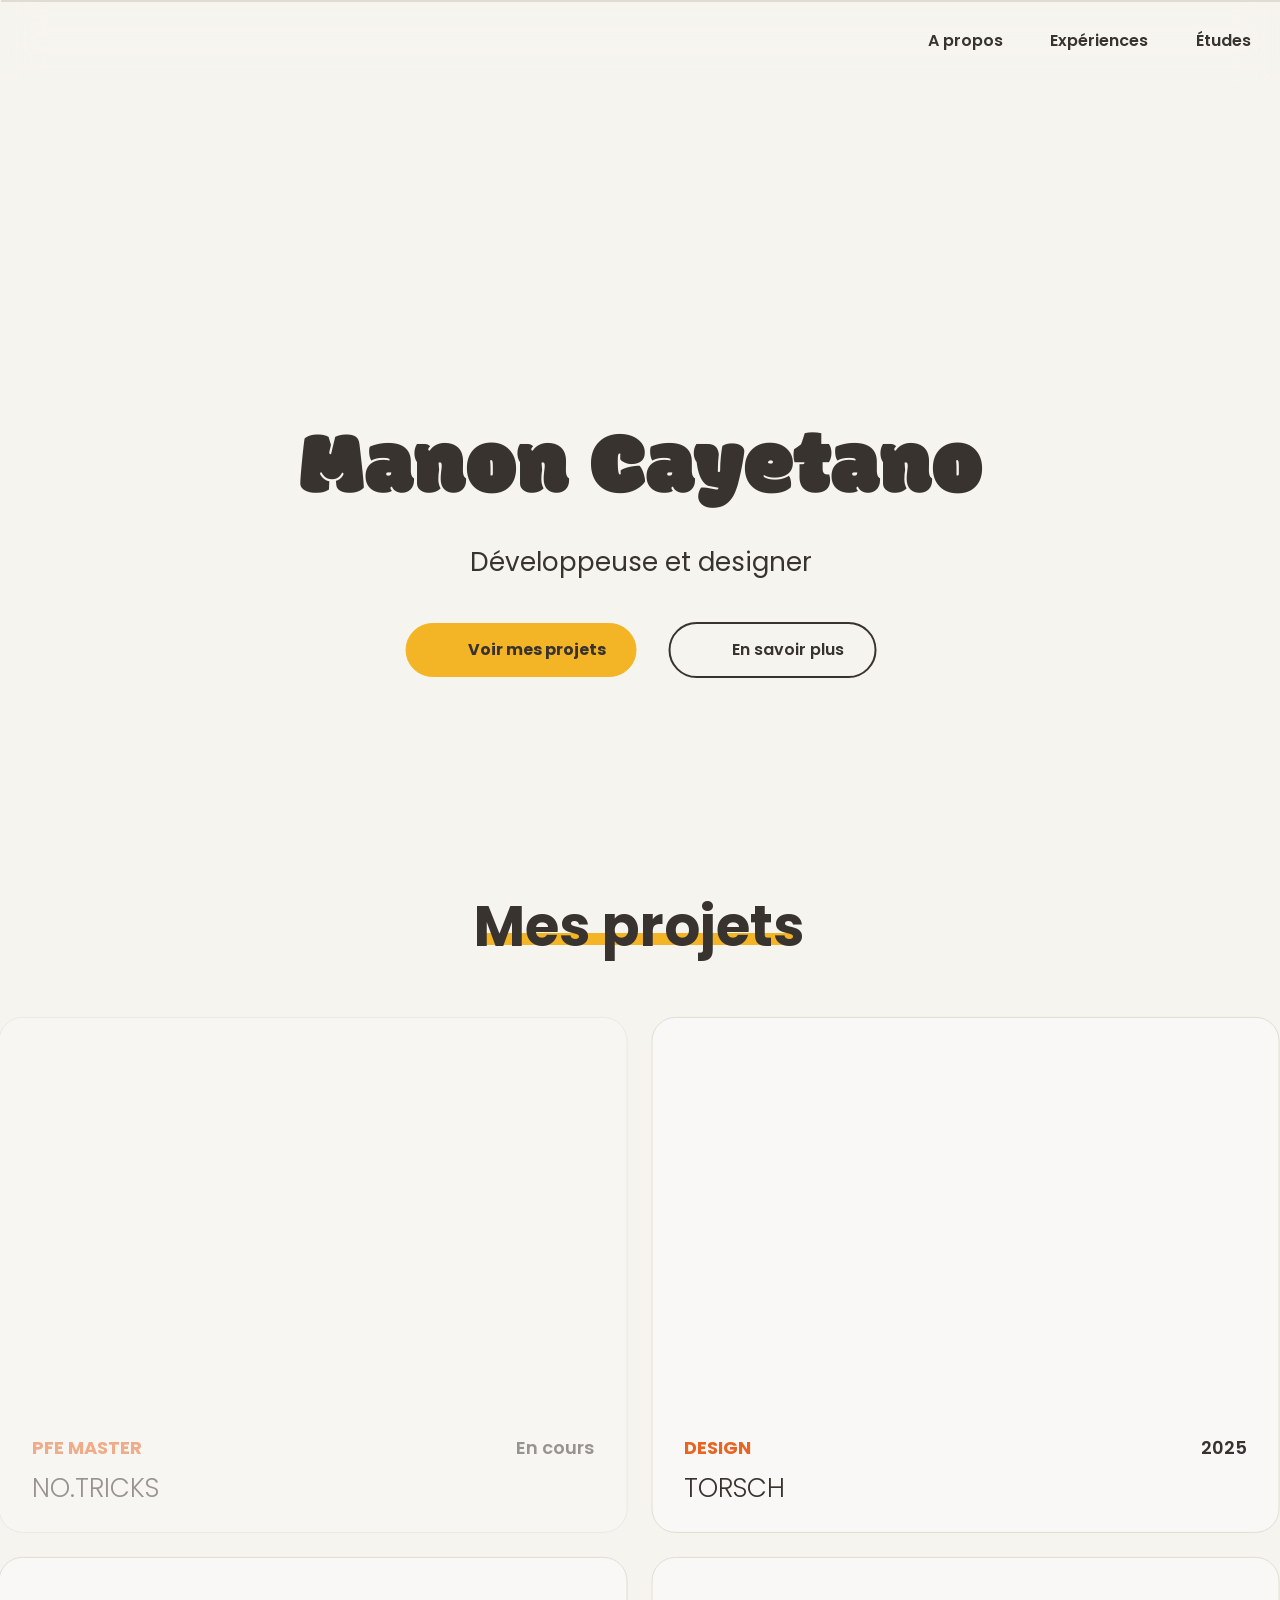
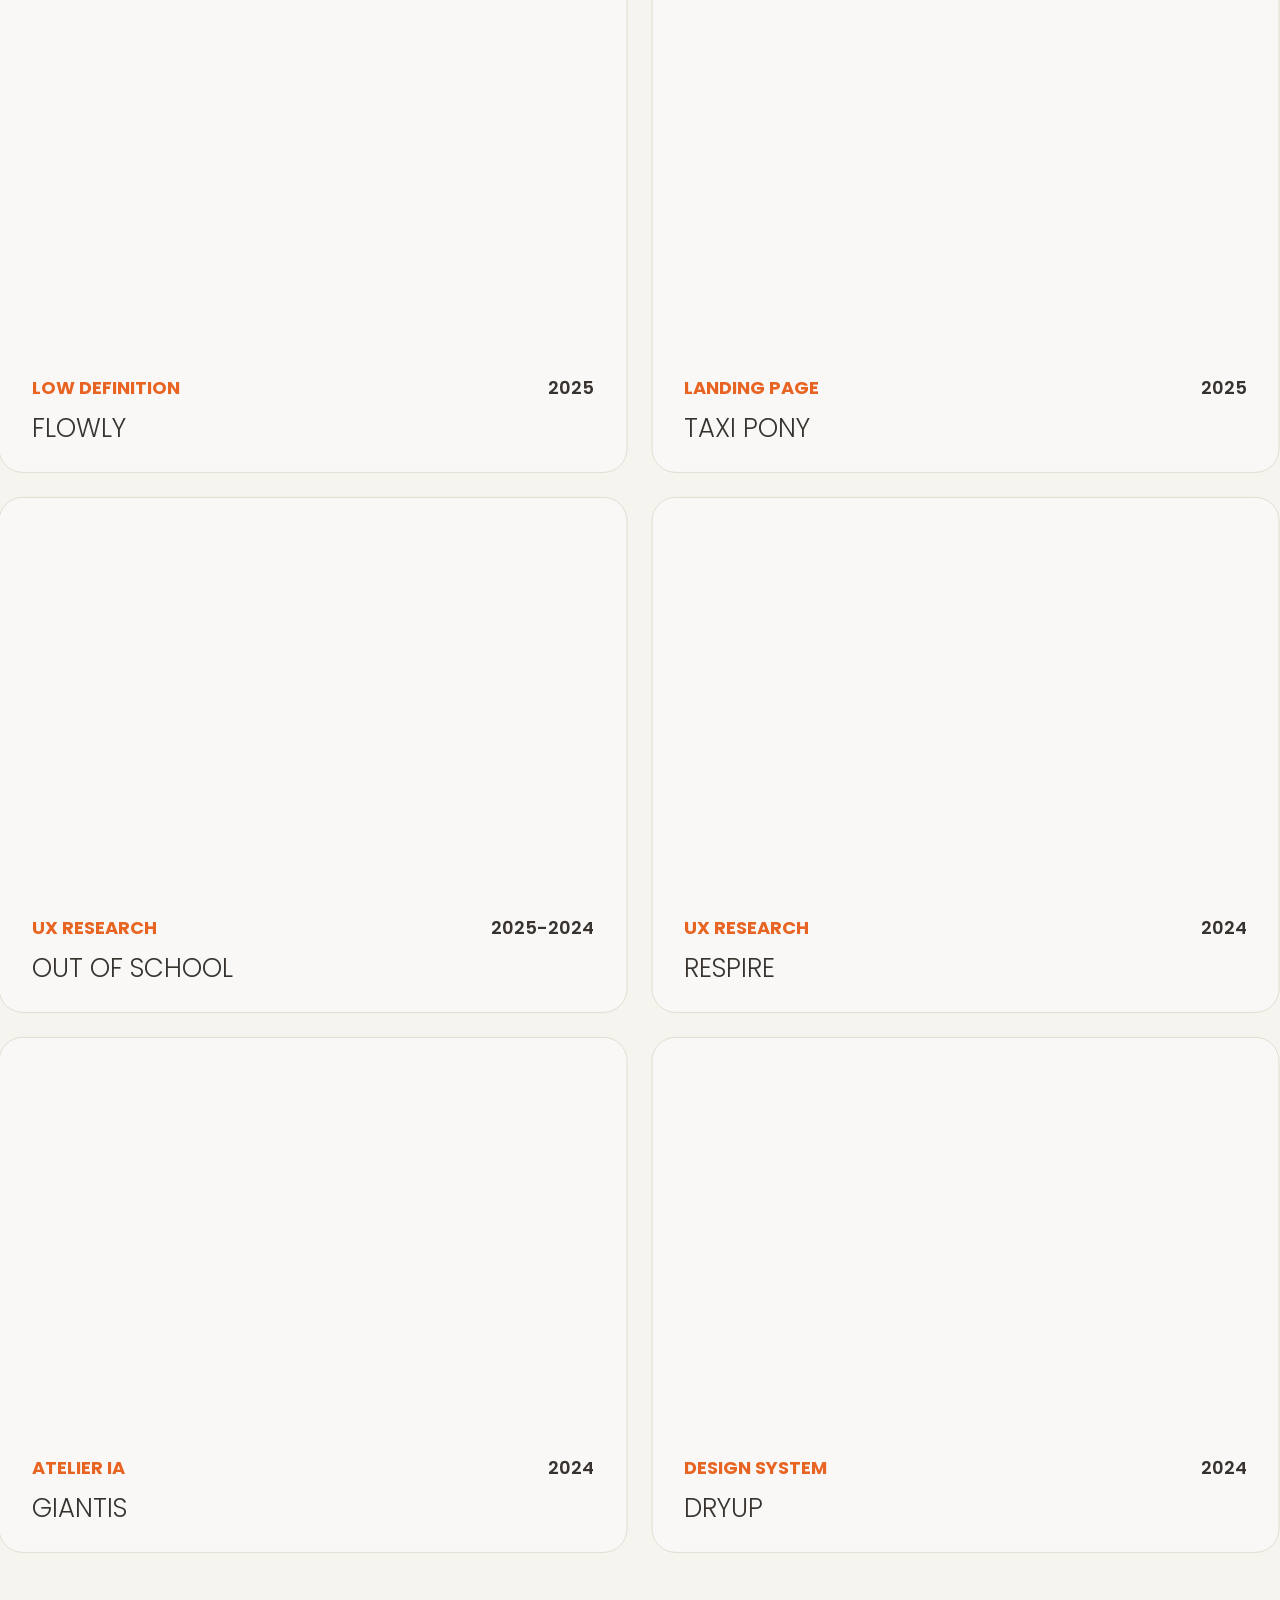
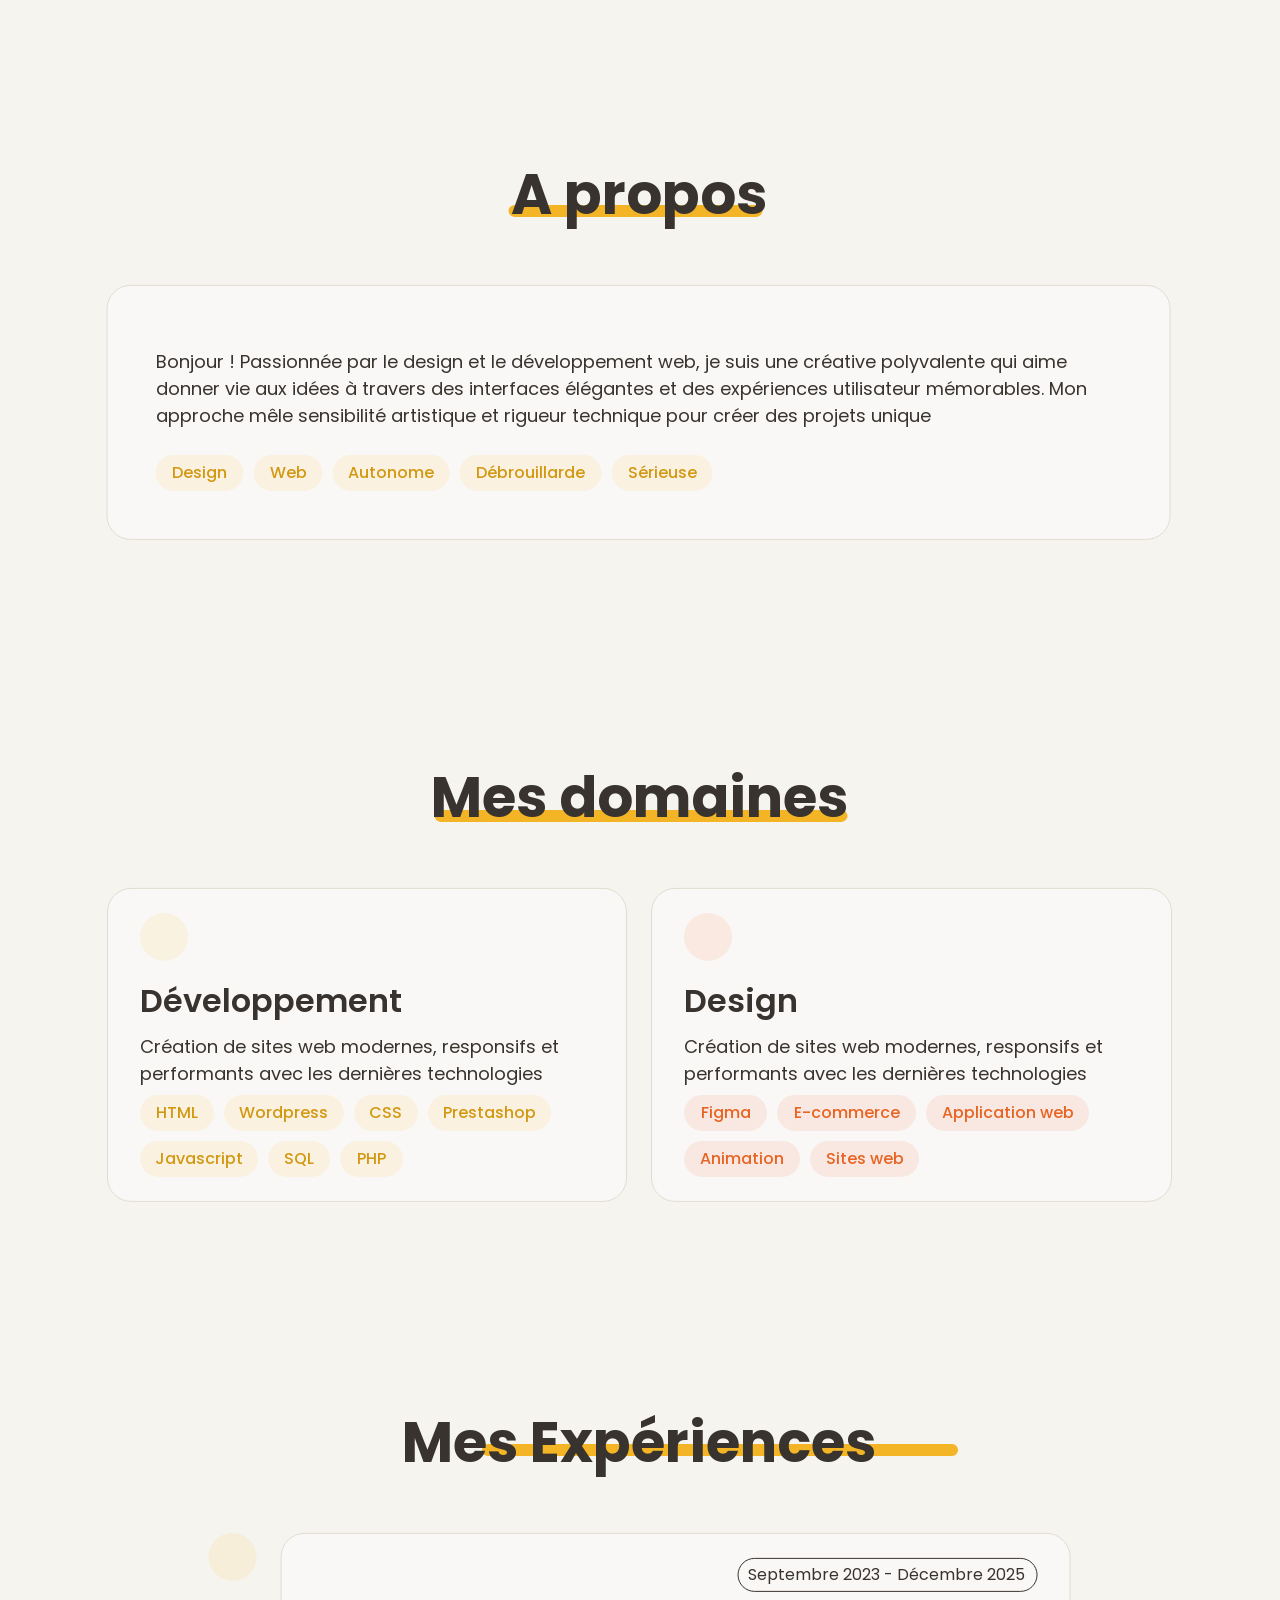
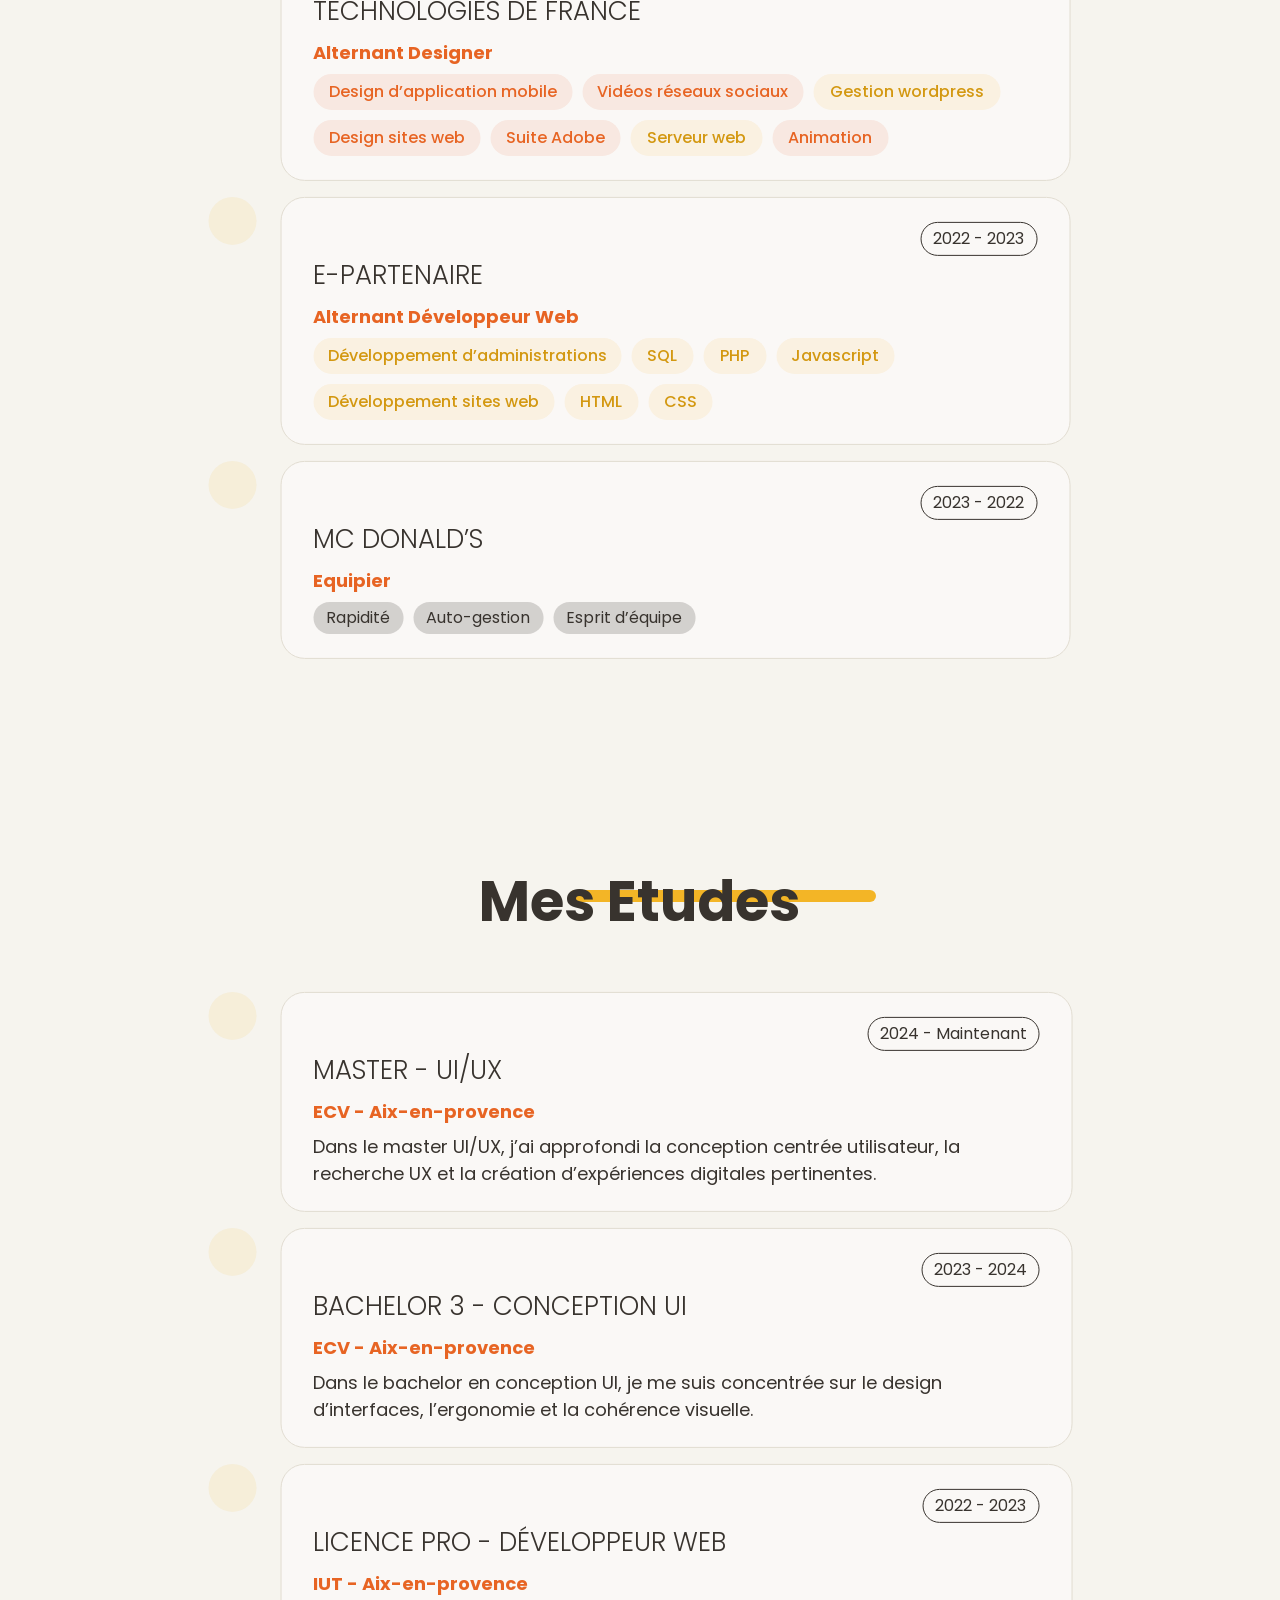
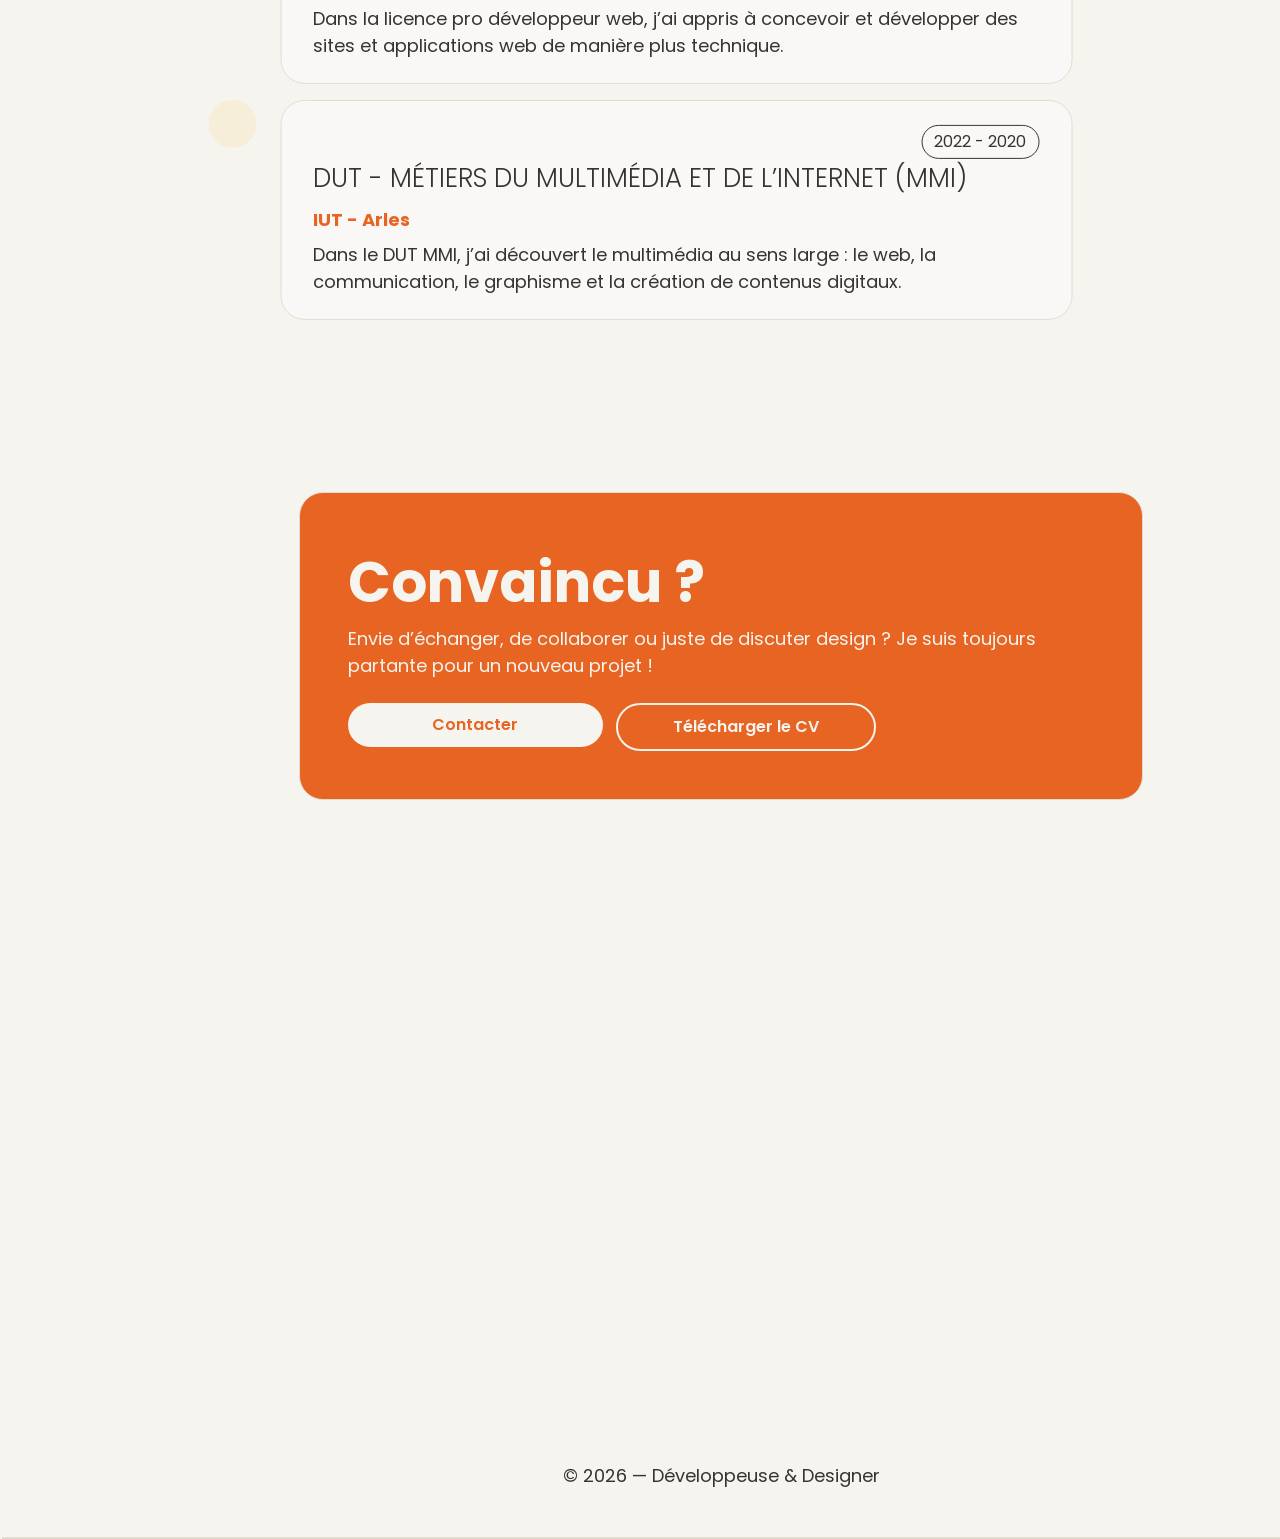
==== index.html @ 27059fa8 "Update index.html" ====
<!DOCTYPE html>
<html lang="en">
  <head>
    <meta charset="UTF-8" />
    <meta name="viewport" content="width=device-width, initial-scale=1.0" />
    <title>MANON CAYETANO - Portfolio</title>
    <link rel="stylesheet" href="https://fonts.googleapis.com/css2?family=Poppins:ital,wght@0,300;0,400;0,500;0,600;0,700;1,600;1,700&display=swap" />
    <link rel="stylesheet" href="https://fonts.googleapis.com/css2?family=Modak:wght@400&display=swap" />
    <link href="https://cdn.jsdelivr.net/npm/bootstrap@5.3.8/dist/css/bootstrap.min.css" rel="stylesheet" integrity="sha384-sRIl4kxILFvY47J16cr9ZwB07vP4J8+LH7qKQnuqkuIAvNWLzeN8tE5YBujZqJLB" crossorigin="anonymous">
    <link rel="stylesheet" href="style.css" />
  </head>
  <body>
    <div class="main-container">
      <div class="frame">
        <div class="frame-1">
          <div class="logo"></div>
          <div class="manon-cayetano"></div>
        </div>
        <div class="frame-2">
          <div class="menu">
            <div class="frame-3"><span class="a-propos">A propos</span></div>
            <div class="vector"></div>
          </div>
          <div class="menu-4">
            <div class="frame-5">
              <span class="a-propos-6">Expériences</span>
            </div>
            <div class="vector-7"></div>
          </div>
          <div class="menu-8">
            <div class="frame-9"><span class="a-propos-a">Études</span></div>
            <div class="vector-b"></div>
          </div>
          <div class="menu-c">
            <div class="frame-d"><span class="a-propos-e">Projets</span></div>
            <div class="vector-f"></div>
          </div>
        </div>
      </div>
      <div class="frame-10">
        <div class="frame-11">
          <div class="vector-12"></div>
          <div class="frame-13">
            <div class="frame-14">
              <span class="convaincu">Convaincu ?</span
              ><span class="envie-projet"
                >Envie d’échanger, de collaborer ou juste de discuter design ?
                Je suis toujours partante pour un nouveau projet !</span
              >
            </div>
            <div class="frame-15">
              <div class="frame-16">
                <span class="contacter">Contacter</span>
              </div>
              <div class="frame-17">
                <span class="telecharger-cv">Télécharger le CV</span>
              </div>
            </div>
          </div>
        </div>
      </div>
      <div class="frame-18">
        <div class="frame-19">
          <div class="logo-1a"></div>
          <div class="manon-cayetano-1b"></div>
        </div>
        <span class="copyright">© 2026 — Développeuse & Designer</span>
      </div>
      <div class="flex-row-cf">
        <div class="vector-1c"></div>
        <div class="rectangle"><div class="rectangle-1d"></div></div>
        <div class="rectangle-1e"></div>
        <div class="rectangle-1f"></div>
        <div class="frame-20">
          <div class="frame-21">
            <div class="logo-22"></div>
            <span class="manon-cayetano-23">Manon Cayetano</span
            ><span class="developer-designer">Développeuse et designer</span>
          </div>
          <div class="frame-24">
            <div class="frame-25">
              <div class="mingcute-paper-line"></div>
              <span class="voir-projets">Voir mes projets</span>
            </div>
            <div class="frame-26">
              <div class="pajamas-information-o"></div>
              <span class="en-savoir-plus">En savoir plus</span>
            </div>
          </div>
        </div>
        <div class="vector-27"></div>
        <div class="rectangle-28"></div>
      </div>
      <div class="flex-row-d">
        <div class="vector-29"></div>
        <div class="rectangle-2a"></div>
        <div class="rectangle-2b"></div>
        <div class="frame-2c">
          <div class="frame-2d">
            <div class="frame-2e">
              <span class="mes-projets">Mes projets</span>
            </div>
            <div class="frame-2f">
              <div class="frame-30">
                <div class="frame-31">
                  <div class="frame-32">
                    <div class="rectangle-33"></div>
                    <div class="frame-34">
                      <div class="frame-35">
                        <span class="pfe-master">PFE MASTER</span
                        ><span class="en-cours">En cours</span>
                      </div>
                      <span class="no-tricks">NO.TRICKS</span>
                    </div>
                  </div>
                </div>
                <div class="frame-36">
                  <div class="frame-37">
                    <div class="rectangle-38"></div>
                    <div class="frame-39">
                      <div class="frame-3a">
                        <span class="design">DESIGN</span
                        ><span class="text-13">2025</span>
                      </div>
                      <span class="torsch">TORSCH</span>
                    </div>
                  </div>
                </div>
              </div>
              <div class="frame-3b">
                <div class="frame-3c">
                  <div class="frame-3d">
                    <div class="rectangle-3e"></div>
                    <div class="frame-3f">
                      <div class="frame-40">
                        <span class="low-definition">LOW DEFINITION</span
                        ><span class="text-16">2025</span>
                      </div>
                      <span class="flowly">Flowly</span>
                    </div>
                  </div>
                </div>
                <div class="frame-41">
                  <div class="frame-42">
                    <div class="rectangle-43"></div>
                    <div class="frame-44">
                      <div class="frame-45">
                        <span class="landing-page">LANDING PAGE</span
                        ><span class="text-19">2025</span>
                      </div>
                      <span class="taxi-pony">Taxi pony</span>
                    </div>
                  </div>
                </div>
              </div>
              <div class="frame-46">
                <div class="frame-47">
                  <div class="frame-48">
                    <div class="rectangle-49"></div>
                    <div class="frame-4a">
                      <div class="frame-4b">
                        <span class="ux-research">UX RESEARCH</span
                        ><span class="text-1c">2025-2024</span>
                      </div>
                      <span class="out-of-school">Out of school</span>
                    </div>
                  </div>
                </div>
                <div class="frame-4c">
                  <div class="frame-4d">
                    <div class="rectangle-4e"></div>
                    <div class="frame-4f">
                      <div class="frame-50">
                        <span class="ux-research-51">UX RESEARCH</span
                        ><span class="text-1f">2024</span>
                      </div>
                      <span class="respire">Respire</span>
                    </div>
                  </div>
                </div>
              </div>
              <div class="frame-52">
                <div class="frame-53">
                  <div class="frame-54">
                    <div class="rectangle-55"></div>
                    <div class="frame-56">
                      <div class="frame-57">
                        <span class="atelier-ia">ATELIER IA</span
                        ><span class="text-22">2024</span>
                      </div>
                      <span class="giantis">Giantis</span>
                    </div>
                  </div>
                </div>
                <div class="frame-58">
                  <div class="frame-59">
                    <div class="rectangle-5a"></div>
                    <div class="frame-5b">
                      <div class="frame-5c">
                        <span class="design-system">DESIGN SYSTEM</span
                        ><span class="text-25">2024</span>
                      </div>
                      <span class="dryup">DRYUP</span>
                    </div>
                  </div>
                </div>
              </div>
            </div>
          </div>
          <div class="frame-5d">
            <div class="group">
              <div class="rectangle-5e"></div>
              <div class="frame-5f">
                <span class="a-propos-60">A propos</span>
                <div class="frame-61">
                  <div class="vector-62"></div>
                  <div class="frame-63">
                    <span class="bonjour"
                      >Bonjour ! Passionnée par le design et le développement
                      web, je suis une créative polyvalente qui aime donner vie
                      aux idées à travers des interfaces élégantes et des
                      expériences utilisateur mémorables. Mon approche mêle
                      sensibilité artistique et rigueur technique pour créer des
                      projets unique</span
                    >
                    <div class="frame-64">
                      <div class="frame-65">
                        <span class="span">Design</span>
                      </div>
                      <div class="tags"><span class="tags-66">Web</span></div>
                      <div class="frame-67">
                        <span class="tags-68">Autonome</span>
                      </div>
                      <div class="frame-69">
                        <span class="tags-6a">Débrouillarde</span>
                      </div>
                      <div class="frame-6b">
                        <span class="tags-6c">Sérieuse</span>
                      </div>
                    </div>
                  </div>
                </div>
              </div>
            </div>
            <div class="group-6d">
              <div class="rectangle-6e"></div>
              <div class="frame-6f">
                <div class="frame-70">
                  <span class="mes-domaines">Mes domaines</span>
                </div>
                <div class="frame-71">
                  <div class="frame-72">
                    <div class="frame-73">
                      <div class="material-symbols-code-rounded"></div>
                    </div>
                    <div class="frame-74">
                      <span class="developpement">Développement</span
                      ><span class="creation-sites-web"
                        >Création de sites web modernes, responsifs et
                        performants avec les dernières technologies</span
                      >
                      <div class="frame-75">
                        <div class="frame-76">
                          <span class="tags-77">HTML</span>
                        </div>
                        <div class="tags-78">
                          <span class="tags-79">Wordpress</span>
                        </div>
                        <div class="tags-7a">
                          <span class="tags-7b">CSS</span>
                        </div>
                        <div class="tags-7c">
                          <span class="tags-7d">Prestashop</span>
                        </div>
                        <div class="tags-7e">
                          <span class="tags-7f">Javascript</span>
                        </div>
                        <div class="tags-80">
                          <span class="tags-81">SQL</span>
                        </div>
                        <div class="tags-82">
                          <span class="tags-83">PHP</span>
                        </div>
                      </div>
                    </div>
                  </div>
                  <div class="frame-84">
                    <div class="frame-85">
                      <div class="mdi-paint-outline"></div>
                    </div>
                    <div class="frame-86">
                      <span class="design-87">Design</span
                      ><span class="creation-sites-web-88"
                        >Création de sites web modernes, responsifs et
                        performants avec les dernières technologies</span
                      >
                      <div class="frame-89">
                        <div class="frame-8a">
                          <span class="tags-8b">Figma</span>
                        </div>
                        <div class="tags-8c">
                          <span class="tags-8d">E-commerce</span>
                        </div>
                        <div class="tags-8e">
                          <span class="tags-8f">Application web</span>
                        </div>
                        <div class="tags-90">
                          <span class="tags-91">Animation</span>
                        </div>
                        <div class="tags-92">
                          <span class="tags-93">Sites web</span>
                        </div>
                      </div>
                    </div>
                  </div>
                </div>
              </div>
            </div>
          </div>
          <div class="frame-94">
            <div class="frame-95">
              <span class="mes-experiences">Mes Expériences</span>
            </div>
            <div class="frame-96">
              <div class="frame-97">
                <div class="frame-98">
                  <div class="frame-99">
                    <div class="frame-9a">
                      <div class="frame-9b">
                        <div class="material-symbols-work-outline"></div>
                      </div>
                      <div class="vector-9c"></div>
                    </div>
                    <div class="frame-9d">
                      <div class="frame-9e">
                        <div class="tags-9f">
                          <span class="mes-tags"
                            >Septembre 2023 - Décembre 2025</span
                          >
                        </div>
                      </div>
                      <div class="frame-a0">
                        <span class="technologies-france"
                          >Technologies de france</span
                        ><span class="alternant-designer"
                          >Alternant Designer</span
                        >
                        <div class="frame-a1">
                          <div class="frame-a2">
                            <span class="design-application-mobile"
                              >Design d’application mobile</span
                            >
                          </div>
                          <div class="frame-a3">
                            <span class="videos-reseaux-sociaux"
                              >Vidéos réseaux sociaux</span
                            >
                          </div>
                          <div class="frame-a4">
                            <span class="gestion-wordpress">
                              Gestion wordpress</span
                            >
                          </div>
                          <div class="tags-a5">
                            <span class="design-sites-web"
                              >Design sites web</span
                            >
                          </div>
                          <div class="frame-a6">
                            <span class="suite-adobe">Suite Adobe</span>
                          </div>
                          <div class="frame-a7">
                            <span class="serveur-web">Serveur web</span>
                          </div>
                          <div class="frame-a8">
                            <span class="animation">Animation</span>
                          </div>
                        </div>
                      </div>
                    </div>
                  </div>
                </div>
              </div>
              <div class="frame-a9">
                <div class="frame-aa">
                  <div class="frame-ab">
                    <div class="frame-ac">
                      <div class="frame-ad">
                        <div class="material-symbols-work-outline-ae"></div>
                      </div>
                      <div class="vector-af"></div>
                    </div>
                    <div class="frame-b0">
                      <div class="frame-b1">
                        <div class="tags-b2">
                          <span class="mes-tags-b3">2022 - 2023</span>
                        </div>
                      </div>
                      <div class="frame-b4">
                        <span class="e-partenaire">E-Partenaire</span
                        ><span class="alternant-developpeur-web"
                          >Alternant Développeur Web</span
                        >
                        <div class="frame-b5">
                          <div class="frame-b6">
                            <span class="developpement-administrations"
                              >Développement d’administrations</span
                            >
                          </div>
                          <div class="frame-b7">
                            <span class="sql">SQL</span>
                          </div>
                          <div class="frame-b8">
                            <span class="php">PHP</span>
                          </div>
                          <div class="frame-b9">
                            <span class="javascript">Javascript</span>
                          </div>
                          <div class="tags-ba">
                            <span class="developpement-sites-web"
                              >Développement sites web</span
                            >
                          </div>
                          <div class="frame-bb">
                            <span class="html">HTML</span>
                          </div>
                          <div class="frame-bc">
                            <span class="css">CSS</span>
                          </div>
                        </div>
                      </div>
                    </div>
                  </div>
                </div>
              </div>
              <div class="frame-bd">
                <div class="frame-be">
                  <div class="frame-bf">
                    <div class="frame-c0">
                      <div class="frame-c1">
                        <div class="material-symbols-work-outline-c2"></div>
                      </div>
                    </div>
                    <div class="frame-c3">
                      <div class="frame-c4">
                        <div class="tags-c5">
                          <span class="mes-tags-c6">2023 - 2022</span>
                        </div>
                      </div>
                      <div class="frame-c7">
                        <span class="mc-donalds">Mc Donald’s</span
                        ><span class="equipier">Equipier</span>
                        <div class="frame-c8">
                          <div class="frame-c9">
                            <span class="rapidite">Rapidité</span>
                          </div>
                          <div class="tags-ca">
                            <span class="auto-gestion">Auto-gestion</span>
                          </div>
                          <div class="frame-cb">
                            <span class="esprit-equipe">Esprit d’équipe</span>
                          </div>
                        </div>
                      </div>
                    </div>
                  </div>
                </div>
              </div>
            </div>
          </div>
          <div class="frame-cc">
            <div class="frame-cd">
              <span class="mes-etudes">Mes Etudes</span>
            </div>
            <div class="frame-ce">
              <div class="frame-cf">
                <div class="frame-d0">
                  <div class="frame-d1">
                    <div class="frame-d2">
                      <div class="frame-d3">
                        <div class="school-outline-rounded"></div>
                      </div>
                      <div class="vector-d4"></div>
                    </div>
                    <div class="frame-d5">
                      <div class="frame-d6">
                        <div class="tags-d7">
                          <span class="mes-tags-d8">2024 - Maintenant</span>
                        </div>
                      </div>
                      <div class="frame-d9">
                        <span class="master-ui-ux">MASTER - UI/UX</span
                        ><span class="ecv-aix-en-provence"
                          >ECV - Aix-en-provence</span
                        ><span class="master-ui-ux-description"
                          >Dans le master UI/UX, j’ai approfondi la conception
                          centrée utilisateur, la recherche UX et la création
                          d’expériences digitales pertinentes.</span
                        >
                      </div>
                    </div>
                  </div>
                </div>
              </div>
              <div class="frame-da">
                <div class="frame-db">
                  <div class="frame-dc">
                    <div class="frame-dd">
                      <div class="frame-de">
                        <div class="school-outline-rounded-df"></div>
                      </div>
                      <div class="vector-e0"></div>
                    </div>
                    <div class="frame-e1">
                      <div class="frame-e2">
                        <div class="tags-e3">
                          <span class="mes-tags-e4">2023 - 2024</span>
                        </div>
                      </div>
                      <div class="frame-e5">
                        <span class="bachelor-conception-ui"
                          >Bachelor 3 - Conception UI</span
                        ><span class="ecv-aix-en-provence-e6"
                          >ECV - Aix-en-provence</span
                        ><span class="bachelor-conception-ui-description"
                          >Dans le bachelor en conception UI, je me suis
                          concentrée sur le design d’interfaces, l’ergonomie et
                          la cohérence visuelle.</span
                        >
                      </div>
                    </div>
                  </div>
                </div>
              </div>
              <div class="frame-e7">
                <div class="frame-e8">
                  <div class="frame-e9">
                    <div class="frame-ea">
                      <div class="frame-eb">
                        <div class="school-outline-rounded-ec"></div>
                      </div>
                      <div class="vector-ed"></div>
                    </div>
                    <div class="frame-ee">
                      <div class="frame-ef">
                        <div class="tags-f0">
                          <span class="mes-tags-f1">2022 - 2023</span>
                        </div>
                      </div>
                      <div class="frame-f2">
                        <span class="licence-pro-developpeur-web"
                          >Licence pro - Développeur Web</span
                        ><span class="iut-aix-en-provence"
                          >IUT - Aix-en-provence</span
                        ><span class="licence-pro-developpeur-web-description"
                          >Dans la licence pro développeur web, j’ai appris à
                          concevoir et développer des sites et applications web
                          de manière plus technique.</span
                        >
                      </div>
                    </div>
                  </div>
                </div>
              </div>
              <div class="frame-f3">
                <div class="frame-f4">
                  <div class="frame-f5">
                    <div class="frame-f6">
                      <div class="frame-f7">
                        <div class="school-outline-rounded-f8"></div>
                      </div>
                    </div>
                    <div class="frame-f9">
                      <div class="frame-fa">
                        <div class="tags-fb">
                          <span class="mes-tags-fc">2022 - 2020</span>
                        </div>
                      </div>
                      <div class="frame-fd">
                        <span class="dut-mmi"
                          >DUT - Métiers du multimédia et de l’internet (MMI) </span
                        ><span class="iut-arles">IUT - Arles</span
                        ><span class="dut-mmi-description"
                          >Dans le DUT MMI, j’ai découvert le multimédia au sens
                          large : le web, la communication, le graphisme et la
                          création de contenus digitaux.</span
                        >
                      </div>
                    </div>
                  </div>
                </div>
              </div>
            </div>
          </div>
        </div>
        <div class="vector-fe"></div>
        <div class="rectangle-ff"></div>
        <div class="vector-100"></div>
        <div class="vector-101"></div>
        <div class="vector-102"></div>
        <div class="rectangle-103"></div>
        <div class="vector-104"><div class="rectangle-105"></div></div>
      </div>
      <div class="group-106"></div>
    </div>
    <script src="https://cdn.jsdelivr.net/npm/bootstrap@5.3.8/dist/js/bootstrap.bundle.min.js" integrity="sha384-FKyoEForCGlyvwx9Hj09JcYn3nv7wiPVlz7YYwJrWVcXK/BmnVDxM+D2scQbITxI" crossorigin="anonymous"></script>
  </body>
</html>
---- style.css ----
:root {
  --default-font-family: -apple-system, BlinkMacSystemFont, "Segoe UI", Roboto,
    Ubuntu, "Helvetica Neue", Helvetica, Arial, "PingFang SC",
    "Hiragino Sans GB", "Microsoft Yahei UI", "Microsoft Yahei",
    "Source Han Sans CN", sans-serif;
}

.main-container {
  overflow: hidden;
}

.main-container,
.main-container * {
  box-sizing: border-box;
}

input,
select,
textarea,
button {
  outline: 0;
}

.main-container {
  position: relative;
  margin: 0 auto;
  background: #f6f4ee;
  overflow: hidden;
}
.frame {
  display: flex;
  align-items: center;
  justify-content: space-between;
  flex-wrap: nowrap;
  position: relative;
  width: 1438px;
  margin: 0 0 0 1px;
  padding: 12px 80px 12px 80px;
  background: rgba(246, 244, 238, 0.01);
  border-top: 2px solid #e1dcd1;
  z-index: 324;
  backdrop-filter: blur(20px);
}
.frame-1 {
  display: flex;
  align-items: center;
  flex-wrap: nowrap;
  flex-shrink: 0;
  gap: 8px;
  position: relative;
  width: 288.61px;
  z-index: 325;
}
.logo {
  flex-shrink: 0;
  position: relative;
  width: 37px;
  height: 56px;
  background: url(https://codia-f2c.s3.us-west-1.amazonaws.com/image/2026-03-16/RhPy71R9sx.png)
    no-repeat center;
  background-size: cover;
  z-index: 326;
  overflow: hidden;
}
.manon-cayetano {
  flex-shrink: 0;
  position: relative;
  width: 243.61px;
  height: 27.119px;
  background: url(https://codia-f2c.s3.us-west-1.amazonaws.com/image/2026-03-16/gqc1m4rhd9.png)
    no-repeat center;
  background-size: cover;
  z-index: 327;
}
.frame-2 {
  display: flex;
  align-items: center;
  flex-wrap: nowrap;
  flex-shrink: 0;
  gap: 40px;
  position: relative;
  width: 435px;
  z-index: 328;
}
.menu {
  display: flex;
  flex-direction: column;
  align-items: center;
  flex-wrap: nowrap;
  flex-shrink: 0;
  gap: 2px;
  position: relative;
  width: 82px;
  z-index: 329;
}
.frame-3 {
  display: flex;
  align-items: center;
  justify-content: center;
  flex-wrap: nowrap;
  flex-shrink: 0;
  gap: 8px;
  position: relative;
  width: 82px;
  padding: 0 4px 0 4px;
  z-index: 330;
}
.a-propos {
  display: flex;
  align-items: center;
  justify-content: center;
  flex-shrink: 0;
  flex-basis: auto;
  position: relative;
  width: 74px;
  height: 24px;
  color: #38332e;
  font-family: Poppins, var(--default-font-family);
  font-size: 16px;
  font-weight: 600;
  line-height: 24px;
  text-align: center;
  white-space: nowrap;
  z-index: 331;
}
.vector {
  align-self: stretch;
  flex-shrink: 0;
  position: relative;
  background: url(https://codia-f2c.s3.us-west-1.amazonaws.com/image/2026-03-16/85udDn5Jkb.png)
    no-repeat center;
  background-size: cover;
  z-index: 332;
}
.menu-4 {
  display: flex;
  flex-direction: column;
  align-items: center;
  flex-wrap: nowrap;
  flex-shrink: 0;
  gap: 2px;
  position: relative;
  width: 106px;
  z-index: 333;
}
.frame-5 {
  display: flex;
  align-items: center;
  justify-content: center;
  flex-wrap: nowrap;
  flex-shrink: 0;
  gap: 8px;
  position: relative;
  width: 106px;
  padding: 0 4px 0 4px;
  z-index: 334;
}
.a-propos-6 {
  display: flex;
  align-items: center;
  justify-content: center;
  flex-shrink: 0;
  flex-basis: auto;
  position: relative;
  width: 98px;
  height: 24px;
  color: #38332e;
  font-family: Poppins, var(--default-font-family);
  font-size: 16px;
  font-weight: 600;
  line-height: 24px;
  text-align: center;
  white-space: nowrap;
  z-index: 335;
}
.vector-7 {
  align-self: stretch;
  flex-shrink: 0;
  position: relative;
  background: url(https://codia-f2c.s3.us-west-1.amazonaws.com/image/2026-03-16/ksWmbqizbW.png)
    no-repeat center;
  background-size: cover;
  z-index: 336;
}
.menu-8 {
  display: flex;
  flex-direction: column;
  align-items: center;
  flex-wrap: nowrap;
  flex-shrink: 0;
  gap: 2px;
  position: relative;
  width: 63px;
  z-index: 337;
}
.frame-9 {
  display: flex;
  align-items: center;
  justify-content: center;
  flex-wrap: nowrap;
  flex-shrink: 0;
  gap: 8px;
  position: relative;
  width: 63px;
  padding: 0 4px 0 4px;
  z-index: 338;
}
.a-propos-a {
  display: flex;
  align-items: center;
  justify-content: center;
  flex-shrink: 0;
  flex-basis: auto;
  position: relative;
  width: 55px;
  height: 24px;
  color: #38332e;
  font-family: Poppins, var(--default-font-family);
  font-size: 16px;
  font-weight: 600;
  line-height: 24px;
  text-align: center;
  white-space: nowrap;
  z-index: 339;
}
.vector-b {
  align-self: stretch;
  flex-shrink: 0;
  position: relative;
  background: url(https://codia-f2c.s3.us-west-1.amazonaws.com/image/2026-03-16/AjczoF0Lh7.png)
    no-repeat center;
  background-size: cover;
  z-index: 340;
}
.menu-c {
  display: flex;
  flex-direction: column;
  align-items: center;
  flex-wrap: nowrap;
  flex-shrink: 0;
  gap: 2px;
  position: relative;
  width: 64px;
  z-index: 341;
}
.frame-d {
  display: flex;
  align-items: center;
  justify-content: center;
  flex-wrap: nowrap;
  flex-shrink: 0;
  gap: 8px;
  position: relative;
  width: 64px;
  padding: 0 4px 0 4px;
  z-index: 342;
}
.a-propos-e {
  display: flex;
  align-items: center;
  justify-content: center;
  flex-shrink: 0;
  flex-basis: auto;
  position: relative;
  width: 56px;
  height: 24px;
  color: #38332e;
  font-family: Poppins, var(--default-font-family);
  font-size: 16px;
  font-weight: 600;
  line-height: 24px;
  text-align: center;
  white-space: nowrap;
  z-index: 343;
}
.vector-f {
  align-self: stretch;
  flex-shrink: 0;
  position: relative;
  background: url(https://codia-f2c.s3.us-west-1.amazonaws.com/image/2026-03-16/2VGUEJ9akA.png)
    no-repeat center;
  background-size: cover;
  z-index: 344;
}
.frame-10 {
  display: flex;
  flex-direction: column;
  align-items: center;
  justify-content: center;
  flex-wrap: nowrap;
  gap: 8px;
  position: relative;
  width: 1145px;
  height: 553px;
  margin: 6687px 0 0 148px;
  padding: 8px 8px 8px 8px;
  z-index: 312;
}
.frame-11 {
  display: flex;
  flex-direction: column;
  align-items: flex-start;
  flex-wrap: nowrap;
  flex-shrink: 0;
  position: relative;
  width: 844px;
  padding: 48px 48px 48px 48px;
  background: #e76423;
  border: 1px solid #e1dcd1;
  z-index: 313;
  border-radius: 24px;
}
.vector-12 {
  flex-shrink: 0;
  position: absolute;
  width: 120px;
  height: 105px;
  top: 196px;
  left: 723px;
  background: url(https://codia-f2c.s3.us-west-1.amazonaws.com/image/2026-03-16/rS5zcUCyTA.png)
    no-repeat center;
  background-size: cover;
  z-index: 314;
}
.frame-13 {
  display: flex;
  flex-direction: column;
  align-items: flex-start;
  align-self: stretch;
  flex-wrap: nowrap;
  flex-shrink: 0;
  gap: 24px;
  position: relative;
  min-width: 0;
  z-index: 315;
}
.frame-14 {
  display: flex;
  flex-direction: column;
  align-items: flex-start;
  align-self: stretch;
  flex-wrap: nowrap;
  flex-shrink: 0;
  position: relative;
  z-index: 316;
}
.convaincu {
  align-self: stretch;
  flex-shrink: 0;
  flex-basis: auto;
  position: relative;
  height: 84px;
  color: #f6f4ee;
  font-family: Poppins, var(--default-font-family);
  font-size: 56px;
  font-weight: 700;
  line-height: 84px;
  text-align: left;
  white-space: nowrap;
  z-index: 317;
}
.envie-projet {
  display: flex;
  align-items: center;
  justify-content: flex-start;
  align-self: stretch;
  flex-shrink: 0;
  position: relative;
  width: 748px;
  height: 54px;
  color: #f6f4ee;
  font-family: Poppins, var(--default-font-family);
  font-size: 18px;
  font-weight: 400;
  line-height: 27px;
  text-align: left;
  z-index: 318;
}
.frame-15 {
  display: flex;
  align-items: flex-start;
  flex-wrap: nowrap;
  flex-shrink: 0;
  gap: 13px;
  position: relative;
  width: 528px;
  z-index: 319;
}
.frame-16 {
  display: flex;
  align-items: center;
  justify-content: center;
  flex-wrap: nowrap;
  flex-grow: 1;
  flex-shrink: 0;
  flex-basis: 0;
  gap: 8px;
  position: relative;
  min-width: 0;
  padding: 10px 24px 10px 24px;
  background: #f6f4ee;
  z-index: 320;
  border-radius: 48px;
}
.contacter {
  display: flex;
  align-items: center;
  justify-content: center;
  flex-shrink: 0;
  flex-basis: auto;
  position: relative;
  width: 83px;
  height: 24px;
  color: #e76423;
  font-family: Poppins, var(--default-font-family);
  font-size: 16px;
  font-weight: 600;
  line-height: 24px;
  text-align: center;
  white-space: nowrap;
  z-index: 321;
}
.frame-17 {
  display: flex;
  align-items: center;
  justify-content: center;
  flex-wrap: nowrap;
  flex-grow: 1;
  flex-shrink: 0;
  flex-basis: 0;
  gap: 8px;
  position: relative;
  min-width: 0;
  padding: 10px 24px 10px 24px;
  background: #e76423;
  border: 2px solid #f6f4ee;
  z-index: 322;
  border-radius: 48px;
}
.telecharger-cv {
  display: flex;
  align-items: center;
  justify-content: center;
  flex-shrink: 0;
  flex-basis: auto;
  position: relative;
  width: 144px;
  height: 24px;
  color: #f6f4ee;
  font-family: Poppins, var(--default-font-family);
  font-size: 16px;
  font-weight: 600;
  line-height: 24px;
  text-align: center;
  white-space: nowrap;
  z-index: 323;
}
.frame-18 {
  display: flex;
  flex-direction: column;
  align-items: center;
  flex-wrap: nowrap;
  gap: 16px;
  position: relative;
  width: 1438px;
  margin: 444px 0 0 2px;
  padding: 24px 80px 48px 80px;
  background: #f6f4ee;
  border-bottom: 2px solid #e1dcd1;
  z-index: 2;
  backdrop-filter: blur(20px);
}
.frame-19 {
  display: flex;
  align-items: center;
  justify-content: center;
  flex-wrap: nowrap;
  flex-shrink: 0;
  gap: 8px;
  position: relative;
  width: 288.61px;
  z-index: 3;
}
.logo-1a {
  flex-shrink: 0;
  position: relative;
  width: 37px;
  height: 56px;
  background: url(https://codia-f2c.s3.us-west-1.amazonaws.com/image/2026-03-16/scbOofcKtE.png)
    no-repeat center;
  background-size: cover;
  z-index: 4;
  overflow: hidden;
}
.manon-cayetano-1b {
  flex-shrink: 0;
  position: relative;
  width: 243.61px;
  height: 27.119px;
  background: url(https://codia-f2c.s3.us-west-1.amazonaws.com/image/2026-03-16/bcEXV9XPsv.png)
    no-repeat center;
  background-size: cover;
  z-index: 5;
}
.copyright {
  display: flex;
  align-items: center;
  justify-content: center;
  flex-shrink: 0;
  flex-basis: auto;
  position: relative;
  width: 456.5px;
  height: 27px;
  color: #38332e;
  font-family: Poppins, var(--default-font-family);
  font-size: 18px;
  font-weight: 400;
  line-height: 27px;
  text-align: center;
  white-space: nowrap;
  z-index: 6;
}
.flex-row-cf {
  position: absolute;
  top: 81px;
  right: 1px;
  bottom: 7155.618px;
  left: -184px;
  z-index: 354;
}
.vector-1c {
  position: absolute;
  width: 14.29%;
  height: 24.91%;
  top: 0;
  left: 85.71%;
  background: url(https://codia-f2c.s3.us-west-1.amazonaws.com/image/2026-03-16/Vx4SpmaR6G.png)
    no-repeat center;
  background-size: 100% 100%;
  z-index: 24;
}
.rectangle {
  position: absolute;
  width: 364px;
  height: 217px;
  top: 35px;
  left: 733px;
  background: url(https://codia-f2c.s3.us-west-1.amazonaws.com/image/2026-03-16/YNSGoUwXQy.png)
    no-repeat center;
  background-size: cover;
  z-index: 351;
}
.rectangle-1d {
  position: absolute;
  width: 364px;
  height: 217px;
  top: 0;
  left: 0;
  background: url(https://codia-f2c.s3.us-west-1.amazonaws.com/image/2026-03-16/EEaqRY1PqJ.png)
    no-repeat center;
  background-size: cover;
  z-index: 352;
}
.rectangle-1e {
  position: absolute;
  width: 364px;
  height: 217px;
  top: 73px;
  left: 233px;
  background: url(https://codia-f2c.s3.us-west-1.amazonaws.com/image/2026-03-16/AK3ZXaADmE.png)
    no-repeat center;
  background-size: cover;
  z-index: 346;
}
.rectangle-1f {
  position: absolute;
  width: 364px;
  height: 217px;
  top: 123px;
  left: 1195px;
  background: url(https://codia-f2c.s3.us-west-1.amazonaws.com/image/2026-03-16/9vFoPEnROg.png)
    no-repeat center;
  background-size: cover;
  z-index: 354;
}
.frame-20 {
  display: flex;
  flex-direction: column;
  align-items: center;
  flex-wrap: nowrap;
  gap: 40px;
  position: absolute;
  width: 681px;
  height: 449px;
  top: 144px;
  left: 50%;
  transform: translate(-36.34%, 0);
  z-index: 9;
}
.frame-21 {
  display: flex;
  flex-direction: column;
  align-items: center;
  align-self: stretch;
  flex-wrap: nowrap;
  flex-shrink: 0;
  gap: 4px;
  position: relative;
  min-width: 0;
  z-index: 10;
}
.logo-22 {
  flex-shrink: 0;
  position: relative;
  width: 117px;
  height: 174px;
  background: url(https://codia-f2c.s3.us-west-1.amazonaws.com/image/2026-03-16/vzBC9QM39y.png)
    no-repeat center;
  background-size: cover;
  z-index: 11;
  overflow: hidden;
}
.manon-cayetano-23 {
  align-self: stretch;
  flex-shrink: 0;
  flex-basis: auto;
  position: relative;
  height: 136px;
  color: #38332e;
  font-family: Modak, var(--default-font-family);
  font-size: 90px;
  font-weight: 400;
  line-height: 135.527px;
  text-align: left;
  white-space: nowrap;
  z-index: 12;
}
.developer-designer {
  align-self: stretch;
  flex-shrink: 0;
  flex-basis: auto;
  position: relative;
  height: 39px;
  color: #38332e;
  font-family: Poppins, var(--default-font-family);
  font-size: 26px;
  font-weight: 400;
  line-height: 39px;
  text-align: center;
  white-space: nowrap;
  z-index: 13;
}
.frame-24 {
  display: flex;
  align-items: center;
  flex-wrap: nowrap;
  flex-shrink: 0;
  gap: 32px;
  position: relative;
  width: 471px;
  z-index: 14;
}
.frame-25 {
  display: flex;
  align-items: center;
  justify-content: center;
  flex-wrap: nowrap;
  flex-shrink: 0;
  gap: 8px;
  position: relative;
  width: 231px;
  padding: 14px 32px 14px 32px;
  background: #f3b526;
  border: 1px solid #f3b526;
  z-index: 15;
  border-radius: 48px;
}
.mingcute-paper-line {
  flex-shrink: 0;
  position: relative;
  width: 24px;
  height: 24px;
  background: url(https://codia-f2c.s3.us-west-1.amazonaws.com/image/2026-03-16/FSp6s077qB.png)
    no-repeat center;
  background-size: cover;
  z-index: 16;
}
.voir-projets {
  display: flex;
  align-items: center;
  justify-content: center;
  flex-shrink: 0;
  flex-basis: auto;
  position: relative;
  width: 135px;
  height: 24px;
  color: #38332e;
  font-family: Poppins, var(--default-font-family);
  font-size: 16px;
  font-weight: 700;
  line-height: 24px;
  text-align: center;
  white-space: nowrap;
  z-index: 17;
}
.frame-26 {
  display: flex;
  align-items: center;
  justify-content: center;
  flex-wrap: nowrap;
  flex-shrink: 0;
  gap: 8px;
  position: relative;
  width: 208px;
  padding: 14px 32px 14px 32px;
  border: 2px solid #38332e;
  z-index: 18;
  border-radius: 48px;
}
.pajamas-information-o {
  flex-shrink: 0;
  position: relative;
  width: 24px;
  height: 24px;
  background: url(https://codia-f2c.s3.us-west-1.amazonaws.com/image/2026-03-16/uKGthmxkWP.png)
    no-repeat center;
  background-size: cover;
  z-index: 19;
}
.en-savoir-plus {
  display: flex;
  align-items: center;
  justify-content: center;
  flex-shrink: 0;
  flex-basis: auto;
  position: relative;
  width: 112px;
  height: 24px;
  color: #38332e;
  font-family: Poppins, var(--default-font-family);
  font-size: 16px;
  font-weight: 600;
  line-height: 24px;
  text-align: center;
  white-space: nowrap;
  z-index: 20;
}
.vector-27 {
  position: absolute;
  width: 473.313px;
  height: 467.382px;
  top: 231px;
  left: 0;
  background: url(https://codia-f2c.s3.us-west-1.amazonaws.com/image/2026-03-16/yKyFeWecx9.png)
    no-repeat center;
  background-size: cover;
  z-index: 21;
}
.rectangle-28 {
  position: absolute;
  width: 364px;
  height: 217px;
  top: 428px;
  left: 224px;
  background: url(https://codia-f2c.s3.us-west-1.amazonaws.com/image/2026-03-16/3taQvSBNz7.png)
    no-repeat center;
  background-size: cover;
  z-index: 348;
}
.flex-row-d {
  position: absolute;
  top: 420px;
  right: -169.991px;
  bottom: 1253px;
  left: -153.161px;
  z-index: 356;
}
.vector-29 {
  position: absolute;
  width: 9.47%;
  height: 2.83%;
  top: 0;
  left: 66.59%;
  background: url(https://codia-f2c.s3.us-west-1.amazonaws.com/image/2026-03-16/34vkfWr53L.png)
    no-repeat center;
  background-size: 100% 100%;
  z-index: 25;
}
.rectangle-2a {
  position: absolute;
  width: 364px;
  height: 217px;
  top: 162px;
  left: 1155.161px;
  background: url(https://codia-f2c.s3.us-west-1.amazonaws.com/image/2026-03-16/otwOAtkoZ9.png)
    no-repeat center;
  background-size: cover;
  z-index: 356;
}
.rectangle-2b {
  position: absolute;
  width: 364px;
  height: 217px;
  top: 284px;
  left: 645.161px;
  background: url(https://codia-f2c.s3.us-west-1.amazonaws.com/image/2026-03-16/V7pYPYZdSu.png)
    no-repeat center;
  background-size: 100% 100%;
  z-index: 350;
}
.frame-2c {
  display: flex;
  flex-direction: column;
  align-items: center;
  flex-wrap: nowrap;
  gap: 201px;
  position: absolute;
  width: 1281px;
  height: 5799px;
  top: 50%;
  left: 50%;
  transform: translate(-50.7%, -46.01%);
  z-index: 30;
}
.frame-2d {
  display: flex;
  flex-direction: column;
  align-items: center;
  flex-wrap: nowrap;
  flex-shrink: 0;
  gap: 48px;
  position: relative;
  width: 1281px;
  z-index: 31;
}
.frame-2e {
  display: flex;
  flex-direction: column;
  align-items: center;
  flex-wrap: nowrap;
  flex-shrink: 0;
  gap: 48px;
  position: relative;
  width: 325px;
  z-index: 32;
}
.mes-projets {
  display: flex;
  align-items: center;
  justify-content: center;
  flex-shrink: 0;
  flex-basis: auto;
  position: relative;
  width: 332px;
  height: 84px;
  color: #38332e;
  font-family: Poppins, var(--default-font-family);
  font-size: 56px;
  font-weight: 700;
  line-height: 84px;
  text-align: center;
  white-space: nowrap;
  z-index: 33;
}
.frame-2f {
  display: flex;
  flex-direction: column;
  align-items: flex-start;
  justify-content: center;
  flex-wrap: nowrap;
  flex-shrink: 0;
  gap: 24px;
  position: relative;
  width: 1281px;
  z-index: 34;
}
.frame-30 {
  display: flex;
  align-items: center;
  align-self: stretch;
  flex-wrap: nowrap;
  flex-shrink: 0;
  gap: 24px;
  position: relative;
  min-width: 0;
  z-index: 35;
}
.frame-31 {
  display: flex;
  flex-direction: column;
  align-items: flex-start;
  flex-wrap: nowrap;
  flex-grow: 1;
  flex-shrink: 0;
  flex-basis: 0;
  position: relative;
  background: #faf8f6;
  border: 1px solid #e1dcd1;
  opacity: 0.5;
  z-index: 36;
  border-radius: 24px;
}
.frame-32 {
  display: flex;
  flex-direction: column;
  align-items: flex-start;
  align-self: stretch;
  flex-wrap: nowrap;
  flex-shrink: 0;
  gap: 8px;
  position: relative;
  z-index: 37;
}
.rectangle-33 {
  align-self: stretch;
  flex-shrink: 0;
  position: relative;
  height: 384px;
  background: url(https://codia-f2c.s3.us-west-1.amazonaws.com/image/2026-03-16/o4aFBJYvDk.png)
    no-repeat center;
  background-size: cover;
  z-index: 38;
  border-radius: 24px 24px 0 0;
}
.frame-34 {
  display: flex;
  flex-direction: column;
  align-items: flex-start;
  align-self: stretch;
  flex-wrap: nowrap;
  flex-shrink: 0;
  gap: 8px;
  position: relative;
  padding: 24px 32px 24px 32px;
  z-index: 39;
}
.frame-35 {
  display: flex;
  align-items: center;
  justify-content: space-between;
  align-self: stretch;
  flex-wrap: nowrap;
  flex-shrink: 0;
  position: relative;
  z-index: 40;
}
.pfe-master {
  flex-shrink: 0;
  flex-basis: auto;
  position: relative;
  height: 27px;
  color: #e76423;
  font-family: Poppins, var(--default-font-family);
  font-size: 18px;
  font-weight: 700;
  line-height: 27px;
  text-align: left;
  white-space: nowrap;
  z-index: 41;
}
.en-cours {
  display: flex;
  align-items: center;
  justify-content: flex-end;
  flex-shrink: 0;
  flex-basis: auto;
  position: relative;
  width: 78px;
  height: 27px;
  color: #38332e;
  font-family: Poppins, var(--default-font-family);
  font-size: 18px;
  font-weight: 600;
  line-height: 27px;
  text-align: right;
  white-space: nowrap;
  z-index: 42;
}
.no-tricks {
  align-self: stretch;
  flex-shrink: 0;
  flex-basis: auto;
  position: relative;
  height: 39px;
  color: #38332e;
  font-family: Poppins, var(--default-font-family);
  font-size: 26px;
  font-weight: 300;
  line-height: 39px;
  text-align: left;
  text-transform: uppercase;
  white-space: nowrap;
  z-index: 43;
}
.frame-36 {
  display: flex;
  flex-direction: column;
  align-items: flex-start;
  flex-wrap: nowrap;
  flex-grow: 1;
  flex-shrink: 0;
  flex-basis: 0;
  position: relative;
  background: #faf8f6;
  border: 1px solid #e1dcd1;
  z-index: 44;
  border-radius: 24px;
}
.frame-37 {
  display: flex;
  flex-direction: column;
  align-items: flex-start;
  align-self: stretch;
  flex-wrap: nowrap;
  flex-shrink: 0;
  gap: 8px;
  position: relative;
  z-index: 45;
}
.rectangle-38 {
  align-self: stretch;
  flex-shrink: 0;
  position: relative;
  height: 384px;
  background: url(https://codia-f2c.s3.us-west-1.amazonaws.com/image/2026-03-16/Tmc90Hcbey.png)
    no-repeat center;
  background-size: 100% 100%;
  z-index: 46;
  border-radius: 24px 24px 0 0;
}
.frame-39 {
  display: flex;
  flex-direction: column;
  align-items: flex-start;
  align-self: stretch;
  flex-wrap: nowrap;
  flex-shrink: 0;
  gap: 8px;
  position: relative;
  padding: 24px 32px 24px 32px;
  z-index: 47;
}
.frame-3a {
  display: flex;
  align-items: center;
  justify-content: space-between;
  align-self: stretch;
  flex-wrap: nowrap;
  flex-shrink: 0;
  position: relative;
  z-index: 48;
}
.design {
  flex-shrink: 0;
  flex-basis: auto;
  position: relative;
  height: 27px;
  color: #e76423;
  font-family: Poppins, var(--default-font-family);
  font-size: 18px;
  font-weight: 700;
  line-height: 27px;
  text-align: left;
  white-space: nowrap;
  z-index: 49;
}
.text-13 {
  flex-shrink: 0;
  flex-basis: auto;
  position: relative;
  height: 27px;
  color: #38332e;
  font-family: Poppins, var(--default-font-family);
  font-size: 18px;
  font-weight: 600;
  line-height: 27px;
  text-align: left;
  white-space: nowrap;
  z-index: 50;
}
.torsch {
  align-self: stretch;
  flex-shrink: 0;
  flex-basis: auto;
  position: relative;
  height: 39px;
  color: #38332e;
  font-family: Poppins, var(--default-font-family);
  font-size: 26px;
  font-weight: 300;
  line-height: 39px;
  text-align: left;
  text-transform: uppercase;
  white-space: nowrap;
  z-index: 51;
}
.frame-3b {
  display: flex;
  align-items: center;
  align-self: stretch;
  flex-wrap: nowrap;
  flex-shrink: 0;
  gap: 24px;
  position: relative;
  min-width: 0;
  z-index: 52;
}
.frame-3c {
  display: flex;
  flex-direction: column;
  align-items: flex-start;
  flex-wrap: nowrap;
  flex-grow: 1;
  flex-shrink: 0;
  flex-basis: 0;
  position: relative;
  background: #faf8f6;
  border: 1px solid #e1dcd1;
  z-index: 53;
  border-radius: 24px;
}
.frame-3d {
  display: flex;
  flex-direction: column;
  align-items: flex-start;
  align-self: stretch;
  flex-wrap: nowrap;
  flex-shrink: 0;
  gap: 8px;
  position: relative;
  z-index: 54;
}
.rectangle-3e {
  align-self: stretch;
  flex-shrink: 0;
  position: relative;
  height: 384px;
  background: url(https://codia-f2c.s3.us-west-1.amazonaws.com/image/2026-03-16/EsTNuc928C.png)
    no-repeat center;
  background-size: cover;
  z-index: 55;
  border-radius: 24px 24px 0 0;
}
.frame-3f {
  display: flex;
  flex-direction: column;
  align-items: flex-start;
  align-self: stretch;
  flex-wrap: nowrap;
  flex-shrink: 0;
  gap: 8px;
  position: relative;
  padding: 24px 32px 24px 32px;
  z-index: 56;
}
.frame-40 {
  display: flex;
  align-items: center;
  justify-content: space-between;
  align-self: stretch;
  flex-wrap: nowrap;
  flex-shrink: 0;
  position: relative;
  z-index: 57;
}
.low-definition {
  flex-shrink: 0;
  flex-basis: auto;
  position: relative;
  height: 27px;
  color: #e76423;
  font-family: Poppins, var(--default-font-family);
  font-size: 18px;
  font-weight: 700;
  line-height: 27px;
  text-align: left;
  white-space: nowrap;
  z-index: 58;
}
.text-16 {
  flex-shrink: 0;
  flex-basis: auto;
  position: relative;
  height: 27px;
  color: #38332e;
  font-family: Poppins, var(--default-font-family);
  font-size: 18px;
  font-weight: 600;
  line-height: 27px;
  text-align: left;
  white-space: nowrap;
  z-index: 59;
}
.flowly {
  align-self: stretch;
  flex-shrink: 0;
  flex-basis: auto;
  position: relative;
  height: 39px;
  color: #38332e;
  font-family: Poppins, var(--default-font-family);
  font-size: 26px;
  font-weight: 300;
  line-height: 39px;
  text-align: left;
  text-transform: uppercase;
  white-space: nowrap;
  z-index: 60;
}
.frame-41 {
  display: flex;
  flex-direction: column;
  align-items: flex-start;
  flex-wrap: nowrap;
  flex-grow: 1;
  flex-shrink: 0;
  flex-basis: 0;
  position: relative;
  background: #faf8f6;
  border: 1px solid #e1dcd1;
  z-index: 61;
  border-radius: 24px;
}
.frame-42 {
  display: flex;
  flex-direction: column;
  align-items: flex-start;
  align-self: stretch;
  flex-wrap: nowrap;
  flex-shrink: 0;
  gap: 8px;
  position: relative;
  z-index: 62;
}
.rectangle-43 {
  align-self: stretch;
  flex-shrink: 0;
  position: relative;
  height: 384px;
  background: url(https://codia-f2c.s3.us-west-1.amazonaws.com/image/2026-03-16/epx1Xi6wVG.png)
    no-repeat center;
  background-size: cover;
  z-index: 63;
  border-radius: 24px 24px 0 0;
}
.frame-44 {
  display: flex;
  flex-direction: column;
  align-items: flex-start;
  align-self: stretch;
  flex-wrap: nowrap;
  flex-shrink: 0;
  gap: 8px;
  position: relative;
  padding: 24px 32px 24px 32px;
  z-index: 64;
}
.frame-45 {
  display: flex;
  align-items: center;
  justify-content: space-between;
  align-self: stretch;
  flex-wrap: nowrap;
  flex-shrink: 0;
  position: relative;
  z-index: 65;
}
.landing-page {
  flex-shrink: 0;
  flex-basis: auto;
  position: relative;
  height: 27px;
  color: #e76423;
  font-family: Poppins, var(--default-font-family);
  font-size: 18px;
  font-weight: 700;
  line-height: 27px;
  text-align: left;
  white-space: nowrap;
  z-index: 66;
}
.text-19 {
  flex-shrink: 0;
  flex-basis: auto;
  position: relative;
  height: 27px;
  color: #38332e;
  font-family: Poppins, var(--default-font-family);
  font-size: 18px;
  font-weight: 600;
  line-height: 27px;
  text-align: left;
  white-space: nowrap;
  z-index: 67;
}
.taxi-pony {
  align-self: stretch;
  flex-shrink: 0;
  flex-basis: auto;
  position: relative;
  height: 39px;
  color: #38332e;
  font-family: Poppins, var(--default-font-family);
  font-size: 26px;
  font-weight: 300;
  line-height: 39px;
  text-align: left;
  text-transform: uppercase;
  white-space: nowrap;
  z-index: 68;
}
.frame-46 {
  display: flex;
  align-items: center;
  align-self: stretch;
  flex-wrap: nowrap;
  flex-shrink: 0;
  gap: 24px;
  position: relative;
  min-width: 0;
  z-index: 69;
}
.frame-47 {
  display: flex;
  flex-direction: column;
  align-items: flex-start;
  flex-wrap: nowrap;
  flex-grow: 1;
  flex-shrink: 0;
  flex-basis: 0;
  position: relative;
  background: #faf8f6;
  border: 1px solid #e1dcd1;
  z-index: 70;
  border-radius: 24px;
}
.frame-48 {
  display: flex;
  flex-direction: column;
  align-items: flex-start;
  align-self: stretch;
  flex-wrap: nowrap;
  flex-shrink: 0;
  gap: 8px;
  position: relative;
  z-index: 71;
}
.rectangle-49 {
  align-self: stretch;
  flex-shrink: 0;
  position: relative;
  height: 384px;
  background: url(https://codia-f2c.s3.us-west-1.amazonaws.com/image/2026-03-16/98t4tUya0Z.png)
    no-repeat center;
  background-size: cover;
  z-index: 72;
  border-radius: 24px 24px 0 0;
}
.frame-4a {
  display: flex;
  flex-direction: column;
  align-items: flex-start;
  align-self: stretch;
  flex-wrap: nowrap;
  flex-shrink: 0;
  gap: 8px;
  position: relative;
  padding: 24px 32px 24px 32px;
  z-index: 73;
}
.frame-4b {
  display: flex;
  align-items: center;
  justify-content: space-between;
  align-self: stretch;
  flex-wrap: nowrap;
  flex-shrink: 0;
  position: relative;
  z-index: 74;
}
.ux-research {
  flex-shrink: 0;
  flex-basis: auto;
  position: relative;
  height: 27px;
  color: #e76423;
  font-family: Poppins, var(--default-font-family);
  font-size: 18px;
  font-weight: 700;
  line-height: 27px;
  text-align: left;
  white-space: nowrap;
  z-index: 75;
}
.text-1c {
  flex-shrink: 0;
  flex-basis: auto;
  position: relative;
  height: 27px;
  color: #38332e;
  font-family: Poppins, var(--default-font-family);
  font-size: 18px;
  font-weight: 600;
  line-height: 27px;
  text-align: left;
  white-space: nowrap;
  z-index: 76;
}
.out-of-school {
  align-self: stretch;
  flex-shrink: 0;
  flex-basis: auto;
  position: relative;
  height: 39px;
  color: #38332e;
  font-family: Poppins, var(--default-font-family);
  font-size: 26px;
  font-weight: 300;
  line-height: 39px;
  text-align: left;
  text-transform: uppercase;
  white-space: nowrap;
  z-index: 77;
}
.frame-4c {
  display: flex;
  flex-direction: column;
  align-items: flex-start;
  flex-wrap: nowrap;
  flex-grow: 1;
  flex-shrink: 0;
  flex-basis: 0;
  position: relative;
  background: #faf8f6;
  border: 1px solid #e1dcd1;
  z-index: 78;
  border-radius: 24px;
}
.frame-4d {
  display: flex;
  flex-direction: column;
  align-items: flex-start;
  align-self: stretch;
  flex-wrap: nowrap;
  flex-shrink: 0;
  gap: 8px;
  position: relative;
  z-index: 79;
}
.rectangle-4e {
  align-self: stretch;
  flex-shrink: 0;
  position: relative;
  height: 384px;
  background: url(https://codia-f2c.s3.us-west-1.amazonaws.com/image/2026-03-16/fBfwXrO7GY.png)
    no-repeat center;
  background-size: cover;
  z-index: 80;
  border-radius: 24px 24px 0 0;
}
.frame-4f {
  display: flex;
  flex-direction: column;
  align-items: flex-start;
  align-self: stretch;
  flex-wrap: nowrap;
  flex-shrink: 0;
  gap: 8px;
  position: relative;
  padding: 24px 32px 24px 32px;
  z-index: 81;
}
.frame-50 {
  display: flex;
  align-items: center;
  justify-content: space-between;
  align-self: stretch;
  flex-wrap: nowrap;
  flex-shrink: 0;
  position: relative;
  z-index: 82;
}
.ux-research-51 {
  flex-shrink: 0;
  flex-basis: auto;
  position: relative;
  height: 27px;
  color: #e76423;
  font-family: Poppins, var(--default-font-family);
  font-size: 18px;
  font-weight: 700;
  line-height: 27px;
  text-align: left;
  white-space: nowrap;
  z-index: 83;
}
.text-1f {
  flex-shrink: 0;
  flex-basis: auto;
  position: relative;
  height: 27px;
  color: #38332e;
  font-family: Poppins, var(--default-font-family);
  font-size: 18px;
  font-weight: 600;
  line-height: 27px;
  text-align: left;
  white-space: nowrap;
  z-index: 84;
}
.respire {
  align-self: stretch;
  flex-shrink: 0;
  flex-basis: auto;
  position: relative;
  height: 39px;
  color: #38332e;
  font-family: Poppins, var(--default-font-family);
  font-size: 26px;
  font-weight: 300;
  line-height: 39px;
  text-align: left;
  text-transform: uppercase;
  white-space: nowrap;
  z-index: 85;
}
.frame-52 {
  display: flex;
  align-items: center;
  align-self: stretch;
  flex-wrap: nowrap;
  flex-shrink: 0;
  gap: 24px;
  position: relative;
  min-width: 0;
  z-index: 86;
}
.frame-53 {
  display: flex;
  flex-direction: column;
  align-items: flex-start;
  flex-wrap: nowrap;
  flex-grow: 1;
  flex-shrink: 0;
  flex-basis: 0;
  position: relative;
  background: #faf8f6;
  border: 1px solid #e1dcd1;
  z-index: 87;
  border-radius: 24px;
}
.frame-54 {
  display: flex;
  flex-direction: column;
  align-items: flex-start;
  align-self: stretch;
  flex-wrap: nowrap;
  flex-shrink: 0;
  gap: 8px;
  position: relative;
  z-index: 88;
}
.rectangle-55 {
  align-self: stretch;
  flex-shrink: 0;
  position: relative;
  height: 384px;
  background: url(https://codia-f2c.s3.us-west-1.amazonaws.com/image/2026-03-16/ZfZbFgb1fX.png)
    no-repeat center;
  background-size: cover;
  z-index: 89;
  border-radius: 24px 24px 0 0;
}
.frame-56 {
  display: flex;
  flex-direction: column;
  align-items: flex-start;
  align-self: stretch;
  flex-wrap: nowrap;
  flex-shrink: 0;
  gap: 8px;
  position: relative;
  padding: 24px 32px 24px 32px;
  z-index: 90;
}
.frame-57 {
  display: flex;
  align-items: center;
  justify-content: space-between;
  align-self: stretch;
  flex-wrap: nowrap;
  flex-shrink: 0;
  position: relative;
  z-index: 91;
}
.atelier-ia {
  flex-shrink: 0;
  flex-basis: auto;
  position: relative;
  height: 27px;
  color: #e76423;
  font-family: Poppins, var(--default-font-family);
  font-size: 18px;
  font-weight: 700;
  line-height: 27px;
  text-align: left;
  white-space: nowrap;
  z-index: 92;
}
.text-22 {
  flex-shrink: 0;
  flex-basis: auto;
  position: relative;
  height: 27px;
  color: #38332e;
  font-family: Poppins, var(--default-font-family);
  font-size: 18px;
  font-weight: 600;
  line-height: 27px;
  text-align: left;
  white-space: nowrap;
  z-index: 93;
}
.giantis {
  align-self: stretch;
  flex-shrink: 0;
  flex-basis: auto;
  position: relative;
  height: 39px;
  color: #38332e;
  font-family: Poppins, var(--default-font-family);
  font-size: 26px;
  font-weight: 300;
  line-height: 39px;
  text-align: left;
  text-transform: uppercase;
  white-space: nowrap;
  z-index: 94;
}
.frame-58 {
  display: flex;
  flex-direction: column;
  align-items: flex-start;
  flex-wrap: nowrap;
  flex-grow: 1;
  flex-shrink: 0;
  flex-basis: 0;
  position: relative;
  background: #faf8f6;
  border: 1px solid #e1dcd1;
  z-index: 95;
  border-radius: 24px;
}
.frame-59 {
  display: flex;
  flex-direction: column;
  align-items: flex-start;
  align-self: stretch;
  flex-wrap: nowrap;
  flex-shrink: 0;
  gap: 8px;
  position: relative;
  z-index: 96;
}
.rectangle-5a {
  align-self: stretch;
  flex-shrink: 0;
  position: relative;
  height: 384px;
  background: url(https://codia-f2c.s3.us-west-1.amazonaws.com/image/2026-03-16/2bTDAGBuft.png)
    no-repeat center;
  background-size: cover;
  z-index: 97;
  border-radius: 24px 24px 0 0;
}
.frame-5b {
  display: flex;
  flex-direction: column;
  align-items: flex-start;
  align-self: stretch;
  flex-wrap: nowrap;
  flex-shrink: 0;
  gap: 8px;
  position: relative;
  padding: 24px 32px 24px 32px;
  z-index: 98;
}
.frame-5c {
  display: flex;
  align-items: center;
  justify-content: space-between;
  align-self: stretch;
  flex-wrap: nowrap;
  flex-shrink: 0;
  position: relative;
  z-index: 99;
}
.design-system {
  flex-shrink: 0;
  flex-basis: auto;
  position: relative;
  height: 27px;
  color: #e76423;
  font-family: Poppins, var(--default-font-family);
  font-size: 18px;
  font-weight: 700;
  line-height: 27px;
  text-align: left;
  white-space: nowrap;
  z-index: 100;
}
.text-25 {
  flex-shrink: 0;
  flex-basis: auto;
  position: relative;
  height: 27px;
  color: #38332e;
  font-family: Poppins, var(--default-font-family);
  font-size: 18px;
  font-weight: 600;
  line-height: 27px;
  text-align: left;
  white-space: nowrap;
  z-index: 101;
}
.dryup {
  align-self: stretch;
  flex-shrink: 0;
  flex-basis: auto;
  position: relative;
  height: 39px;
  color: #38332e;
  font-family: Poppins, var(--default-font-family);
  font-size: 26px;
  font-weight: 300;
  line-height: 39px;
  text-align: left;
  text-transform: uppercase;
  white-space: nowrap;
  z-index: 102;
}
.frame-5d {
  display: flex;
  flex-direction: column;
  align-items: flex-start;
  flex-wrap: nowrap;
  flex-shrink: 0;
  gap: 217px;
  position: relative;
  width: 1065px;
  z-index: 103;
}
.group {
  flex-shrink: 0;
  position: relative;
  width: 1064px;
  height: 385px;
  z-index: 104;
}
.rectangle-5e {
  position: relative;
  width: 254px;
  height: 12px;
  margin: 51px 0 0 402px;
  background: #f3b526;
  z-index: 105;
  border-radius: 48px;
}
.frame-5f {
  display: flex;
  flex-direction: column;
  align-items: center;
  justify-content: center;
  flex-wrap: nowrap;
  gap: 48px;
  position: absolute;
  width: 1064px;
  height: 385px;
  top: 0;
  left: 50%;
  transform: translate(-50%, 0);
  z-index: 106;
}
.a-propos-60 {
  align-self: stretch;
  flex-shrink: 0;
  flex-basis: auto;
  position: relative;
  height: 84px;
  color: #38332e;
  font-family: Poppins, var(--default-font-family);
  font-size: 56px;
  font-weight: 700;
  line-height: 84px;
  text-align: center;
  white-space: nowrap;
  z-index: 107;
}
.frame-61 {
  display: flex;
  flex-direction: column;
  align-items: flex-start;
  flex-wrap: nowrap;
  flex-shrink: 0;
  position: relative;
  width: 1064px;
  padding: 48px 48px 48px 48px;
  background: #faf8f6;
  border: 1px solid #e1dcd1;
  z-index: 108;
  border-radius: 24px;
}
.vector-62 {
  flex-shrink: 0;
  position: absolute;
  width: 90px;
  height: 79px;
  top: 173px;
  left: -1px;
  background: url(https://codia-f2c.s3.us-west-1.amazonaws.com/image/2026-03-16/2FSG4Z2Jih.png)
    no-repeat center;
  background-size: cover;
  z-index: 109;
}
.frame-63 {
  display: flex;
  flex-direction: column;
  align-items: flex-start;
  align-self: stretch;
  flex-wrap: nowrap;
  flex-shrink: 0;
  gap: 13px;
  position: relative;
  min-width: 0;
  z-index: 110;
}
.bonjour {
  display: flex;
  align-items: center;
  justify-content: flex-start;
  align-self: stretch;
  flex-shrink: 0;
  position: relative;
  width: 968px;
  height: 108px;
  color: #38332e;
  font-family: Poppins, var(--default-font-family);
  font-size: 18px;
  font-weight: 400;
  line-height: 27px;
  text-align: left;
  z-index: 111;
}
.frame-64 {
  display: flex;
  align-items: center;
  flex-wrap: nowrap;
  flex-shrink: 0;
  gap: 10px;
  position: relative;
  width: 557px;
  z-index: 112;
}
.frame-65 {
  display: flex;
  align-items: center;
  justify-content: center;
  flex-wrap: nowrap;
  flex-shrink: 0;
  gap: 8px;
  position: relative;
  width: 88px;
  padding: 6px 16px 6px 16px;
  background: #faf1e1;
  z-index: 113;
  border-radius: 48px;
}
.span {
  display: flex;
  align-items: center;
  justify-content: center;
  flex-shrink: 0;
  flex-basis: auto;
  position: relative;
  width: 56px;
  height: 24px;
  color: #d39811;
  font-family: Poppins, var(--default-font-family);
  font-size: 16px;
  font-weight: 500;
  line-height: 24px;
  text-align: center;
  white-space: nowrap;
  z-index: 114;
}
.tags {
  display: flex;
  align-items: center;
  justify-content: center;
  flex-wrap: nowrap;
  flex-shrink: 0;
  gap: 8px;
  position: relative;
  width: 69px;
  padding: 6px 16px 6px 16px;
  background: #faf1e1;
  z-index: 115;
  border-radius: 48px;
}
.tags-66 {
  display: flex;
  align-items: center;
  justify-content: center;
  flex-shrink: 0;
  flex-basis: auto;
  position: relative;
  width: 37px;
  height: 24px;
  color: #d39811;
  font-family: Poppins, var(--default-font-family);
  font-size: 16px;
  font-weight: 500;
  line-height: 24px;
  text-align: center;
  white-space: nowrap;
  z-index: 116;
}
.frame-67 {
  display: flex;
  align-items: center;
  justify-content: center;
  flex-wrap: nowrap;
  flex-shrink: 0;
  gap: 8px;
  position: relative;
  width: 117px;
  padding: 6px 16px 6px 16px;
  background: #faf1e1;
  z-index: 117;
  border-radius: 48px;
}
.tags-68 {
  display: flex;
  align-items: center;
  justify-content: center;
  flex-shrink: 0;
  flex-basis: auto;
  position: relative;
  width: 85px;
  height: 24px;
  color: #d39811;
  font-family: Poppins, var(--default-font-family);
  font-size: 16px;
  font-weight: 500;
  line-height: 24px;
  text-align: center;
  white-space: nowrap;
  z-index: 118;
}
.frame-69 {
  display: flex;
  align-items: center;
  justify-content: center;
  flex-wrap: nowrap;
  flex-shrink: 0;
  gap: 8px;
  position: relative;
  width: 142px;
  padding: 6px 16px 6px 16px;
  background: #faf1e1;
  z-index: 119;
  border-radius: 48px;
}
.tags-6a {
  display: flex;
  align-items: center;
  justify-content: center;
  flex-shrink: 0;
  flex-basis: auto;
  position: relative;
  width: 110px;
  height: 24px;
  color: #d39811;
  font-family: Poppins, var(--default-font-family);
  font-size: 16px;
  font-weight: 500;
  line-height: 24px;
  text-align: center;
  white-space: nowrap;
  z-index: 120;
}
.frame-6b {
  display: flex;
  align-items: center;
  justify-content: center;
  flex-wrap: nowrap;
  flex-shrink: 0;
  gap: 8px;
  position: relative;
  width: 101px;
  padding: 6px 16px 6px 16px;
  background: #faf1e1;
  z-index: 121;
  border-radius: 48px;
}
.tags-6c {
  display: flex;
  align-items: center;
  justify-content: center;
  flex-shrink: 0;
  flex-basis: auto;
  position: relative;
  width: 69px;
  height: 24px;
  color: #d39811;
  font-family: Poppins, var(--default-font-family);
  font-size: 16px;
  font-weight: 500;
  line-height: 24px;
  text-align: center;
  white-space: nowrap;
  z-index: 122;
}
.group-6d {
  flex-shrink: 0;
  position: relative;
  width: 1065px;
  height: 444px;
  z-index: 123;
}
.rectangle-6e {
  position: relative;
  width: 413px;
  height: 12px;
  margin: 54px 0 0 328px;
  background: #f3b526;
  z-index: 124;
  border-radius: 48px;
}
.frame-6f {
  display: flex;
  flex-direction: column;
  align-items: center;
  flex-wrap: nowrap;
  gap: 48px;
  position: absolute;
  width: 1065px;
  height: 444px;
  top: 0;
  left: 50%;
  transform: translate(-50%, 0);
  z-index: 125;
}
.frame-70 {
  display: flex;
  flex-direction: column;
  align-items: center;
  flex-wrap: nowrap;
  flex-shrink: 0;
  gap: 48px;
  position: relative;
  width: 742px;
  z-index: 126;
}
.mes-domaines {
  align-self: stretch;
  flex-shrink: 0;
  flex-basis: auto;
  position: relative;
  min-width: 0;
  height: 84px;
  color: #38332e;
  font-family: Poppins, var(--default-font-family);
  font-size: 56px;
  font-weight: 700;
  line-height: 84px;
  text-align: center;
  white-space: nowrap;
  z-index: 127;
}
.frame-71 {
  display: flex;
  align-items: center;
  flex-wrap: nowrap;
  flex-shrink: 0;
  gap: 24px;
  position: relative;
  width: 1065px;
  z-index: 128;
}
.frame-72 {
  display: flex;
  flex-direction: column;
  align-items: flex-start;
  flex-wrap: nowrap;
  flex-grow: 1;
  flex-shrink: 0;
  flex-basis: 0;
  gap: 16px;
  position: relative;
  min-width: 0;
  padding: 24px 32px 24px 32px;
  background: #faf8f6;
  border: 1px solid #e1dcd1;
  z-index: 129;
  border-radius: 24px;
}
.frame-73 {
  display: flex;
  align-items: center;
  flex-wrap: nowrap;
  flex-shrink: 0;
  gap: 8px;
  position: relative;
  width: 48px;
  padding: 12px 12px 12px 12px;
  background: rgba(243, 181, 38, 0.1);
  z-index: 130;
  border-radius: 48px;
}
.material-symbols-code-rounded {
  flex-shrink: 0;
  position: relative;
  width: 24px;
  height: 24px;
  background: url(https://codia-f2c.s3.us-west-1.amazonaws.com/image/2026-03-16/RSceuWEi0C.png)
    no-repeat center;
  background-size: cover;
  z-index: 131;
}
.frame-74 {
  display: flex;
  flex-direction: column;
  align-items: flex-start;
  align-self: stretch;
  flex-wrap: nowrap;
  flex-shrink: 0;
  gap: 8px;
  position: relative;
  z-index: 132;
}
.developpement {
  align-self: stretch;
  flex-shrink: 0;
  flex-basis: auto;
  position: relative;
  height: 48px;
  color: #38332e;
  font-family: Poppins, var(--default-font-family);
  font-size: 32px;
  font-weight: 600;
  line-height: 48px;
  text-align: left;
  white-space: nowrap;
  z-index: 133;
}
.creation-sites-web {
  display: flex;
  align-items: center;
  justify-content: flex-start;
  align-self: stretch;
  flex-shrink: 0;
  position: relative;
  width: 456.5px;
  height: 54px;
  color: #38332e;
  font-family: Poppins, var(--default-font-family);
  font-size: 18px;
  font-weight: 400;
  line-height: 27px;
  text-align: left;
  z-index: 134;
}
.frame-75 {
  display: flex;
  align-items: flex-start;
  align-self: stretch;
  flex-wrap: wrap;
  flex-shrink: 0;
  gap: 10px;
  position: relative;
  z-index: 135;
}
.frame-76 {
  display: flex;
  align-items: center;
  justify-content: center;
  flex-wrap: nowrap;
  gap: 8px;
  position: relative;
  width: 74px;
  padding: 6px 16px 6px 16px;
  background: #faf1e1;
  z-index: 136;
  border-radius: 48px;
}
.tags-77 {
  display: flex;
  align-items: center;
  justify-content: center;
  flex-shrink: 0;
  flex-basis: auto;
  position: relative;
  width: 42px;
  height: 24px;
  color: #d39811;
  font-family: Poppins, var(--default-font-family);
  font-size: 16px;
  font-weight: 500;
  line-height: 24px;
  text-align: center;
  white-space: nowrap;
  z-index: 137;
}
.tags-78 {
  display: flex;
  align-items: center;
  justify-content: center;
  flex-wrap: nowrap;
  gap: 8px;
  position: relative;
  width: 120px;
  padding: 6px 16px 6px 16px;
  background: #faf1e1;
  z-index: 146;
  border-radius: 48px;
}
.tags-79 {
  display: flex;
  align-items: center;
  justify-content: center;
  flex-shrink: 0;
  flex-basis: auto;
  position: relative;
  width: 88px;
  height: 24px;
  color: #d39811;
  font-family: Poppins, var(--default-font-family);
  font-size: 16px;
  font-weight: 500;
  line-height: 24px;
  text-align: center;
  white-space: nowrap;
  z-index: 147;
}
.tags-7a {
  display: flex;
  align-items: center;
  justify-content: center;
  flex-wrap: nowrap;
  gap: 8px;
  position: relative;
  width: 64px;
  padding: 6px 16px 6px 16px;
  background: #faf1e1;
  z-index: 138;
  border-radius: 48px;
}
.tags-7b {
  display: flex;
  align-items: center;
  justify-content: center;
  flex-shrink: 0;
  flex-basis: auto;
  position: relative;
  width: 32px;
  height: 24px;
  color: #d39811;
  font-family: Poppins, var(--default-font-family);
  font-size: 16px;
  font-weight: 500;
  line-height: 24px;
  text-align: center;
  white-space: nowrap;
  z-index: 139;
}
.tags-7c {
  display: flex;
  align-items: center;
  justify-content: center;
  flex-wrap: nowrap;
  gap: 8px;
  position: relative;
  width: 123px;
  padding: 6px 16px 6px 16px;
  background: #faf1e1;
  z-index: 148;
  border-radius: 48px;
}
.tags-7d {
  display: flex;
  align-items: center;
  justify-content: center;
  flex-shrink: 0;
  flex-basis: auto;
  position: relative;
  width: 91px;
  height: 24px;
  color: #d39811;
  font-family: Poppins, var(--default-font-family);
  font-size: 16px;
  font-weight: 500;
  line-height: 24px;
  text-align: center;
  white-space: nowrap;
  z-index: 149;
}
.tags-7e {
  display: flex;
  align-items: center;
  justify-content: center;
  flex-wrap: nowrap;
  gap: 8px;
  position: relative;
  width: 118px;
  padding: 6px 16px 6px 16px;
  background: #faf1e1;
  z-index: 140;
  border-radius: 48px;
}
.tags-7f {
  display: flex;
  align-items: center;
  justify-content: center;
  flex-shrink: 0;
  flex-basis: auto;
  position: relative;
  width: 86px;
  height: 24px;
  color: #d39811;
  font-family: Poppins, var(--default-font-family);
  font-size: 16px;
  font-weight: 500;
  line-height: 24px;
  text-align: center;
  white-space: nowrap;
  z-index: 141;
}
.tags-80 {
  display: flex;
  align-items: center;
  justify-content: center;
  flex-wrap: nowrap;
  gap: 8px;
  position: relative;
  width: 62px;
  padding: 6px 16px 6px 16px;
  background: #faf1e1;
  z-index: 142;
  border-radius: 48px;
}
.tags-81 {
  display: flex;
  align-items: center;
  justify-content: center;
  flex-shrink: 0;
  flex-basis: auto;
  position: relative;
  width: 30px;
  height: 24px;
  color: #d39811;
  font-family: Poppins, var(--default-font-family);
  font-size: 16px;
  font-weight: 500;
  line-height: 24px;
  text-align: center;
  white-space: nowrap;
  z-index: 143;
}
.tags-82 {
  display: flex;
  align-items: center;
  justify-content: center;
  flex-wrap: nowrap;
  gap: 8px;
  position: relative;
  width: 63px;
  padding: 6px 16px 6px 16px;
  background: #faf1e1;
  z-index: 144;
  border-radius: 48px;
}
.tags-83 {
  display: flex;
  align-items: center;
  justify-content: center;
  flex-shrink: 0;
  flex-basis: auto;
  position: relative;
  width: 31px;
  height: 24px;
  color: #d39811;
  font-family: Poppins, var(--default-font-family);
  font-size: 16px;
  font-weight: 500;
  line-height: 24px;
  text-align: center;
  white-space: nowrap;
  z-index: 145;
}
.frame-84 {
  display: flex;
  flex-direction: column;
  align-items: flex-start;
  flex-wrap: nowrap;
  flex-grow: 1;
  flex-shrink: 0;
  flex-basis: 0;
  gap: 16px;
  position: relative;
  min-width: 0;
  padding: 24px 32px 24px 32px;
  background: #faf8f6;
  border: 1px solid #e1dcd1;
  z-index: 150;
  border-radius: 24px;
}
.frame-85 {
  display: flex;
  align-items: center;
  flex-wrap: nowrap;
  flex-shrink: 0;
  gap: 8px;
  position: relative;
  width: 48px;
  padding: 12px 12px 12px 12px;
  background: rgba(231, 100, 35, 0.1);
  z-index: 151;
  border-radius: 48px;
}
.mdi-paint-outline {
  flex-shrink: 0;
  position: relative;
  width: 24px;
  height: 24px;
  background: url(https://codia-f2c.s3.us-west-1.amazonaws.com/image/2026-03-16/pPzkm1XhCt.png)
    no-repeat center;
  background-size: cover;
  z-index: 152;
}
.frame-86 {
  display: flex;
  flex-direction: column;
  align-items: flex-start;
  align-self: stretch;
  flex-wrap: nowrap;
  flex-shrink: 0;
  gap: 8px;
  position: relative;
  z-index: 153;
}
.design-87 {
  align-self: stretch;
  flex-shrink: 0;
  flex-basis: auto;
  position: relative;
  height: 48px;
  color: #38332e;
  font-family: Poppins, var(--default-font-family);
  font-size: 32px;
  font-weight: 600;
  line-height: 48px;
  text-align: left;
  white-space: nowrap;
  z-index: 154;
}
.creation-sites-web-88 {
  display: flex;
  align-items: center;
  justify-content: flex-start;
  align-self: stretch;
  flex-shrink: 0;
  position: relative;
  width: 456.5px;
  height: 54px;
  color: #38332e;
  font-family: Poppins, var(--default-font-family);
  font-size: 18px;
  font-weight: 400;
  line-height: 27px;
  text-align: left;
  z-index: 155;
}
.frame-89 {
  display: flex;
  align-items: flex-start;
  align-self: stretch;
  flex-wrap: wrap;
  flex-shrink: 0;
  gap: 10px;
  position: relative;
  z-index: 156;
}
.frame-8a {
  display: flex;
  align-items: center;
  justify-content: center;
  flex-wrap: nowrap;
  gap: 8px;
  position: relative;
  width: 83px;
  padding: 6px 16px 6px 16px;
  background: #f8e8e1;
  z-index: 157;
  border-radius: 48px;
}
.tags-8b {
  display: flex;
  align-items: center;
  justify-content: center;
  flex-shrink: 0;
  flex-basis: auto;
  position: relative;
  width: 51px;
  height: 24px;
  color: #e76423;
  font-family: Poppins, var(--default-font-family);
  font-size: 16px;
  font-weight: 500;
  line-height: 24px;
  text-align: center;
  white-space: nowrap;
  z-index: 158;
}
.tags-8c {
  display: flex;
  align-items: center;
  justify-content: center;
  flex-wrap: nowrap;
  gap: 8px;
  position: relative;
  width: 139px;
  padding: 6px 16px 6px 16px;
  background: #f8e8e1;
  z-index: 163;
  border-radius: 48px;
}
.tags-8d {
  display: flex;
  align-items: center;
  justify-content: center;
  flex-shrink: 0;
  flex-basis: auto;
  position: relative;
  width: 107px;
  height: 24px;
  color: #e76423;
  font-family: Poppins, var(--default-font-family);
  font-size: 16px;
  font-weight: 500;
  line-height: 24px;
  text-align: center;
  white-space: nowrap;
  z-index: 164;
}
.tags-8e {
  display: flex;
  align-items: center;
  justify-content: center;
  flex-wrap: nowrap;
  gap: 8px;
  position: relative;
  width: 163px;
  padding: 6px 16px 6px 16px;
  background: #f8e8e1;
  z-index: 159;
  border-radius: 48px;
}
.tags-8f {
  display: flex;
  align-items: center;
  justify-content: center;
  flex-shrink: 0;
  flex-basis: auto;
  position: relative;
  width: 131px;
  height: 24px;
  color: #e76423;
  font-family: Poppins, var(--default-font-family);
  font-size: 16px;
  font-weight: 500;
  line-height: 24px;
  text-align: center;
  white-space: nowrap;
  z-index: 160;
}
.tags-90 {
  display: flex;
  align-items: center;
  justify-content: center;
  flex-wrap: nowrap;
  gap: 8px;
  position: relative;
  width: 116px;
  padding: 6px 16px 6px 16px;
  background: #f8e8e1;
  z-index: 165;
  border-radius: 48px;
}
.tags-91 {
  display: flex;
  align-items: center;
  justify-content: center;
  flex-shrink: 0;
  flex-basis: auto;
  position: relative;
  width: 84px;
  height: 24px;
  color: #e76423;
  font-family: Poppins, var(--default-font-family);
  font-size: 16px;
  font-weight: 500;
  line-height: 24px;
  text-align: center;
  white-space: nowrap;
  z-index: 166;
}
.tags-92 {
  display: flex;
  align-items: center;
  justify-content: center;
  flex-wrap: nowrap;
  gap: 8px;
  position: relative;
  width: 109px;
  padding: 6px 16px 6px 16px;
  background: #f8e8e1;
  z-index: 161;
  border-radius: 48px;
}
.tags-93 {
  display: flex;
  align-items: center;
  justify-content: center;
  flex-shrink: 0;
  flex-basis: auto;
  position: relative;
  width: 77px;
  height: 24px;
  color: #e76423;
  font-family: Poppins, var(--default-font-family);
  font-size: 16px;
  font-weight: 500;
  line-height: 24px;
  text-align: center;
  white-space: nowrap;
  z-index: 162;
}
.frame-94 {
  display: flex;
  flex-direction: column;
  align-items: center;
  flex-wrap: nowrap;
  flex-shrink: 0;
  gap: 48px;
  position: relative;
  width: 862px;
  z-index: 167;
}
.frame-95 {
  display: flex;
  flex-direction: column;
  align-items: center;
  flex-wrap: nowrap;
  flex-shrink: 0;
  gap: 48px;
  position: relative;
  width: 742px;
  z-index: 168;
}
.mes-experiences {
  align-self: stretch;
  flex-shrink: 0;
  flex-basis: auto;
  position: relative;
  min-width: 0;
  height: 84px;
  color: #38332e;
  font-family: Poppins, var(--default-font-family);
  font-size: 56px;
  font-weight: 700;
  line-height: 84px;
  text-align: center;
  white-space: nowrap;
  z-index: 169;
}
.frame-96 {
  display: flex;
  flex-direction: column;
  align-items: center;
  flex-wrap: nowrap;
  flex-shrink: 0;
  gap: 16px;
  position: relative;
  width: 862px;
  z-index: 170;
}
.frame-97 {
  display: flex;
  align-items: flex-start;
  align-self: stretch;
  flex-wrap: nowrap;
  flex-shrink: 0;
  gap: 48px;
  position: relative;
  min-width: 0;
  z-index: 171;
}
.frame-98 {
  display: flex;
  flex-direction: column;
  align-items: flex-start;
  justify-content: center;
  flex-wrap: nowrap;
  flex-grow: 1;
  flex-shrink: 0;
  flex-basis: 0;
  gap: 24px;
  position: relative;
  z-index: 172;
}
.frame-99 {
  display: flex;
  align-items: flex-start;
  align-self: stretch;
  flex-wrap: nowrap;
  flex-shrink: 0;
  gap: 24px;
  position: relative;
  z-index: 173;
}
.frame-9a {
  display: flex;
  flex-direction: column;
  align-items: center;
  align-self: stretch;
  flex-wrap: nowrap;
  flex-shrink: 0;
  gap: 16px;
  position: relative;
  width: 48px;
  z-index: 174;
}
.frame-9b {
  display: flex;
  align-items: center;
  flex-wrap: nowrap;
  flex-shrink: 0;
  gap: 8px;
  position: relative;
  width: 48px;
  padding: 12px 12px 12px 12px;
  background: rgba(243, 181, 38, 0.1);
  z-index: 175;
  border-radius: 48px;
}
.material-symbols-work-outline {
  flex-shrink: 0;
  position: relative;
  width: 24px;
  height: 24px;
  background: url(https://codia-f2c.s3.us-west-1.amazonaws.com/image/2026-03-16/jZJBySxzXX.png)
    no-repeat center;
  background-size: cover;
  z-index: 176;
}
.vector-9c {
  flex-grow: 1;
  flex-shrink: 0;
  flex-basis: 0;
  position: relative;
  width: 2.682px;
  background: url(https://codia-f2c.s3.us-west-1.amazonaws.com/image/2026-03-16/QOyRFCc1v2.png)
    no-repeat center;
  background-size: cover;
  z-index: 177;
}
.frame-9d {
  display: flex;
  flex-direction: column;
  align-items: flex-start;
  flex-wrap: nowrap;
  flex-grow: 1;
  flex-shrink: 0;
  flex-basis: 0;
  position: relative;
  padding: 24px 32px 24px 32px;
  background: #faf8f6;
  border: 1px solid #e1dcd1;
  z-index: 178;
  border-radius: 24px;
}
.frame-9e {
  display: flex;
  flex-direction: column;
  align-items: flex-end;
  align-self: stretch;
  flex-wrap: nowrap;
  flex-shrink: 0;
  gap: 8px;
  position: relative;
  z-index: 179;
}
.tags-9f {
  display: flex;
  align-items: center;
  justify-content: center;
  flex-wrap: nowrap;
  flex-shrink: 0;
  gap: 8px;
  position: relative;
  width: 300px;
  padding: 4px 12px 4px 12px;
  border: 1px solid #38332e;
  z-index: 180;
  border-radius: 48px;
}
.mes-tags {
  display: flex;
  align-items: center;
  justify-content: flex-end;
  flex-shrink: 0;
  flex-basis: auto;
  position: relative;
  width: 276px;
  height: 24px;
  color: #38332e;
  font-family: Poppins, var(--default-font-family);
  font-size: 16px;
  font-weight: 400;
  line-height: 24px;
  text-align: right;
  white-space: nowrap;
  z-index: 181;
}
.frame-a0 {
  display: flex;
  flex-direction: column;
  align-items: flex-start;
  align-self: stretch;
  flex-wrap: nowrap;
  flex-shrink: 0;
  gap: 8px;
  position: relative;
  z-index: 182;
}
.technologies-france {
  align-self: stretch;
  flex-shrink: 0;
  flex-basis: auto;
  position: relative;
  height: 39px;
  color: #38332e;
  font-family: Poppins, var(--default-font-family);
  font-size: 26px;
  font-weight: 300;
  line-height: 39px;
  text-align: left;
  text-transform: uppercase;
  white-space: nowrap;
  z-index: 183;
}
.alternant-designer {
  align-self: stretch;
  flex-shrink: 0;
  flex-basis: auto;
  position: relative;
  height: 27px;
  color: #e76423;
  font-family: Poppins, var(--default-font-family);
  font-size: 18px;
  font-weight: 700;
  line-height: 27px;
  text-align: left;
  white-space: nowrap;
  z-index: 184;
}
.frame-a1 {
  display: flex;
  align-items: center;
  align-self: stretch;
  flex-wrap: wrap;
  flex-shrink: 0;
  gap: 10px;
  position: relative;
  z-index: 185;
}
.frame-a2 {
  display: flex;
  align-items: center;
  justify-content: center;
  flex-wrap: nowrap;
  gap: 8px;
  position: relative;
  width: 259px;
  padding: 6px 16px 6px 16px;
  background: #f8e8e1;
  z-index: 186;
  border-radius: 48px;
}
.design-application-mobile {
  display: flex;
  align-items: center;
  justify-content: center;
  flex-shrink: 0;
  flex-basis: auto;
  position: relative;
  width: 227px;
  height: 24px;
  color: #e76423;
  font-family: Poppins, var(--default-font-family);
  font-size: 16px;
  font-weight: 500;
  line-height: 24px;
  text-align: center;
  white-space: nowrap;
  z-index: 187;
}
.frame-a3 {
  display: flex;
  align-items: center;
  justify-content: center;
  flex-wrap: nowrap;
  gap: 8px;
  position: relative;
  width: 221px;
  padding: 6px 16px 6px 16px;
  background: #f8e8e1;
  z-index: 194;
  border-radius: 48px;
}
.videos-reseaux-sociaux {
  display: flex;
  align-items: center;
  justify-content: center;
  flex-shrink: 0;
  flex-basis: auto;
  position: relative;
  width: 189px;
  height: 24px;
  color: #e76423;
  font-family: Poppins, var(--default-font-family);
  font-size: 16px;
  font-weight: 500;
  line-height: 24px;
  text-align: center;
  white-space: nowrap;
  z-index: 195;
}
.frame-a4 {
  display: flex;
  align-items: center;
  justify-content: center;
  flex-wrap: nowrap;
  gap: 8px;
  position: relative;
  width: 187px;
  padding: 6px 16px 6px 16px;
  background: #faf1e1;
  z-index: 196;
  border-radius: 48px;
}
.gestion-wordpress {
  display: flex;
  align-items: center;
  justify-content: center;
  flex-shrink: 0;
  flex-basis: auto;
  position: relative;
  width: 155px;
  height: 24px;
  color: #d39811;
  font-family: Poppins, var(--default-font-family);
  font-size: 16px;
  font-weight: 500;
  line-height: 24px;
  text-align: center;
  white-space: nowrap;
  z-index: 197;
}
.tags-a5 {
  display: flex;
  align-items: center;
  justify-content: center;
  flex-wrap: nowrap;
  gap: 8px;
  position: relative;
  width: 167px;
  padding: 6px 16px 6px 16px;
  background: #f8e8e1;
  z-index: 188;
  border-radius: 48px;
}
.design-sites-web {
  display: flex;
  align-items: center;
  justify-content: center;
  flex-shrink: 0;
  flex-basis: auto;
  position: relative;
  width: 135px;
  height: 24px;
  color: #e76423;
  font-family: Poppins, var(--default-font-family);
  font-size: 16px;
  font-weight: 500;
  line-height: 24px;
  text-align: center;
  white-space: nowrap;
  z-index: 189;
}
.frame-a6 {
  display: flex;
  align-items: center;
  justify-content: center;
  flex-wrap: nowrap;
  gap: 8px;
  position: relative;
  width: 130px;
  padding: 6px 16px 6px 16px;
  background: #f8e8e1;
  z-index: 198;
  border-radius: 48px;
}
.suite-adobe {
  display: flex;
  align-items: center;
  justify-content: center;
  flex-shrink: 0;
  flex-basis: auto;
  position: relative;
  width: 98px;
  height: 24px;
  color: #e76423;
  font-family: Poppins, var(--default-font-family);
  font-size: 16px;
  font-weight: 500;
  line-height: 24px;
  text-align: center;
  white-space: nowrap;
  z-index: 199;
}
.frame-a7 {
  display: flex;
  align-items: center;
  justify-content: center;
  flex-wrap: nowrap;
  gap: 8px;
  position: relative;
  width: 132px;
  padding: 6px 16px 6px 16px;
  background: #faf1e1;
  z-index: 190;
  border-radius: 48px;
}
.serveur-web {
  display: flex;
  align-items: center;
  justify-content: center;
  flex-shrink: 0;
  flex-basis: auto;
  position: relative;
  width: 100px;
  height: 24px;
  color: #d39811;
  font-family: Poppins, var(--default-font-family);
  font-size: 16px;
  font-weight: 500;
  line-height: 24px;
  text-align: center;
  white-space: nowrap;
  z-index: 191;
}
.frame-a8 {
  display: flex;
  align-items: center;
  justify-content: center;
  flex-wrap: nowrap;
  gap: 8px;
  position: relative;
  width: 116px;
  padding: 6px 16px 6px 16px;
  background: #f8e8e1;
  z-index: 192;
  border-radius: 48px;
}
.animation {
  display: flex;
  align-items: center;
  justify-content: center;
  flex-shrink: 0;
  flex-basis: auto;
  position: relative;
  width: 84px;
  height: 24px;
  color: #e76423;
  font-family: Poppins, var(--default-font-family);
  font-size: 16px;
  font-weight: 500;
  line-height: 24px;
  text-align: center;
  white-space: nowrap;
  z-index: 193;
}
.frame-a9 {
  display: flex;
  align-items: flex-start;
  align-self: stretch;
  flex-wrap: nowrap;
  flex-shrink: 0;
  gap: 48px;
  position: relative;
  min-width: 0;
  z-index: 200;
}
.frame-aa {
  display: flex;
  flex-direction: column;
  align-items: flex-start;
  justify-content: center;
  flex-wrap: nowrap;
  flex-grow: 1;
  flex-shrink: 0;
  flex-basis: 0;
  gap: 24px;
  position: relative;
  z-index: 201;
}
.frame-ab {
  display: flex;
  align-items: flex-start;
  align-self: stretch;
  flex-wrap: nowrap;
  flex-shrink: 0;
  gap: 24px;
  position: relative;
  z-index: 202;
}
.frame-ac {
  display: flex;
  flex-direction: column;
  align-items: center;
  align-self: stretch;
  flex-wrap: nowrap;
  flex-shrink: 0;
  gap: 16px;
  position: relative;
  width: 48px;
  z-index: 203;
}
.frame-ad {
  display: flex;
  align-items: center;
  flex-wrap: nowrap;
  flex-shrink: 0;
  gap: 8px;
  position: relative;
  width: 48px;
  padding: 12px 12px 12px 12px;
  background: rgba(243, 181, 38, 0.1);
  z-index: 204;
  border-radius: 48px;
}
.material-symbols-work-outline-ae {
  flex-shrink: 0;
  position: relative;
  width: 24px;
  height: 24px;
  background: url(https://codia-f2c.s3.us-west-1.amazonaws.com/image/2026-03-16/nLaCCHheCV.png)
    no-repeat center;
  background-size: cover;
  z-index: 205;
}
.vector-af {
  flex-grow: 1;
  flex-shrink: 0;
  flex-basis: 0;
  position: relative;
  width: 2.682px;
  background: url(https://codia-f2c.s3.us-west-1.amazonaws.com/image/2026-03-16/1VevzzR3XG.png)
    no-repeat center;
  background-size: cover;
  z-index: 206;
}
.frame-b0 {
  display: flex;
  flex-direction: column;
  align-items: flex-start;
  flex-wrap: nowrap;
  flex-grow: 1;
  flex-shrink: 0;
  flex-basis: 0;
  position: relative;
  padding: 24px 32px 24px 32px;
  background: #faf8f6;
  border: 1px solid #e1dcd1;
  z-index: 207;
  border-radius: 24px;
}
.frame-b1 {
  display: flex;
  flex-direction: column;
  align-items: flex-end;
  align-self: stretch;
  flex-wrap: nowrap;
  flex-shrink: 0;
  gap: 8px;
  position: relative;
  z-index: 208;
}
.tags-b2 {
  display: flex;
  align-items: center;
  justify-content: center;
  flex-wrap: nowrap;
  flex-shrink: 0;
  gap: 8px;
  position: relative;
  width: 117px;
  padding: 4px 12px 4px 12px;
  border: 1px solid #38332e;
  z-index: 209;
  border-radius: 48px;
}
.mes-tags-b3 {
  display: flex;
  align-items: center;
  justify-content: center;
  flex-shrink: 0;
  flex-basis: auto;
  position: relative;
  width: 93px;
  height: 24px;
  color: #38332e;
  font-family: Poppins, var(--default-font-family);
  font-size: 16px;
  font-weight: 400;
  line-height: 24px;
  text-align: center;
  white-space: nowrap;
  z-index: 210;
}
.frame-b4 {
  display: flex;
  flex-direction: column;
  align-items: flex-start;
  align-self: stretch;
  flex-wrap: nowrap;
  flex-shrink: 0;
  gap: 8px;
  position: relative;
  z-index: 211;
}
.e-partenaire {
  align-self: stretch;
  flex-shrink: 0;
  flex-basis: auto;
  position: relative;
  height: 39px;
  color: #38332e;
  font-family: Poppins, var(--default-font-family);
  font-size: 26px;
  font-weight: 300;
  line-height: 39px;
  text-align: left;
  text-transform: uppercase;
  white-space: nowrap;
  z-index: 212;
}
.alternant-developpeur-web {
  align-self: stretch;
  flex-shrink: 0;
  flex-basis: auto;
  position: relative;
  height: 27px;
  color: #e76423;
  font-family: Poppins, var(--default-font-family);
  font-size: 18px;
  font-weight: 700;
  line-height: 27px;
  text-align: left;
  white-space: nowrap;
  z-index: 213;
}
.frame-b5 {
  display: flex;
  align-items: center;
  align-self: stretch;
  flex-wrap: wrap;
  flex-shrink: 0;
  gap: 10px;
  position: relative;
  z-index: 214;
}
.frame-b6 {
  display: flex;
  align-items: center;
  justify-content: center;
  flex-wrap: nowrap;
  gap: 8px;
  position: relative;
  width: 308px;
  padding: 6px 16px 6px 16px;
  background: #faf1e1;
  z-index: 215;
  border-radius: 48px;
}
.developpement-administrations {
  display: flex;
  align-items: center;
  justify-content: center;
  flex-shrink: 0;
  flex-basis: auto;
  position: relative;
  width: 276px;
  height: 24px;
  color: #d39811;
  font-family: Poppins, var(--default-font-family);
  font-size: 16px;
  font-weight: 500;
  line-height: 24px;
  text-align: center;
  white-space: nowrap;
  z-index: 216;
}
.frame-b7 {
  display: flex;
  align-items: center;
  justify-content: center;
  flex-wrap: nowrap;
  gap: 8px;
  position: relative;
  width: 62px;
  padding: 6px 16px 6px 16px;
  background: #faf1e1;
  z-index: 223;
  border-radius: 48px;
}
.sql {
  display: flex;
  align-items: center;
  justify-content: center;
  flex-shrink: 0;
  flex-basis: auto;
  position: relative;
  width: 30px;
  height: 24px;
  color: #d39811;
  font-family: Poppins, var(--default-font-family);
  font-size: 16px;
  font-weight: 500;
  line-height: 24px;
  text-align: center;
  white-space: nowrap;
  z-index: 224;
}
.frame-b8 {
  display: flex;
  align-items: center;
  justify-content: center;
  flex-wrap: nowrap;
  gap: 8px;
  position: relative;
  width: 63px;
  padding: 6px 16px 6px 16px;
  background: #faf1e1;
  z-index: 225;
  border-radius: 48px;
}
.php {
  display: flex;
  align-items: center;
  justify-content: center;
  flex-shrink: 0;
  flex-basis: auto;
  position: relative;
  width: 31px;
  height: 24px;
  color: #d39811;
  font-family: Poppins, var(--default-font-family);
  font-size: 16px;
  font-weight: 500;
  line-height: 24px;
  text-align: center;
  white-space: nowrap;
  z-index: 226;
}
.frame-b9 {
  display: flex;
  align-items: center;
  justify-content: center;
  flex-wrap: nowrap;
  gap: 8px;
  position: relative;
  width: 118px;
  padding: 6px 16px 6px 16px;
  background: #faf1e1;
  z-index: 227;
  border-radius: 48px;
}
.javascript {
  display: flex;
  align-items: center;
  justify-content: center;
  flex-shrink: 0;
  flex-basis: auto;
  position: relative;
  width: 86px;
  height: 24px;
  color: #d39811;
  font-family: Poppins, var(--default-font-family);
  font-size: 16px;
  font-weight: 500;
  line-height: 24px;
  text-align: center;
  white-space: nowrap;
  z-index: 228;
}
.tags-ba {
  display: flex;
  align-items: center;
  justify-content: center;
  flex-wrap: nowrap;
  gap: 8px;
  position: relative;
  width: 241px;
  padding: 6px 16px 6px 16px;
  background: #faf1e1;
  z-index: 217;
  border-radius: 48px;
}
.developpement-sites-web {
  display: flex;
  align-items: center;
  justify-content: center;
  flex-shrink: 0;
  flex-basis: auto;
  position: relative;
  width: 209px;
  height: 24px;
  color: #d39811;
  font-family: Poppins, var(--default-font-family);
  font-size: 16px;
  font-weight: 500;
  line-height: 24px;
  text-align: center;
  white-space: nowrap;
  z-index: 218;
}
.frame-bb {
  display: flex;
  align-items: center;
  justify-content: center;
  flex-wrap: nowrap;
  gap: 8px;
  position: relative;
  width: 74px;
  padding: 6px 16px 6px 16px;
  background: #faf1e1;
  z-index: 219;
  border-radius: 48px;
}
.html {
  display: flex;
  align-items: center;
  justify-content: center;
  flex-shrink: 0;
  flex-basis: auto;
  position: relative;
  width: 42px;
  height: 24px;
  color: #d39811;
  font-family: Poppins, var(--default-font-family);
  font-size: 16px;
  font-weight: 500;
  line-height: 24px;
  text-align: center;
  white-space: nowrap;
  z-index: 220;
}
.frame-bc {
  display: flex;
  align-items: center;
  justify-content: center;
  flex-wrap: nowrap;
  gap: 8px;
  position: relative;
  width: 64px;
  padding: 6px 16px 6px 16px;
  background: #faf1e1;
  z-index: 221;
  border-radius: 48px;
}
.css {
  display: flex;
  align-items: center;
  justify-content: center;
  flex-shrink: 0;
  flex-basis: auto;
  position: relative;
  width: 32px;
  height: 24px;
  color: #d39811;
  font-family: Poppins, var(--default-font-family);
  font-size: 16px;
  font-weight: 500;
  line-height: 24px;
  text-align: center;
  white-space: nowrap;
  z-index: 222;
}
.frame-bd {
  display: flex;
  align-items: flex-start;
  align-self: stretch;
  flex-wrap: nowrap;
  flex-shrink: 0;
  gap: 48px;
  position: relative;
  min-width: 0;
  z-index: 229;
}
.frame-be {
  display: flex;
  flex-direction: column;
  align-items: flex-start;
  justify-content: center;
  flex-wrap: nowrap;
  flex-grow: 1;
  flex-shrink: 0;
  flex-basis: 0;
  gap: 24px;
  position: relative;
  z-index: 230;
}
.frame-bf {
  display: flex;
  align-items: flex-start;
  align-self: stretch;
  flex-wrap: nowrap;
  flex-shrink: 0;
  gap: 24px;
  position: relative;
  z-index: 231;
}
.frame-c0 {
  display: flex;
  flex-direction: column;
  align-items: center;
  align-self: stretch;
  flex-wrap: nowrap;
  flex-shrink: 0;
  gap: 16px;
  position: relative;
  width: 48px;
  z-index: 232;
}
.frame-c1 {
  display: flex;
  align-items: center;
  flex-wrap: nowrap;
  flex-shrink: 0;
  gap: 8px;
  position: relative;
  width: 48px;
  padding: 12px 12px 12px 12px;
  background: rgba(243, 181, 38, 0.1);
  z-index: 233;
  border-radius: 48px;
}
.material-symbols-work-outline-c2 {
  flex-shrink: 0;
  position: relative;
  width: 24px;
  height: 24px;
  background: url(https://codia-f2c.s3.us-west-1.amazonaws.com/image/2026-03-16/VeocLW4f6U.png)
    no-repeat center;
  background-size: cover;
  z-index: 234;
}
.frame-c3 {
  display: flex;
  flex-direction: column;
  align-items: flex-start;
  flex-wrap: nowrap;
  flex-grow: 1;
  flex-shrink: 0;
  flex-basis: 0;
  position: relative;
  padding: 24px 32px 24px 32px;
  background: #faf8f6;
  border: 1px solid #e1dcd1;
  z-index: 235;
  border-radius: 24px;
}
.frame-c4 {
  display: flex;
  flex-direction: column;
  align-items: flex-end;
  align-self: stretch;
  flex-wrap: nowrap;
  flex-shrink: 0;
  gap: 8px;
  position: relative;
  z-index: 236;
}
.tags-c5 {
  display: flex;
  align-items: center;
  justify-content: center;
  flex-wrap: nowrap;
  flex-shrink: 0;
  gap: 8px;
  position: relative;
  width: 117px;
  padding: 4px 12px 4px 12px;
  border: 1px solid #38332e;
  z-index: 237;
  border-radius: 48px;
}
.mes-tags-c6 {
  display: flex;
  align-items: center;
  justify-content: center;
  flex-shrink: 0;
  flex-basis: auto;
  position: relative;
  width: 93px;
  height: 24px;
  color: #38332e;
  font-family: Poppins, var(--default-font-family);
  font-size: 16px;
  font-weight: 400;
  line-height: 24px;
  text-align: center;
  white-space: nowrap;
  z-index: 238;
}
.frame-c7 {
  display: flex;
  flex-direction: column;
  align-items: flex-start;
  align-self: stretch;
  flex-wrap: nowrap;
  flex-shrink: 0;
  gap: 8px;
  position: relative;
  z-index: 239;
}
.mc-donalds {
  align-self: stretch;
  flex-shrink: 0;
  flex-basis: auto;
  position: relative;
  height: 39px;
  color: #38332e;
  font-family: Poppins, var(--default-font-family);
  font-size: 26px;
  font-weight: 300;
  line-height: 39px;
  text-align: left;
  text-transform: uppercase;
  white-space: nowrap;
  z-index: 240;
}
.equipier {
  align-self: stretch;
  flex-shrink: 0;
  flex-basis: auto;
  position: relative;
  height: 27px;
  color: #e76423;
  font-family: Poppins, var(--default-font-family);
  font-size: 18px;
  font-weight: 700;
  line-height: 27px;
  text-align: left;
  white-space: nowrap;
  z-index: 241;
}
.frame-c8 {
  display: flex;
  align-items: center;
  flex-wrap: nowrap;
  flex-shrink: 0;
  gap: 10px;
  position: relative;
  width: 382px;
  z-index: 242;
}
.frame-c9 {
  display: flex;
  align-items: center;
  justify-content: center;
  flex-wrap: nowrap;
  flex-shrink: 0;
  gap: 8px;
  position: relative;
  width: 90px;
  padding: 4px 12px 4px 12px;
  background: rgba(56, 51, 46, 0.2);
  z-index: 243;
  border-radius: 48px;
}
.rapidite {
  display: flex;
  align-items: center;
  justify-content: center;
  flex-shrink: 0;
  flex-basis: auto;
  position: relative;
  width: 66px;
  height: 24px;
  color: #38332e;
  font-family: Poppins, var(--default-font-family);
  font-size: 16px;
  font-weight: 400;
  line-height: 24px;
  text-align: center;
  white-space: nowrap;
  z-index: 244;
}
.tags-ca {
  display: flex;
  align-items: center;
  justify-content: center;
  flex-wrap: nowrap;
  flex-shrink: 0;
  gap: 8px;
  position: relative;
  width: 130px;
  padding: 4px 12px 4px 12px;
  background: rgba(56, 51, 46, 0.2);
  z-index: 245;
  border-radius: 48px;
}
.auto-gestion {
  display: flex;
  align-items: center;
  justify-content: center;
  flex-shrink: 0;
  flex-basis: auto;
  position: relative;
  width: 106px;
  height: 24px;
  color: #38332e;
  font-family: Poppins, var(--default-font-family);
  font-size: 16px;
  font-weight: 400;
  line-height: 24px;
  text-align: center;
  white-space: nowrap;
  z-index: 246;
}
.frame-cb {
  display: flex;
  align-items: center;
  justify-content: center;
  flex-wrap: nowrap;
  flex-shrink: 0;
  gap: 8px;
  position: relative;
  width: 142px;
  padding: 4px 12px 4px 12px;
  background: rgba(56, 51, 46, 0.2);
  z-index: 247;
  border-radius: 48px;
}
.esprit-equipe {
  display: flex;
  align-items: center;
  justify-content: center;
  flex-shrink: 0;
  flex-basis: auto;
  position: relative;
  width: 118px;
  height: 24px;
  color: #38332e;
  font-family: Poppins, var(--default-font-family);
  font-size: 16px;
  font-weight: 400;
  line-height: 24px;
  text-align: center;
  white-space: nowrap;
  z-index: 248;
}
.frame-cc {
  display: flex;
  flex-direction: column;
  align-items: center;
  flex-wrap: nowrap;
  flex-shrink: 0;
  gap: 48px;
  position: relative;
  width: 862px;
  z-index: 249;
}
.frame-cd {
  display: flex;
  flex-direction: column;
  align-items: center;
  flex-wrap: nowrap;
  flex-shrink: 0;
  gap: 48px;
  position: relative;
  width: 742px;
  z-index: 250;
}
.mes-etudes {
  align-self: stretch;
  flex-shrink: 0;
  flex-basis: auto;
  position: relative;
  min-width: 0;
  height: 84px;
  color: #38332e;
  font-family: Poppins, var(--default-font-family);
  font-size: 56px;
  font-weight: 700;
  line-height: 84px;
  text-align: center;
  white-space: nowrap;
  z-index: 251;
}
.frame-ce {
  display: flex;
  flex-direction: column;
  align-items: center;
  flex-wrap: nowrap;
  flex-shrink: 0;
  gap: 16px;
  position: relative;
  width: 862px;
  z-index: 252;
}
.frame-cf {
  display: flex;
  align-items: flex-start;
  align-self: stretch;
  flex-wrap: nowrap;
  flex-shrink: 0;
  gap: 48px;
  position: relative;
  min-width: 0;
  z-index: 253;
}
.frame-d0 {
  display: flex;
  flex-direction: column;
  align-items: flex-start;
  justify-content: center;
  flex-wrap: nowrap;
  flex-grow: 1;
  flex-shrink: 0;
  flex-basis: 0;
  gap: 24px;
  position: relative;
  z-index: 254;
}
.frame-d1 {
  display: flex;
  align-items: flex-start;
  align-self: stretch;
  flex-wrap: nowrap;
  flex-shrink: 0;
  gap: 24px;
  position: relative;
  z-index: 255;
}
.frame-d2 {
  display: flex;
  flex-direction: column;
  align-items: center;
  align-self: stretch;
  flex-wrap: nowrap;
  flex-shrink: 0;
  gap: 16px;
  position: relative;
  width: 48px;
  z-index: 256;
}
.frame-d3 {
  display: flex;
  align-items: center;
  flex-wrap: nowrap;
  flex-shrink: 0;
  gap: 8px;
  position: relative;
  width: 48px;
  padding: 12px 12px 12px 12px;
  background: rgba(243, 181, 38, 0.1);
  z-index: 257;
  border-radius: 48px;
}
.school-outline-rounded {
  flex-shrink: 0;
  position: relative;
  width: 24px;
  height: 24px;
  background: url(https://codia-f2c.s3.us-west-1.amazonaws.com/image/2026-03-16/Ngvde3tVqr.png)
    no-repeat center;
  background-size: cover;
  z-index: 258;
}
.vector-d4 {
  flex-grow: 1;
  flex-shrink: 0;
  flex-basis: 0;
  position: relative;
  width: 2.576px;
  background: url(https://codia-f2c.s3.us-west-1.amazonaws.com/image/2026-03-16/kiQoyMtDkY.png)
    no-repeat center;
  background-size: cover;
  z-index: 259;
}
.frame-d5 {
  display: flex;
  flex-direction: column;
  align-items: flex-start;
  flex-wrap: nowrap;
  flex-grow: 1;
  flex-shrink: 0;
  flex-basis: 0;
  position: relative;
  padding: 24px 32px 24px 32px;
  background: #faf8f6;
  border: 1px solid #e1dcd1;
  z-index: 260;
  border-radius: 24px;
}
.frame-d6 {
  display: flex;
  flex-direction: column;
  align-items: flex-end;
  align-self: stretch;
  flex-wrap: nowrap;
  flex-shrink: 0;
  gap: 8px;
  position: relative;
  z-index: 261;
}
.tags-d7 {
  display: flex;
  align-items: center;
  justify-content: center;
  flex-wrap: nowrap;
  flex-shrink: 0;
  gap: 8px;
  position: relative;
  width: 172px;
  padding: 4px 12px 4px 12px;
  border: 1px solid #38332e;
  z-index: 262;
  border-radius: 48px;
}
.mes-tags-d8 {
  display: flex;
  align-items: center;
  justify-content: center;
  flex-shrink: 0;
  flex-basis: auto;
  position: relative;
  width: 148px;
  height: 24px;
  color: #38332e;
  font-family: Poppins, var(--default-font-family);
  font-size: 16px;
  font-weight: 400;
  line-height: 24px;
  text-align: center;
  white-space: nowrap;
  z-index: 263;
}
.frame-d9 {
  display: flex;
  flex-direction: column;
  align-items: flex-start;
  align-self: stretch;
  flex-wrap: nowrap;
  flex-shrink: 0;
  gap: 8px;
  position: relative;
  z-index: 264;
}
.master-ui-ux {
  align-self: stretch;
  flex-shrink: 0;
  flex-basis: auto;
  position: relative;
  height: 39px;
  color: #38332e;
  font-family: Poppins, var(--default-font-family);
  font-size: 26px;
  font-weight: 300;
  line-height: 39px;
  text-align: left;
  text-transform: uppercase;
  white-space: nowrap;
  z-index: 265;
}
.ecv-aix-en-provence {
  align-self: stretch;
  flex-shrink: 0;
  flex-basis: auto;
  position: relative;
  height: 27px;
  color: #e76423;
  font-family: Poppins, var(--default-font-family);
  font-size: 18px;
  font-weight: 700;
  line-height: 27px;
  text-align: left;
  white-space: nowrap;
  z-index: 266;
}
.master-ui-ux-description {
  display: flex;
  align-items: center;
  justify-content: flex-start;
  align-self: stretch;
  flex-shrink: 0;
  position: relative;
  width: 726px;
  height: 54px;
  color: #38332e;
  font-family: Poppins, var(--default-font-family);
  font-size: 18px;
  font-weight: 400;
  line-height: 27px;
  text-align: left;
  z-index: 267;
}
.frame-da {
  display: flex;
  align-items: flex-start;
  align-self: stretch;
  flex-wrap: nowrap;
  flex-shrink: 0;
  gap: 48px;
  position: relative;
  min-width: 0;
  z-index: 268;
}
.frame-db {
  display: flex;
  flex-direction: column;
  align-items: flex-start;
  justify-content: center;
  flex-wrap: nowrap;
  flex-grow: 1;
  flex-shrink: 0;
  flex-basis: 0;
  gap: 24px;
  position: relative;
  z-index: 269;
}
.frame-dc {
  display: flex;
  align-items: flex-start;
  align-self: stretch;
  flex-wrap: nowrap;
  flex-shrink: 0;
  gap: 24px;
  position: relative;
  z-index: 270;
}
.frame-dd {
  display: flex;
  flex-direction: column;
  align-items: center;
  flex-wrap: nowrap;
  flex-shrink: 0;
  gap: 16px;
  position: relative;
  width: 48px;
  height: 216px;
  z-index: 271;
}
.frame-de {
  display: flex;
  align-items: center;
  flex-wrap: nowrap;
  flex-shrink: 0;
  gap: 8px;
  position: relative;
  width: 48px;
  padding: 12px 12px 12px 12px;
  background: rgba(243, 181, 38, 0.1);
  z-index: 272;
  border-radius: 48px;
}
.school-outline-rounded-df {
  flex-shrink: 0;
  position: relative;
  width: 24px;
  height: 24px;
  background: url(https://codia-f2c.s3.us-west-1.amazonaws.com/image/2026-03-16/zDfSKasyMc.png)
    no-repeat center;
  background-size: cover;
  z-index: 273;
}
.vector-e0 {
  flex-grow: 1;
  flex-shrink: 0;
  flex-basis: 0;
  position: relative;
  width: 2.576px;
  min-height: 0;
  background: url(https://codia-f2c.s3.us-west-1.amazonaws.com/image/2026-03-16/aZZh4SqrHO.png)
    no-repeat center;
  background-size: cover;
  z-index: 274;
}
.frame-e1 {
  display: flex;
  flex-direction: column;
  align-items: flex-start;
  flex-wrap: nowrap;
  flex-grow: 1;
  flex-shrink: 0;
  flex-basis: 0;
  position: relative;
  padding: 24px 32px 24px 32px;
  background: #faf8f6;
  border: 1px solid #e1dcd1;
  z-index: 275;
  border-radius: 24px;
}
.frame-e2 {
  display: flex;
  flex-direction: column;
  align-items: flex-end;
  align-self: stretch;
  flex-wrap: nowrap;
  flex-shrink: 0;
  gap: 8px;
  position: relative;
  z-index: 276;
}
.tags-e3 {
  display: flex;
  align-items: center;
  justify-content: center;
  flex-wrap: nowrap;
  flex-shrink: 0;
  gap: 8px;
  position: relative;
  width: 118px;
  padding: 4px 12px 4px 12px;
  border: 1px solid #38332e;
  z-index: 277;
  border-radius: 48px;
}
.mes-tags-e4 {
  display: flex;
  align-items: center;
  justify-content: center;
  flex-shrink: 0;
  flex-basis: auto;
  position: relative;
  width: 94px;
  height: 24px;
  color: #38332e;
  font-family: Poppins, var(--default-font-family);
  font-size: 16px;
  font-weight: 400;
  line-height: 24px;
  text-align: center;
  white-space: nowrap;
  z-index: 278;
}
.frame-e5 {
  display: flex;
  flex-direction: column;
  align-items: flex-start;
  align-self: stretch;
  flex-wrap: nowrap;
  flex-shrink: 0;
  gap: 8px;
  position: relative;
  z-index: 279;
}
.bachelor-conception-ui {
  align-self: stretch;
  flex-shrink: 0;
  flex-basis: auto;
  position: relative;
  height: 39px;
  color: #38332e;
  font-family: Poppins, var(--default-font-family);
  font-size: 26px;
  font-weight: 300;
  line-height: 39px;
  text-align: left;
  text-transform: uppercase;
  white-space: nowrap;
  z-index: 280;
}
.ecv-aix-en-provence-e6 {
  align-self: stretch;
  flex-shrink: 0;
  flex-basis: auto;
  position: relative;
  height: 27px;
  color: #e76423;
  font-family: Poppins, var(--default-font-family);
  font-size: 18px;
  font-weight: 700;
  line-height: 27px;
  text-align: left;
  white-space: nowrap;
  z-index: 281;
}
.bachelor-conception-ui-description {
  display: flex;
  align-items: center;
  justify-content: flex-start;
  align-self: stretch;
  flex-shrink: 0;
  position: relative;
  width: 726px;
  height: 54px;
  color: #38332e;
  font-family: Poppins, var(--default-font-family);
  font-size: 18px;
  font-weight: 400;
  line-height: 27px;
  text-align: left;
  z-index: 282;
}
.frame-e7 {
  display: flex;
  align-items: flex-start;
  align-self: stretch;
  flex-wrap: nowrap;
  flex-shrink: 0;
  gap: 48px;
  position: relative;
  min-width: 0;
  z-index: 283;
}
.frame-e8 {
  display: flex;
  flex-direction: column;
  align-items: flex-start;
  justify-content: center;
  flex-wrap: nowrap;
  flex-grow: 1;
  flex-shrink: 0;
  flex-basis: 0;
  gap: 24px;
  position: relative;
  z-index: 284;
}
.frame-e9 {
  display: flex;
  align-items: flex-start;
  align-self: stretch;
  flex-wrap: nowrap;
  flex-shrink: 0;
  gap: 24px;
  position: relative;
  z-index: 285;
}
.frame-ea {
  display: flex;
  flex-direction: column;
  align-items: center;
  flex-wrap: nowrap;
  flex-shrink: 0;
  gap: 16px;
  position: relative;
  width: 48px;
  height: 216px;
  z-index: 286;
}
.frame-eb {
  display: flex;
  align-items: center;
  flex-wrap: nowrap;
  flex-shrink: 0;
  gap: 8px;
  position: relative;
  width: 48px;
  padding: 12px 12px 12px 12px;
  background: rgba(243, 181, 38, 0.1);
  z-index: 287;
  border-radius: 48px;
}
.school-outline-rounded-ec {
  flex-shrink: 0;
  position: relative;
  width: 24px;
  height: 24px;
  background: url(https://codia-f2c.s3.us-west-1.amazonaws.com/image/2026-03-16/s86RWiHFo7.png)
    no-repeat center;
  background-size: cover;
  z-index: 288;
}
.vector-ed {
  flex-grow: 1;
  flex-shrink: 0;
  flex-basis: 0;
  position: relative;
  width: 2.576px;
  min-height: 0;
  background: url(https://codia-f2c.s3.us-west-1.amazonaws.com/image/2026-03-16/dPRTnUwgja.png)
    no-repeat center;
  background-size: cover;
  z-index: 289;
}
.frame-ee {
  display: flex;
  flex-direction: column;
  align-items: flex-start;
  flex-wrap: nowrap;
  flex-grow: 1;
  flex-shrink: 0;
  flex-basis: 0;
  position: relative;
  padding: 24px 32px 24px 32px;
  background: #faf8f6;
  border: 1px solid #e1dcd1;
  z-index: 290;
  border-radius: 24px;
}
.frame-ef {
  display: flex;
  flex-direction: column;
  align-items: flex-end;
  align-self: stretch;
  flex-wrap: nowrap;
  flex-shrink: 0;
  gap: 8px;
  position: relative;
  z-index: 291;
}
.tags-f0 {
  display: flex;
  align-items: center;
  justify-content: center;
  flex-wrap: nowrap;
  flex-shrink: 0;
  gap: 8px;
  position: relative;
  width: 117px;
  padding: 4px 12px 4px 12px;
  border: 1px solid #38332e;
  z-index: 292;
  border-radius: 48px;
}
.mes-tags-f1 {
  display: flex;
  align-items: center;
  justify-content: center;
  flex-shrink: 0;
  flex-basis: auto;
  position: relative;
  width: 93px;
  height: 24px;
  color: #38332e;
  font-family: Poppins, var(--default-font-family);
  font-size: 16px;
  font-weight: 400;
  line-height: 24px;
  text-align: center;
  white-space: nowrap;
  z-index: 293;
}
.frame-f2 {
  display: flex;
  flex-direction: column;
  align-items: flex-start;
  align-self: stretch;
  flex-wrap: nowrap;
  flex-shrink: 0;
  gap: 8px;
  position: relative;
  z-index: 294;
}
.licence-pro-developpeur-web {
  align-self: stretch;
  flex-shrink: 0;
  flex-basis: auto;
  position: relative;
  height: 39px;
  color: #38332e;
  font-family: Poppins, var(--default-font-family);
  font-size: 26px;
  font-weight: 300;
  line-height: 39px;
  text-align: left;
  text-transform: uppercase;
  white-space: nowrap;
  z-index: 295;
}
.iut-aix-en-provence {
  align-self: stretch;
  flex-shrink: 0;
  flex-basis: auto;
  position: relative;
  height: 27px;
  color: #e76423;
  font-family: Poppins, var(--default-font-family);
  font-size: 18px;
  font-weight: 700;
  line-height: 27px;
  text-align: left;
  white-space: nowrap;
  z-index: 296;
}
.licence-pro-developpeur-web-description {
  display: flex;
  align-items: center;
  justify-content: flex-start;
  align-self: stretch;
  flex-shrink: 0;
  position: relative;
  width: 726px;
  height: 54px;
  color: #38332e;
  font-family: Poppins, var(--default-font-family);
  font-size: 18px;
  font-weight: 400;
  line-height: 27px;
  text-align: left;
  z-index: 297;
}
.frame-f3 {
  display: flex;
  align-items: flex-start;
  align-self: stretch;
  flex-wrap: nowrap;
  flex-shrink: 0;
  gap: 48px;
  position: relative;
  min-width: 0;
  z-index: 298;
}
.frame-f4 {
  display: flex;
  flex-direction: column;
  align-items: flex-start;
  justify-content: center;
  flex-wrap: nowrap;
  flex-grow: 1;
  flex-shrink: 0;
  flex-basis: 0;
  gap: 24px;
  position: relative;
  z-index: 299;
}
.frame-f5 {
  display: flex;
  align-items: flex-start;
  align-self: stretch;
  flex-wrap: nowrap;
  flex-shrink: 0;
  gap: 24px;
  position: relative;
  z-index: 300;
}
.frame-f6 {
  display: flex;
  flex-direction: column;
  align-items: center;
  flex-wrap: nowrap;
  flex-shrink: 0;
  gap: 16px;
  position: relative;
  width: 48px;
  height: 216px;
  z-index: 301;
}
.frame-f7 {
  display: flex;
  align-items: center;
  flex-wrap: nowrap;
  flex-shrink: 0;
  gap: 8px;
  position: relative;
  width: 48px;
  padding: 12px 12px 12px 12px;
  background: rgba(243, 181, 38, 0.1);
  z-index: 302;
  border-radius: 48px;
}
.school-outline-rounded-f8 {
  flex-shrink: 0;
  position: relative;
  width: 24px;
  height: 24px;
  background: url(https://codia-f2c.s3.us-west-1.amazonaws.com/image/2026-03-16/fJe6vCoEV7.png)
    no-repeat center;
  background-size: cover;
  z-index: 303;
}
.frame-f9 {
  display: flex;
  flex-direction: column;
  align-items: flex-start;
  flex-wrap: nowrap;
  flex-grow: 1;
  flex-shrink: 0;
  flex-basis: 0;
  position: relative;
  padding: 24px 32px 24px 32px;
  background: #faf8f6;
  border: 1px solid #e1dcd1;
  z-index: 304;
  border-radius: 24px;
}
.frame-fa {
  display: flex;
  flex-direction: column;
  align-items: flex-end;
  align-self: stretch;
  flex-wrap: nowrap;
  flex-shrink: 0;
  gap: 8px;
  position: relative;
  z-index: 305;
}
.tags-fb {
  display: flex;
  align-items: center;
  justify-content: center;
  flex-wrap: nowrap;
  flex-shrink: 0;
  gap: 8px;
  position: relative;
  width: 118px;
  padding: 4px 12px 4px 12px;
  border: 1px solid #38332e;
  z-index: 306;
  border-radius: 48px;
}
.mes-tags-fc {
  display: flex;
  align-items: center;
  justify-content: center;
  flex-shrink: 0;
  flex-basis: auto;
  position: relative;
  width: 94px;
  height: 24px;
  color: #38332e;
  font-family: Poppins, var(--default-font-family);
  font-size: 16px;
  font-weight: 400;
  line-height: 24px;
  text-align: center;
  white-space: nowrap;
  z-index: 307;
}
.frame-fd {
  display: flex;
  flex-direction: column;
  align-items: flex-start;
  align-self: stretch;
  flex-wrap: nowrap;
  flex-shrink: 0;
  gap: 8px;
  position: relative;
  z-index: 308;
}
.dut-mmi {
  align-self: stretch;
  flex-shrink: 0;
  flex-basis: auto;
  position: relative;
  height: 39px;
  color: #38332e;
  font-family: Poppins, var(--default-font-family);
  font-size: 26px;
  font-weight: 300;
  line-height: 39px;
  text-align: left;
  text-transform: uppercase;
  white-space: nowrap;
  z-index: 309;
}
.iut-arles {
  align-self: stretch;
  flex-shrink: 0;
  flex-basis: auto;
  position: relative;
  height: 27px;
  color: #e76423;
  font-family: Poppins, var(--default-font-family);
  font-size: 18px;
  font-weight: 700;
  line-height: 27px;
  text-align: left;
  white-space: nowrap;
  z-index: 310;
}
.dut-mmi-description {
  display: flex;
  align-items: center;
  justify-content: flex-start;
  align-self: stretch;
  flex-shrink: 0;
  position: relative;
  width: 726px;
  height: 54px;
  color: #38332e;
  font-family: Poppins, var(--default-font-family);
  font-size: 18px;
  font-weight: 400;
  line-height: 27px;
  text-align: left;
  z-index: 311;
}
.vector-fe {
  position: absolute;
  width: 396.669px;
  height: 423.154px;
  top: 463.114px;
  left: 1366.483px;
  background: url(https://codia-f2c.s3.us-west-1.amazonaws.com/image/2026-03-16/1KG79LOoO6.png)
    no-repeat center;
  background-size: cover;
  z-index: 7;
}
.rectangle-ff {
  position: absolute;
  width: 320px;
  height: 12px;
  top: 513px;
  left: 50%;
  background: #f3b526;
  transform: translate(-52.94%, 0);
  border-radius: 48px;
}
.vector-100 {
  position: absolute;
  width: 634.264px;
  height: 623.069px;
  top: 1298px;
  left: 932.16px;
  background: url(https://codia-f2c.s3.us-west-1.amazonaws.com/image/2026-03-16/NPsnaPkFYq.png)
    no-repeat center;
  background-size: cover;
  z-index: 22;
}
.vector-101 {
  position: absolute;
  width: 525.057px;
  height: 495.03px;
  top: 2541.97px;
  left: 0;
  background: url(https://codia-f2c.s3.us-west-1.amazonaws.com/image/2026-03-16/wH4a7bbfCH.png)
    no-repeat center;
  background-size: cover;
  z-index: 8;
}
.vector-102 {
  position: absolute;
  width: 8.08%;
  height: 2.38%;
  top: 40.75%;
  left: 72.26%;
  background: url(https://codia-f2c.s3.us-west-1.amazonaws.com/image/2026-03-16/8MfLjptgKZ.png)
    no-repeat center;
  background-size: 100% 100%;
  z-index: 26;
}
.rectangle-103 {
  position: absolute;
  width: 476px;
  height: 12px;
  top: 4224px;
  left: 635.161px;
  background: #f3b526;
  z-index: 28;
  border-radius: 48px;
}
.vector-104 {
  position: absolute;
  width: 634.264px;
  height: 623.069px;
  top: 4683px;
  left: 592.161px;
  background: url(https://codia-f2c.s3.us-west-1.amazonaws.com/image/2026-03-16/Zp8d19FKmv.png)
    no-repeat center;
  background-size: cover;
  z-index: 23;
}
.rectangle-105 {
  position: relative;
  width: 307px;
  height: 12px;
  margin: 587px 0 0 130px;
  background: #f3b526;
  z-index: 29;
  border-radius: 48px;
}
.group-106 {
  position: absolute;
  width: 1575.877px;
  height: 513.4px;
  top: 7406px;
  left: -62px;
  background: url(https://codia-f2c.s3.us-west-1.amazonaws.com/image/2026-03-16/w9O7M676pm.png)
    no-repeat center;
  background-size: cover;
  z-index: 1;
  border-radius: 16px;
}
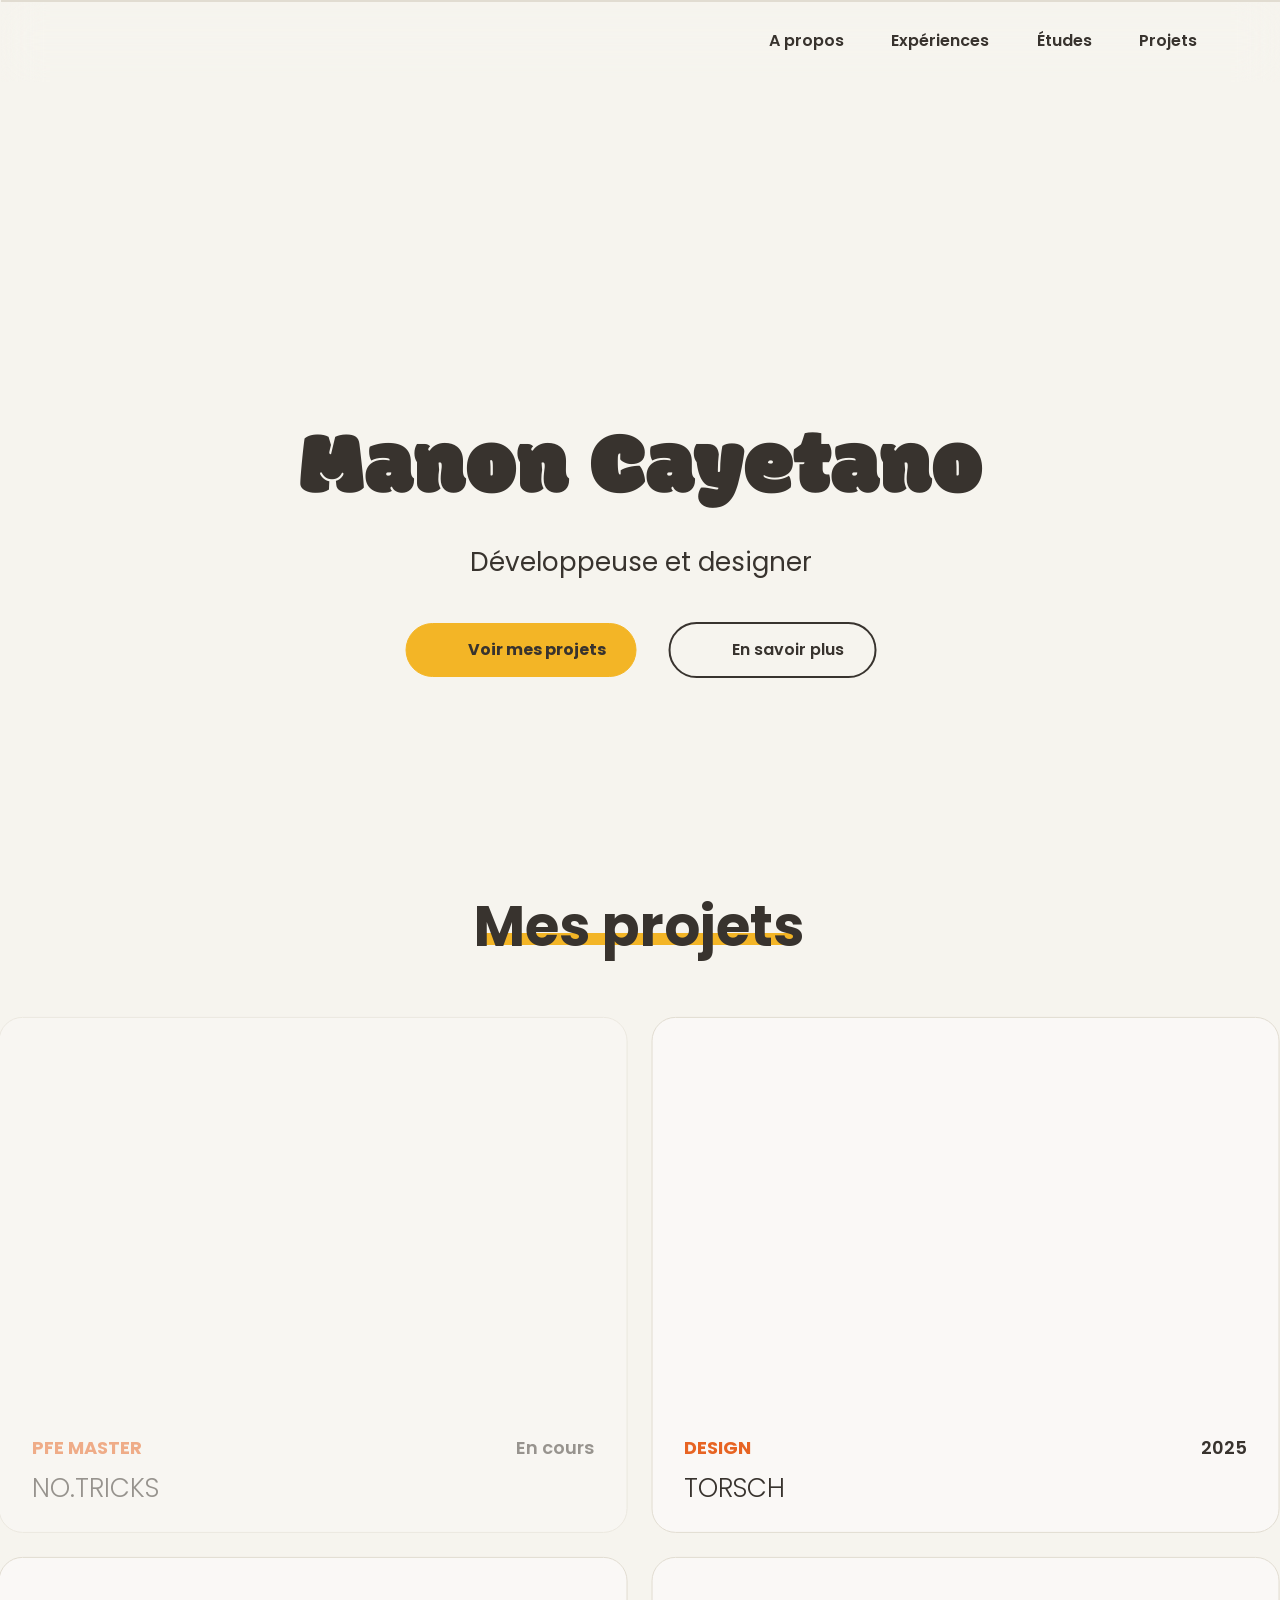
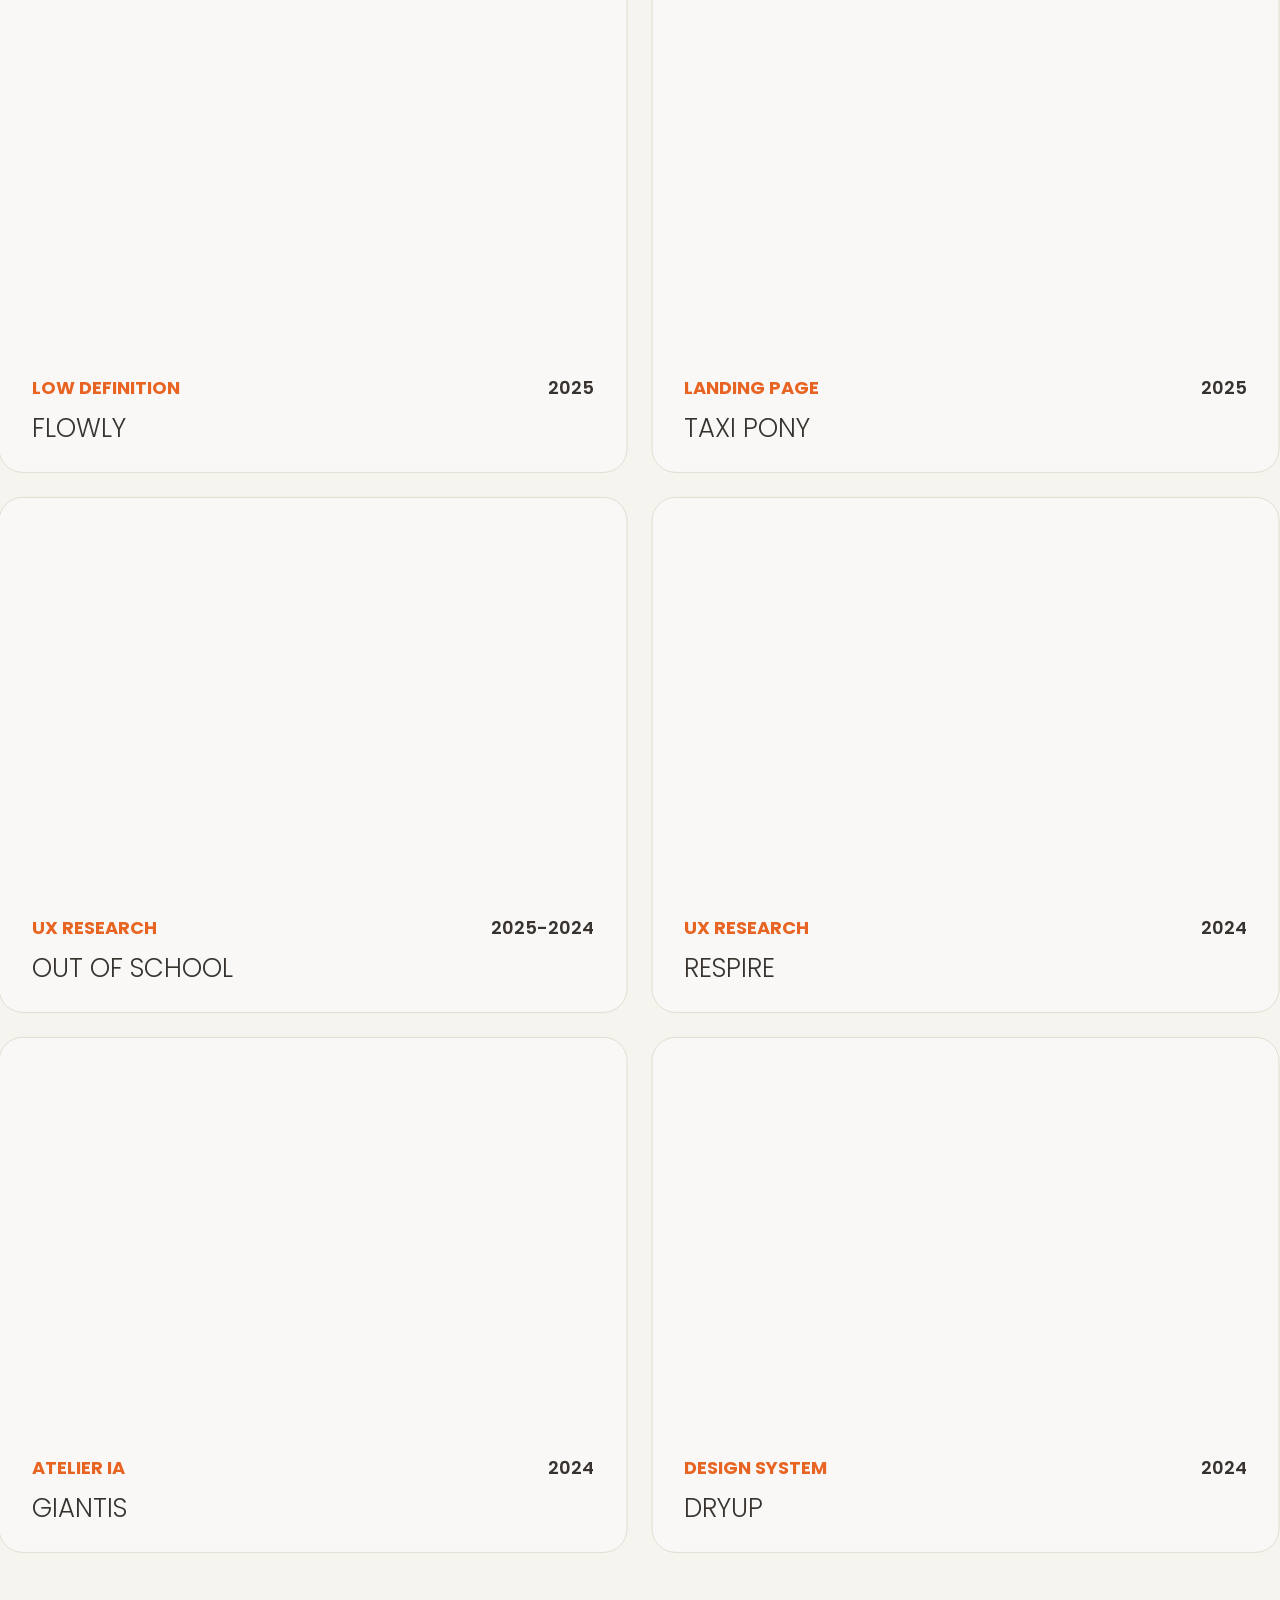
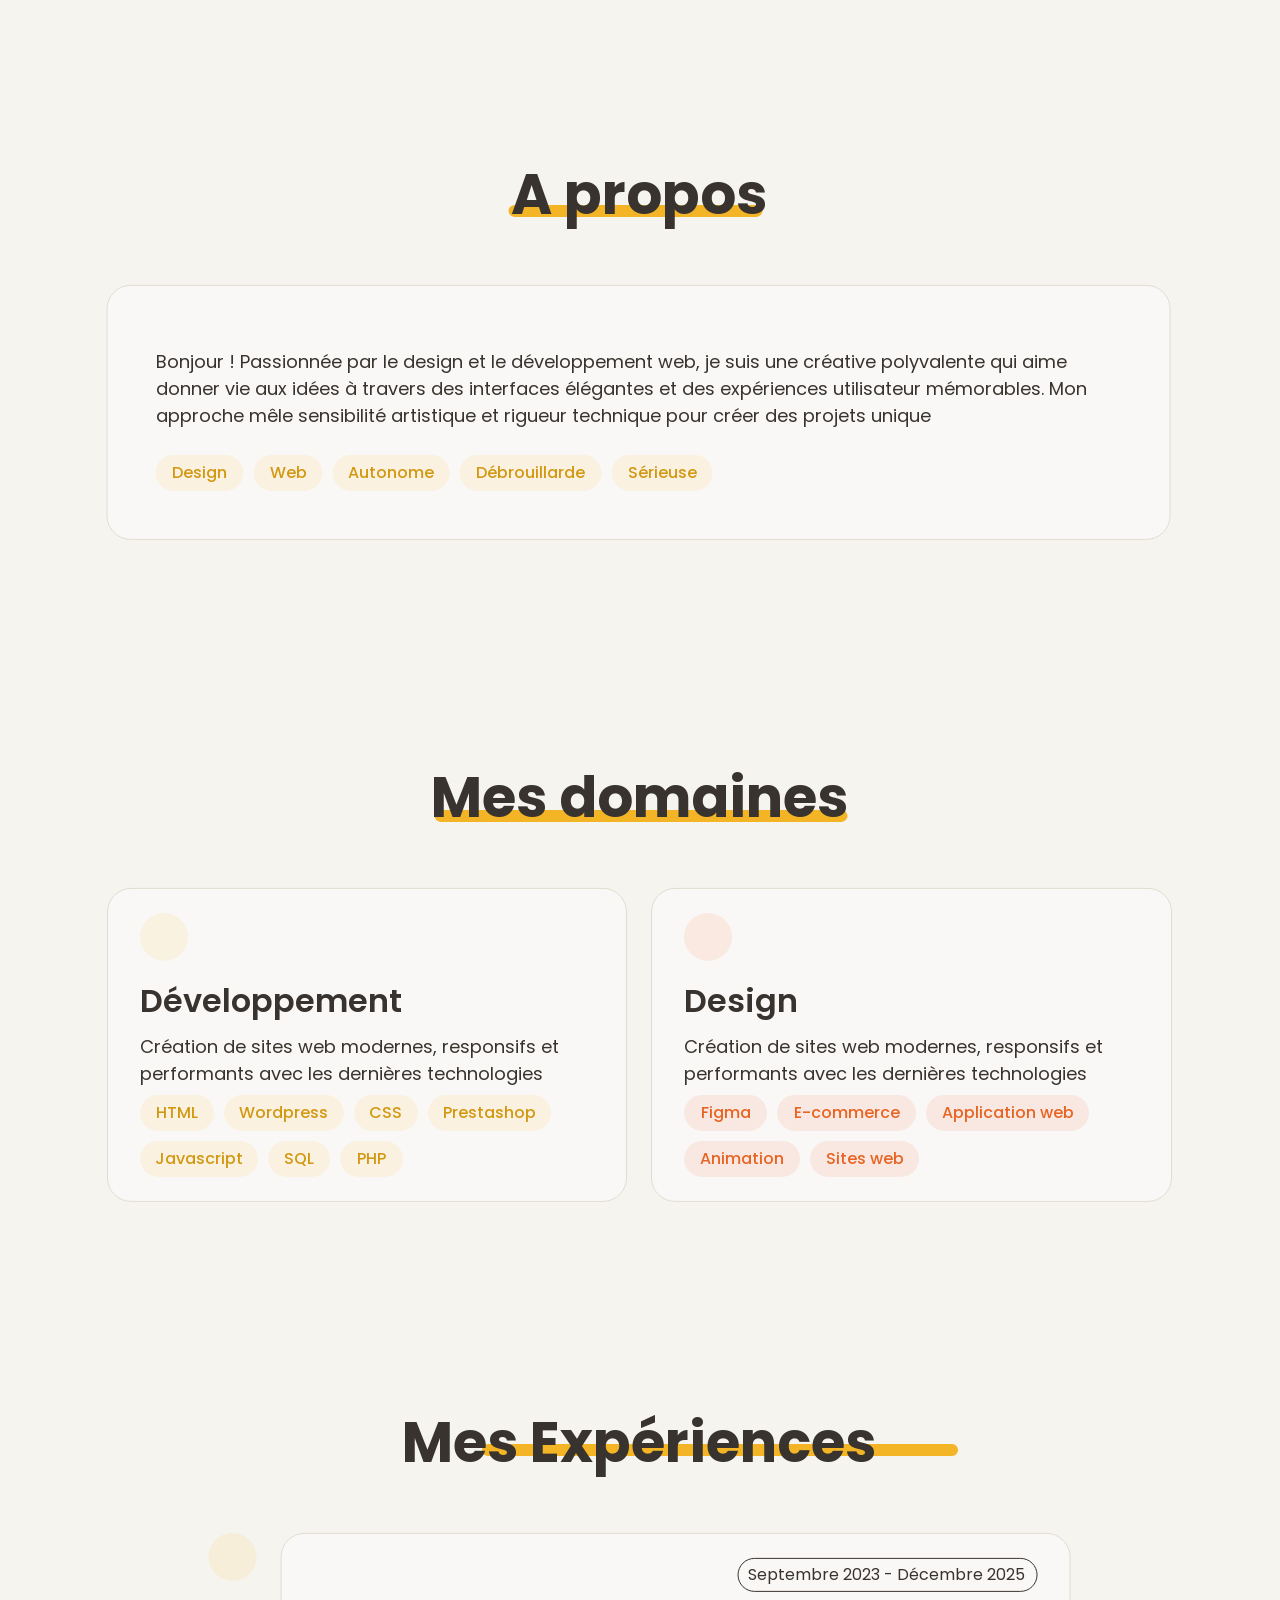
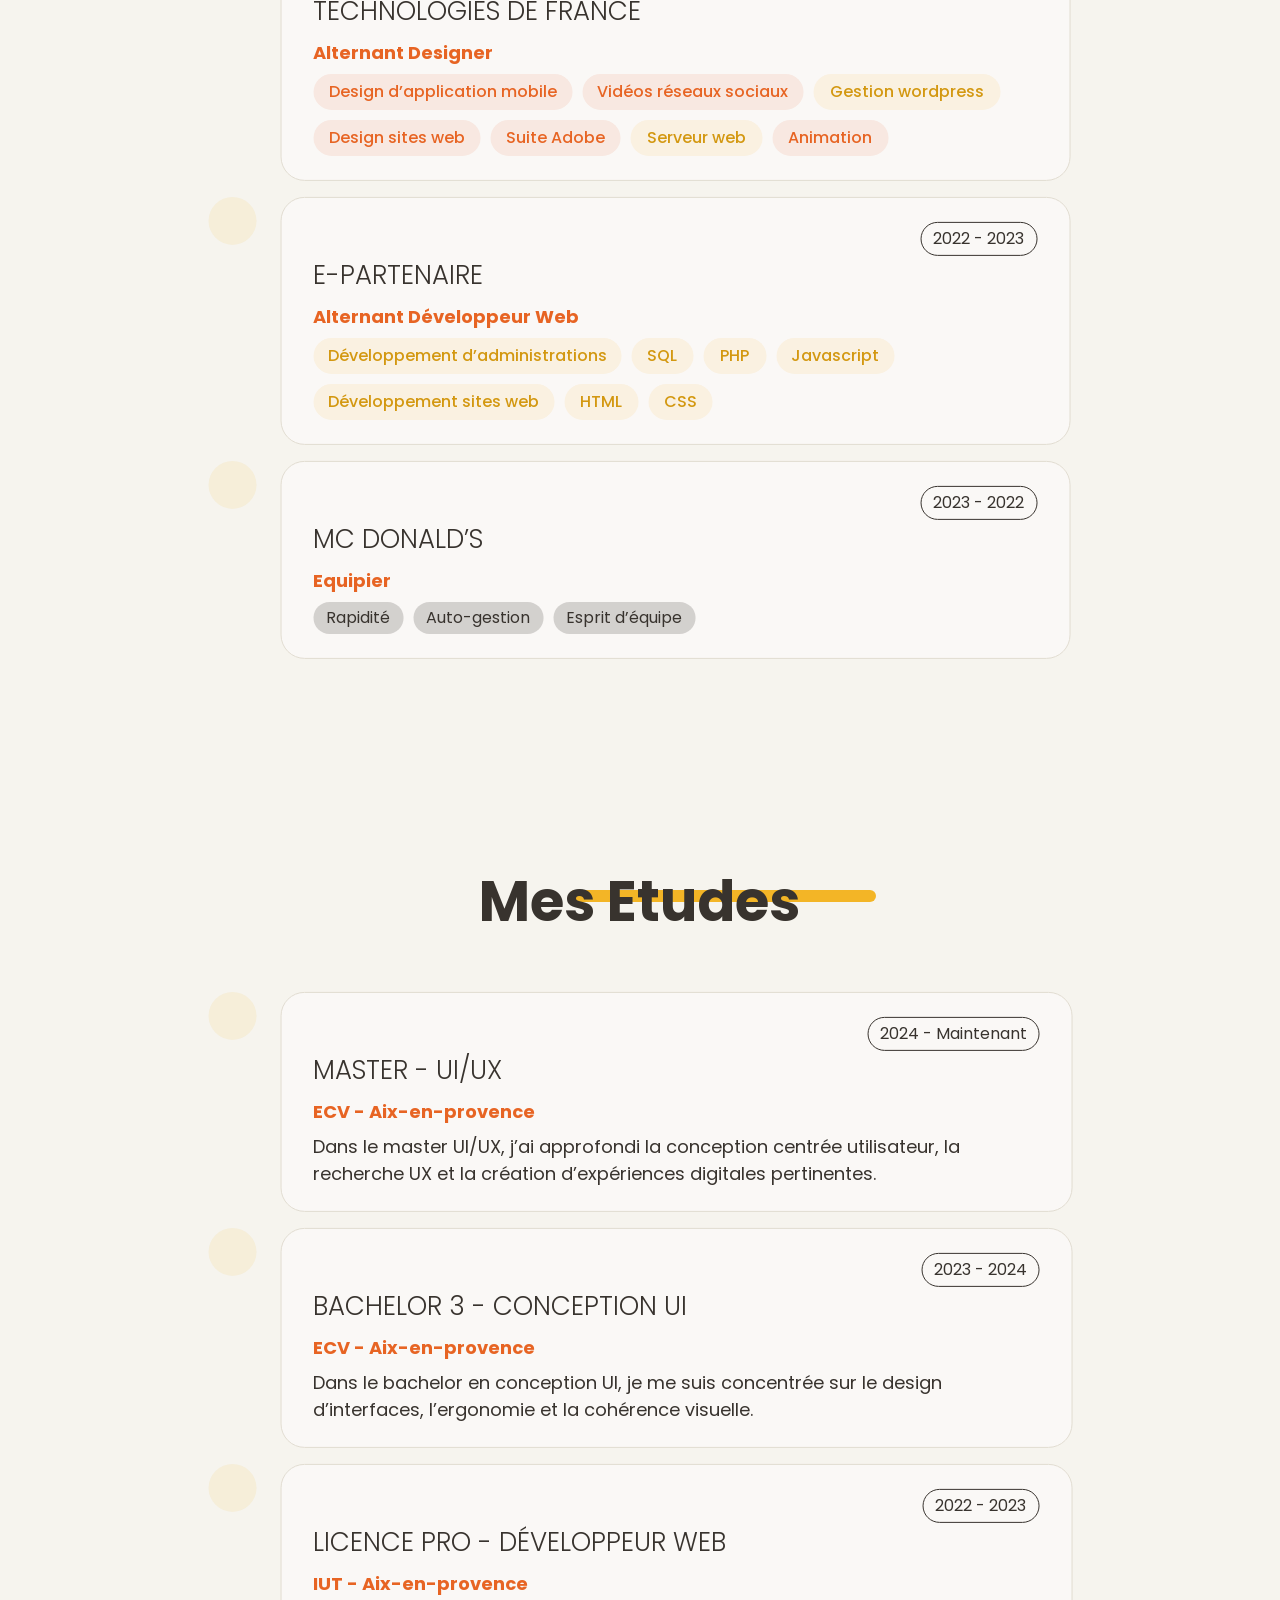
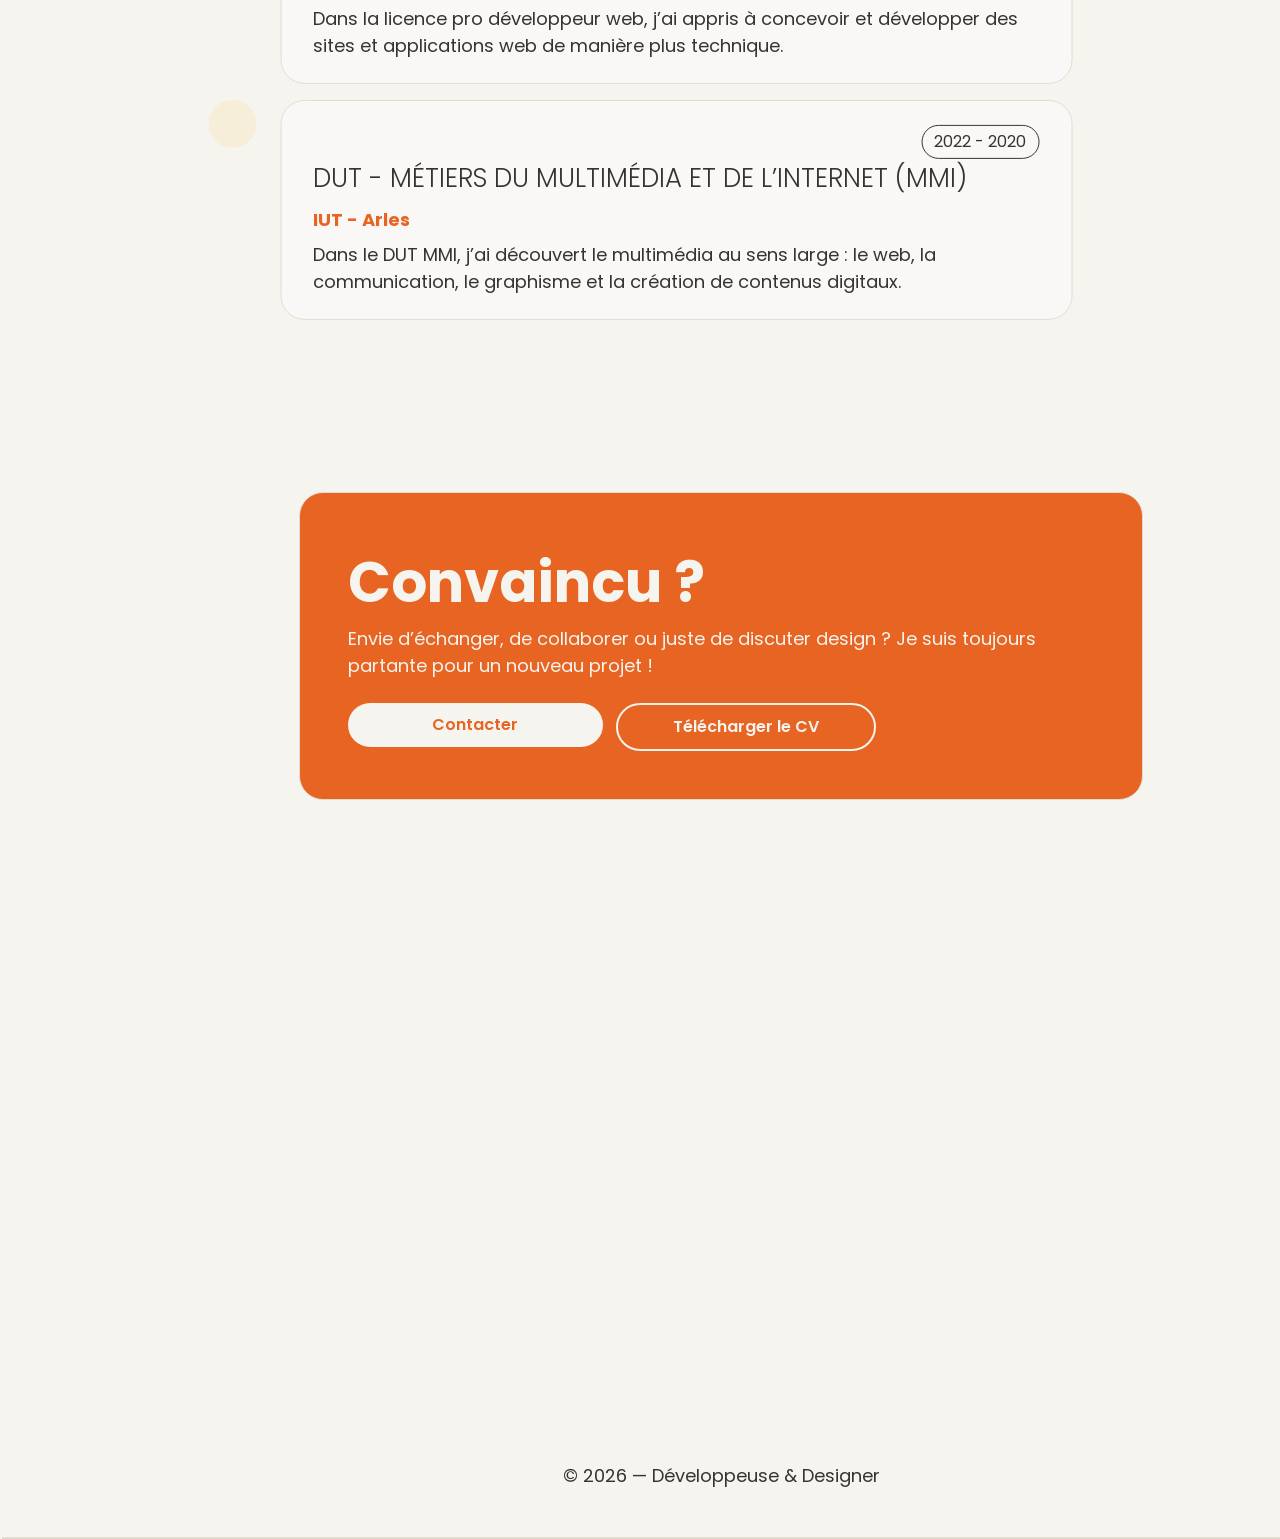
==== commit 873421d1: "Changement textes" ====
--- a/index.html
+++ b/index.html
@@ -1,9 +1,10 @@
 <!DOCTYPE html>
-<html lang="en">
+<html lang="fr">
   <head>
     <meta charset="UTF-8" />
     <meta name="viewport" content="width=device-width, initial-scale=1.0" />
     <title>MANON CAYETANO - Portfolio</title>
+    <link rel="icon" type="image/x-icon" href="https://manoncayetano.github.io/portfolio/media/favicon.ico">
     <link rel="stylesheet" href="https://fonts.googleapis.com/css2?family=Poppins:ital,wght@0,300;0,400;0,500;0,600;0,700;1,600;1,700&display=swap" />
     <link rel="stylesheet" href="https://fonts.googleapis.com/css2?family=Modak:wght@400&display=swap" />
     <link href="https://cdn.jsdelivr.net/npm/bootstrap@5.3.8/dist/css/bootstrap.min.css" rel="stylesheet" integrity="sha384-sRIl4kxILFvY47J16cr9ZwB07vP4J8+LH7qKQnuqkuIAvNWLzeN8tE5YBujZqJLB" crossorigin="anonymous">
@@ -11,7 +12,7 @@
   </head>
   <body>
     <div class="main-container">
-      <div class="frame">
+      <nav class="frame">
         <div class="frame-1">
           <div class="logo"></div>
           <div class="manon-cayetano"></div>
@@ -36,7 +37,7 @@
             <div class="vector-f"></div>
           </div>
         </div>
-      </div>
+      </nav>
       <div class="frame-10">
         <div class="frame-11">
           <div class="vector-12"></div>
--- a/style.css
+++ b/style.css
@@ -27,13 +27,12 @@
   background: #f6f4ee;
   overflow: hidden;
 }
-.frame {
+nav {
   display: flex;
   align-items: center;
   justify-content: space-between;
   flex-wrap: nowrap;
   position: relative;
-  width: 1438px;
   margin: 0 0 0 1px;
   padding: 12px 80px 12px 80px;
   background: rgba(246, 244, 238, 0.01);
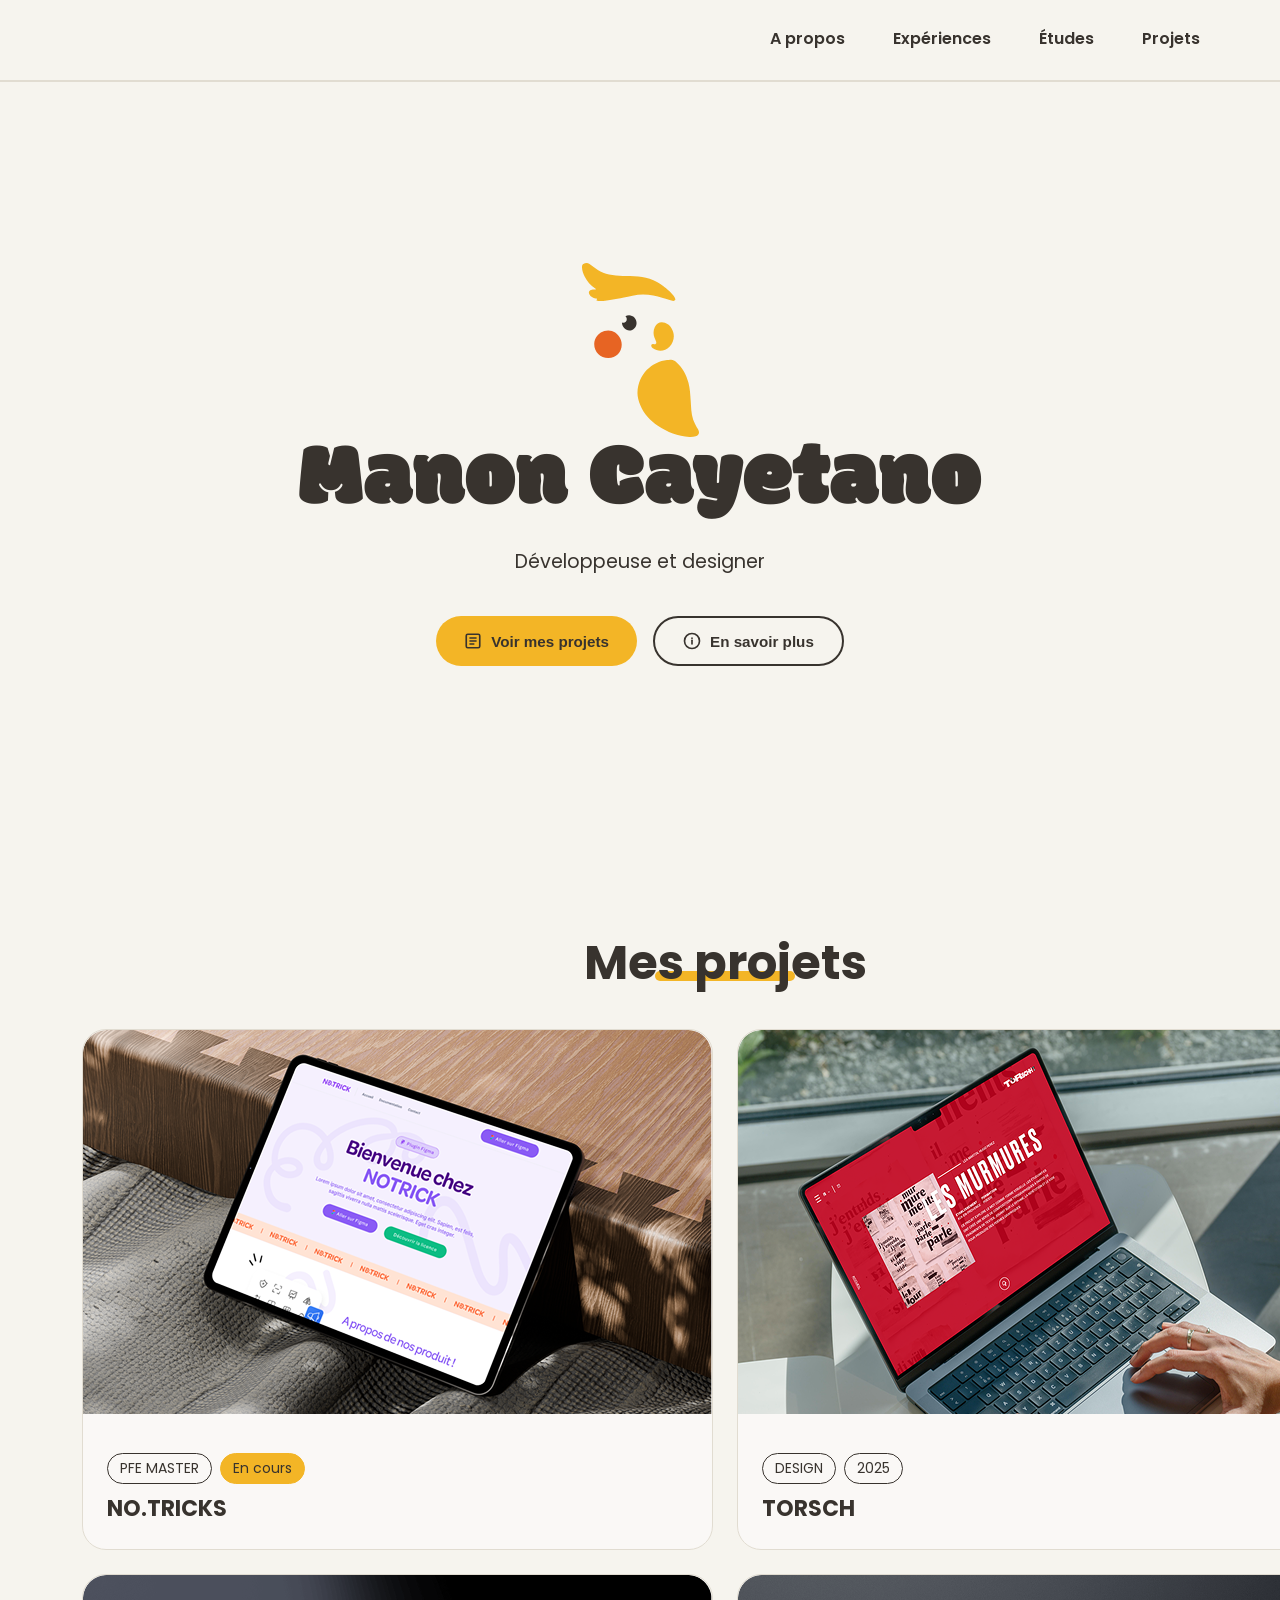
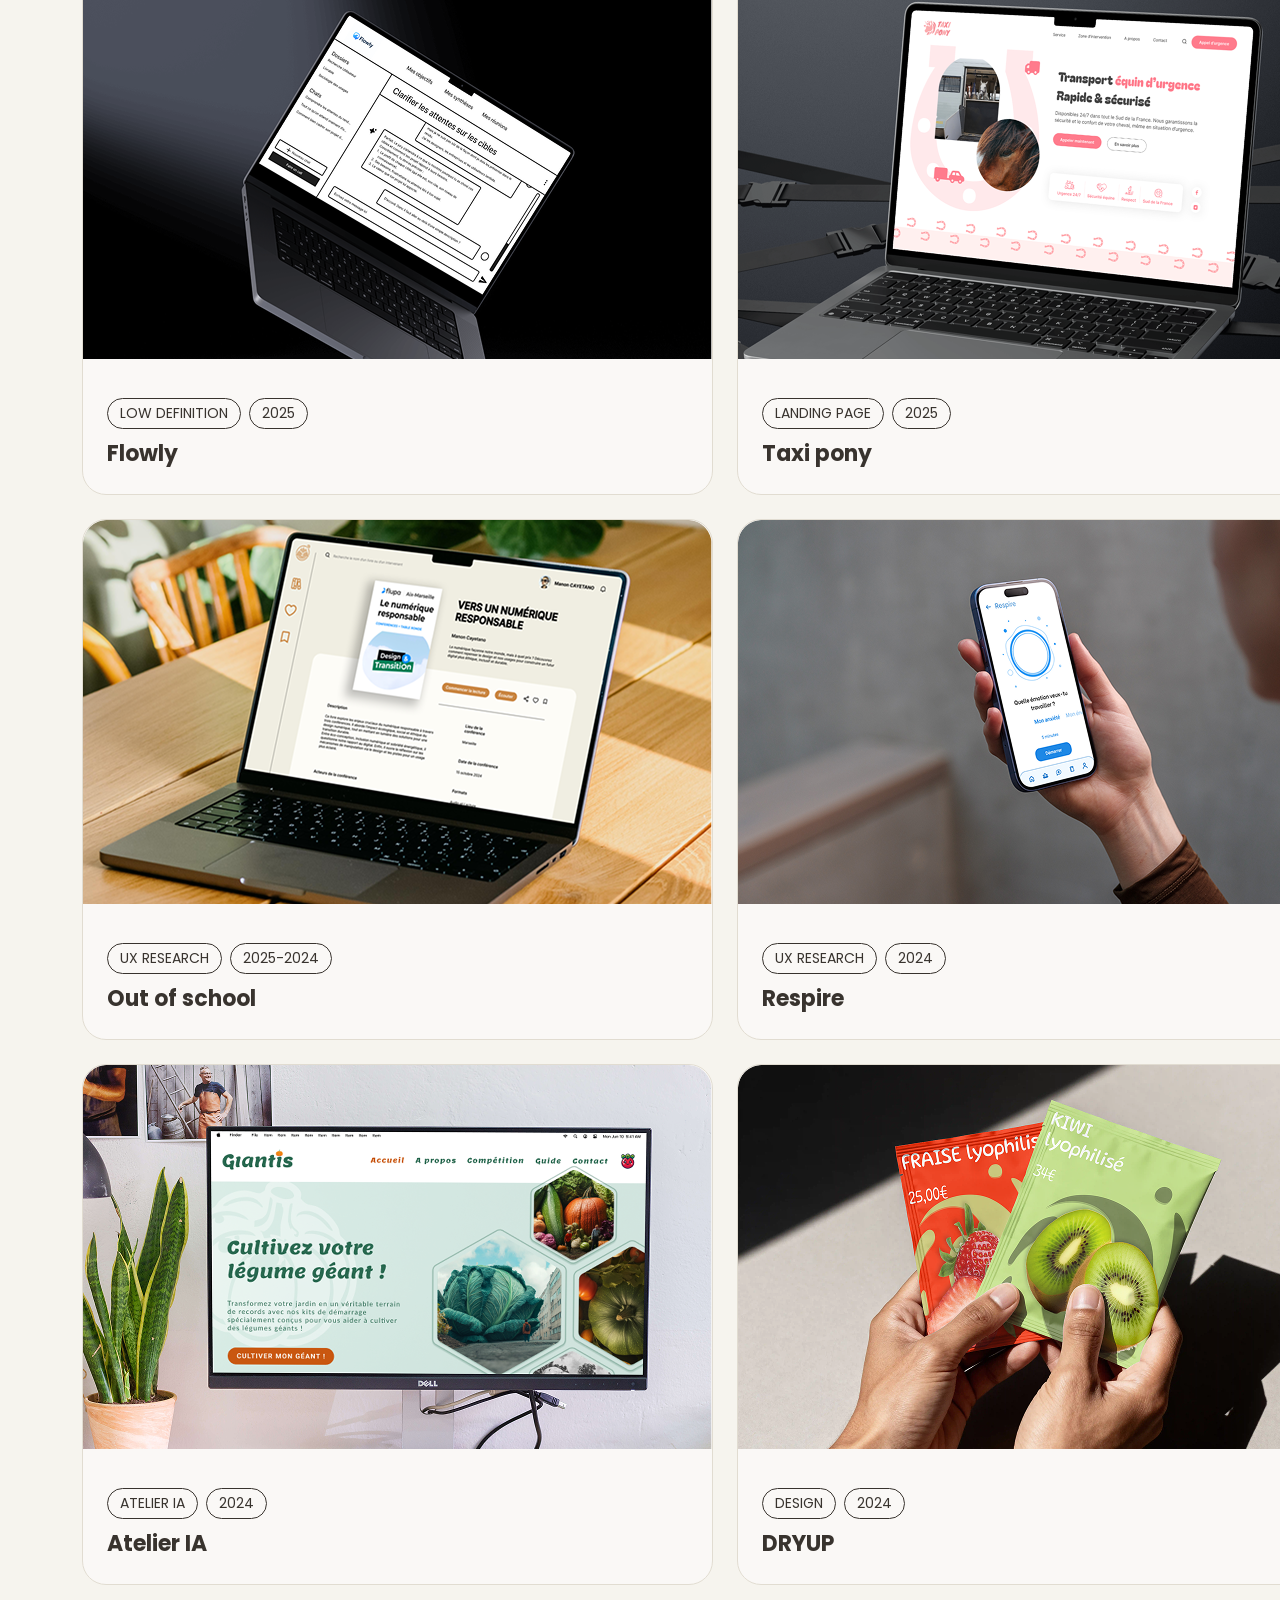
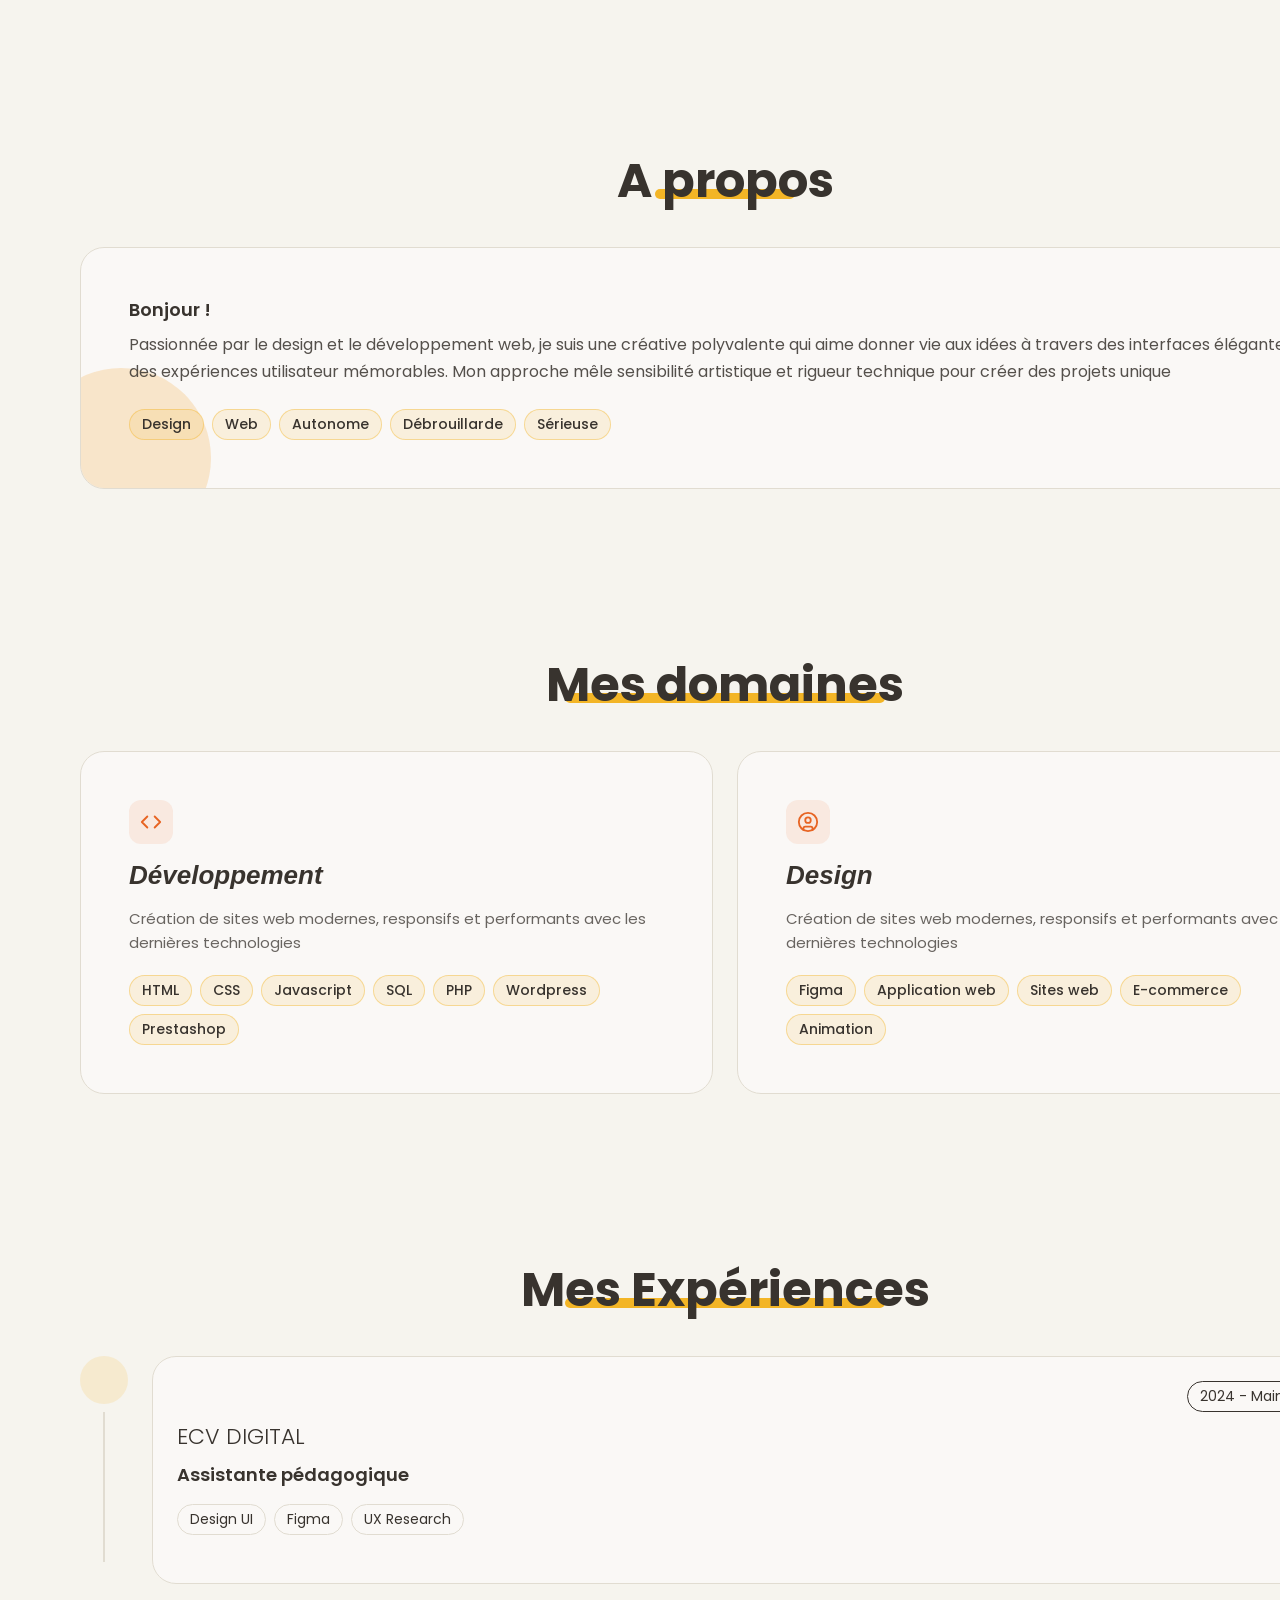
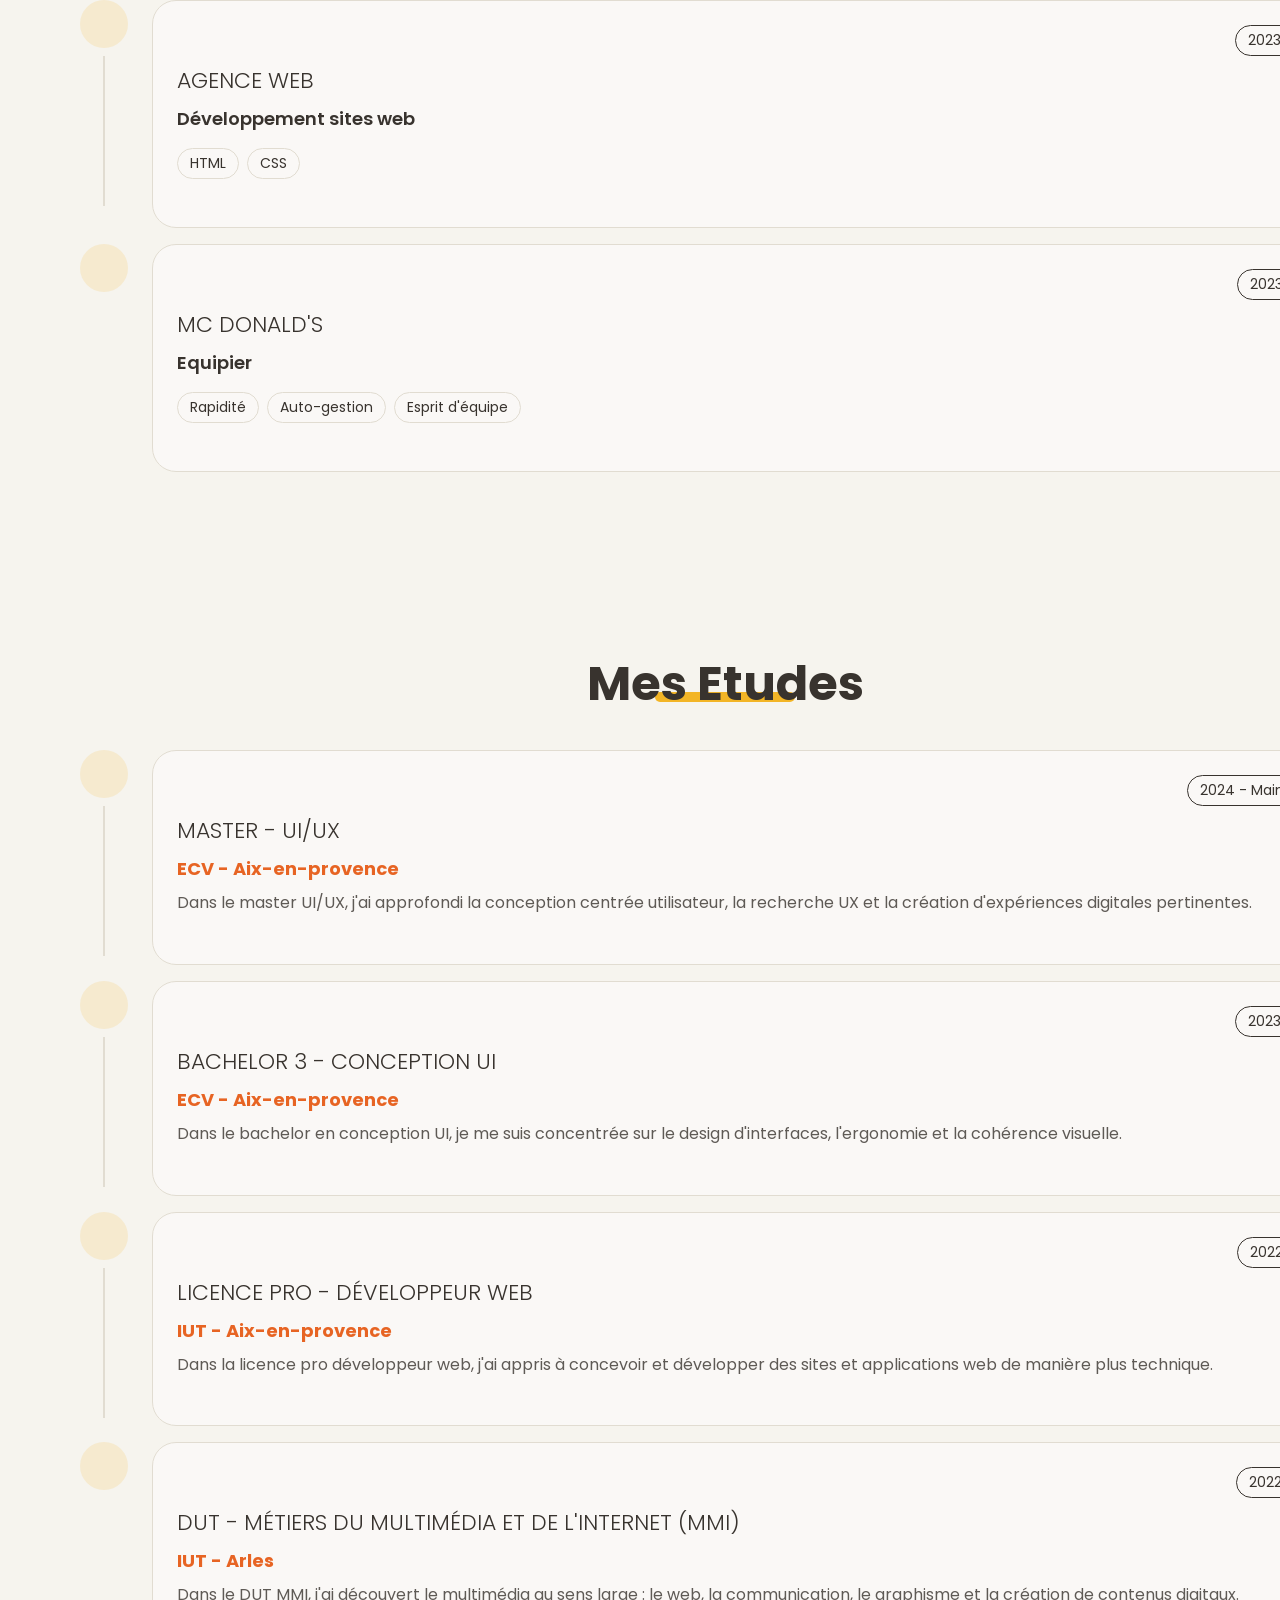
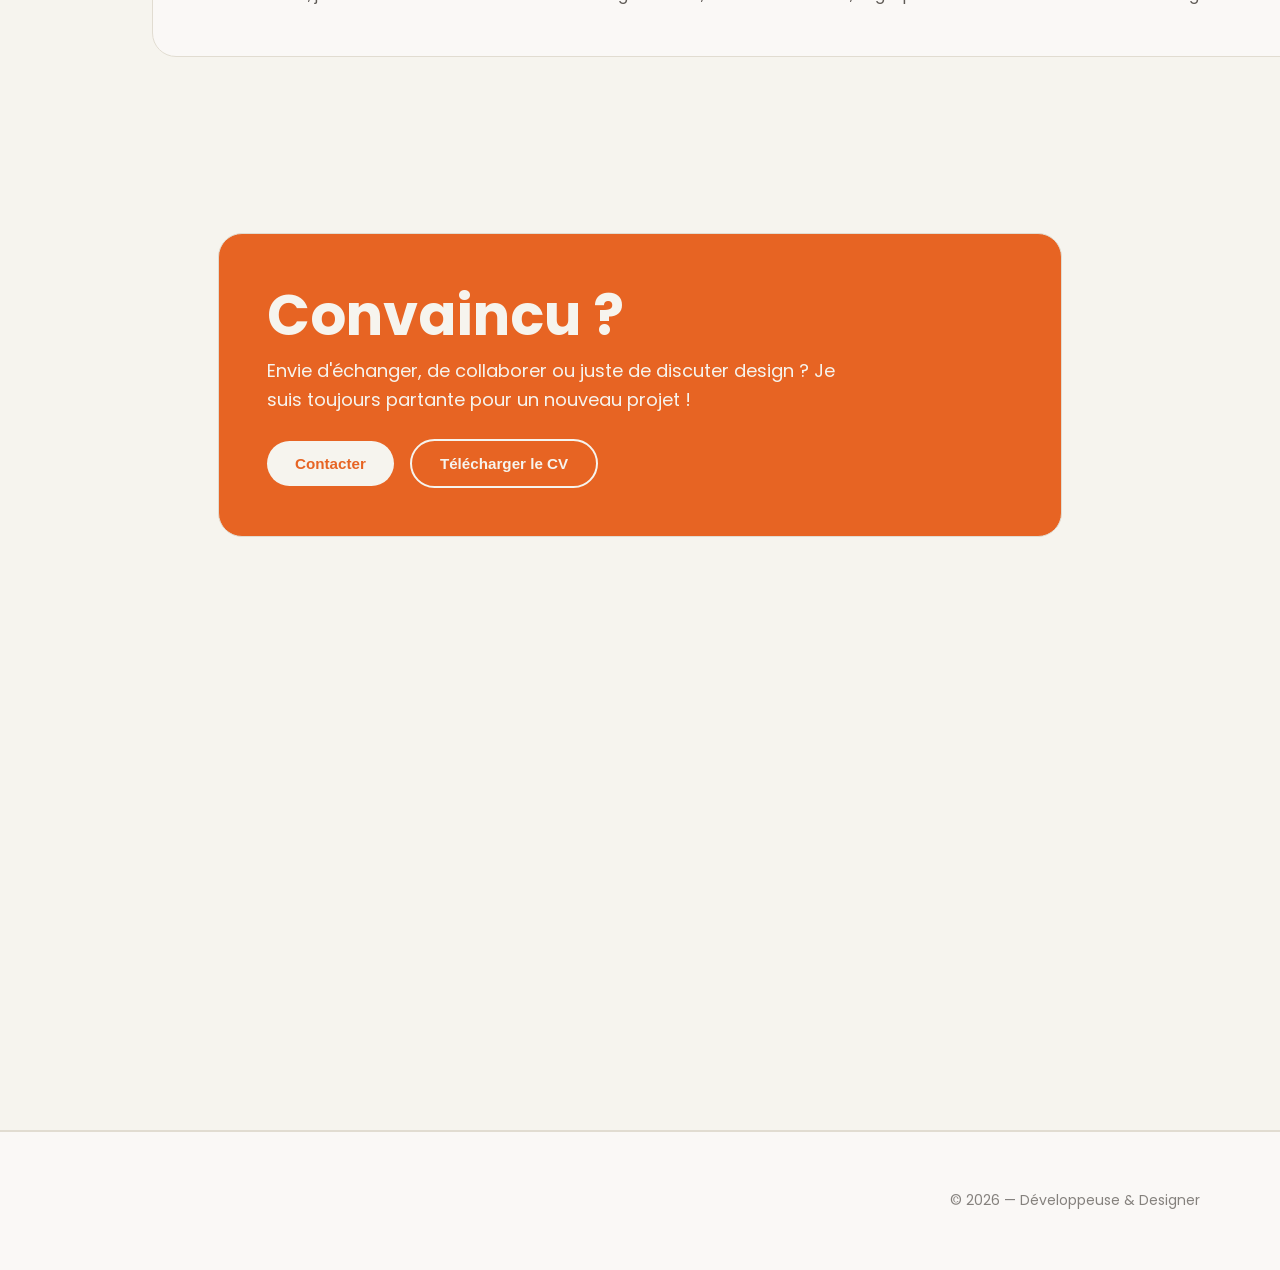
==== commit 23537235: "Landing page - edit" ====
--- a/index.html
+++ b/index.html
@@ -4,606 +4,469 @@
     <meta charset="UTF-8" />
     <meta name="viewport" content="width=device-width, initial-scale=1.0" />
     <title>MANON CAYETANO - Portfolio</title>
-    <link rel="icon" type="image/x-icon" href="https://manoncayetano.github.io/portfolio/media/favicon.ico">
+    <link rel="icon" type="image/x-icon" href="./media/favicon.ico" />
     <link rel="stylesheet" href="https://fonts.googleapis.com/css2?family=Poppins:ital,wght@0,300;0,400;0,500;0,600;0,700;1,600;1,700&display=swap" />
     <link rel="stylesheet" href="https://fonts.googleapis.com/css2?family=Modak:wght@400&display=swap" />
-    <link href="https://cdn.jsdelivr.net/npm/bootstrap@5.3.8/dist/css/bootstrap.min.css" rel="stylesheet" integrity="sha384-sRIl4kxILFvY47J16cr9ZwB07vP4J8+LH7qKQnuqkuIAvNWLzeN8tE5YBujZqJLB" crossorigin="anonymous">
     <link rel="stylesheet" href="style.css" />
   </head>
   <body>
-    <div class="main-container">
-      <nav class="frame">
-        <div class="frame-1">
-          <div class="logo"></div>
-          <div class="manon-cayetano"></div>
-        </div>
-        <div class="frame-2">
-          <div class="menu">
-            <div class="frame-3"><span class="a-propos">A propos</span></div>
-            <div class="vector"></div>
-          </div>
-          <div class="menu-4">
-            <div class="frame-5">
-              <span class="a-propos-6">Expériences</span>
-            </div>
-            <div class="vector-7"></div>
-          </div>
-          <div class="menu-8">
-            <div class="frame-9"><span class="a-propos-a">Études</span></div>
-            <div class="vector-b"></div>
-          </div>
-          <div class="menu-c">
-            <div class="frame-d"><span class="a-propos-e">Projets</span></div>
-            <div class="vector-f"></div>
-          </div>
-        </div>
+    <div class="page">
+
+      <!-- ===== NAVBAR ===== -->
+      <nav class="navbar">
+        <div class="navbar__brand">
+          <div class="navbar__logo"></div>
+          <div class="navbar__name"></div>
+        </div>
+        <ul class="navbar__menu">
+          <li class="nav-item">
+            <a href="#apropos" class="nav-item__label">A propos</a>
+            <div class="nav-item__underline"></div>
+          </li>
+          <li class="nav-item">
+            <a href="#experiences" class="nav-item__label">Expériences</a>
+            <div class="nav-item__underline"></div>
+          </li>
+          <li class="nav-item">
+            <a href="#etudes" class="nav-item__label">Études</a>
+            <div class="nav-item__underline"></div>
+          </li>
+          <li class="nav-item">
+            <a href="#projets" class="nav-item__label">Projets</a>
+            <div class="nav-item__underline"></div>
+          </li>
+        </ul>
       </nav>
-      <div class="frame-10">
-        <div class="frame-11">
+
+      <!-- ===== HERO ===== -->
+  <section class="hero">
+ 
+    <!-- Perroquet cockatiel SVG -->
+    
+    <img src="./media/perroquet.svg" alt="logo perroquet">
+ 
+    <h1>Manon Cayetano</h1>
+    <p class="subtitle">Développeuse et designer</p>
+ 
+    <div class="buttons">
+      <a href="#projets" class="btn btn-primary">
+        <!-- icône liste -->
+        <svg width="18" height="18" viewBox="0 0 24 24" fill="none" stroke="currentColor" stroke-width="2.2" stroke-linecap="round" stroke-linejoin="round">
+          <rect x="3" y="3" width="18" height="18" rx="2"/>
+          <line x1="8" y1="8" x2="16" y2="8"/>
+          <line x1="8" y1="12" x2="16" y2="12"/>
+          <line x1="8" y1="16" x2="13" y2="16"/>
+        </svg>
+        Voir mes projets
+      </a>
+      <a href="#apropos" class="btn btn-secondary">
+        <!-- icône info -->
+        <svg width="18" height="18" viewBox="0 0 24 24" fill="none" stroke="currentColor" stroke-width="2.2" stroke-linecap="round" stroke-linejoin="round">
+          <circle cx="12" cy="12" r="10"/>
+          <line x1="12" y1="8" x2="12" y2="8.5"/>
+          <line x1="12" y1="11" x2="12" y2="16"/>
+        </svg>
+        En savoir plus
+      </a>
+    </div>
+ 
+  </section>
+
+    
+      <!-- ===== PROJECTS ===== -->
+      <section class="section" id="projets">
+        <div class="section__inner">
+          <div class="section__header section__title-wrapper">
+              <h2 class="section__title">Mes projets</h2>
+              <div class="section__title-bar"></div>
+          </div>
+          <div class="projects-grid">
+
+            <div class="project-card">
+              <div class="project-card__thumbnail">
+                <img src="./media/notricks.png" alt="">
+              </div>
+              <div class="project-card__info">
+                <div class="project-card__meta">
+                  <span class="tag">PFE MASTER</span>
+                  <span class="tag tag--status">En cours</span>
+                </div>
+                <h3 class="project-card__name">NO.TRICKS</h3>
+              </div>
+            </div>
+
+            <div class="project-card">
+              <div class="project-card__thumbnail">
+                 <img src="./media/torsch.png" alt="">
+              </div>
+              <div class="project-card__info">
+                <div class="project-card__meta">
+                  <span class="tag">DESIGN</span>
+                  <span class="tag">2025</span>
+                </div>
+                <h3 class="project-card__name">TORSCH</h3>
+              </div>
+            </div>
+
+            <div class="project-card">
+              <div class="project-card__thumbnail">
+                <img src="./media/flowy.png" alt="">
+              </div>
+              <div class="project-card__info">
+                <div class="project-card__meta">
+                  <span class="tag">LOW DEFINITION</span>
+                  <span class="tag">2025</span>
+                </div>
+                <h3 class="project-card__name">Flowly</h3>
+              </div>
+            </div>
+
+            <div class="project-card">
+              <div class="project-card__thumbnail">
+                <img src="./media/taxi.png" alt="">
+              </div>
+              <div class="project-card__info">
+                <div class="project-card__meta">
+                  <span class="tag">LANDING PAGE</span>
+                  <span class="tag">2025</span>
+                </div>
+                <h3 class="project-card__name">Taxi pony</h3>
+              </div>
+            </div>
+
+            <div class="project-card">
+              <div class="project-card__thumbnail">
+                <img src="./media/oot.png" alt="">
+              </div>
+              <div class="project-card__info">
+                <div class="project-card__meta">
+                  <span class="tag">UX RESEARCH</span>
+                  <span class="tag">2025-2024</span>
+                </div>
+                <h3 class="project-card__name">Out of school</h3>
+              </div>
+            </div>
+
+            <div class="project-card">
+              <div class="project-card__thumbnail">
+                <img src="./media/respire.png" alt="">
+              </div>
+              <div class="project-card__info">
+                <div class="project-card__meta">
+                  <span class="tag">UX RESEARCH</span>
+                  <span class="tag">2024</span>
+                </div>
+                <h3 class="project-card__name">Respire</h3>
+              </div>
+            </div>
+
+            <div class="project-card">
+              <div class="project-card__thumbnail">
+                <img src="./media/giantis.png" alt="">
+              </div>
+              <div class="project-card__info">
+                <div class="project-card__meta">
+                  <span class="tag">ATELIER IA</span>
+                  <span class="tag">2024</span>
+                </div>
+                <h3 class="project-card__name">Atelier IA</h3>
+              </div>
+            </div>
+
+             <div class="project-card">
+              <div class="project-card__thumbnail">
+                <img src="./media/dryup.png" alt="">
+              </div>
+              <div class="project-card__info">
+                <div class="project-card__meta">
+                  <span class="tag">DESIGN</span>
+                  <span class="tag">2024</span>
+                </div>
+                <h3 class="project-card__name">DRYUP</h3>
+              </div>
+            </div>
+
+          </div>
+        </div>
+      </section>
+
+       <!-- ===== À PROPOS ===== -->
+      <section class="section" id="apropos">
+        <div class="section__inner">
+          <div class="section__header">
+            <div class="section__title-wrapper">
+              <h2 class="section__title">A propos</h2>
+              <div class="section__title-bar"></div>
+            </div>
+          </div>
+          <div class="about-card">
+            <div class="about-card__blob"></div>
+            <p class="about-card__hello">Bonjour !</p>
+            <p class="about-card__text">
+              Passionnée par le design et le développement web, je suis une créative polyvalente qui aime donner vie
+              aux idées à travers des interfaces élégantes et des expériences utilisateur mémorables. Mon approche
+              mêle sensibilité artistique et rigueur technique pour créer des projets unique
+            </p>
+            <div class="about-card__tags">
+              <span class="tag tag--about">Design</span>
+              <span class="tag tag--about">Web</span>
+              <span class="tag tag--about">Autonome</span>
+              <span class="tag tag--about">Débrouillarde</span>
+              <span class="tag tag--about">Sérieuse</span>
+            </div>
+          </div>
+        </div>
+      </section>
+
+      <!-- ===== MES DOMAINES ===== -->
+      <section class="section" id="domaines">
+        <div class="section__inner">
+          <div class="section__header">
+            <div class="section__title-wrapper">
+              <h2 class="section__title">Mes domaines</h2>
+              <div class="section__title-bar section__title-bar--wide"></div>
+            </div>
+          </div>
+          <div class="domains-grid">
+
+            <div class="domain-card">
+              <div class="domain-card__icon">
+                <svg width="22" height="22" viewBox="0 0 24 24" fill="none" stroke="var(--color-accent)" stroke-width="2" stroke-linecap="round" stroke-linejoin="round">
+                  <polyline points="16 18 22 12 16 6"/><polyline points="8 6 2 12 8 18"/>
+                </svg>
+              </div>
+              <h3 class="domain-card__title">Développement</h3>
+              <p class="domain-card__desc">Création de sites web modernes, responsifs et performants avec les dernières technologies</p>
+              <div class="domain-card__tags">
+                <span class="tag tag--about">HTML</span>
+                <span class="tag tag--about">CSS</span>
+                <span class="tag tag--about">Javascript</span>
+                <span class="tag tag--about">SQL</span>
+                <span class="tag tag--about">PHP</span>
+                <span class="tag tag--about">Wordpress</span>
+                <span class="tag tag--about">Prestashop</span>
+              </div>
+            </div>
+
+            <div class="domain-card">
+              <div class="domain-card__icon">
+                <svg width="22" height="22" viewBox="0 0 24 24" fill="none" stroke="var(--color-accent)" stroke-width="2" stroke-linecap="round" stroke-linejoin="round">
+                  <circle cx="12" cy="12" r="10"/>
+                  <circle cx="12" cy="10" r="3"/>
+                  <path d="M7 20.662V19a2 2 0 0 1 2-2h6a2 2 0 0 1 2 2v1.662"/>
+                </svg>
+              </div>
+              <h3 class="domain-card__title">Design</h3>
+              <p class="domain-card__desc">Création de sites web modernes, responsifs et performants avec les dernières technologies</p>
+              <div class="domain-card__tags">
+                <span class="tag tag--about">Figma</span>
+                <span class="tag tag--about">Application web</span>
+                <span class="tag tag--about">Sites web</span>
+                <span class="tag tag--about">E-commerce</span>
+                <span class="tag tag--about">Animation</span>
+              </div>
+            </div>
+
+          </div>
+        </div>
+      </section>
+
+
+      <!-- ===== EXPERIENCES ===== -->
+      <section class="section" id="experiences">
+        <div class="section__inner">
+          <div class="section__header section__title-wrapper">
+              <h2 class="section__title">Mes Expériences</h2>
+              <div class="section__title-bar section__title-bar--wide"></div>
+          </div>
+          <div class="timeline">
+
+            <div class="timeline__item">
+              <div class="timeline__left">
+                <div class="timeline__icon">
+                  <div class="icon icon--work"></div>
+                </div>
+                <div class="timeline__line"></div>
+              </div>
+              <div class="timeline__card">
+                <div class="timeline__period">
+                  <span class="tag">2024 - Maintenant</span>
+                </div>
+                <div class="timeline__content">
+                  <h3 class="timeline__company">ECV Digital</h3>
+                  <p class="timeline__role">Assistante pédagogique</p>
+                  <div class="timeline__tags">
+                    <span class="tag tag--skill">Design UI</span>
+                    <span class="tag tag--skill">Figma</span>
+                    <span class="tag tag--skill">UX Research</span>
+                  </div>
+                </div>
+              </div>
+            </div>
+
+            <div class="timeline__item">
+              <div class="timeline__left">
+                <div class="timeline__icon">
+                  <div class="icon icon--work"></div>
+                </div>
+                <div class="timeline__line"></div>
+              </div>
+              <div class="timeline__card">
+                <div class="timeline__period">
+                  <span class="tag">2023 - 2024</span>
+                </div>
+                <div class="timeline__content">
+                  <h3 class="timeline__company">Agence Web</h3>
+                  <p class="timeline__role">Développement sites web</p>
+                  <div class="timeline__tags">
+                    <span class="tag tag--skill">HTML</span>
+                    <span class="tag tag--skill">CSS</span>
+                  </div>
+                </div>
+              </div>
+            </div>
+
+            <div class="timeline__item">
+              <div class="timeline__left">
+                <div class="timeline__icon">
+                  <div class="icon icon--work"></div>
+                </div>
+              </div>
+              <div class="timeline__card">
+                <div class="timeline__period">
+                  <span class="tag">2023 - 2022</span>
+                </div>
+                <div class="timeline__content">
+                  <h3 class="timeline__company">Mc Donald's</h3>
+                  <p class="timeline__role">Equipier</p>
+                  <div class="timeline__tags">
+                    <span class="tag tag--skill">Rapidité</span>
+                    <span class="tag tag--skill">Auto-gestion</span>
+                    <span class="tag tag--skill">Esprit d'équipe</span>
+                  </div>
+                </div>
+              </div>
+            </div>
+
+          </div>
+        </div>
+      </section>
+
+      <!-- ===== ETUDES ===== -->
+      <section class="section" id="etudes">
+        <div class="section__inner">
+          <div class="section__header section__title-wrapper">
+              <h2 class="section__title">Mes Etudes</h2>
+              <div class="section__title-bar"></div>
+          </div>
+          <div class="timeline">
+
+            <div class="timeline__item">
+              <div class="timeline__left">
+                <div class="timeline__icon">
+                  <div class="icon icon--school"></div>
+                </div>
+                <div class="timeline__line"></div>
+              </div>
+              <div class="timeline__card">
+                <div class="timeline__period">
+                  <span class="tag">2024 - Maintenant</span>
+                </div>
+                <div class="timeline__content">
+                  <h3 class="timeline__degree">MASTER - UI/UX</h3>
+                  <p class="timeline__school">ECV - Aix-en-provence</p>
+                  <p class="timeline__desc">Dans le master UI/UX, j'ai approfondi la conception centrée utilisateur, la recherche UX et la création d'expériences digitales pertinentes.</p>
+                </div>
+              </div>
+            </div>
+
+            <div class="timeline__item">
+              <div class="timeline__left">
+                <div class="timeline__icon">
+                  <div class="icon icon--school"></div>
+                </div>
+                <div class="timeline__line"></div>
+              </div>
+              <div class="timeline__card">
+                <div class="timeline__period">
+                  <span class="tag">2023 - 2024</span>
+                </div>
+                <div class="timeline__content">
+                  <h3 class="timeline__degree">Bachelor 3 - Conception UI</h3>
+                  <p class="timeline__school">ECV - Aix-en-provence</p>
+                  <p class="timeline__desc">Dans le bachelor en conception UI, je me suis concentrée sur le design d'interfaces, l'ergonomie et la cohérence visuelle.</p>
+                </div>
+              </div>
+            </div>
+
+            <div class="timeline__item">
+              <div class="timeline__left">
+                <div class="timeline__icon">
+                  <div class="icon icon--school"></div>
+                </div>
+                <div class="timeline__line"></div>
+              </div>
+              <div class="timeline__card">
+                <div class="timeline__period">
+                  <span class="tag">2022 - 2023</span>
+                </div>
+                <div class="timeline__content">
+                  <h3 class="timeline__degree">Licence pro - Développeur Web</h3>
+                  <p class="timeline__school">IUT - Aix-en-provence</p>
+                  <p class="timeline__desc">Dans la licence pro développeur web, j'ai appris à concevoir et développer des sites et applications web de manière plus technique.</p>
+                </div>
+              </div>
+            </div>
+
+            <div class="timeline__item">
+              <div class="timeline__left">
+                <div class="timeline__icon">
+                  <div class="icon icon--school"></div>
+                </div>
+              </div>
+              <div class="timeline__card">
+                <div class="timeline__period">
+                  <span class="tag">2022 - 2020</span>
+                </div>
+                <div class="timeline__content">
+                  <h3 class="timeline__degree">DUT - Métiers du multimédia et de l'internet (MMI)</h3>
+                  <p class="timeline__school">IUT - Arles</p>
+                  <p class="timeline__desc">Dans le DUT MMI, j'ai découvert le multimédia au sens large : le web, la communication, le graphisme et la création de contenus digitaux.</p>
+                </div>
+              </div>
+            </div>
+
+          </div>
+        </div>
+      </section>
+
+      <!-- ===== CTA ===== -->
+      <section class="cta">
+        <div class="cta__card">
           <div class="vector-12"></div>
-          <div class="frame-13">
-            <div class="frame-14">
-              <span class="convaincu">Convaincu ?</span
-              ><span class="envie-projet"
-                >Envie d’échanger, de collaborer ou juste de discuter design ?
-                Je suis toujours partante pour un nouveau projet !</span
-              >
-            </div>
-            <div class="frame-15">
-              <div class="frame-16">
-                <span class="contacter">Contacter</span>
-              </div>
-              <div class="frame-17">
-                <span class="telecharger-cv">Télécharger le CV</span>
-              </div>
-            </div>
-          </div>
-        </div>
-      </div>
-      <div class="frame-18">
-        <div class="frame-19">
-          <div class="logo-1a"></div>
-          <div class="manon-cayetano-1b"></div>
-        </div>
-        <span class="copyright">© 2026 — Développeuse & Designer</span>
-      </div>
-      <div class="flex-row-cf">
-        <div class="vector-1c"></div>
-        <div class="rectangle"><div class="rectangle-1d"></div></div>
-        <div class="rectangle-1e"></div>
-        <div class="rectangle-1f"></div>
-        <div class="frame-20">
-          <div class="frame-21">
-            <div class="logo-22"></div>
-            <span class="manon-cayetano-23">Manon Cayetano</span
-            ><span class="developer-designer">Développeuse et designer</span>
-          </div>
-          <div class="frame-24">
-            <div class="frame-25">
-              <div class="mingcute-paper-line"></div>
-              <span class="voir-projets">Voir mes projets</span>
-            </div>
-            <div class="frame-26">
-              <div class="pajamas-information-o"></div>
-              <span class="en-savoir-plus">En savoir plus</span>
-            </div>
-          </div>
-        </div>
-        <div class="vector-27"></div>
-        <div class="rectangle-28"></div>
-      </div>
-      <div class="flex-row-d">
-        <div class="vector-29"></div>
-        <div class="rectangle-2a"></div>
-        <div class="rectangle-2b"></div>
-        <div class="frame-2c">
-          <div class="frame-2d">
-            <div class="frame-2e">
-              <span class="mes-projets">Mes projets</span>
-            </div>
-            <div class="frame-2f">
-              <div class="frame-30">
-                <div class="frame-31">
-                  <div class="frame-32">
-                    <div class="rectangle-33"></div>
-                    <div class="frame-34">
-                      <div class="frame-35">
-                        <span class="pfe-master">PFE MASTER</span
-                        ><span class="en-cours">En cours</span>
-                      </div>
-                      <span class="no-tricks">NO.TRICKS</span>
-                    </div>
-                  </div>
-                </div>
-                <div class="frame-36">
-                  <div class="frame-37">
-                    <div class="rectangle-38"></div>
-                    <div class="frame-39">
-                      <div class="frame-3a">
-                        <span class="design">DESIGN</span
-                        ><span class="text-13">2025</span>
-                      </div>
-                      <span class="torsch">TORSCH</span>
-                    </div>
-                  </div>
-                </div>
-              </div>
-              <div class="frame-3b">
-                <div class="frame-3c">
-                  <div class="frame-3d">
-                    <div class="rectangle-3e"></div>
-                    <div class="frame-3f">
-                      <div class="frame-40">
-                        <span class="low-definition">LOW DEFINITION</span
-                        ><span class="text-16">2025</span>
-                      </div>
-                      <span class="flowly">Flowly</span>
-                    </div>
-                  </div>
-                </div>
-                <div class="frame-41">
-                  <div class="frame-42">
-                    <div class="rectangle-43"></div>
-                    <div class="frame-44">
-                      <div class="frame-45">
-                        <span class="landing-page">LANDING PAGE</span
-                        ><span class="text-19">2025</span>
-                      </div>
-                      <span class="taxi-pony">Taxi pony</span>
-                    </div>
-                  </div>
-                </div>
-              </div>
-              <div class="frame-46">
-                <div class="frame-47">
-                  <div class="frame-48">
-                    <div class="rectangle-49"></div>
-                    <div class="frame-4a">
-                      <div class="frame-4b">
-                        <span class="ux-research">UX RESEARCH</span
-                        ><span class="text-1c">2025-2024</span>
-                      </div>
-                      <span class="out-of-school">Out of school</span>
-                    </div>
-                  </div>
-                </div>
-                <div class="frame-4c">
-                  <div class="frame-4d">
-                    <div class="rectangle-4e"></div>
-                    <div class="frame-4f">
-                      <div class="frame-50">
-                        <span class="ux-research-51">UX RESEARCH</span
-                        ><span class="text-1f">2024</span>
-                      </div>
-                      <span class="respire">Respire</span>
-                    </div>
-                  </div>
-                </div>
-              </div>
-              <div class="frame-52">
-                <div class="frame-53">
-                  <div class="frame-54">
-                    <div class="rectangle-55"></div>
-                    <div class="frame-56">
-                      <div class="frame-57">
-                        <span class="atelier-ia">ATELIER IA</span
-                        ><span class="text-22">2024</span>
-                      </div>
-                      <span class="giantis">Giantis</span>
-                    </div>
-                  </div>
-                </div>
-                <div class="frame-58">
-                  <div class="frame-59">
-                    <div class="rectangle-5a"></div>
-                    <div class="frame-5b">
-                      <div class="frame-5c">
-                        <span class="design-system">DESIGN SYSTEM</span
-                        ><span class="text-25">2024</span>
-                      </div>
-                      <span class="dryup">DRYUP</span>
-                    </div>
-                  </div>
-                </div>
-              </div>
-            </div>
-          </div>
-          <div class="frame-5d">
-            <div class="group">
-              <div class="rectangle-5e"></div>
-              <div class="frame-5f">
-                <span class="a-propos-60">A propos</span>
-                <div class="frame-61">
-                  <div class="vector-62"></div>
-                  <div class="frame-63">
-                    <span class="bonjour"
-                      >Bonjour ! Passionnée par le design et le développement
-                      web, je suis une créative polyvalente qui aime donner vie
-                      aux idées à travers des interfaces élégantes et des
-                      expériences utilisateur mémorables. Mon approche mêle
-                      sensibilité artistique et rigueur technique pour créer des
-                      projets unique</span
-                    >
-                    <div class="frame-64">
-                      <div class="frame-65">
-                        <span class="span">Design</span>
-                      </div>
-                      <div class="tags"><span class="tags-66">Web</span></div>
-                      <div class="frame-67">
-                        <span class="tags-68">Autonome</span>
-                      </div>
-                      <div class="frame-69">
-                        <span class="tags-6a">Débrouillarde</span>
-                      </div>
-                      <div class="frame-6b">
-                        <span class="tags-6c">Sérieuse</span>
-                      </div>
-                    </div>
-                  </div>
-                </div>
-              </div>
-            </div>
-            <div class="group-6d">
-              <div class="rectangle-6e"></div>
-              <div class="frame-6f">
-                <div class="frame-70">
-                  <span class="mes-domaines">Mes domaines</span>
-                </div>
-                <div class="frame-71">
-                  <div class="frame-72">
-                    <div class="frame-73">
-                      <div class="material-symbols-code-rounded"></div>
-                    </div>
-                    <div class="frame-74">
-                      <span class="developpement">Développement</span
-                      ><span class="creation-sites-web"
-                        >Création de sites web modernes, responsifs et
-                        performants avec les dernières technologies</span
-                      >
-                      <div class="frame-75">
-                        <div class="frame-76">
-                          <span class="tags-77">HTML</span>
-                        </div>
-                        <div class="tags-78">
-                          <span class="tags-79">Wordpress</span>
-                        </div>
-                        <div class="tags-7a">
-                          <span class="tags-7b">CSS</span>
-                        </div>
-                        <div class="tags-7c">
-                          <span class="tags-7d">Prestashop</span>
-                        </div>
-                        <div class="tags-7e">
-                          <span class="tags-7f">Javascript</span>
-                        </div>
-                        <div class="tags-80">
-                          <span class="tags-81">SQL</span>
-                        </div>
-                        <div class="tags-82">
-                          <span class="tags-83">PHP</span>
-                        </div>
-                      </div>
-                    </div>
-                  </div>
-                  <div class="frame-84">
-                    <div class="frame-85">
-                      <div class="mdi-paint-outline"></div>
-                    </div>
-                    <div class="frame-86">
-                      <span class="design-87">Design</span
-                      ><span class="creation-sites-web-88"
-                        >Création de sites web modernes, responsifs et
-                        performants avec les dernières technologies</span
-                      >
-                      <div class="frame-89">
-                        <div class="frame-8a">
-                          <span class="tags-8b">Figma</span>
-                        </div>
-                        <div class="tags-8c">
-                          <span class="tags-8d">E-commerce</span>
-                        </div>
-                        <div class="tags-8e">
-                          <span class="tags-8f">Application web</span>
-                        </div>
-                        <div class="tags-90">
-                          <span class="tags-91">Animation</span>
-                        </div>
-                        <div class="tags-92">
-                          <span class="tags-93">Sites web</span>
-                        </div>
-                      </div>
-                    </div>
-                  </div>
-                </div>
-              </div>
-            </div>
-          </div>
-          <div class="frame-94">
-            <div class="frame-95">
-              <span class="mes-experiences">Mes Expériences</span>
-            </div>
-            <div class="frame-96">
-              <div class="frame-97">
-                <div class="frame-98">
-                  <div class="frame-99">
-                    <div class="frame-9a">
-                      <div class="frame-9b">
-                        <div class="material-symbols-work-outline"></div>
-                      </div>
-                      <div class="vector-9c"></div>
-                    </div>
-                    <div class="frame-9d">
-                      <div class="frame-9e">
-                        <div class="tags-9f">
-                          <span class="mes-tags"
-                            >Septembre 2023 - Décembre 2025</span
-                          >
-                        </div>
-                      </div>
-                      <div class="frame-a0">
-                        <span class="technologies-france"
-                          >Technologies de france</span
-                        ><span class="alternant-designer"
-                          >Alternant Designer</span
-                        >
-                        <div class="frame-a1">
-                          <div class="frame-a2">
-                            <span class="design-application-mobile"
-                              >Design d’application mobile</span
-                            >
-                          </div>
-                          <div class="frame-a3">
-                            <span class="videos-reseaux-sociaux"
-                              >Vidéos réseaux sociaux</span
-                            >
-                          </div>
-                          <div class="frame-a4">
-                            <span class="gestion-wordpress">
-                              Gestion wordpress</span
-                            >
-                          </div>
-                          <div class="tags-a5">
-                            <span class="design-sites-web"
-                              >Design sites web</span
-                            >
-                          </div>
-                          <div class="frame-a6">
-                            <span class="suite-adobe">Suite Adobe</span>
-                          </div>
-                          <div class="frame-a7">
-                            <span class="serveur-web">Serveur web</span>
-                          </div>
-                          <div class="frame-a8">
-                            <span class="animation">Animation</span>
-                          </div>
-                        </div>
-                      </div>
-                    </div>
-                  </div>
-                </div>
-              </div>
-              <div class="frame-a9">
-                <div class="frame-aa">
-                  <div class="frame-ab">
-                    <div class="frame-ac">
-                      <div class="frame-ad">
-                        <div class="material-symbols-work-outline-ae"></div>
-                      </div>
-                      <div class="vector-af"></div>
-                    </div>
-                    <div class="frame-b0">
-                      <div class="frame-b1">
-                        <div class="tags-b2">
-                          <span class="mes-tags-b3">2022 - 2023</span>
-                        </div>
-                      </div>
-                      <div class="frame-b4">
-                        <span class="e-partenaire">E-Partenaire</span
-                        ><span class="alternant-developpeur-web"
-                          >Alternant Développeur Web</span
-                        >
-                        <div class="frame-b5">
-                          <div class="frame-b6">
-                            <span class="developpement-administrations"
-                              >Développement d’administrations</span
-                            >
-                          </div>
-                          <div class="frame-b7">
-                            <span class="sql">SQL</span>
-                          </div>
-                          <div class="frame-b8">
-                            <span class="php">PHP</span>
-                          </div>
-                          <div class="frame-b9">
-                            <span class="javascript">Javascript</span>
-                          </div>
-                          <div class="tags-ba">
-                            <span class="developpement-sites-web"
-                              >Développement sites web</span
-                            >
-                          </div>
-                          <div class="frame-bb">
-                            <span class="html">HTML</span>
-                          </div>
-                          <div class="frame-bc">
-                            <span class="css">CSS</span>
-                          </div>
-                        </div>
-                      </div>
-                    </div>
-                  </div>
-                </div>
-              </div>
-              <div class="frame-bd">
-                <div class="frame-be">
-                  <div class="frame-bf">
-                    <div class="frame-c0">
-                      <div class="frame-c1">
-                        <div class="material-symbols-work-outline-c2"></div>
-                      </div>
-                    </div>
-                    <div class="frame-c3">
-                      <div class="frame-c4">
-                        <div class="tags-c5">
-                          <span class="mes-tags-c6">2023 - 2022</span>
-                        </div>
-                      </div>
-                      <div class="frame-c7">
-                        <span class="mc-donalds">Mc Donald’s</span
-                        ><span class="equipier">Equipier</span>
-                        <div class="frame-c8">
-                          <div class="frame-c9">
-                            <span class="rapidite">Rapidité</span>
-                          </div>
-                          <div class="tags-ca">
-                            <span class="auto-gestion">Auto-gestion</span>
-                          </div>
-                          <div class="frame-cb">
-                            <span class="esprit-equipe">Esprit d’équipe</span>
-                          </div>
-                        </div>
-                      </div>
-                    </div>
-                  </div>
-                </div>
-              </div>
-            </div>
-          </div>
-          <div class="frame-cc">
-            <div class="frame-cd">
-              <span class="mes-etudes">Mes Etudes</span>
-            </div>
-            <div class="frame-ce">
-              <div class="frame-cf">
-                <div class="frame-d0">
-                  <div class="frame-d1">
-                    <div class="frame-d2">
-                      <div class="frame-d3">
-                        <div class="school-outline-rounded"></div>
-                      </div>
-                      <div class="vector-d4"></div>
-                    </div>
-                    <div class="frame-d5">
-                      <div class="frame-d6">
-                        <div class="tags-d7">
-                          <span class="mes-tags-d8">2024 - Maintenant</span>
-                        </div>
-                      </div>
-                      <div class="frame-d9">
-                        <span class="master-ui-ux">MASTER - UI/UX</span
-                        ><span class="ecv-aix-en-provence"
-                          >ECV - Aix-en-provence</span
-                        ><span class="master-ui-ux-description"
-                          >Dans le master UI/UX, j’ai approfondi la conception
-                          centrée utilisateur, la recherche UX et la création
-                          d’expériences digitales pertinentes.</span
-                        >
-                      </div>
-                    </div>
-                  </div>
-                </div>
-              </div>
-              <div class="frame-da">
-                <div class="frame-db">
-                  <div class="frame-dc">
-                    <div class="frame-dd">
-                      <div class="frame-de">
-                        <div class="school-outline-rounded-df"></div>
-                      </div>
-                      <div class="vector-e0"></div>
-                    </div>
-                    <div class="frame-e1">
-                      <div class="frame-e2">
-                        <div class="tags-e3">
-                          <span class="mes-tags-e4">2023 - 2024</span>
-                        </div>
-                      </div>
-                      <div class="frame-e5">
-                        <span class="bachelor-conception-ui"
-                          >Bachelor 3 - Conception UI</span
-                        ><span class="ecv-aix-en-provence-e6"
-                          >ECV - Aix-en-provence</span
-                        ><span class="bachelor-conception-ui-description"
-                          >Dans le bachelor en conception UI, je me suis
-                          concentrée sur le design d’interfaces, l’ergonomie et
-                          la cohérence visuelle.</span
-                        >
-                      </div>
-                    </div>
-                  </div>
-                </div>
-              </div>
-              <div class="frame-e7">
-                <div class="frame-e8">
-                  <div class="frame-e9">
-                    <div class="frame-ea">
-                      <div class="frame-eb">
-                        <div class="school-outline-rounded-ec"></div>
-                      </div>
-                      <div class="vector-ed"></div>
-                    </div>
-                    <div class="frame-ee">
-                      <div class="frame-ef">
-                        <div class="tags-f0">
-                          <span class="mes-tags-f1">2022 - 2023</span>
-                        </div>
-                      </div>
-                      <div class="frame-f2">
-                        <span class="licence-pro-developpeur-web"
-                          >Licence pro - Développeur Web</span
-                        ><span class="iut-aix-en-provence"
-                          >IUT - Aix-en-provence</span
-                        ><span class="licence-pro-developpeur-web-description"
-                          >Dans la licence pro développeur web, j’ai appris à
-                          concevoir et développer des sites et applications web
-                          de manière plus technique.</span
-                        >
-                      </div>
-                    </div>
-                  </div>
-                </div>
-              </div>
-              <div class="frame-f3">
-                <div class="frame-f4">
-                  <div class="frame-f5">
-                    <div class="frame-f6">
-                      <div class="frame-f7">
-                        <div class="school-outline-rounded-f8"></div>
-                      </div>
-                    </div>
-                    <div class="frame-f9">
-                      <div class="frame-fa">
-                        <div class="tags-fb">
-                          <span class="mes-tags-fc">2022 - 2020</span>
-                        </div>
-                      </div>
-                      <div class="frame-fd">
-                        <span class="dut-mmi"
-                          >DUT - Métiers du multimédia et de l’internet (MMI) </span
-                        ><span class="iut-arles">IUT - Arles</span
-                        ><span class="dut-mmi-description"
-                          >Dans le DUT MMI, j’ai découvert le multimédia au sens
-                          large : le web, la communication, le graphisme et la
-                          création de contenus digitaux.</span
-                        >
-                      </div>
-                    </div>
-                  </div>
-                </div>
-              </div>
-            </div>
-          </div>
-        </div>
-        <div class="vector-fe"></div>
-        <div class="rectangle-ff"></div>
-        <div class="vector-100"></div>
-        <div class="vector-101"></div>
-        <div class="vector-102"></div>
-        <div class="rectangle-103"></div>
-        <div class="vector-104"><div class="rectangle-105"></div></div>
-      </div>
-      <div class="group-106"></div>
+          <div class="cta__text">
+            <h2 class="cta__title">Convaincu ?</h2>
+            <p class="cta__subtitle">Envie d'échanger, de collaborer ou juste de discuter design ? Je suis toujours partante pour un nouveau projet !</p>
+          </div>
+          <div class="cta__actions">
+            <button class="btn btn--white">Contacter</button>
+            <button class="btn btn--outline-white">Télécharger le CV</button>
+          </div>
+        </div>
+      </section>
+       <div class="group-106"></div>
+
+      <!-- ===== FOOTER ===== -->
+      <footer class="footer">
+        <div class="footer__brand">
+          <div class="footer__logo"></div>
+          <div class="footer__name"></div>
+        </div>
+        <span class="footer__copyright">© 2026 — Développeuse &amp; Designer</span>
+      </footer>
+
+     
+
     </div>
-    <script src="https://cdn.jsdelivr.net/npm/bootstrap@5.3.8/dist/js/bootstrap.bundle.min.js" integrity="sha384-FKyoEForCGlyvwx9Hj09JcYn3nv7wiPVlz7YYwJrWVcXK/BmnVDxM+D2scQbITxI" crossorigin="anonymous"></script>
   </body>
-</html>
+</html>
--- a/style.css
+++ b/style.css
@@ -1,532 +1,165 @@
+/* ============================================================
+   VARIABLES & RESET
+   ============================================================ */
 :root {
-  --default-font-family: -apple-system, BlinkMacSystemFont, "Segoe UI", Roboto,
-    Ubuntu, "Helvetica Neue", Helvetica, Arial, "PingFang SC",
-    "Hiragino Sans GB", "Microsoft Yahei UI", "Microsoft Yahei",
-    "Source Han Sans CN", sans-serif;
-}
-
-.main-container {
+  --color-bg:        #f6f4ee;
+  --color-bg-card:   #faf8f6;
+  --color-border:    #e1dcd1;
+  --color-text:      #38332e;
+  --color-accent:    #e76423;
+  --color-yellow:    #f3b526;
+
+  --font-body:    'Poppins', sans-serif;
+
+  --radius-sm:    12px;
+  --radius-md:    24px;
+  --radius-full:  48px;
+
+  --space-xs:  8px;
+  --space-sm:  16px;
+  --space-md:  24px;
+  --space-lg:  48px;
+  --space-xl:  80px;
+}
+
+*, *::before, *::after {
+  box-sizing: border-box;
+  margin: 0;
+  padding: 0;
+}
+
+body {
+  font-family: var(--font-body);
+  background: var(--color-bg);
+  color: var(--color-text);
+}
+
+ul {
+  list-style: none;
+}
+
+button {
+  cursor: pointer;
+  border: none;
+  outline: none;
+  font-family: inherit;
+}
+
+/* ============================================================
+   PAGE WRAPPER
+   ============================================================ */
+.page {
+  display: flex;
+  flex-direction: column;
+  min-height: 100vh;
   overflow: hidden;
-}
-
-.main-container,
-.main-container * {
-  box-sizing: border-box;
-}
-
-input,
-select,
-textarea,
-button {
-  outline: 0;
-}
-
-.main-container {
-  position: relative;
-  margin: 0 auto;
-  background: #f6f4ee;
-  overflow: hidden;
-}
-nav {
+  padding-top: 82px; /* compense la hauteur de la navbar fixed */
+}
+
+/* ============================================================
+   NAVBAR
+   ============================================================ */
+.navbar {
   display: flex;
   align-items: center;
   justify-content: space-between;
-  flex-wrap: nowrap;
-  position: relative;
-  margin: 0 0 0 1px;
-  padding: 12px 80px 12px 80px;
-  background: rgba(246, 244, 238, 0.01);
-  border-top: 2px solid #e1dcd1;
-  z-index: 324;
+  padding: 12px var(--space-xl);
+  background: rgba(246, 244, 238, 0.85);
+  border-bottom: 2px solid var(--color-border);
   backdrop-filter: blur(20px);
-}
-.frame-1 {
-  display: flex;
-  align-items: center;
-  flex-wrap: nowrap;
-  flex-shrink: 0;
-  gap: 8px;
-  position: relative;
-  width: 288.61px;
-  z-index: 325;
-}
-.logo {
-  flex-shrink: 0;
-  position: relative;
+  position: fixed;
+  top: 0;
+  left: 0;
+  right: 0;
+  z-index: 1000;
+}
+
+.navbar__brand {
+  display: flex;
+  align-items: center;
+  gap: var(--space-xs);
+}
+
+.navbar__logo {
   width: 37px;
   height: 56px;
   background: url(https://codia-f2c.s3.us-west-1.amazonaws.com/image/2026-03-16/RhPy71R9sx.png)
-    no-repeat center;
-  background-size: cover;
-  z-index: 326;
-  overflow: hidden;
-}
-.manon-cayetano {
+    no-repeat center / cover;
   flex-shrink: 0;
-  position: relative;
-  width: 243.61px;
-  height: 27.119px;
+}
+
+.navbar__name {
+  width: 244px;
+  height: 27px;
   background: url(https://codia-f2c.s3.us-west-1.amazonaws.com/image/2026-03-16/gqc1m4rhd9.png)
-    no-repeat center;
-  background-size: cover;
-  z-index: 327;
-}
-.frame-2 {
-  display: flex;
-  align-items: center;
-  flex-wrap: nowrap;
+    no-repeat center / cover;
   flex-shrink: 0;
-  gap: 40px;
-  position: relative;
-  width: 435px;
-  z-index: 328;
-}
-.menu {
-  display: flex;
-  flex-direction: column;
-  align-items: center;
-  flex-wrap: nowrap;
-  flex-shrink: 0;
+}
+
+.navbar__menu {
+  display: flex;
+  align-items: center;
+  gap: var(--space-lg);
+}
+
+.nav-item {
+  display: flex;
+  flex-direction: column;
+  align-items: center;
   gap: 2px;
-  position: relative;
-  width: 82px;
-  z-index: 329;
-}
-.frame-3 {
-  display: flex;
-  align-items: center;
-  justify-content: center;
-  flex-wrap: nowrap;
-  flex-shrink: 0;
-  gap: 8px;
-  position: relative;
-  width: 82px;
-  padding: 0 4px 0 4px;
-  z-index: 330;
-}
-.a-propos {
-  display: flex;
-  align-items: center;
-  justify-content: center;
-  flex-shrink: 0;
-  flex-basis: auto;
-  position: relative;
-  width: 74px;
-  height: 24px;
-  color: #38332e;
-  font-family: Poppins, var(--default-font-family);
+  cursor: pointer;
+}
+
+.nav-item__label {
   font-size: 16px;
   font-weight: 600;
-  line-height: 24px;
-  text-align: center;
+  color: var(--color-text);
   white-space: nowrap;
-  z-index: 331;
-}
-.vector {
-  align-self: stretch;
-  flex-shrink: 0;
+  text-decoration: none;
+}
+.nav-item__label::after {
+  color: var(--color-accent);
+}
+
+.nav-item__underline {
+  height: 2px;
+  width: 0;
+  background: var(--color-accent);
+  transition: width 0.2s ease;
+  border-radius: var(--radius-full);
+}
+
+.nav-item:hover .nav-item__underline {
+  width: 100%;
+}
+
+/* ============================================================
+   HERO
+   ============================================================ */
+.hero {
   position: relative;
-  background: url(https://codia-f2c.s3.us-west-1.amazonaws.com/image/2026-03-16/85udDn5Jkb.png)
-    no-repeat center;
-  background-size: cover;
-  z-index: 332;
-}
-.menu-4 {
-  display: flex;
-  flex-direction: column;
-  align-items: center;
-  flex-wrap: nowrap;
-  flex-shrink: 0;
-  gap: 2px;
-  position: relative;
-  width: 106px;
-  z-index: 333;
-}
-.frame-5 {
   display: flex;
   align-items: center;
   justify-content: center;
-  flex-wrap: nowrap;
-  flex-shrink: 0;
-  gap: 8px;
-  position: relative;
-  width: 106px;
-  padding: 0 4px 0 4px;
-  z-index: 334;
-}
-.a-propos-6 {
-  display: flex;
-  align-items: center;
-  justify-content: center;
-  flex-shrink: 0;
-  flex-basis: auto;
-  position: relative;
-  width: 98px;
-  height: 24px;
-  color: #38332e;
-  font-family: Poppins, var(--default-font-family);
-  font-size: 16px;
-  font-weight: 600;
-  line-height: 24px;
-  text-align: center;
-  white-space: nowrap;
-  z-index: 335;
-}
-.vector-7 {
-  align-self: stretch;
-  flex-shrink: 0;
-  position: relative;
-  background: url(https://codia-f2c.s3.us-west-1.amazonaws.com/image/2026-03-16/ksWmbqizbW.png)
-    no-repeat center;
-  background-size: cover;
-  z-index: 336;
-}
-.menu-8 {
-  display: flex;
-  flex-direction: column;
-  align-items: center;
-  flex-wrap: nowrap;
-  flex-shrink: 0;
-  gap: 2px;
-  position: relative;
-  width: 63px;
-  z-index: 337;
-}
-.frame-9 {
-  display: flex;
-  align-items: center;
-  justify-content: center;
-  flex-wrap: nowrap;
-  flex-shrink: 0;
-  gap: 8px;
-  position: relative;
-  width: 63px;
-  padding: 0 4px 0 4px;
-  z-index: 338;
-}
-.a-propos-a {
-  display: flex;
-  align-items: center;
-  justify-content: center;
-  flex-shrink: 0;
-  flex-basis: auto;
-  position: relative;
-  width: 55px;
-  height: 24px;
-  color: #38332e;
-  font-family: Poppins, var(--default-font-family);
-  font-size: 16px;
-  font-weight: 600;
-  line-height: 24px;
-  text-align: center;
-  white-space: nowrap;
-  z-index: 339;
-}
-.vector-b {
-  align-self: stretch;
-  flex-shrink: 0;
-  position: relative;
-  background: url(https://codia-f2c.s3.us-west-1.amazonaws.com/image/2026-03-16/AjczoF0Lh7.png)
-    no-repeat center;
-  background-size: cover;
-  z-index: 340;
-}
-.menu-c {
-  display: flex;
-  flex-direction: column;
-  align-items: center;
-  flex-wrap: nowrap;
-  flex-shrink: 0;
-  gap: 2px;
-  position: relative;
-  width: 64px;
-  z-index: 341;
-}
-.frame-d {
-  display: flex;
-  align-items: center;
-  justify-content: center;
-  flex-wrap: nowrap;
-  flex-shrink: 0;
-  gap: 8px;
-  position: relative;
-  width: 64px;
-  padding: 0 4px 0 4px;
-  z-index: 342;
-}
-.a-propos-e {
-  display: flex;
-  align-items: center;
-  justify-content: center;
-  flex-shrink: 0;
-  flex-basis: auto;
-  position: relative;
-  width: 56px;
-  height: 24px;
-  color: #38332e;
-  font-family: Poppins, var(--default-font-family);
-  font-size: 16px;
-  font-weight: 600;
-  line-height: 24px;
-  text-align: center;
-  white-space: nowrap;
-  z-index: 343;
-}
-.vector-f {
-  align-self: stretch;
-  flex-shrink: 0;
-  position: relative;
-  background: url(https://codia-f2c.s3.us-west-1.amazonaws.com/image/2026-03-16/2VGUEJ9akA.png)
-    no-repeat center;
-  background-size: cover;
-  z-index: 344;
-}
-.frame-10 {
-  display: flex;
-  flex-direction: column;
-  align-items: center;
-  justify-content: center;
-  flex-wrap: nowrap;
-  gap: 8px;
-  position: relative;
-  width: 1145px;
-  height: 553px;
-  margin: 6687px 0 0 148px;
-  padding: 8px 8px 8px 8px;
-  z-index: 312;
-}
-.frame-11 {
-  display: flex;
-  flex-direction: column;
-  align-items: flex-start;
-  flex-wrap: nowrap;
-  flex-shrink: 0;
-  position: relative;
-  width: 844px;
-  padding: 48px 48px 48px 48px;
-  background: #e76423;
-  border: 1px solid #e1dcd1;
-  z-index: 313;
-  border-radius: 24px;
-}
-.vector-12 {
-  flex-shrink: 0;
-  position: absolute;
-  width: 120px;
-  height: 105px;
-  top: 196px;
-  left: 723px;
-  background: url(https://codia-f2c.s3.us-west-1.amazonaws.com/image/2026-03-16/rS5zcUCyTA.png)
-    no-repeat center;
-  background-size: cover;
-  z-index: 314;
-}
-.frame-13 {
-  display: flex;
-  flex-direction: column;
-  align-items: flex-start;
-  align-self: stretch;
-  flex-wrap: nowrap;
-  flex-shrink: 0;
-  gap: 24px;
-  position: relative;
-  min-width: 0;
-  z-index: 315;
-}
-.frame-14 {
-  display: flex;
-  flex-direction: column;
-  align-items: flex-start;
-  align-self: stretch;
-  flex-wrap: nowrap;
-  flex-shrink: 0;
-  position: relative;
-  z-index: 316;
-}
-.convaincu {
-  align-self: stretch;
-  flex-shrink: 0;
-  flex-basis: auto;
-  position: relative;
-  height: 84px;
-  color: #f6f4ee;
-  font-family: Poppins, var(--default-font-family);
-  font-size: 56px;
-  font-weight: 700;
-  line-height: 84px;
-  text-align: left;
-  white-space: nowrap;
-  z-index: 317;
-}
-.envie-projet {
-  display: flex;
-  align-items: center;
-  justify-content: flex-start;
-  align-self: stretch;
-  flex-shrink: 0;
-  position: relative;
-  width: 748px;
-  height: 54px;
-  color: #f6f4ee;
-  font-family: Poppins, var(--default-font-family);
-  font-size: 18px;
-  font-weight: 400;
-  line-height: 27px;
-  text-align: left;
-  z-index: 318;
-}
-.frame-15 {
-  display: flex;
-  align-items: flex-start;
-  flex-wrap: nowrap;
-  flex-shrink: 0;
-  gap: 13px;
-  position: relative;
-  width: 528px;
-  z-index: 319;
-}
-.frame-16 {
-  display: flex;
-  align-items: center;
-  justify-content: center;
-  flex-wrap: nowrap;
-  flex-grow: 1;
-  flex-shrink: 0;
-  flex-basis: 0;
-  gap: 8px;
-  position: relative;
-  min-width: 0;
-  padding: 10px 24px 10px 24px;
-  background: #f6f4ee;
-  z-index: 320;
-  border-radius: 48px;
-}
-.contacter {
-  display: flex;
-  align-items: center;
-  justify-content: center;
-  flex-shrink: 0;
-  flex-basis: auto;
-  position: relative;
-  width: 83px;
-  height: 24px;
-  color: #e76423;
-  font-family: Poppins, var(--default-font-family);
-  font-size: 16px;
-  font-weight: 600;
-  line-height: 24px;
-  text-align: center;
-  white-space: nowrap;
-  z-index: 321;
-}
-.frame-17 {
-  display: flex;
-  align-items: center;
-  justify-content: center;
-  flex-wrap: nowrap;
-  flex-grow: 1;
-  flex-shrink: 0;
-  flex-basis: 0;
-  gap: 8px;
-  position: relative;
-  min-width: 0;
-  padding: 10px 24px 10px 24px;
-  background: #e76423;
-  border: 2px solid #f6f4ee;
-  z-index: 322;
-  border-radius: 48px;
-}
-.telecharger-cv {
-  display: flex;
-  align-items: center;
-  justify-content: center;
-  flex-shrink: 0;
-  flex-basis: auto;
-  position: relative;
-  width: 144px;
-  height: 24px;
-  color: #f6f4ee;
-  font-family: Poppins, var(--default-font-family);
-  font-size: 16px;
-  font-weight: 600;
-  line-height: 24px;
-  text-align: center;
-  white-space: nowrap;
-  z-index: 323;
-}
-.frame-18 {
-  display: flex;
-  flex-direction: column;
-  align-items: center;
-  flex-wrap: nowrap;
-  gap: 16px;
-  position: relative;
-  width: 1438px;
-  margin: 444px 0 0 2px;
-  padding: 24px 80px 48px 80px;
-  background: #f6f4ee;
-  border-bottom: 2px solid #e1dcd1;
-  z-index: 2;
-  backdrop-filter: blur(20px);
-}
-.frame-19 {
-  display: flex;
-  align-items: center;
-  justify-content: center;
-  flex-wrap: nowrap;
-  flex-shrink: 0;
-  gap: 8px;
-  position: relative;
-  width: 288.61px;
-  z-index: 3;
-}
-.logo-1a {
-  flex-shrink: 0;
-  position: relative;
-  width: 37px;
-  height: 56px;
-  background: url(https://codia-f2c.s3.us-west-1.amazonaws.com/image/2026-03-16/scbOofcKtE.png)
-    no-repeat center;
-  background-size: cover;
-  z-index: 4;
+  min-height: 85vh;
+  padding: var(--space-xl);
   overflow: hidden;
 }
-.manon-cayetano-1b {
-  flex-shrink: 0;
-  position: relative;
-  width: 243.61px;
-  height: 27.119px;
-  background: url(https://codia-f2c.s3.us-west-1.amazonaws.com/image/2026-03-16/bcEXV9XPsv.png)
-    no-repeat center;
-  background-size: cover;
-  z-index: 5;
-}
-.copyright {
-  display: flex;
-  align-items: center;
-  justify-content: center;
-  flex-shrink: 0;
-  flex-basis: auto;
-  position: relative;
-  width: 456.5px;
-  height: 27px;
-  color: #38332e;
-  font-family: Poppins, var(--default-font-family);
-  font-size: 18px;
-  font-weight: 400;
-  line-height: 27px;
-  text-align: center;
-  white-space: nowrap;
-  z-index: 6;
-}
-.flex-row-cf {
-  position: absolute;
-  top: 81px;
-  right: 1px;
-  bottom: 7155.618px;
-  left: -184px;
-  z-index: 354;
-}
+
+.hero__decorations {
+  position: absolute;
+  inset: 0;
+  pointer-events: none;
+}
+
+.deco {
+  position: absolute;
+  background: no-repeat center / cover;
+}
+
+/* ---- Vecteurs & rectangles décoratifs (styles originaux conservés) ---- */
+
+/* Hero – vecteurs de fond */
 .vector-1c {
   position: absolute;
   width: 14.29%;
@@ -582,168 +215,6 @@
   background-size: cover;
   z-index: 354;
 }
-.frame-20 {
-  display: flex;
-  flex-direction: column;
-  align-items: center;
-  flex-wrap: nowrap;
-  gap: 40px;
-  position: absolute;
-  width: 681px;
-  height: 449px;
-  top: 144px;
-  left: 50%;
-  transform: translate(-36.34%, 0);
-  z-index: 9;
-}
-.frame-21 {
-  display: flex;
-  flex-direction: column;
-  align-items: center;
-  align-self: stretch;
-  flex-wrap: nowrap;
-  flex-shrink: 0;
-  gap: 4px;
-  position: relative;
-  min-width: 0;
-  z-index: 10;
-}
-.logo-22 {
-  flex-shrink: 0;
-  position: relative;
-  width: 117px;
-  height: 174px;
-  background: url(https://codia-f2c.s3.us-west-1.amazonaws.com/image/2026-03-16/vzBC9QM39y.png)
-    no-repeat center;
-  background-size: cover;
-  z-index: 11;
-  overflow: hidden;
-}
-.manon-cayetano-23 {
-  align-self: stretch;
-  flex-shrink: 0;
-  flex-basis: auto;
-  position: relative;
-  height: 136px;
-  color: #38332e;
-  font-family: Modak, var(--default-font-family);
-  font-size: 90px;
-  font-weight: 400;
-  line-height: 135.527px;
-  text-align: left;
-  white-space: nowrap;
-  z-index: 12;
-}
-.developer-designer {
-  align-self: stretch;
-  flex-shrink: 0;
-  flex-basis: auto;
-  position: relative;
-  height: 39px;
-  color: #38332e;
-  font-family: Poppins, var(--default-font-family);
-  font-size: 26px;
-  font-weight: 400;
-  line-height: 39px;
-  text-align: center;
-  white-space: nowrap;
-  z-index: 13;
-}
-.frame-24 {
-  display: flex;
-  align-items: center;
-  flex-wrap: nowrap;
-  flex-shrink: 0;
-  gap: 32px;
-  position: relative;
-  width: 471px;
-  z-index: 14;
-}
-.frame-25 {
-  display: flex;
-  align-items: center;
-  justify-content: center;
-  flex-wrap: nowrap;
-  flex-shrink: 0;
-  gap: 8px;
-  position: relative;
-  width: 231px;
-  padding: 14px 32px 14px 32px;
-  background: #f3b526;
-  border: 1px solid #f3b526;
-  z-index: 15;
-  border-radius: 48px;
-}
-.mingcute-paper-line {
-  flex-shrink: 0;
-  position: relative;
-  width: 24px;
-  height: 24px;
-  background: url(https://codia-f2c.s3.us-west-1.amazonaws.com/image/2026-03-16/FSp6s077qB.png)
-    no-repeat center;
-  background-size: cover;
-  z-index: 16;
-}
-.voir-projets {
-  display: flex;
-  align-items: center;
-  justify-content: center;
-  flex-shrink: 0;
-  flex-basis: auto;
-  position: relative;
-  width: 135px;
-  height: 24px;
-  color: #38332e;
-  font-family: Poppins, var(--default-font-family);
-  font-size: 16px;
-  font-weight: 700;
-  line-height: 24px;
-  text-align: center;
-  white-space: nowrap;
-  z-index: 17;
-}
-.frame-26 {
-  display: flex;
-  align-items: center;
-  justify-content: center;
-  flex-wrap: nowrap;
-  flex-shrink: 0;
-  gap: 8px;
-  position: relative;
-  width: 208px;
-  padding: 14px 32px 14px 32px;
-  border: 2px solid #38332e;
-  z-index: 18;
-  border-radius: 48px;
-}
-.pajamas-information-o {
-  flex-shrink: 0;
-  position: relative;
-  width: 24px;
-  height: 24px;
-  background: url(https://codia-f2c.s3.us-west-1.amazonaws.com/image/2026-03-16/uKGthmxkWP.png)
-    no-repeat center;
-  background-size: cover;
-  z-index: 19;
-}
-.en-savoir-plus {
-  display: flex;
-  align-items: center;
-  justify-content: center;
-  flex-shrink: 0;
-  flex-basis: auto;
-  position: relative;
-  width: 112px;
-  height: 24px;
-  color: #38332e;
-  font-family: Poppins, var(--default-font-family);
-  font-size: 16px;
-  font-weight: 600;
-  line-height: 24px;
-  text-align: center;
-  white-space: nowrap;
-  z-index: 20;
-}
 .vector-27 {
   position: absolute;
   width: 473.313px;
@@ -766,14 +237,8 @@
   background-size: cover;
   z-index: 348;
 }
-.flex-row-d {
-  position: absolute;
-  top: 420px;
-  right: -169.991px;
-  bottom: 1253px;
-  left: -153.161px;
-  z-index: 356;
-}
+
+/* Section projets – vecteurs */
 .vector-29 {
   position: absolute;
   width: 9.47%;
@@ -800,3817 +265,15 @@
   position: absolute;
   width: 364px;
   height: 217px;
-  top: 284px;
-  left: 645.161px;
-  background: url(https://codia-f2c.s3.us-west-1.amazonaws.com/image/2026-03-16/V7pYPYZdSu.png)
-    no-repeat center;
-  background-size: 100% 100%;
-  z-index: 350;
-}
-.frame-2c {
-  display: flex;
-  flex-direction: column;
-  align-items: center;
-  flex-wrap: nowrap;
-  gap: 201px;
-  position: absolute;
-  width: 1281px;
-  height: 5799px;
-  top: 50%;
-  left: 50%;
-  transform: translate(-50.7%, -46.01%);
-  z-index: 30;
-}
-.frame-2d {
-  display: flex;
-  flex-direction: column;
-  align-items: center;
-  flex-wrap: nowrap;
-  flex-shrink: 0;
-  gap: 48px;
-  position: relative;
-  width: 1281px;
-  z-index: 31;
-}
-.frame-2e {
-  display: flex;
-  flex-direction: column;
-  align-items: center;
-  flex-wrap: nowrap;
-  flex-shrink: 0;
-  gap: 48px;
-  position: relative;
-  width: 325px;
-  z-index: 32;
-}
-.mes-projets {
-  display: flex;
-  align-items: center;
-  justify-content: center;
-  flex-shrink: 0;
-  flex-basis: auto;
-  position: relative;
-  width: 332px;
-  height: 84px;
-  color: #38332e;
-  font-family: Poppins, var(--default-font-family);
-  font-size: 56px;
-  font-weight: 700;
-  line-height: 84px;
-  text-align: center;
-  white-space: nowrap;
-  z-index: 33;
-}
-.frame-2f {
-  display: flex;
-  flex-direction: column;
-  align-items: flex-start;
-  justify-content: center;
-  flex-wrap: nowrap;
-  flex-shrink: 0;
-  gap: 24px;
-  position: relative;
-  width: 1281px;
-  z-index: 34;
-}
-.frame-30 {
-  display: flex;
-  align-items: center;
-  align-self: stretch;
-  flex-wrap: nowrap;
-  flex-shrink: 0;
-  gap: 24px;
-  position: relative;
-  min-width: 0;
-  z-index: 35;
-}
-.frame-31 {
-  display: flex;
-  flex-direction: column;
-  align-items: flex-start;
-  flex-wrap: nowrap;
-  flex-grow: 1;
-  flex-shrink: 0;
-  flex-basis: 0;
-  position: relative;
-  background: #faf8f6;
-  border: 1px solid #e1dcd1;
-  opacity: 0.5;
-  z-index: 36;
-  border-radius: 24px;
-}
-.frame-32 {
-  display: flex;
-  flex-direction: column;
-  align-items: flex-start;
-  align-self: stretch;
-  flex-wrap: nowrap;
-  flex-shrink: 0;
-  gap: 8px;
-  position: relative;
-  z-index: 37;
-}
-.rectangle-33 {
-  align-self: stretch;
-  flex-shrink: 0;
-  position: relative;
-  height: 384px;
-  background: url(https://codia-f2c.s3.us-west-1.amazonaws.com/image/2026-03-16/o4aFBJYvDk.png)
-    no-repeat center;
-  background-size: cover;
-  z-index: 38;
-  border-radius: 24px 24px 0 0;
-}
-.frame-34 {
-  display: flex;
-  flex-direction: column;
-  align-items: flex-start;
-  align-self: stretch;
-  flex-wrap: nowrap;
-  flex-shrink: 0;
-  gap: 8px;
-  position: relative;
-  padding: 24px 32px 24px 32px;
-  z-index: 39;
-}
-.frame-35 {
-  display: flex;
-  align-items: center;
-  justify-content: space-between;
-  align-self: stretch;
-  flex-wrap: nowrap;
-  flex-shrink: 0;
-  position: relative;
-  z-index: 40;
-}
-.pfe-master {
-  flex-shrink: 0;
-  flex-basis: auto;
-  position: relative;
-  height: 27px;
-  color: #e76423;
-  font-family: Poppins, var(--default-font-family);
-  font-size: 18px;
-  font-weight: 700;
-  line-height: 27px;
-  text-align: left;
-  white-space: nowrap;
-  z-index: 41;
-}
-.en-cours {
-  display: flex;
-  align-items: center;
-  justify-content: flex-end;
-  flex-shrink: 0;
-  flex-basis: auto;
-  position: relative;
-  width: 78px;
-  height: 27px;
-  color: #38332e;
-  font-family: Poppins, var(--default-font-family);
-  font-size: 18px;
-  font-weight: 600;
-  line-height: 27px;
-  text-align: right;
-  white-space: nowrap;
-  z-index: 42;
-}
-.no-tricks {
-  align-self: stretch;
-  flex-shrink: 0;
-  flex-basis: auto;
-  position: relative;
-  height: 39px;
-  color: #38332e;
-  font-family: Poppins, var(--default-font-family);
-  font-size: 26px;
-  font-weight: 300;
-  line-height: 39px;
-  text-align: left;
-  text-transform: uppercase;
-  white-space: nowrap;
-  z-index: 43;
-}
-.frame-36 {
-  display: flex;
-  flex-direction: column;
-  align-items: flex-start;
-  flex-wrap: nowrap;
-  flex-grow: 1;
-  flex-shrink: 0;
-  flex-basis: 0;
-  position: relative;
-  background: #faf8f6;
-  border: 1px solid #e1dcd1;
-  z-index: 44;
-  border-radius: 24px;
-}
-.frame-37 {
-  display: flex;
-  flex-direction: column;
-  align-items: flex-start;
-  align-self: stretch;
-  flex-wrap: nowrap;
-  flex-shrink: 0;
-  gap: 8px;
-  position: relative;
-  z-index: 45;
-}
-.rectangle-38 {
-  align-self: stretch;
-  flex-shrink: 0;
-  position: relative;
-  height: 384px;
-  background: url(https://codia-f2c.s3.us-west-1.amazonaws.com/image/2026-03-16/Tmc90Hcbey.png)
-    no-repeat center;
-  background-size: 100% 100%;
-  z-index: 46;
-  border-radius: 24px 24px 0 0;
-}
-.frame-39 {
-  display: flex;
-  flex-direction: column;
-  align-items: flex-start;
-  align-self: stretch;
-  flex-wrap: nowrap;
-  flex-shrink: 0;
-  gap: 8px;
-  position: relative;
-  padding: 24px 32px 24px 32px;
-  z-index: 47;
-}
-.frame-3a {
-  display: flex;
-  align-items: center;
-  justify-content: space-between;
-  align-self: stretch;
-  flex-wrap: nowrap;
-  flex-shrink: 0;
-  position: relative;
-  z-index: 48;
-}
-.design {
-  flex-shrink: 0;
-  flex-basis: auto;
-  position: relative;
-  height: 27px;
-  color: #e76423;
-  font-family: Poppins, var(--default-font-family);
-  font-size: 18px;
-  font-weight: 700;
-  line-height: 27px;
-  text-align: left;
-  white-space: nowrap;
-  z-index: 49;
-}
-.text-13 {
-  flex-shrink: 0;
-  flex-basis: auto;
-  position: relative;
-  height: 27px;
-  color: #38332e;
-  font-family: Poppins, var(--default-font-family);
-  font-size: 18px;
-  font-weight: 600;
-  line-height: 27px;
-  text-align: left;
-  white-space: nowrap;
-  z-index: 50;
-}
-.torsch {
-  align-self: stretch;
-  flex-shrink: 0;
-  flex-basis: auto;
-  position: relative;
-  height: 39px;
-  color: #38332e;
-  font-family: Poppins, var(--default-font-family);
-  font-size: 26px;
-  font-weight: 300;
-  line-height: 39px;
-  text-align: left;
-  text-transform: uppercase;
-  white-space: nowrap;
-  z-index: 51;
-}
-.frame-3b {
-  display: flex;
-  align-items: center;
-  align-self: stretch;
-  flex-wrap: nowrap;
-  flex-shrink: 0;
-  gap: 24px;
-  position: relative;
-  min-width: 0;
-  z-index: 52;
-}
-.frame-3c {
-  display: flex;
-  flex-direction: column;
-  align-items: flex-start;
-  flex-wrap: nowrap;
-  flex-grow: 1;
-  flex-shrink: 0;
-  flex-basis: 0;
-  position: relative;
-  background: #faf8f6;
-  border: 1px solid #e1dcd1;
-  z-index: 53;
-  border-radius: 24px;
-}
-.frame-3d {
-  display: flex;
-  flex-direction: column;
-  align-items: flex-start;
-  align-self: stretch;
-  flex-wrap: nowrap;
-  flex-shrink: 0;
-  gap: 8px;
-  position: relative;
-  z-index: 54;
-}
-.rectangle-3e {
-  align-self: stretch;
-  flex-shrink: 0;
-  position: relative;
-  height: 384px;
-  background: url(https://codia-f2c.s3.us-west-1.amazonaws.com/image/2026-03-16/EsTNuc928C.png)
-    no-repeat center;
-  background-size: cover;
-  z-index: 55;
-  border-radius: 24px 24px 0 0;
-}
-.frame-3f {
-  display: flex;
-  flex-direction: column;
-  align-items: flex-start;
-  align-self: stretch;
-  flex-wrap: nowrap;
-  flex-shrink: 0;
-  gap: 8px;
-  position: relative;
-  padding: 24px 32px 24px 32px;
-  z-index: 56;
-}
-.frame-40 {
-  display: flex;
-  align-items: center;
-  justify-content: space-between;
-  align-self: stretch;
-  flex-wrap: nowrap;
-  flex-shrink: 0;
-  position: relative;
-  z-index: 57;
-}
-.low-definition {
-  flex-shrink: 0;
-  flex-basis: auto;
-  position: relative;
-  height: 27px;
-  color: #e76423;
-  font-family: Poppins, var(--default-font-family);
-  font-size: 18px;
-  font-weight: 700;
-  line-height: 27px;
-  text-align: left;
-  white-space: nowrap;
-  z-index: 58;
-}
-.text-16 {
-  flex-shrink: 0;
-  flex-basis: auto;
-  position: relative;
-  height: 27px;
-  color: #38332e;
-  font-family: Poppins, var(--default-font-family);
-  font-size: 18px;
-  font-weight: 600;
-  line-height: 27px;
-  text-align: left;
-  white-space: nowrap;
-  z-index: 59;
-}
-.flowly {
-  align-self: stretch;
-  flex-shrink: 0;
-  flex-basis: auto;
-  position: relative;
-  height: 39px;
-  color: #38332e;
-  font-family: Poppins, var(--default-font-family);
-  font-size: 26px;
-  font-weight: 300;
-  line-height: 39px;
-  text-align: left;
-  text-transform: uppercase;
-  white-space: nowrap;
-  z-index: 60;
-}
-.frame-41 {
-  display: flex;
-  flex-direction: column;
-  align-items: flex-start;
-  flex-wrap: nowrap;
-  flex-grow: 1;
-  flex-shrink: 0;
-  flex-basis: 0;
-  position: relative;
-  background: #faf8f6;
-  border: 1px solid #e1dcd1;
-  z-index: 61;
-  border-radius: 24px;
-}
-.frame-42 {
-  display: flex;
-  flex-direction: column;
-  align-items: flex-start;
-  align-self: stretch;
-  flex-wrap: nowrap;
-  flex-shrink: 0;
-  gap: 8px;
-  position: relative;
-  z-index: 62;
-}
-.rectangle-43 {
-  align-self: stretch;
-  flex-shrink: 0;
-  position: relative;
-  height: 384px;
-  background: url(https://codia-f2c.s3.us-west-1.amazonaws.com/image/2026-03-16/epx1Xi6wVG.png)
-    no-repeat center;
-  background-size: cover;
-  z-index: 63;
-  border-radius: 24px 24px 0 0;
-}
-.frame-44 {
-  display: flex;
-  flex-direction: column;
-  align-items: flex-start;
-  align-self: stretch;
-  flex-wrap: nowrap;
-  flex-shrink: 0;
-  gap: 8px;
-  position: relative;
-  padding: 24px 32px 24px 32px;
-  z-index: 64;
-}
-.frame-45 {
-  display: flex;
-  align-items: center;
-  justify-content: space-between;
-  align-self: stretch;
-  flex-wrap: nowrap;
-  flex-shrink: 0;
-  position: relative;
-  z-index: 65;
-}
-.landing-page {
-  flex-shrink: 0;
-  flex-basis: auto;
-  position: relative;
-  height: 27px;
-  color: #e76423;
-  font-family: Poppins, var(--default-font-family);
-  font-size: 18px;
-  font-weight: 700;
-  line-height: 27px;
-  text-align: left;
-  white-space: nowrap;
-  z-index: 66;
-}
-.text-19 {
-  flex-shrink: 0;
-  flex-basis: auto;
-  position: relative;
-  height: 27px;
-  color: #38332e;
-  font-family: Poppins, var(--default-font-family);
-  font-size: 18px;
-  font-weight: 600;
-  line-height: 27px;
-  text-align: left;
-  white-space: nowrap;
-  z-index: 67;
-}
-.taxi-pony {
-  align-self: stretch;
-  flex-shrink: 0;
-  flex-basis: auto;
-  position: relative;
-  height: 39px;
-  color: #38332e;
-  font-family: Poppins, var(--default-font-family);
-  font-size: 26px;
-  font-weight: 300;
-  line-height: 39px;
-  text-align: left;
-  text-transform: uppercase;
-  white-space: nowrap;
-  z-index: 68;
-}
-.frame-46 {
-  display: flex;
-  align-items: center;
-  align-self: stretch;
-  flex-wrap: nowrap;
-  flex-shrink: 0;
-  gap: 24px;
-  position: relative;
-  min-width: 0;
-  z-index: 69;
-}
-.frame-47 {
-  display: flex;
-  flex-direction: column;
-  align-items: flex-start;
-  flex-wrap: nowrap;
-  flex-grow: 1;
-  flex-shrink: 0;
-  flex-basis: 0;
-  position: relative;
-  background: #faf8f6;
-  border: 1px solid #e1dcd1;
-  z-index: 70;
-  border-radius: 24px;
-}
-.frame-48 {
-  display: flex;
-  flex-direction: column;
-  align-items: flex-start;
-  align-self: stretch;
-  flex-wrap: nowrap;
-  flex-shrink: 0;
-  gap: 8px;
-  position: relative;
-  z-index: 71;
-}
-.rectangle-49 {
-  align-self: stretch;
-  flex-shrink: 0;
-  position: relative;
-  height: 384px;
-  background: url(https://codia-f2c.s3.us-west-1.amazonaws.com/image/2026-03-16/98t4tUya0Z.png)
-    no-repeat center;
-  background-size: cover;
-  z-index: 72;
-  border-radius: 24px 24px 0 0;
-}
-.frame-4a {
-  display: flex;
-  flex-direction: column;
-  align-items: flex-start;
-  align-self: stretch;
-  flex-wrap: nowrap;
-  flex-shrink: 0;
-  gap: 8px;
-  position: relative;
-  padding: 24px 32px 24px 32px;
-  z-index: 73;
-}
-.frame-4b {
-  display: flex;
-  align-items: center;
-  justify-content: space-between;
-  align-self: stretch;
-  flex-wrap: nowrap;
-  flex-shrink: 0;
-  position: relative;
-  z-index: 74;
-}
-.ux-research {
-  flex-shrink: 0;
-  flex-basis: auto;
-  position: relative;
-  height: 27px;
-  color: #e76423;
-  font-family: Poppins, var(--default-font-family);
-  font-size: 18px;
-  font-weight: 700;
-  line-height: 27px;
-  text-align: left;
-  white-space: nowrap;
-  z-index: 75;
-}
-.text-1c {
-  flex-shrink: 0;
-  flex-basis: auto;
-  position: relative;
-  height: 27px;
-  color: #38332e;
-  font-family: Poppins, var(--default-font-family);
-  font-size: 18px;
-  font-weight: 600;
-  line-height: 27px;
-  text-align: left;
-  white-space: nowrap;
-  z-index: 76;
-}
-.out-of-school {
-  align-self: stretch;
-  flex-shrink: 0;
-  flex-basis: auto;
-  position: relative;
-  height: 39px;
-  color: #38332e;
-  font-family: Poppins, var(--default-font-family);
-  font-size: 26px;
-  font-weight: 300;
-  line-height: 39px;
-  text-align: left;
-  text-transform: uppercase;
-  white-space: nowrap;
-  z-index: 77;
-}
-.frame-4c {
-  display: flex;
-  flex-direction: column;
-  align-items: flex-start;
-  flex-wrap: nowrap;
-  flex-grow: 1;
-  flex-shrink: 0;
-  flex-basis: 0;
-  position: relative;
-  background: #faf8f6;
-  border: 1px solid #e1dcd1;
-  z-index: 78;
-  border-radius: 24px;
-}
-.frame-4d {
-  display: flex;
-  flex-direction: column;
-  align-items: flex-start;
-  align-self: stretch;
-  flex-wrap: nowrap;
-  flex-shrink: 0;
-  gap: 8px;
-  position: relative;
-  z-index: 79;
-}
-.rectangle-4e {
-  align-self: stretch;
-  flex-shrink: 0;
-  position: relative;
-  height: 384px;
-  background: url(https://codia-f2c.s3.us-west-1.amazonaws.com/image/2026-03-16/fBfwXrO7GY.png)
-    no-repeat center;
-  background-size: cover;
-  z-index: 80;
-  border-radius: 24px 24px 0 0;
-}
-.frame-4f {
-  display: flex;
-  flex-direction: column;
-  align-items: flex-start;
-  align-self: stretch;
-  flex-wrap: nowrap;
-  flex-shrink: 0;
-  gap: 8px;
-  position: relative;
-  padding: 24px 32px 24px 32px;
-  z-index: 81;
-}
-.frame-50 {
-  display: flex;
-  align-items: center;
-  justify-content: space-between;
-  align-self: stretch;
-  flex-wrap: nowrap;
-  flex-shrink: 0;
-  position: relative;
-  z-index: 82;
-}
-.ux-research-51 {
-  flex-shrink: 0;
-  flex-basis: auto;
-  position: relative;
-  height: 27px;
-  color: #e76423;
-  font-family: Poppins, var(--default-font-family);
-  font-size: 18px;
-  font-weight: 700;
-  line-height: 27px;
-  text-align: left;
-  white-space: nowrap;
-  z-index: 83;
-}
-.text-1f {
-  flex-shrink: 0;
-  flex-basis: auto;
-  position: relative;
-  height: 27px;
-  color: #38332e;
-  font-family: Poppins, var(--default-font-family);
-  font-size: 18px;
-  font-weight: 600;
-  line-height: 27px;
-  text-align: left;
-  white-space: nowrap;
-  z-index: 84;
-}
-.respire {
-  align-self: stretch;
-  flex-shrink: 0;
-  flex-basis: auto;
-  position: relative;
-  height: 39px;
-  color: #38332e;
-  font-family: Poppins, var(--default-font-family);
-  font-size: 26px;
-  font-weight: 300;
-  line-height: 39px;
-  text-align: left;
-  text-transform: uppercase;
-  white-space: nowrap;
-  z-index: 85;
-}
-.frame-52 {
-  display: flex;
-  align-items: center;
-  align-self: stretch;
-  flex-wrap: nowrap;
-  flex-shrink: 0;
-  gap: 24px;
-  position: relative;
-  min-width: 0;
-  z-index: 86;
-}
-.frame-53 {
-  display: flex;
-  flex-direction: column;
-  align-items: flex-start;
-  flex-wrap: nowrap;
-  flex-grow: 1;
-  flex-shrink: 0;
-  flex-basis: 0;
-  position: relative;
-  background: #faf8f6;
-  border: 1px solid #e1dcd1;
-  z-index: 87;
-  border-radius: 24px;
-}
-.frame-54 {
-  display: flex;
-  flex-direction: column;
-  align-items: flex-start;
-  align-self: stretch;
-  flex-wrap: nowrap;
-  flex-shrink: 0;
-  gap: 8px;
-  position: relative;
-  z-index: 88;
-}
-.rectangle-55 {
-  align-self: stretch;
-  flex-shrink: 0;
-  position: relative;
-  height: 384px;
-  background: url(https://codia-f2c.s3.us-west-1.amazonaws.com/image/2026-03-16/ZfZbFgb1fX.png)
-    no-repeat center;
-  background-size: cover;
-  z-index: 89;
-  border-radius: 24px 24px 0 0;
-}
-.frame-56 {
-  display: flex;
-  flex-direction: column;
-  align-items: flex-start;
-  align-self: stretch;
-  flex-wrap: nowrap;
-  flex-shrink: 0;
-  gap: 8px;
-  position: relative;
-  padding: 24px 32px 24px 32px;
-  z-index: 90;
-}
-.frame-57 {
-  display: flex;
-  align-items: center;
-  justify-content: space-between;
-  align-self: stretch;
-  flex-wrap: nowrap;
-  flex-shrink: 0;
-  position: relative;
-  z-index: 91;
-}
-.atelier-ia {
-  flex-shrink: 0;
-  flex-basis: auto;
-  position: relative;
-  height: 27px;
-  color: #e76423;
-  font-family: Poppins, var(--default-font-family);
-  font-size: 18px;
-  font-weight: 700;
-  line-height: 27px;
-  text-align: left;
-  white-space: nowrap;
-  z-index: 92;
-}
-.text-22 {
-  flex-shrink: 0;
-  flex-basis: auto;
-  position: relative;
-  height: 27px;
-  color: #38332e;
-  font-family: Poppins, var(--default-font-family);
-  font-size: 18px;
-  font-weight: 600;
-  line-height: 27px;
-  text-align: left;
-  white-space: nowrap;
-  z-index: 93;
-}
-.giantis {
-  align-self: stretch;
-  flex-shrink: 0;
-  flex-basis: auto;
-  position: relative;
-  height: 39px;
-  color: #38332e;
-  font-family: Poppins, var(--default-font-family);
-  font-size: 26px;
-  font-weight: 300;
-  line-height: 39px;
-  text-align: left;
-  text-transform: uppercase;
-  white-space: nowrap;
-  z-index: 94;
-}
-.frame-58 {
-  display: flex;
-  flex-direction: column;
-  align-items: flex-start;
-  flex-wrap: nowrap;
-  flex-grow: 1;
-  flex-shrink: 0;
-  flex-basis: 0;
-  position: relative;
-  background: #faf8f6;
-  border: 1px solid #e1dcd1;
-  z-index: 95;
-  border-radius: 24px;
-}
-.frame-59 {
-  display: flex;
-  flex-direction: column;
-  align-items: flex-start;
-  align-self: stretch;
-  flex-wrap: nowrap;
-  flex-shrink: 0;
-  gap: 8px;
-  position: relative;
-  z-index: 96;
-}
-.rectangle-5a {
-  align-self: stretch;
-  flex-shrink: 0;
-  position: relative;
-  height: 384px;
-  background: url(https://codia-f2c.s3.us-west-1.amazonaws.com/image/2026-03-16/2bTDAGBuft.png)
-    no-repeat center;
-  background-size: cover;
-  z-index: 97;
-  border-radius: 24px 24px 0 0;
-}
-.frame-5b {
-  display: flex;
-  flex-direction: column;
-  align-items: flex-start;
-  align-self: stretch;
-  flex-wrap: nowrap;
-  flex-shrink: 0;
-  gap: 8px;
-  position: relative;
-  padding: 24px 32px 24px 32px;
-  z-index: 98;
-}
-.frame-5c {
-  display: flex;
-  align-items: center;
-  justify-content: space-between;
-  align-self: stretch;
-  flex-wrap: nowrap;
-  flex-shrink: 0;
-  position: relative;
-  z-index: 99;
-}
-.design-system {
-  flex-shrink: 0;
-  flex-basis: auto;
-  position: relative;
-  height: 27px;
-  color: #e76423;
-  font-family: Poppins, var(--default-font-family);
-  font-size: 18px;
-  font-weight: 700;
-  line-height: 27px;
-  text-align: left;
-  white-space: nowrap;
-  z-index: 100;
-}
-.text-25 {
-  flex-shrink: 0;
-  flex-basis: auto;
-  position: relative;
-  height: 27px;
-  color: #38332e;
-  font-family: Poppins, var(--default-font-family);
-  font-size: 18px;
-  font-weight: 600;
-  line-height: 27px;
-  text-align: left;
-  white-space: nowrap;
-  z-index: 101;
-}
-.dryup {
-  align-self: stretch;
-  flex-shrink: 0;
-  flex-basis: auto;
-  position: relative;
-  height: 39px;
-  color: #38332e;
-  font-family: Poppins, var(--default-font-family);
-  font-size: 26px;
-  font-weight: 300;
-  line-height: 39px;
-  text-align: left;
-  text-transform: uppercase;
-  white-space: nowrap;
-  z-index: 102;
-}
-.frame-5d {
-  display: flex;
-  flex-direction: column;
-  align-items: flex-start;
-  flex-wrap: nowrap;
-  flex-shrink: 0;
-  gap: 217px;
-  position: relative;
-  width: 1065px;
-  z-index: 103;
-}
-.group {
-  flex-shrink: 0;
-  position: relative;
-  width: 1064px;
-  height: 385px;
-  z-index: 104;
-}
-.rectangle-5e {
-  position: relative;
-  width: 254px;
-  height: 12px;
-  margin: 51px 0 0 402px;
-  background: #f3b526;
-  z-index: 105;
-  border-radius: 48px;
-}
-.frame-5f {
-  display: flex;
-  flex-direction: column;
-  align-items: center;
-  justify-content: center;
-  flex-wrap: nowrap;
-  gap: 48px;
-  position: absolute;
-  width: 1064px;
-  height: 385px;
   top: 0;
-  left: 50%;
-  transform: translate(-50%, 0);
-  z-index: 106;
-}
-.a-propos-60 {
-  align-self: stretch;
-  flex-shrink: 0;
-  flex-basis: auto;
-  position: relative;
-  height: 84px;
-  color: #38332e;
-  font-family: Poppins, var(--default-font-family);
-  font-size: 56px;
-  font-weight: 700;
-  line-height: 84px;
-  text-align: center;
-  white-space: nowrap;
-  z-index: 107;
-}
-.frame-61 {
-  display: flex;
-  flex-direction: column;
-  align-items: flex-start;
-  flex-wrap: nowrap;
-  flex-shrink: 0;
-  position: relative;
-  width: 1064px;
-  padding: 48px 48px 48px 48px;
-  background: #faf8f6;
-  border: 1px solid #e1dcd1;
-  z-index: 108;
-  border-radius: 24px;
-}
-.vector-62 {
-  flex-shrink: 0;
-  position: absolute;
-  width: 90px;
-  height: 79px;
-  top: 173px;
-  left: -1px;
-  background: url(https://codia-f2c.s3.us-west-1.amazonaws.com/image/2026-03-16/2FSG4Z2Jih.png)
-    no-repeat center;
-  background-size: cover;
-  z-index: 109;
-}
-.frame-63 {
-  display: flex;
-  flex-direction: column;
-  align-items: flex-start;
-  align-self: stretch;
-  flex-wrap: nowrap;
-  flex-shrink: 0;
-  gap: 13px;
-  position: relative;
-  min-width: 0;
-  z-index: 110;
-}
-.bonjour {
-  display: flex;
-  align-items: center;
-  justify-content: flex-start;
-  align-self: stretch;
-  flex-shrink: 0;
-  position: relative;
-  width: 968px;
-  height: 108px;
-  color: #38332e;
-  font-family: Poppins, var(--default-font-family);
-  font-size: 18px;
-  font-weight: 400;
-  line-height: 27px;
-  text-align: left;
-  z-index: 111;
-}
-.frame-64 {
-  display: flex;
-  align-items: center;
-  flex-wrap: nowrap;
-  flex-shrink: 0;
-  gap: 10px;
-  position: relative;
-  width: 557px;
-  z-index: 112;
-}
-.frame-65 {
-  display: flex;
-  align-items: center;
-  justify-content: center;
-  flex-wrap: nowrap;
-  flex-shrink: 0;
-  gap: 8px;
-  position: relative;
-  width: 88px;
-  padding: 6px 16px 6px 16px;
-  background: #faf1e1;
-  z-index: 113;
-  border-radius: 48px;
-}
-.span {
-  display: flex;
-  align-items: center;
-  justify-content: center;
-  flex-shrink: 0;
-  flex-basis: auto;
-  position: relative;
-  width: 56px;
-  height: 24px;
-  color: #d39811;
-  font-family: Poppins, var(--default-font-family);
-  font-size: 16px;
-  font-weight: 500;
-  line-height: 24px;
-  text-align: center;
-  white-space: nowrap;
-  z-index: 114;
-}
-.tags {
-  display: flex;
-  align-items: center;
-  justify-content: center;
-  flex-wrap: nowrap;
-  flex-shrink: 0;
-  gap: 8px;
-  position: relative;
-  width: 69px;
-  padding: 6px 16px 6px 16px;
-  background: #faf1e1;
-  z-index: 115;
-  border-radius: 48px;
-}
-.tags-66 {
-  display: flex;
-  align-items: center;
-  justify-content: center;
-  flex-shrink: 0;
-  flex-basis: auto;
-  position: relative;
-  width: 37px;
-  height: 24px;
-  color: #d39811;
-  font-family: Poppins, var(--default-font-family);
-  font-size: 16px;
-  font-weight: 500;
-  line-height: 24px;
-  text-align: center;
-  white-space: nowrap;
-  z-index: 116;
-}
-.frame-67 {
-  display: flex;
-  align-items: center;
-  justify-content: center;
-  flex-wrap: nowrap;
-  flex-shrink: 0;
-  gap: 8px;
-  position: relative;
-  width: 117px;
-  padding: 6px 16px 6px 16px;
-  background: #faf1e1;
-  z-index: 117;
-  border-radius: 48px;
-}
-.tags-68 {
-  display: flex;
-  align-items: center;
-  justify-content: center;
-  flex-shrink: 0;
-  flex-basis: auto;
-  position: relative;
-  width: 85px;
-  height: 24px;
-  color: #d39811;
-  font-family: Poppins, var(--default-font-family);
-  font-size: 16px;
-  font-weight: 500;
-  line-height: 24px;
-  text-align: center;
-  white-space: nowrap;
-  z-index: 118;
-}
-.frame-69 {
-  display: flex;
-  align-items: center;
-  justify-content: center;
-  flex-wrap: nowrap;
-  flex-shrink: 0;
-  gap: 8px;
-  position: relative;
-  width: 142px;
-  padding: 6px 16px 6px 16px;
-  background: #faf1e1;
-  z-index: 119;
-  border-radius: 48px;
-}
-.tags-6a {
-  display: flex;
-  align-items: center;
-  justify-content: center;
-  flex-shrink: 0;
-  flex-basis: auto;
-  position: relative;
-  width: 110px;
-  height: 24px;
-  color: #d39811;
-  font-family: Poppins, var(--default-font-family);
-  font-size: 16px;
-  font-weight: 500;
-  line-height: 24px;
-  text-align: center;
-  white-space: nowrap;
-  z-index: 120;
-}
-.frame-6b {
-  display: flex;
-  align-items: center;
-  justify-content: center;
-  flex-wrap: nowrap;
-  flex-shrink: 0;
-  gap: 8px;
-  position: relative;
-  width: 101px;
-  padding: 6px 16px 6px 16px;
-  background: #faf1e1;
-  z-index: 121;
-  border-radius: 48px;
-}
-.tags-6c {
-  display: flex;
-  align-items: center;
-  justify-content: center;
-  flex-shrink: 0;
-  flex-basis: auto;
-  position: relative;
-  width: 69px;
-  height: 24px;
-  color: #d39811;
-  font-family: Poppins, var(--default-font-family);
-  font-size: 16px;
-  font-weight: 500;
-  line-height: 24px;
-  text-align: center;
-  white-space: nowrap;
-  z-index: 122;
-}
-.group-6d {
-  flex-shrink: 0;
-  position: relative;
-  width: 1065px;
-  height: 444px;
-  z-index: 123;
-}
-.rectangle-6e {
-  position: relative;
-  width: 413px;
-  height: 12px;
-  margin: 54px 0 0 328px;
-  background: #f3b526;
-  z-index: 124;
-  border-radius: 48px;
-}
-.frame-6f {
-  display: flex;
-  flex-direction: column;
-  align-items: center;
-  flex-wrap: nowrap;
-  gap: 48px;
-  position: absolute;
-  width: 1065px;
-  height: 444px;
-  top: 0;
-  left: 50%;
-  transform: translate(-50%, 0);
-  z-index: 125;
-}
-.frame-70 {
-  display: flex;
-  flex-direction: column;
-  align-items: center;
-  flex-wrap: nowrap;
-  flex-shrink: 0;
-  gap: 48px;
-  position: relative;
-  width: 742px;
-  z-index: 126;
-}
-.mes-domaines {
-  align-self: stretch;
-  flex-shrink: 0;
-  flex-basis: auto;
-  position: relative;
-  min-width: 0;
-  height: 84px;
-  color: #38332e;
-  font-family: Poppins, var(--default-font-family);
-  font-size: 56px;
-  font-weight: 700;
-  line-height: 84px;
-  text-align: center;
-  white-space: nowrap;
-  z-index: 127;
-}
-.frame-71 {
-  display: flex;
-  align-items: center;
-  flex-wrap: nowrap;
-  flex-shrink: 0;
-  gap: 24px;
-  position: relative;
-  width: 1065px;
-  z-index: 128;
-}
-.frame-72 {
-  display: flex;
-  flex-direction: column;
-  align-items: flex-start;
-  flex-wrap: nowrap;
-  flex-grow: 1;
-  flex-shrink: 0;
-  flex-basis: 0;
-  gap: 16px;
-  position: relative;
-  min-width: 0;
-  padding: 24px 32px 24px 32px;
-  background: #faf8f6;
-  border: 1px solid #e1dcd1;
-  z-index: 129;
-  border-radius: 24px;
-}
-.frame-73 {
-  display: flex;
-  align-items: center;
-  flex-wrap: nowrap;
-  flex-shrink: 0;
-  gap: 8px;
-  position: relative;
-  width: 48px;
-  padding: 12px 12px 12px 12px;
-  background: rgba(243, 181, 38, 0.1);
-  z-index: 130;
-  border-radius: 48px;
-}
-.material-symbols-code-rounded {
-  flex-shrink: 0;
-  position: relative;
-  width: 24px;
-  height: 24px;
-  background: url(https://codia-f2c.s3.us-west-1.amazonaws.com/image/2026-03-16/RSceuWEi0C.png)
-    no-repeat center;
-  background-size: cover;
-  z-index: 131;
-}
-.frame-74 {
-  display: flex;
-  flex-direction: column;
-  align-items: flex-start;
-  align-self: stretch;
-  flex-wrap: nowrap;
-  flex-shrink: 0;
-  gap: 8px;
-  position: relative;
-  z-index: 132;
-}
-.developpement {
-  align-self: stretch;
-  flex-shrink: 0;
-  flex-basis: auto;
-  position: relative;
-  height: 48px;
-  color: #38332e;
-  font-family: Poppins, var(--default-font-family);
-  font-size: 32px;
-  font-weight: 600;
-  line-height: 48px;
-  text-align: left;
-  white-space: nowrap;
-  z-index: 133;
-}
-.creation-sites-web {
-  display: flex;
-  align-items: center;
-  justify-content: flex-start;
-  align-self: stretch;
-  flex-shrink: 0;
-  position: relative;
-  width: 456.5px;
-  height: 54px;
-  color: #38332e;
-  font-family: Poppins, var(--default-font-family);
-  font-size: 18px;
-  font-weight: 400;
-  line-height: 27px;
-  text-align: left;
-  z-index: 134;
-}
-.frame-75 {
-  display: flex;
-  align-items: flex-start;
-  align-self: stretch;
-  flex-wrap: wrap;
-  flex-shrink: 0;
-  gap: 10px;
-  position: relative;
-  z-index: 135;
-}
-.frame-76 {
-  display: flex;
-  align-items: center;
-  justify-content: center;
-  flex-wrap: nowrap;
-  gap: 8px;
-  position: relative;
-  width: 74px;
-  padding: 6px 16px 6px 16px;
-  background: #faf1e1;
-  z-index: 136;
-  border-radius: 48px;
-}
-.tags-77 {
-  display: flex;
-  align-items: center;
-  justify-content: center;
-  flex-shrink: 0;
-  flex-basis: auto;
-  position: relative;
-  width: 42px;
-  height: 24px;
-  color: #d39811;
-  font-family: Poppins, var(--default-font-family);
-  font-size: 16px;
-  font-weight: 500;
-  line-height: 24px;
-  text-align: center;
-  white-space: nowrap;
-  z-index: 137;
-}
-.tags-78 {
-  display: flex;
-  align-items: center;
-  justify-content: center;
-  flex-wrap: nowrap;
-  gap: 8px;
-  position: relative;
-  width: 120px;
-  padding: 6px 16px 6px 16px;
-  background: #faf1e1;
-  z-index: 146;
-  border-radius: 48px;
-}
-.tags-79 {
-  display: flex;
-  align-items: center;
-  justify-content: center;
-  flex-shrink: 0;
-  flex-basis: auto;
-  position: relative;
-  width: 88px;
-  height: 24px;
-  color: #d39811;
-  font-family: Poppins, var(--default-font-family);
-  font-size: 16px;
-  font-weight: 500;
-  line-height: 24px;
-  text-align: center;
-  white-space: nowrap;
-  z-index: 147;
-}
-.tags-7a {
-  display: flex;
-  align-items: center;
-  justify-content: center;
-  flex-wrap: nowrap;
-  gap: 8px;
-  position: relative;
-  width: 64px;
-  padding: 6px 16px 6px 16px;
-  background: #faf1e1;
-  z-index: 138;
-  border-radius: 48px;
-}
-.tags-7b {
-  display: flex;
-  align-items: center;
-  justify-content: center;
-  flex-shrink: 0;
-  flex-basis: auto;
-  position: relative;
-  width: 32px;
-  height: 24px;
-  color: #d39811;
-  font-family: Poppins, var(--default-font-family);
-  font-size: 16px;
-  font-weight: 500;
-  line-height: 24px;
-  text-align: center;
-  white-space: nowrap;
-  z-index: 139;
-}
-.tags-7c {
-  display: flex;
-  align-items: center;
-  justify-content: center;
-  flex-wrap: nowrap;
-  gap: 8px;
-  position: relative;
-  width: 123px;
-  padding: 6px 16px 6px 16px;
-  background: #faf1e1;
-  z-index: 148;
-  border-radius: 48px;
-}
-.tags-7d {
-  display: flex;
-  align-items: center;
-  justify-content: center;
-  flex-shrink: 0;
-  flex-basis: auto;
-  position: relative;
-  width: 91px;
-  height: 24px;
-  color: #d39811;
-  font-family: Poppins, var(--default-font-family);
-  font-size: 16px;
-  font-weight: 500;
-  line-height: 24px;
-  text-align: center;
-  white-space: nowrap;
-  z-index: 149;
-}
-.tags-7e {
-  display: flex;
-  align-items: center;
-  justify-content: center;
-  flex-wrap: nowrap;
-  gap: 8px;
-  position: relative;
-  width: 118px;
-  padding: 6px 16px 6px 16px;
-  background: #faf1e1;
-  z-index: 140;
-  border-radius: 48px;
-}
-.tags-7f {
-  display: flex;
-  align-items: center;
-  justify-content: center;
-  flex-shrink: 0;
-  flex-basis: auto;
-  position: relative;
-  width: 86px;
-  height: 24px;
-  color: #d39811;
-  font-family: Poppins, var(--default-font-family);
-  font-size: 16px;
-  font-weight: 500;
-  line-height: 24px;
-  text-align: center;
-  white-space: nowrap;
-  z-index: 141;
-}
-.tags-80 {
-  display: flex;
-  align-items: center;
-  justify-content: center;
-  flex-wrap: nowrap;
-  gap: 8px;
-  position: relative;
-  width: 62px;
-  padding: 6px 16px 6px 16px;
-  background: #faf1e1;
-  z-index: 142;
-  border-radius: 48px;
-}
-.tags-81 {
-  display: flex;
-  align-items: center;
-  justify-content: center;
-  flex-shrink: 0;
-  flex-basis: auto;
-  position: relative;
-  width: 30px;
-  height: 24px;
-  color: #d39811;
-  font-family: Poppins, var(--default-font-family);
-  font-size: 16px;
-  font-weight: 500;
-  line-height: 24px;
-  text-align: center;
-  white-space: nowrap;
-  z-index: 143;
-}
-.tags-82 {
-  display: flex;
-  align-items: center;
-  justify-content: center;
-  flex-wrap: nowrap;
-  gap: 8px;
-  position: relative;
-  width: 63px;
-  padding: 6px 16px 6px 16px;
-  background: #faf1e1;
-  z-index: 144;
-  border-radius: 48px;
-}
-.tags-83 {
-  display: flex;
-  align-items: center;
-  justify-content: center;
-  flex-shrink: 0;
-  flex-basis: auto;
-  position: relative;
-  width: 31px;
-  height: 24px;
-  color: #d39811;
-  font-family: Poppins, var(--default-font-family);
-  font-size: 16px;
-  font-weight: 500;
-  line-height: 24px;
-  text-align: center;
-  white-space: nowrap;
-  z-index: 145;
-}
-.frame-84 {
-  display: flex;
-  flex-direction: column;
-  align-items: flex-start;
-  flex-wrap: nowrap;
-  flex-grow: 1;
-  flex-shrink: 0;
-  flex-basis: 0;
-  gap: 16px;
-  position: relative;
-  min-width: 0;
-  padding: 24px 32px 24px 32px;
-  background: #faf8f6;
-  border: 1px solid #e1dcd1;
-  z-index: 150;
-  border-radius: 24px;
-}
-.frame-85 {
-  display: flex;
-  align-items: center;
-  flex-wrap: nowrap;
-  flex-shrink: 0;
-  gap: 8px;
-  position: relative;
-  width: 48px;
-  padding: 12px 12px 12px 12px;
-  background: rgba(231, 100, 35, 0.1);
-  z-index: 151;
-  border-radius: 48px;
-}
-.mdi-paint-outline {
-  flex-shrink: 0;
-  position: relative;
-  width: 24px;
-  height: 24px;
-  background: url(https://codia-f2c.s3.us-west-1.amazonaws.com/image/2026-03-16/pPzkm1XhCt.png)
-    no-repeat center;
-  background-size: cover;
-  z-index: 152;
-}
-.frame-86 {
-  display: flex;
-  flex-direction: column;
-  align-items: flex-start;
-  align-self: stretch;
-  flex-wrap: nowrap;
-  flex-shrink: 0;
-  gap: 8px;
-  position: relative;
-  z-index: 153;
-}
-.design-87 {
-  align-self: stretch;
-  flex-shrink: 0;
-  flex-basis: auto;
-  position: relative;
-  height: 48px;
-  color: #38332e;
-  font-family: Poppins, var(--default-font-family);
-  font-size: 32px;
-  font-weight: 600;
-  line-height: 48px;
-  text-align: left;
-  white-space: nowrap;
-  z-index: 154;
-}
-.creation-sites-web-88 {
-  display: flex;
-  align-items: center;
-  justify-content: flex-start;
-  align-self: stretch;
-  flex-shrink: 0;
-  position: relative;
-  width: 456.5px;
-  height: 54px;
-  color: #38332e;
-  font-family: Poppins, var(--default-font-family);
-  font-size: 18px;
-  font-weight: 400;
-  line-height: 27px;
-  text-align: left;
-  z-index: 155;
-}
-.frame-89 {
-  display: flex;
-  align-items: flex-start;
-  align-self: stretch;
-  flex-wrap: wrap;
-  flex-shrink: 0;
-  gap: 10px;
-  position: relative;
-  z-index: 156;
-}
-.frame-8a {
-  display: flex;
-  align-items: center;
-  justify-content: center;
-  flex-wrap: nowrap;
-  gap: 8px;
-  position: relative;
-  width: 83px;
-  padding: 6px 16px 6px 16px;
-  background: #f8e8e1;
-  z-index: 157;
-  border-radius: 48px;
-}
-.tags-8b {
-  display: flex;
-  align-items: center;
-  justify-content: center;
-  flex-shrink: 0;
-  flex-basis: auto;
-  position: relative;
-  width: 51px;
-  height: 24px;
-  color: #e76423;
-  font-family: Poppins, var(--default-font-family);
-  font-size: 16px;
-  font-weight: 500;
-  line-height: 24px;
-  text-align: center;
-  white-space: nowrap;
-  z-index: 158;
-}
-.tags-8c {
-  display: flex;
-  align-items: center;
-  justify-content: center;
-  flex-wrap: nowrap;
-  gap: 8px;
-  position: relative;
-  width: 139px;
-  padding: 6px 16px 6px 16px;
-  background: #f8e8e1;
-  z-index: 163;
-  border-radius: 48px;
-}
-.tags-8d {
-  display: flex;
-  align-items: center;
-  justify-content: center;
-  flex-shrink: 0;
-  flex-basis: auto;
-  position: relative;
-  width: 107px;
-  height: 24px;
-  color: #e76423;
-  font-family: Poppins, var(--default-font-family);
-  font-size: 16px;
-  font-weight: 500;
-  line-height: 24px;
-  text-align: center;
-  white-space: nowrap;
-  z-index: 164;
-}
-.tags-8e {
-  display: flex;
-  align-items: center;
-  justify-content: center;
-  flex-wrap: nowrap;
-  gap: 8px;
-  position: relative;
-  width: 163px;
-  padding: 6px 16px 6px 16px;
-  background: #f8e8e1;
-  z-index: 159;
-  border-radius: 48px;
-}
-.tags-8f {
-  display: flex;
-  align-items: center;
-  justify-content: center;
-  flex-shrink: 0;
-  flex-basis: auto;
-  position: relative;
-  width: 131px;
-  height: 24px;
-  color: #e76423;
-  font-family: Poppins, var(--default-font-family);
-  font-size: 16px;
-  font-weight: 500;
-  line-height: 24px;
-  text-align: center;
-  white-space: nowrap;
-  z-index: 160;
-}
-.tags-90 {
-  display: flex;
-  align-items: center;
-  justify-content: center;
-  flex-wrap: nowrap;
-  gap: 8px;
-  position: relative;
-  width: 116px;
-  padding: 6px 16px 6px 16px;
-  background: #f8e8e1;
-  z-index: 165;
-  border-radius: 48px;
-}
-.tags-91 {
-  display: flex;
-  align-items: center;
-  justify-content: center;
-  flex-shrink: 0;
-  flex-basis: auto;
-  position: relative;
-  width: 84px;
-  height: 24px;
-  color: #e76423;
-  font-family: Poppins, var(--default-font-family);
-  font-size: 16px;
-  font-weight: 500;
-  line-height: 24px;
-  text-align: center;
-  white-space: nowrap;
-  z-index: 166;
-}
-.tags-92 {
-  display: flex;
-  align-items: center;
-  justify-content: center;
-  flex-wrap: nowrap;
-  gap: 8px;
-  position: relative;
-  width: 109px;
-  padding: 6px 16px 6px 16px;
-  background: #f8e8e1;
-  z-index: 161;
-  border-radius: 48px;
-}
-.tags-93 {
-  display: flex;
-  align-items: center;
-  justify-content: center;
-  flex-shrink: 0;
-  flex-basis: auto;
-  position: relative;
-  width: 77px;
-  height: 24px;
-  color: #e76423;
-  font-family: Poppins, var(--default-font-family);
-  font-size: 16px;
-  font-weight: 500;
-  line-height: 24px;
-  text-align: center;
-  white-space: nowrap;
-  z-index: 162;
-}
-.frame-94 {
-  display: flex;
-  flex-direction: column;
-  align-items: center;
-  flex-wrap: nowrap;
-  flex-shrink: 0;
-  gap: 48px;
-  position: relative;
-  width: 862px;
-  z-index: 167;
-}
-.frame-95 {
-  display: flex;
-  flex-direction: column;
-  align-items: center;
-  flex-wrap: nowrap;
-  flex-shrink: 0;
-  gap: 48px;
-  position: relative;
-  width: 742px;
-  z-index: 168;
-}
-.mes-experiences {
-  align-self: stretch;
-  flex-shrink: 0;
-  flex-basis: auto;
-  position: relative;
-  min-width: 0;
-  height: 84px;
-  color: #38332e;
-  font-family: Poppins, var(--default-font-family);
-  font-size: 56px;
-  font-weight: 700;
-  line-height: 84px;
-  text-align: center;
-  white-space: nowrap;
-  z-index: 169;
-}
-.frame-96 {
-  display: flex;
-  flex-direction: column;
-  align-items: center;
-  flex-wrap: nowrap;
-  flex-shrink: 0;
-  gap: 16px;
-  position: relative;
-  width: 862px;
-  z-index: 170;
-}
-.frame-97 {
-  display: flex;
-  align-items: flex-start;
-  align-self: stretch;
-  flex-wrap: nowrap;
-  flex-shrink: 0;
-  gap: 48px;
-  position: relative;
-  min-width: 0;
-  z-index: 171;
-}
-.frame-98 {
-  display: flex;
-  flex-direction: column;
-  align-items: flex-start;
-  justify-content: center;
-  flex-wrap: nowrap;
-  flex-grow: 1;
-  flex-shrink: 0;
-  flex-basis: 0;
-  gap: 24px;
-  position: relative;
-  z-index: 172;
-}
-.frame-99 {
-  display: flex;
-  align-items: flex-start;
-  align-self: stretch;
-  flex-wrap: nowrap;
-  flex-shrink: 0;
-  gap: 24px;
-  position: relative;
-  z-index: 173;
-}
-.frame-9a {
-  display: flex;
-  flex-direction: column;
-  align-items: center;
-  align-self: stretch;
-  flex-wrap: nowrap;
-  flex-shrink: 0;
-  gap: 16px;
-  position: relative;
-  width: 48px;
-  z-index: 174;
-}
-.frame-9b {
-  display: flex;
-  align-items: center;
-  flex-wrap: nowrap;
-  flex-shrink: 0;
-  gap: 8px;
-  position: relative;
-  width: 48px;
-  padding: 12px 12px 12px 12px;
-  background: rgba(243, 181, 38, 0.1);
-  z-index: 175;
-  border-radius: 48px;
-}
-.material-symbols-work-outline {
-  flex-shrink: 0;
-  position: relative;
-  width: 24px;
-  height: 24px;
-  background: url(https://codia-f2c.s3.us-west-1.amazonaws.com/image/2026-03-16/jZJBySxzXX.png)
-    no-repeat center;
-  background-size: cover;
-  z-index: 176;
-}
-.vector-9c {
-  flex-grow: 1;
-  flex-shrink: 0;
-  flex-basis: 0;
-  position: relative;
-  width: 2.682px;
-  background: url(https://codia-f2c.s3.us-west-1.amazonaws.com/image/2026-03-16/QOyRFCc1v2.png)
-    no-repeat center;
-  background-size: cover;
-  z-index: 177;
-}
-.frame-9d {
-  display: flex;
-  flex-direction: column;
-  align-items: flex-start;
-  flex-wrap: nowrap;
-  flex-grow: 1;
-  flex-shrink: 0;
-  flex-basis: 0;
-  position: relative;
-  padding: 24px 32px 24px 32px;
-  background: #faf8f6;
-  border: 1px solid #e1dcd1;
-  z-index: 178;
-  border-radius: 24px;
-}
-.frame-9e {
-  display: flex;
-  flex-direction: column;
-  align-items: flex-end;
-  align-self: stretch;
-  flex-wrap: nowrap;
-  flex-shrink: 0;
-  gap: 8px;
-  position: relative;
-  z-index: 179;
-}
-.tags-9f {
-  display: flex;
-  align-items: center;
-  justify-content: center;
-  flex-wrap: nowrap;
-  flex-shrink: 0;
-  gap: 8px;
-  position: relative;
-  width: 300px;
-  padding: 4px 12px 4px 12px;
-  border: 1px solid #38332e;
-  z-index: 180;
-  border-radius: 48px;
-}
-.mes-tags {
-  display: flex;
-  align-items: center;
-  justify-content: flex-end;
-  flex-shrink: 0;
-  flex-basis: auto;
-  position: relative;
-  width: 276px;
-  height: 24px;
-  color: #38332e;
-  font-family: Poppins, var(--default-font-family);
-  font-size: 16px;
-  font-weight: 400;
-  line-height: 24px;
-  text-align: right;
-  white-space: nowrap;
-  z-index: 181;
-}
-.frame-a0 {
-  display: flex;
-  flex-direction: column;
-  align-items: flex-start;
-  align-self: stretch;
-  flex-wrap: nowrap;
-  flex-shrink: 0;
-  gap: 8px;
-  position: relative;
-  z-index: 182;
-}
-.technologies-france {
-  align-self: stretch;
-  flex-shrink: 0;
-  flex-basis: auto;
-  position: relative;
-  height: 39px;
-  color: #38332e;
-  font-family: Poppins, var(--default-font-family);
-  font-size: 26px;
-  font-weight: 300;
-  line-height: 39px;
-  text-align: left;
-  text-transform: uppercase;
-  white-space: nowrap;
-  z-index: 183;
-}
-.alternant-designer {
-  align-self: stretch;
-  flex-shrink: 0;
-  flex-basis: auto;
-  position: relative;
-  height: 27px;
-  color: #e76423;
-  font-family: Poppins, var(--default-font-family);
-  font-size: 18px;
-  font-weight: 700;
-  line-height: 27px;
-  text-align: left;
-  white-space: nowrap;
-  z-index: 184;
-}
-.frame-a1 {
-  display: flex;
-  align-items: center;
-  align-self: stretch;
-  flex-wrap: wrap;
-  flex-shrink: 0;
-  gap: 10px;
-  position: relative;
-  z-index: 185;
-}
-.frame-a2 {
-  display: flex;
-  align-items: center;
-  justify-content: center;
-  flex-wrap: nowrap;
-  gap: 8px;
-  position: relative;
-  width: 259px;
-  padding: 6px 16px 6px 16px;
-  background: #f8e8e1;
-  z-index: 186;
-  border-radius: 48px;
-}
-.design-application-mobile {
-  display: flex;
-  align-items: center;
-  justify-content: center;
-  flex-shrink: 0;
-  flex-basis: auto;
-  position: relative;
-  width: 227px;
-  height: 24px;
-  color: #e76423;
-  font-family: Poppins, var(--default-font-family);
-  font-size: 16px;
-  font-weight: 500;
-  line-height: 24px;
-  text-align: center;
-  white-space: nowrap;
-  z-index: 187;
-}
-.frame-a3 {
-  display: flex;
-  align-items: center;
-  justify-content: center;
-  flex-wrap: nowrap;
-  gap: 8px;
-  position: relative;
-  width: 221px;
-  padding: 6px 16px 6px 16px;
-  background: #f8e8e1;
-  z-index: 194;
-  border-radius: 48px;
-}
-.videos-reseaux-sociaux {
-  display: flex;
-  align-items: center;
-  justify-content: center;
-  flex-shrink: 0;
-  flex-basis: auto;
-  position: relative;
-  width: 189px;
-  height: 24px;
-  color: #e76423;
-  font-family: Poppins, var(--default-font-family);
-  font-size: 16px;
-  font-weight: 500;
-  line-height: 24px;
-  text-align: center;
-  white-space: nowrap;
-  z-index: 195;
-}
-.frame-a4 {
-  display: flex;
-  align-items: center;
-  justify-content: center;
-  flex-wrap: nowrap;
-  gap: 8px;
-  position: relative;
-  width: 187px;
-  padding: 6px 16px 6px 16px;
-  background: #faf1e1;
-  z-index: 196;
-  border-radius: 48px;
-}
-.gestion-wordpress {
-  display: flex;
-  align-items: center;
-  justify-content: center;
-  flex-shrink: 0;
-  flex-basis: auto;
-  position: relative;
-  width: 155px;
-  height: 24px;
-  color: #d39811;
-  font-family: Poppins, var(--default-font-family);
-  font-size: 16px;
-  font-weight: 500;
-  line-height: 24px;
-  text-align: center;
-  white-space: nowrap;
-  z-index: 197;
-}
-.tags-a5 {
-  display: flex;
-  align-items: center;
-  justify-content: center;
-  flex-wrap: nowrap;
-  gap: 8px;
-  position: relative;
-  width: 167px;
-  padding: 6px 16px 6px 16px;
-  background: #f8e8e1;
-  z-index: 188;
-  border-radius: 48px;
-}
-.design-sites-web {
-  display: flex;
-  align-items: center;
-  justify-content: center;
-  flex-shrink: 0;
-  flex-basis: auto;
-  position: relative;
-  width: 135px;
-  height: 24px;
-  color: #e76423;
-  font-family: Poppins, var(--default-font-family);
-  font-size: 16px;
-  font-weight: 500;
-  line-height: 24px;
-  text-align: center;
-  white-space: nowrap;
-  z-index: 189;
-}
-.frame-a6 {
-  display: flex;
-  align-items: center;
-  justify-content: center;
-  flex-wrap: nowrap;
-  gap: 8px;
-  position: relative;
-  width: 130px;
-  padding: 6px 16px 6px 16px;
-  background: #f8e8e1;
-  z-index: 198;
-  border-radius: 48px;
-}
-.suite-adobe {
-  display: flex;
-  align-items: center;
-  justify-content: center;
-  flex-shrink: 0;
-  flex-basis: auto;
-  position: relative;
-  width: 98px;
-  height: 24px;
-  color: #e76423;
-  font-family: Poppins, var(--default-font-family);
-  font-size: 16px;
-  font-weight: 500;
-  line-height: 24px;
-  text-align: center;
-  white-space: nowrap;
-  z-index: 199;
-}
-.frame-a7 {
-  display: flex;
-  align-items: center;
-  justify-content: center;
-  flex-wrap: nowrap;
-  gap: 8px;
-  position: relative;
-  width: 132px;
-  padding: 6px 16px 6px 16px;
-  background: #faf1e1;
-  z-index: 190;
-  border-radius: 48px;
-}
-.serveur-web {
-  display: flex;
-  align-items: center;
-  justify-content: center;
-  flex-shrink: 0;
-  flex-basis: auto;
-  position: relative;
-  width: 100px;
-  height: 24px;
-  color: #d39811;
-  font-family: Poppins, var(--default-font-family);
-  font-size: 16px;
-  font-weight: 500;
-  line-height: 24px;
-  text-align: center;
-  white-space: nowrap;
-  z-index: 191;
-}
-.frame-a8 {
-  display: flex;
-  align-items: center;
-  justify-content: center;
-  flex-wrap: nowrap;
-  gap: 8px;
-  position: relative;
-  width: 116px;
-  padding: 6px 16px 6px 16px;
-  background: #f8e8e1;
-  z-index: 192;
-  border-radius: 48px;
-}
-.animation {
-  display: flex;
-  align-items: center;
-  justify-content: center;
-  flex-shrink: 0;
-  flex-basis: auto;
-  position: relative;
-  width: 84px;
-  height: 24px;
-  color: #e76423;
-  font-family: Poppins, var(--default-font-family);
-  font-size: 16px;
-  font-weight: 500;
-  line-height: 24px;
-  text-align: center;
-  white-space: nowrap;
-  z-index: 193;
-}
-.frame-a9 {
-  display: flex;
-  align-items: flex-start;
-  align-self: stretch;
-  flex-wrap: nowrap;
-  flex-shrink: 0;
-  gap: 48px;
-  position: relative;
-  min-width: 0;
-  z-index: 200;
-}
-.frame-aa {
-  display: flex;
-  flex-direction: column;
-  align-items: flex-start;
-  justify-content: center;
-  flex-wrap: nowrap;
-  flex-grow: 1;
-  flex-shrink: 0;
-  flex-basis: 0;
-  gap: 24px;
-  position: relative;
-  z-index: 201;
-}
-.frame-ab {
-  display: flex;
-  align-items: flex-start;
-  align-self: stretch;
-  flex-wrap: nowrap;
-  flex-shrink: 0;
-  gap: 24px;
-  position: relative;
-  z-index: 202;
-}
-.frame-ac {
-  display: flex;
-  flex-direction: column;
-  align-items: center;
-  align-self: stretch;
-  flex-wrap: nowrap;
-  flex-shrink: 0;
-  gap: 16px;
-  position: relative;
-  width: 48px;
-  z-index: 203;
-}
-.frame-ad {
-  display: flex;
-  align-items: center;
-  flex-wrap: nowrap;
-  flex-shrink: 0;
-  gap: 8px;
-  position: relative;
-  width: 48px;
-  padding: 12px 12px 12px 12px;
-  background: rgba(243, 181, 38, 0.1);
-  z-index: 204;
-  border-radius: 48px;
-}
-.material-symbols-work-outline-ae {
-  flex-shrink: 0;
-  position: relative;
-  width: 24px;
-  height: 24px;
-  background: url(https://codia-f2c.s3.us-west-1.amazonaws.com/image/2026-03-16/nLaCCHheCV.png)
-    no-repeat center;
-  background-size: cover;
-  z-index: 205;
-}
-.vector-af {
-  flex-grow: 1;
-  flex-shrink: 0;
-  flex-basis: 0;
-  position: relative;
-  width: 2.682px;
-  background: url(https://codia-f2c.s3.us-west-1.amazonaws.com/image/2026-03-16/1VevzzR3XG.png)
-    no-repeat center;
-  background-size: cover;
-  z-index: 206;
-}
-.frame-b0 {
-  display: flex;
-  flex-direction: column;
-  align-items: flex-start;
-  flex-wrap: nowrap;
-  flex-grow: 1;
-  flex-shrink: 0;
-  flex-basis: 0;
-  position: relative;
-  padding: 24px 32px 24px 32px;
-  background: #faf8f6;
-  border: 1px solid #e1dcd1;
-  z-index: 207;
-  border-radius: 24px;
-}
-.frame-b1 {
-  display: flex;
-  flex-direction: column;
-  align-items: flex-end;
-  align-self: stretch;
-  flex-wrap: nowrap;
-  flex-shrink: 0;
-  gap: 8px;
-  position: relative;
-  z-index: 208;
-}
-.tags-b2 {
-  display: flex;
-  align-items: center;
-  justify-content: center;
-  flex-wrap: nowrap;
-  flex-shrink: 0;
-  gap: 8px;
-  position: relative;
-  width: 117px;
-  padding: 4px 12px 4px 12px;
-  border: 1px solid #38332e;
-  z-index: 209;
-  border-radius: 48px;
-}
-.mes-tags-b3 {
-  display: flex;
-  align-items: center;
-  justify-content: center;
-  flex-shrink: 0;
-  flex-basis: auto;
-  position: relative;
-  width: 93px;
-  height: 24px;
-  color: #38332e;
-  font-family: Poppins, var(--default-font-family);
-  font-size: 16px;
-  font-weight: 400;
-  line-height: 24px;
-  text-align: center;
-  white-space: nowrap;
-  z-index: 210;
-}
-.frame-b4 {
-  display: flex;
-  flex-direction: column;
-  align-items: flex-start;
-  align-self: stretch;
-  flex-wrap: nowrap;
-  flex-shrink: 0;
-  gap: 8px;
-  position: relative;
-  z-index: 211;
-}
-.e-partenaire {
-  align-self: stretch;
-  flex-shrink: 0;
-  flex-basis: auto;
-  position: relative;
-  height: 39px;
-  color: #38332e;
-  font-family: Poppins, var(--default-font-family);
-  font-size: 26px;
-  font-weight: 300;
-  line-height: 39px;
-  text-align: left;
-  text-transform: uppercase;
-  white-space: nowrap;
-  z-index: 212;
-}
-.alternant-developpeur-web {
-  align-self: stretch;
-  flex-shrink: 0;
-  flex-basis: auto;
-  position: relative;
-  height: 27px;
-  color: #e76423;
-  font-family: Poppins, var(--default-font-family);
-  font-size: 18px;
-  font-weight: 700;
-  line-height: 27px;
-  text-align: left;
-  white-space: nowrap;
-  z-index: 213;
-}
-.frame-b5 {
-  display: flex;
-  align-items: center;
-  align-self: stretch;
-  flex-wrap: wrap;
-  flex-shrink: 0;
-  gap: 10px;
-  position: relative;
-  z-index: 214;
-}
-.frame-b6 {
-  display: flex;
-  align-items: center;
-  justify-content: center;
-  flex-wrap: nowrap;
-  gap: 8px;
-  position: relative;
-  width: 308px;
-  padding: 6px 16px 6px 16px;
-  background: #faf1e1;
-  z-index: 215;
-  border-radius: 48px;
-}
-.developpement-administrations {
-  display: flex;
-  align-items: center;
-  justify-content: center;
-  flex-shrink: 0;
-  flex-basis: auto;
-  position: relative;
-  width: 276px;
-  height: 24px;
-  color: #d39811;
-  font-family: Poppins, var(--default-font-family);
-  font-size: 16px;
-  font-weight: 500;
-  line-height: 24px;
-  text-align: center;
-  white-space: nowrap;
-  z-index: 216;
-}
-.frame-b7 {
-  display: flex;
-  align-items: center;
-  justify-content: center;
-  flex-wrap: nowrap;
-  gap: 8px;
-  position: relative;
-  width: 62px;
-  padding: 6px 16px 6px 16px;
-  background: #faf1e1;
-  z-index: 223;
-  border-radius: 48px;
-}
-.sql {
-  display: flex;
-  align-items: center;
-  justify-content: center;
-  flex-shrink: 0;
-  flex-basis: auto;
-  position: relative;
-  width: 30px;
-  height: 24px;
-  color: #d39811;
-  font-family: Poppins, var(--default-font-family);
-  font-size: 16px;
-  font-weight: 500;
-  line-height: 24px;
-  text-align: center;
-  white-space: nowrap;
-  z-index: 224;
-}
-.frame-b8 {
-  display: flex;
-  align-items: center;
-  justify-content: center;
-  flex-wrap: nowrap;
-  gap: 8px;
-  position: relative;
-  width: 63px;
-  padding: 6px 16px 6px 16px;
-  background: #faf1e1;
-  z-index: 225;
-  border-radius: 48px;
-}
-.php {
-  display: flex;
-  align-items: center;
-  justify-content: center;
-  flex-shrink: 0;
-  flex-basis: auto;
-  position: relative;
-  width: 31px;
-  height: 24px;
-  color: #d39811;
-  font-family: Poppins, var(--default-font-family);
-  font-size: 16px;
-  font-weight: 500;
-  line-height: 24px;
-  text-align: center;
-  white-space: nowrap;
-  z-index: 226;
-}
-.frame-b9 {
-  display: flex;
-  align-items: center;
-  justify-content: center;
-  flex-wrap: nowrap;
-  gap: 8px;
-  position: relative;
-  width: 118px;
-  padding: 6px 16px 6px 16px;
-  background: #faf1e1;
-  z-index: 227;
-  border-radius: 48px;
-}
-.javascript {
-  display: flex;
-  align-items: center;
-  justify-content: center;
-  flex-shrink: 0;
-  flex-basis: auto;
-  position: relative;
-  width: 86px;
-  height: 24px;
-  color: #d39811;
-  font-family: Poppins, var(--default-font-family);
-  font-size: 16px;
-  font-weight: 500;
-  line-height: 24px;
-  text-align: center;
-  white-space: nowrap;
-  z-index: 228;
-}
-.tags-ba {
-  display: flex;
-  align-items: center;
-  justify-content: center;
-  flex-wrap: nowrap;
-  gap: 8px;
-  position: relative;
-  width: 241px;
-  padding: 6px 16px 6px 16px;
-  background: #faf1e1;
-  z-index: 217;
-  border-radius: 48px;
-}
-.developpement-sites-web {
-  display: flex;
-  align-items: center;
-  justify-content: center;
-  flex-shrink: 0;
-  flex-basis: auto;
-  position: relative;
-  width: 209px;
-  height: 24px;
-  color: #d39811;
-  font-family: Poppins, var(--default-font-family);
-  font-size: 16px;
-  font-weight: 500;
-  line-height: 24px;
-  text-align: center;
-  white-space: nowrap;
-  z-index: 218;
-}
-.frame-bb {
-  display: flex;
-  align-items: center;
-  justify-content: center;
-  flex-wrap: nowrap;
-  gap: 8px;
-  position: relative;
-  width: 74px;
-  padding: 6px 16px 6px 16px;
-  background: #faf1e1;
-  z-index: 219;
-  border-radius: 48px;
-}
-.html {
-  display: flex;
-  align-items: center;
-  justify-content: center;
-  flex-shrink: 0;
-  flex-basis: auto;
-  position: relative;
-  width: 42px;
-  height: 24px;
-  color: #d39811;
-  font-family: Poppins, var(--default-font-family);
-  font-size: 16px;
-  font-weight: 500;
-  line-height: 24px;
-  text-align: center;
-  white-space: nowrap;
-  z-index: 220;
-}
-.frame-bc {
-  display: flex;
-  align-items: center;
-  justify-content: center;
-  flex-wrap: nowrap;
-  gap: 8px;
-  position: relative;
-  width: 64px;
-  padding: 6px 16px 6px 16px;
-  background: #faf1e1;
-  z-index: 221;
-  border-radius: 48px;
-}
-.css {
-  display: flex;
-  align-items: center;
-  justify-content: center;
-  flex-shrink: 0;
-  flex-basis: auto;
-  position: relative;
-  width: 32px;
-  height: 24px;
-  color: #d39811;
-  font-family: Poppins, var(--default-font-family);
-  font-size: 16px;
-  font-weight: 500;
-  line-height: 24px;
-  text-align: center;
-  white-space: nowrap;
-  z-index: 222;
-}
-.frame-bd {
-  display: flex;
-  align-items: flex-start;
-  align-self: stretch;
-  flex-wrap: nowrap;
-  flex-shrink: 0;
-  gap: 48px;
-  position: relative;
-  min-width: 0;
-  z-index: 229;
-}
-.frame-be {
-  display: flex;
-  flex-direction: column;
-  align-items: flex-start;
-  justify-content: center;
-  flex-wrap: nowrap;
-  flex-grow: 1;
-  flex-shrink: 0;
-  flex-basis: 0;
-  gap: 24px;
-  position: relative;
-  z-index: 230;
-}
-.frame-bf {
-  display: flex;
-  align-items: flex-start;
-  align-self: stretch;
-  flex-wrap: nowrap;
-  flex-shrink: 0;
-  gap: 24px;
-  position: relative;
-  z-index: 231;
-}
-.frame-c0 {
-  display: flex;
-  flex-direction: column;
-  align-items: center;
-  align-self: stretch;
-  flex-wrap: nowrap;
-  flex-shrink: 0;
-  gap: 16px;
-  position: relative;
-  width: 48px;
-  z-index: 232;
-}
-.frame-c1 {
-  display: flex;
-  align-items: center;
-  flex-wrap: nowrap;
-  flex-shrink: 0;
-  gap: 8px;
-  position: relative;
-  width: 48px;
-  padding: 12px 12px 12px 12px;
-  background: rgba(243, 181, 38, 0.1);
-  z-index: 233;
-  border-radius: 48px;
-}
-.material-symbols-work-outline-c2 {
-  flex-shrink: 0;
-  position: relative;
-  width: 24px;
-  height: 24px;
-  background: url(https://codia-f2c.s3.us-west-1.amazonaws.com/image/2026-03-16/VeocLW4f6U.png)
-    no-repeat center;
-  background-size: cover;
-  z-index: 234;
-}
-.frame-c3 {
-  display: flex;
-  flex-direction: column;
-  align-items: flex-start;
-  flex-wrap: nowrap;
-  flex-grow: 1;
-  flex-shrink: 0;
-  flex-basis: 0;
-  position: relative;
-  padding: 24px 32px 24px 32px;
-  background: #faf8f6;
-  border: 1px solid #e1dcd1;
-  z-index: 235;
-  border-radius: 24px;
-}
-.frame-c4 {
-  display: flex;
-  flex-direction: column;
-  align-items: flex-end;
-  align-self: stretch;
-  flex-wrap: nowrap;
-  flex-shrink: 0;
-  gap: 8px;
-  position: relative;
-  z-index: 236;
-}
-.tags-c5 {
-  display: flex;
-  align-items: center;
-  justify-content: center;
-  flex-wrap: nowrap;
-  flex-shrink: 0;
-  gap: 8px;
-  position: relative;
-  width: 117px;
-  padding: 4px 12px 4px 12px;
-  border: 1px solid #38332e;
-  z-index: 237;
-  border-radius: 48px;
-}
-.mes-tags-c6 {
-  display: flex;
-  align-items: center;
-  justify-content: center;
-  flex-shrink: 0;
-  flex-basis: auto;
-  position: relative;
-  width: 93px;
-  height: 24px;
-  color: #38332e;
-  font-family: Poppins, var(--default-font-family);
-  font-size: 16px;
-  font-weight: 400;
-  line-height: 24px;
-  text-align: center;
-  white-space: nowrap;
-  z-index: 238;
-}
-.frame-c7 {
-  display: flex;
-  flex-direction: column;
-  align-items: flex-start;
-  align-self: stretch;
-  flex-wrap: nowrap;
-  flex-shrink: 0;
-  gap: 8px;
-  position: relative;
-  z-index: 239;
-}
-.mc-donalds {
-  align-self: stretch;
-  flex-shrink: 0;
-  flex-basis: auto;
-  position: relative;
-  height: 39px;
-  color: #38332e;
-  font-family: Poppins, var(--default-font-family);
-  font-size: 26px;
-  font-weight: 300;
-  line-height: 39px;
-  text-align: left;
-  text-transform: uppercase;
-  white-space: nowrap;
-  z-index: 240;
-}
-.equipier {
-  align-self: stretch;
-  flex-shrink: 0;
-  flex-basis: auto;
-  position: relative;
-  height: 27px;
-  color: #e76423;
-  font-family: Poppins, var(--default-font-family);
-  font-size: 18px;
-  font-weight: 700;
-  line-height: 27px;
-  text-align: left;
-  white-space: nowrap;
-  z-index: 241;
-}
-.frame-c8 {
-  display: flex;
-  align-items: center;
-  flex-wrap: nowrap;
-  flex-shrink: 0;
-  gap: 10px;
-  position: relative;
-  width: 382px;
-  z-index: 242;
-}
-.frame-c9 {
-  display: flex;
-  align-items: center;
-  justify-content: center;
-  flex-wrap: nowrap;
-  flex-shrink: 0;
-  gap: 8px;
-  position: relative;
-  width: 90px;
-  padding: 4px 12px 4px 12px;
-  background: rgba(56, 51, 46, 0.2);
-  z-index: 243;
-  border-radius: 48px;
-}
-.rapidite {
-  display: flex;
-  align-items: center;
-  justify-content: center;
-  flex-shrink: 0;
-  flex-basis: auto;
-  position: relative;
-  width: 66px;
-  height: 24px;
-  color: #38332e;
-  font-family: Poppins, var(--default-font-family);
-  font-size: 16px;
-  font-weight: 400;
-  line-height: 24px;
-  text-align: center;
-  white-space: nowrap;
-  z-index: 244;
-}
-.tags-ca {
-  display: flex;
-  align-items: center;
-  justify-content: center;
-  flex-wrap: nowrap;
-  flex-shrink: 0;
-  gap: 8px;
-  position: relative;
-  width: 130px;
-  padding: 4px 12px 4px 12px;
-  background: rgba(56, 51, 46, 0.2);
-  z-index: 245;
-  border-radius: 48px;
-}
-.auto-gestion {
-  display: flex;
-  align-items: center;
-  justify-content: center;
-  flex-shrink: 0;
-  flex-basis: auto;
-  position: relative;
-  width: 106px;
-  height: 24px;
-  color: #38332e;
-  font-family: Poppins, var(--default-font-family);
-  font-size: 16px;
-  font-weight: 400;
-  line-height: 24px;
-  text-align: center;
-  white-space: nowrap;
-  z-index: 246;
-}
-.frame-cb {
-  display: flex;
-  align-items: center;
-  justify-content: center;
-  flex-wrap: nowrap;
-  flex-shrink: 0;
-  gap: 8px;
-  position: relative;
-  width: 142px;
-  padding: 4px 12px 4px 12px;
-  background: rgba(56, 51, 46, 0.2);
-  z-index: 247;
-  border-radius: 48px;
-}
-.esprit-equipe {
-  display: flex;
-  align-items: center;
-  justify-content: center;
-  flex-shrink: 0;
-  flex-basis: auto;
-  position: relative;
-  width: 118px;
-  height: 24px;
-  color: #38332e;
-  font-family: Poppins, var(--default-font-family);
-  font-size: 16px;
-  font-weight: 400;
-  line-height: 24px;
-  text-align: center;
-  white-space: nowrap;
-  z-index: 248;
-}
-.frame-cc {
-  display: flex;
-  flex-direction: column;
-  align-items: center;
-  flex-wrap: nowrap;
-  flex-shrink: 0;
-  gap: 48px;
-  position: relative;
-  width: 862px;
-  z-index: 249;
-}
-.frame-cd {
-  display: flex;
-  flex-direction: column;
-  align-items: center;
-  flex-wrap: nowrap;
-  flex-shrink: 0;
-  gap: 48px;
-  position: relative;
-  width: 742px;
-  z-index: 250;
-}
-.mes-etudes {
-  align-self: stretch;
-  flex-shrink: 0;
-  flex-basis: auto;
-  position: relative;
-  min-width: 0;
-  height: 84px;
-  color: #38332e;
-  font-family: Poppins, var(--default-font-family);
-  font-size: 56px;
-  font-weight: 700;
-  line-height: 84px;
-  text-align: center;
-  white-space: nowrap;
-  z-index: 251;
-}
-.frame-ce {
-  display: flex;
-  flex-direction: column;
-  align-items: center;
-  flex-wrap: nowrap;
-  flex-shrink: 0;
-  gap: 16px;
-  position: relative;
-  width: 862px;
-  z-index: 252;
-}
-.frame-cf {
-  display: flex;
-  align-items: flex-start;
-  align-self: stretch;
-  flex-wrap: nowrap;
-  flex-shrink: 0;
-  gap: 48px;
-  position: relative;
-  min-width: 0;
-  z-index: 253;
-}
-.frame-d0 {
-  display: flex;
-  flex-direction: column;
-  align-items: flex-start;
-  justify-content: center;
-  flex-wrap: nowrap;
-  flex-grow: 1;
-  flex-shrink: 0;
-  flex-basis: 0;
-  gap: 24px;
-  position: relative;
-  z-index: 254;
-}
-.frame-d1 {
-  display: flex;
-  align-items: flex-start;
-  align-self: stretch;
-  flex-wrap: nowrap;
-  flex-shrink: 0;
-  gap: 24px;
-  position: relative;
-  z-index: 255;
-}
-.frame-d2 {
-  display: flex;
-  flex-direction: column;
-  align-items: center;
-  align-self: stretch;
-  flex-wrap: nowrap;
-  flex-shrink: 0;
-  gap: 16px;
-  position: relative;
-  width: 48px;
-  z-index: 256;
-}
-.frame-d3 {
-  display: flex;
-  align-items: center;
-  flex-wrap: nowrap;
-  flex-shrink: 0;
-  gap: 8px;
-  position: relative;
-  width: 48px;
-  padding: 12px 12px 12px 12px;
-  background: rgba(243, 181, 38, 0.1);
-  z-index: 257;
-  border-radius: 48px;
-}
-.school-outline-rounded {
-  flex-shrink: 0;
-  position: relative;
-  width: 24px;
-  height: 24px;
-  background: url(https://codia-f2c.s3.us-west-1.amazonaws.com/image/2026-03-16/Ngvde3tVqr.png)
-    no-repeat center;
-  background-size: cover;
-  z-index: 258;
-}
-.vector-d4 {
-  flex-grow: 1;
-  flex-shrink: 0;
-  flex-basis: 0;
-  position: relative;
-  width: 2.576px;
-  background: url(https://codia-f2c.s3.us-west-1.amazonaws.com/image/2026-03-16/kiQoyMtDkY.png)
-    no-repeat center;
-  background-size: cover;
-  z-index: 259;
-}
-.frame-d5 {
-  display: flex;
-  flex-direction: column;
-  align-items: flex-start;
-  flex-wrap: nowrap;
-  flex-grow: 1;
-  flex-shrink: 0;
-  flex-basis: 0;
-  position: relative;
-  padding: 24px 32px 24px 32px;
-  background: #faf8f6;
-  border: 1px solid #e1dcd1;
-  z-index: 260;
-  border-radius: 24px;
-}
-.frame-d6 {
-  display: flex;
-  flex-direction: column;
-  align-items: flex-end;
-  align-self: stretch;
-  flex-wrap: nowrap;
-  flex-shrink: 0;
-  gap: 8px;
-  position: relative;
-  z-index: 261;
-}
-.tags-d7 {
-  display: flex;
-  align-items: center;
-  justify-content: center;
-  flex-wrap: nowrap;
-  flex-shrink: 0;
-  gap: 8px;
-  position: relative;
-  width: 172px;
-  padding: 4px 12px 4px 12px;
-  border: 1px solid #38332e;
-  z-index: 262;
-  border-radius: 48px;
-}
-.mes-tags-d8 {
-  display: flex;
-  align-items: center;
-  justify-content: center;
-  flex-shrink: 0;
-  flex-basis: auto;
-  position: relative;
-  width: 148px;
-  height: 24px;
-  color: #38332e;
-  font-family: Poppins, var(--default-font-family);
-  font-size: 16px;
-  font-weight: 400;
-  line-height: 24px;
-  text-align: center;
-  white-space: nowrap;
-  z-index: 263;
-}
-.frame-d9 {
-  display: flex;
-  flex-direction: column;
-  align-items: flex-start;
-  align-self: stretch;
-  flex-wrap: nowrap;
-  flex-shrink: 0;
-  gap: 8px;
-  position: relative;
-  z-index: 264;
-}
-.master-ui-ux {
-  align-self: stretch;
-  flex-shrink: 0;
-  flex-basis: auto;
-  position: relative;
-  height: 39px;
-  color: #38332e;
-  font-family: Poppins, var(--default-font-family);
-  font-size: 26px;
-  font-weight: 300;
-  line-height: 39px;
-  text-align: left;
-  text-transform: uppercase;
-  white-space: nowrap;
-  z-index: 265;
-}
-.ecv-aix-en-provence {
-  align-self: stretch;
-  flex-shrink: 0;
-  flex-basis: auto;
-  position: relative;
-  height: 27px;
-  color: #e76423;
-  font-family: Poppins, var(--default-font-family);
-  font-size: 18px;
-  font-weight: 700;
-  line-height: 27px;
-  text-align: left;
-  white-space: nowrap;
-  z-index: 266;
-}
-.master-ui-ux-description {
-  display: flex;
-  align-items: center;
-  justify-content: flex-start;
-  align-self: stretch;
-  flex-shrink: 0;
-  position: relative;
-  width: 726px;
-  height: 54px;
-  color: #38332e;
-  font-family: Poppins, var(--default-font-family);
-  font-size: 18px;
-  font-weight: 400;
-  line-height: 27px;
-  text-align: left;
-  z-index: 267;
-}
-.frame-da {
-  display: flex;
-  align-items: flex-start;
-  align-self: stretch;
-  flex-wrap: nowrap;
-  flex-shrink: 0;
-  gap: 48px;
-  position: relative;
-  min-width: 0;
-  z-index: 268;
-}
-.frame-db {
-  display: flex;
-  flex-direction: column;
-  align-items: flex-start;
-  justify-content: center;
-  flex-wrap: nowrap;
-  flex-grow: 1;
-  flex-shrink: 0;
-  flex-basis: 0;
-  gap: 24px;
-  position: relative;
-  z-index: 269;
-}
-.frame-dc {
-  display: flex;
-  align-items: flex-start;
-  align-self: stretch;
-  flex-wrap: nowrap;
-  flex-shrink: 0;
-  gap: 24px;
-  position: relative;
-  z-index: 270;
-}
-.frame-dd {
-  display: flex;
-  flex-direction: column;
-  align-items: center;
-  flex-wrap: nowrap;
-  flex-shrink: 0;
-  gap: 16px;
-  position: relative;
-  width: 48px;
-  height: 216px;
-  z-index: 271;
-}
-.frame-de {
-  display: flex;
-  align-items: center;
-  flex-wrap: nowrap;
-  flex-shrink: 0;
-  gap: 8px;
-  position: relative;
-  width: 48px;
-  padding: 12px 12px 12px 12px;
-  background: rgba(243, 181, 38, 0.1);
-  z-index: 272;
-  border-radius: 48px;
-}
-.school-outline-rounded-df {
-  flex-shrink: 0;
-  position: relative;
-  width: 24px;
-  height: 24px;
-  background: url(https://codia-f2c.s3.us-west-1.amazonaws.com/image/2026-03-16/zDfSKasyMc.png)
-    no-repeat center;
-  background-size: cover;
-  z-index: 273;
-}
-.vector-e0 {
-  flex-grow: 1;
-  flex-shrink: 0;
-  flex-basis: 0;
-  position: relative;
-  width: 2.576px;
-  min-height: 0;
-  background: url(https://codia-f2c.s3.us-west-1.amazonaws.com/image/2026-03-16/aZZh4SqrHO.png)
-    no-repeat center;
-  background-size: cover;
-  z-index: 274;
-}
-.frame-e1 {
-  display: flex;
-  flex-direction: column;
-  align-items: flex-start;
-  flex-wrap: nowrap;
-  flex-grow: 1;
-  flex-shrink: 0;
-  flex-basis: 0;
-  position: relative;
-  padding: 24px 32px 24px 32px;
-  background: #faf8f6;
-  border: 1px solid #e1dcd1;
-  z-index: 275;
-  border-radius: 24px;
-}
-.frame-e2 {
-  display: flex;
-  flex-direction: column;
-  align-items: flex-end;
-  align-self: stretch;
-  flex-wrap: nowrap;
-  flex-shrink: 0;
-  gap: 8px;
-  position: relative;
-  z-index: 276;
-}
-.tags-e3 {
-  display: flex;
-  align-items: center;
-  justify-content: center;
-  flex-wrap: nowrap;
-  flex-shrink: 0;
-  gap: 8px;
-  position: relative;
-  width: 118px;
-  padding: 4px 12px 4px 12px;
-  border: 1px solid #38332e;
-  z-index: 277;
-  border-radius: 48px;
-}
-.mes-tags-e4 {
-  display: flex;
-  align-items: center;
-  justify-content: center;
-  flex-shrink: 0;
-  flex-basis: auto;
-  position: relative;
-  width: 94px;
-  height: 24px;
-  color: #38332e;
-  font-family: Poppins, var(--default-font-family);
-  font-size: 16px;
-  font-weight: 400;
-  line-height: 24px;
-  text-align: center;
-  white-space: nowrap;
-  z-index: 278;
-}
-.frame-e5 {
-  display: flex;
-  flex-direction: column;
-  align-items: flex-start;
-  align-self: stretch;
-  flex-wrap: nowrap;
-  flex-shrink: 0;
-  gap: 8px;
-  position: relative;
-  z-index: 279;
-}
-.bachelor-conception-ui {
-  align-self: stretch;
-  flex-shrink: 0;
-  flex-basis: auto;
-  position: relative;
-  height: 39px;
-  color: #38332e;
-  font-family: Poppins, var(--default-font-family);
-  font-size: 26px;
-  font-weight: 300;
-  line-height: 39px;
-  text-align: left;
-  text-transform: uppercase;
-  white-space: nowrap;
-  z-index: 280;
-}
-.ecv-aix-en-provence-e6 {
-  align-self: stretch;
-  flex-shrink: 0;
-  flex-basis: auto;
-  position: relative;
-  height: 27px;
-  color: #e76423;
-  font-family: Poppins, var(--default-font-family);
-  font-size: 18px;
-  font-weight: 700;
-  line-height: 27px;
-  text-align: left;
-  white-space: nowrap;
-  z-index: 281;
-}
-.bachelor-conception-ui-description {
-  display: flex;
-  align-items: center;
-  justify-content: flex-start;
-  align-self: stretch;
-  flex-shrink: 0;
-  position: relative;
-  width: 726px;
-  height: 54px;
-  color: #38332e;
-  font-family: Poppins, var(--default-font-family);
-  font-size: 18px;
-  font-weight: 400;
-  line-height: 27px;
-  text-align: left;
-  z-index: 282;
-}
-.frame-e7 {
-  display: flex;
-  align-items: flex-start;
-  align-self: stretch;
-  flex-wrap: nowrap;
-  flex-shrink: 0;
-  gap: 48px;
-  position: relative;
-  min-width: 0;
-  z-index: 283;
-}
-.frame-e8 {
-  display: flex;
-  flex-direction: column;
-  align-items: flex-start;
-  justify-content: center;
-  flex-wrap: nowrap;
-  flex-grow: 1;
-  flex-shrink: 0;
-  flex-basis: 0;
-  gap: 24px;
-  position: relative;
-  z-index: 284;
-}
-.frame-e9 {
-  display: flex;
-  align-items: flex-start;
-  align-self: stretch;
-  flex-wrap: nowrap;
-  flex-shrink: 0;
-  gap: 24px;
-  position: relative;
-  z-index: 285;
-}
-.frame-ea {
-  display: flex;
-  flex-direction: column;
-  align-items: center;
-  flex-wrap: nowrap;
-  flex-shrink: 0;
-  gap: 16px;
-  position: relative;
-  width: 48px;
-  height: 216px;
-  z-index: 286;
-}
-.frame-eb {
-  display: flex;
-  align-items: center;
-  flex-wrap: nowrap;
-  flex-shrink: 0;
-  gap: 8px;
-  position: relative;
-  width: 48px;
-  padding: 12px 12px 12px 12px;
-  background: rgba(243, 181, 38, 0.1);
-  z-index: 287;
-  border-radius: 48px;
-}
-.school-outline-rounded-ec {
-  flex-shrink: 0;
-  position: relative;
-  width: 24px;
-  height: 24px;
-  background: url(https://codia-f2c.s3.us-west-1.amazonaws.com/image/2026-03-16/s86RWiHFo7.png)
-    no-repeat center;
-  background-size: cover;
-  z-index: 288;
-}
-.vector-ed {
-  flex-grow: 1;
-  flex-shrink: 0;
-  flex-basis: 0;
-  position: relative;
-  width: 2.576px;
-  min-height: 0;
-  background: url(https://codia-f2c.s3.us-west-1.amazonaws.com/image/2026-03-16/dPRTnUwgja.png)
-    no-repeat center;
-  background-size: cover;
-  z-index: 289;
-}
-.frame-ee {
-  display: flex;
-  flex-direction: column;
-  align-items: flex-start;
-  flex-wrap: nowrap;
-  flex-grow: 1;
-  flex-shrink: 0;
-  flex-basis: 0;
-  position: relative;
-  padding: 24px 32px 24px 32px;
-  background: #faf8f6;
-  border: 1px solid #e1dcd1;
-  z-index: 290;
-  border-radius: 24px;
-}
-.frame-ef {
-  display: flex;
-  flex-direction: column;
-  align-items: flex-end;
-  align-self: stretch;
-  flex-wrap: nowrap;
-  flex-shrink: 0;
-  gap: 8px;
-  position: relative;
-  z-index: 291;
-}
-.tags-f0 {
-  display: flex;
-  align-items: center;
-  justify-content: center;
-  flex-wrap: nowrap;
-  flex-shrink: 0;
-  gap: 8px;
-  position: relative;
-  width: 117px;
-  padding: 4px 12px 4px 12px;
-  border: 1px solid #38332e;
-  z-index: 292;
-  border-radius: 48px;
-}
-.mes-tags-f1 {
-  display: flex;
-  align-items: center;
-  justify-content: center;
-  flex-shrink: 0;
-  flex-basis: auto;
-  position: relative;
-  width: 93px;
-  height: 24px;
-  color: #38332e;
-  font-family: Poppins, var(--default-font-family);
-  font-size: 16px;
-  font-weight: 400;
-  line-height: 24px;
-  text-align: center;
-  white-space: nowrap;
-  z-index: 293;
-}
-.frame-f2 {
-  display: flex;
-  flex-direction: column;
-  align-items: flex-start;
-  align-self: stretch;
-  flex-wrap: nowrap;
-  flex-shrink: 0;
-  gap: 8px;
-  position: relative;
-  z-index: 294;
-}
-.licence-pro-developpeur-web {
-  align-self: stretch;
-  flex-shrink: 0;
-  flex-basis: auto;
-  position: relative;
-  height: 39px;
-  color: #38332e;
-  font-family: Poppins, var(--default-font-family);
-  font-size: 26px;
-  font-weight: 300;
-  line-height: 39px;
-  text-align: left;
-  text-transform: uppercase;
-  white-space: nowrap;
-  z-index: 295;
-}
-.iut-aix-en-provence {
-  align-self: stretch;
-  flex-shrink: 0;
-  flex-basis: auto;
-  position: relative;
-  height: 27px;
-  color: #e76423;
-  font-family: Poppins, var(--default-font-family);
-  font-size: 18px;
-  font-weight: 700;
-  line-height: 27px;
-  text-align: left;
-  white-space: nowrap;
-  z-index: 296;
-}
-.licence-pro-developpeur-web-description {
-  display: flex;
-  align-items: center;
-  justify-content: flex-start;
-  align-self: stretch;
-  flex-shrink: 0;
-  position: relative;
-  width: 726px;
-  height: 54px;
-  color: #38332e;
-  font-family: Poppins, var(--default-font-family);
-  font-size: 18px;
-  font-weight: 400;
-  line-height: 27px;
-  text-align: left;
-  z-index: 297;
-}
-.frame-f3 {
-  display: flex;
-  align-items: flex-start;
-  align-self: stretch;
-  flex-wrap: nowrap;
-  flex-shrink: 0;
-  gap: 48px;
-  position: relative;
-  min-width: 0;
-  z-index: 298;
-}
-.frame-f4 {
-  display: flex;
-  flex-direction: column;
-  align-items: flex-start;
-  justify-content: center;
-  flex-wrap: nowrap;
-  flex-grow: 1;
-  flex-shrink: 0;
-  flex-basis: 0;
-  gap: 24px;
-  position: relative;
-  z-index: 299;
-}
-.frame-f5 {
-  display: flex;
-  align-items: flex-start;
-  align-self: stretch;
-  flex-wrap: nowrap;
-  flex-shrink: 0;
-  gap: 24px;
-  position: relative;
-  z-index: 300;
-}
-.frame-f6 {
-  display: flex;
-  flex-direction: column;
-  align-items: center;
-  flex-wrap: nowrap;
-  flex-shrink: 0;
-  gap: 16px;
-  position: relative;
-  width: 48px;
-  height: 216px;
-  z-index: 301;
-}
-.frame-f7 {
-  display: flex;
-  align-items: center;
-  flex-wrap: nowrap;
-  flex-shrink: 0;
-  gap: 8px;
-  position: relative;
-  width: 48px;
-  padding: 12px 12px 12px 12px;
-  background: rgba(243, 181, 38, 0.1);
-  z-index: 302;
-  border-radius: 48px;
-}
-.school-outline-rounded-f8 {
-  flex-shrink: 0;
-  position: relative;
-  width: 24px;
-  height: 24px;
-  background: url(https://codia-f2c.s3.us-west-1.amazonaws.com/image/2026-03-16/fJe6vCoEV7.png)
-    no-repeat center;
-  background-size: cover;
-  z-index: 303;
-}
-.frame-f9 {
-  display: flex;
-  flex-direction: column;
-  align-items: flex-start;
-  flex-wrap: nowrap;
-  flex-grow: 1;
-  flex-shrink: 0;
-  flex-basis: 0;
-  position: relative;
-  padding: 24px 32px 24px 32px;
-  background: #faf8f6;
-  border: 1px solid #e1dcd1;
-  z-index: 304;
-  border-radius: 24px;
-}
-.frame-fa {
-  display: flex;
-  flex-direction: column;
-  align-items: flex-end;
-  align-self: stretch;
-  flex-wrap: nowrap;
-  flex-shrink: 0;
-  gap: 8px;
-  position: relative;
-  z-index: 305;
-}
-.tags-fb {
-  display: flex;
-  align-items: center;
-  justify-content: center;
-  flex-wrap: nowrap;
-  flex-shrink: 0;
-  gap: 8px;
-  position: relative;
-  width: 118px;
-  padding: 4px 12px 4px 12px;
-  border: 1px solid #38332e;
-  z-index: 306;
-  border-radius: 48px;
-}
-.mes-tags-fc {
-  display: flex;
-  align-items: center;
-  justify-content: center;
-  flex-shrink: 0;
-  flex-basis: auto;
-  position: relative;
-  width: 94px;
-  height: 24px;
-  color: #38332e;
-  font-family: Poppins, var(--default-font-family);
-  font-size: 16px;
-  font-weight: 400;
-  line-height: 24px;
-  text-align: center;
-  white-space: nowrap;
-  z-index: 307;
-}
-.frame-fd {
-  display: flex;
-  flex-direction: column;
-  align-items: flex-start;
-  align-self: stretch;
-  flex-wrap: nowrap;
-  flex-shrink: 0;
-  gap: 8px;
-  position: relative;
-  z-index: 308;
-}
-.dut-mmi {
-  align-self: stretch;
-  flex-shrink: 0;
-  flex-basis: auto;
-  position: relative;
-  height: 39px;
-  color: #38332e;
-  font-family: Poppins, var(--default-font-family);
-  font-size: 26px;
-  font-weight: 300;
-  line-height: 39px;
-  text-align: left;
-  text-transform: uppercase;
-  white-space: nowrap;
-  z-index: 309;
-}
-.iut-arles {
-  align-self: stretch;
-  flex-shrink: 0;
-  flex-basis: auto;
-  position: relative;
-  height: 27px;
-  color: #e76423;
-  font-family: Poppins, var(--default-font-family);
-  font-size: 18px;
-  font-weight: 700;
-  line-height: 27px;
-  text-align: left;
-  white-space: nowrap;
-  z-index: 310;
-}
-.dut-mmi-description {
-  display: flex;
-  align-items: center;
-  justify-content: flex-start;
-  align-self: stretch;
-  flex-shrink: 0;
-  position: relative;
-  width: 726px;
-  height: 54px;
-  color: #38332e;
-  font-family: Poppins, var(--default-font-family);
-  font-size: 18px;
-  font-weight: 400;
-  line-height: 27px;
-  text-align: left;
-  z-index: 311;
-}
+  left: 0;
+  background: url(https://codia-f2c.s3.us-west-1.amazonaws.com/image/2026-03-16/wH4a7bbfCH.png)
+    no-repeat center;
+  background-size: cover;
+  z-index: 355;
+}
+
+/* Vecteurs globaux de fond (page entière) */
 .vector-fe {
   position: absolute;
   width: 396.669px;
@@ -4696,14 +359,763 @@
   border-radius: 48px;
 }
 .group-106 {
-  position: absolute;
-  width: 1575.877px;
+  position: relative;
   height: 513.4px;
-  top: 7406px;
-  left: -62px;
   background: url(https://codia-f2c.s3.us-west-1.amazonaws.com/image/2026-03-16/w9O7M676pm.png)
     no-repeat center;
   background-size: cover;
   z-index: 1;
+  bottom: -140px;
   border-radius: 16px;
 }
+
+/* CTA – vecteur décoratif */
+.vector-12 {
+  flex-shrink: 0;
+  position: absolute;
+  width: 120px;
+  height: 105px;
+  top: 196px;
+  left: 723px;
+  background: url(https://codia-f2c.s3.us-west-1.amazonaws.com/image/2026-03-16/rS5zcUCyTA.png)
+    no-repeat center;
+  background-size: cover;
+  z-index: 314;
+}
+
+.hero__content {
+  position: relative;
+  display: flex;
+  flex-direction: column;
+  align-items: flex-start;
+  gap: var(--space-lg);
+  z-index: 1;
+}
+
+.hero__identity {
+  display: flex;
+  flex-direction: column;
+  gap: var(--space-xs);
+}
+
+.hero__logo {
+  width: 80px;
+  height: 120px;
+  background: url(https://codia-f2c.s3.us-west-1.amazonaws.com/image/2026-03-16/RhPy71R9sx.png)
+    no-repeat center / cover;
+}
+
+.hero__name {
+  font-size: clamp(40px, 6vw, 80px);
+  font-weight: 700;
+  color: var(--color-text);
+  line-height: 1.1;
+}
+
+.hero__title {
+  font-size: 20px;
+  font-weight: 400;
+  color: var(--color-text);
+  opacity: 0.75;
+}
+
+.hero__actions {
+  display: flex;
+  align-items: center;
+  gap: var(--space-sm);
+  flex-wrap: wrap;
+}
+
+/* ============================================================
+   BUTTONS
+   ============================================================ */
+.btn {
+  display: flex;
+  align-items: center;
+  gap: var(--space-xs);
+  padding: 12px 24px;
+  border-radius: var(--radius-full);
+  font-size: 16px;
+  font-weight: 600;
+  transition: opacity 0.2s ease, transform 0.15s ease;
+}
+
+.btn:hover {
+  opacity: 0.85;
+  transform: translateY(-1px);
+}
+
+.btn--primary {
+  background: var(--color-text);
+  color: var(--color-bg);
+}
+
+.btn--secondary {
+  background: var(--color-bg);
+  color: var(--color-text);
+  border: 2px solid var(--color-border);
+}
+
+.btn--white {
+  background: var(--color-bg);
+  color: var(--color-accent);
+  font-weight: 700;
+}
+
+.btn--outline-white {
+  background: transparent;
+  color: var(--color-bg);
+  border: 2px solid var(--color-bg);
+}
+
+.btn__icon {
+  width: 20px;
+  height: 20px;
+  background: no-repeat center / cover;
+  flex-shrink: 0;
+}
+
+.btn__icon--paper {
+  background-image: url(https://codia-f2c.s3.us-west-1.amazonaws.com/image/2026-03-16/RhPy71R9sx.png);
+}
+.btn__icon--info {
+  background-image: url(https://codia-f2c.s3.us-west-1.amazonaws.com/image/2026-03-16/RhPy71R9sx.png);
+}
+
+/* ============================================================
+   TAGS
+   ============================================================ */
+.tag {
+  display: inline-flex;
+  align-items: center;
+  justify-content: center;
+  padding: 4px 12px;
+  border: 1px solid var(--color-text);
+  border-radius: var(--radius-full);
+  font-size: 14px;
+  font-weight: 400;
+  color: var(--color-text);
+  white-space: nowrap;
+}
+
+.tag--status {
+  background: var(--color-yellow);
+  border-color: var(--color-yellow);
+  color: var(--color-text);
+}
+
+.tag--skill {
+  background: var(--color-bg-card);
+  border-color: var(--color-border);
+}
+
+/* ============================================================
+   SECTIONS (shared layout)
+   ============================================================ */
+.section {
+  position: relative;
+  padding: var(--space-xl) 0;
+  overflow: hidden;
+}
+
+.section__inner {
+  position: relative;
+  margin: 0 auto;
+  padding: 0 var(--space-xl);
+  z-index: 1;
+  width: 1450px;
+}
+
+.section__header {
+  margin-bottom: var(--space-lg);
+  display: flex;
+  justify-content: center;
+}
+
+.section__title {
+  font-size: clamp(28px, 4vw, 48px);
+  font-weight: 700;
+  color: var(--color-text);
+}
+
+/* Section decorations */
+.deco--blob-projects,
+.deco--bar-projects,
+.deco--blob-exp,
+.deco--bar-exp {
+  display: none; /* remplacés par les classes vectorielles originales */
+}
+
+/* ============================================================
+   PROJECTS GRID
+   ============================================================ */
+.projects-grid {
+  display: flex;
+  justify-content: center;
+  flex-wrap: wrap;
+  gap: var(--space-md);
+}
+
+.project-card {
+  /*flex: 1 1 calc(50% - var(--space-md));*/
+  display: flex;
+  flex-direction: column;
+  gap: var(--space-sm);
+  background: var(--color-bg-card);
+  border: 1px solid var(--color-border);
+  border-radius: var(--radius-md);
+  overflow: hidden;
+  transition: transform 0.2s ease, box-shadow 0.2s ease;
+}
+
+.project-card:hover {
+  transform: translateY(-4px);
+  box-shadow: 0 12px 32px rgba(56, 51, 46, 0.12);
+}
+
+.project-card__info {
+  display: flex;
+  flex-direction: column;
+  gap: var(--space-xs);
+  padding: var(--space-sm) var(--space-md);
+  padding-bottom: var(--space-md);
+}
+
+.project-card__meta {
+  display: flex;
+  align-items: center;
+  gap: var(--space-xs);
+  flex-wrap: wrap;
+}
+
+.project-card__name {
+  font-size: 22px;
+  font-weight: 700;
+  color: var(--color-text);
+}
+
+/* ============================================================
+   TIMELINE (expériences & études)
+   ============================================================ */
+.timeline {
+  display: flex;
+  flex-direction: column;
+  gap: 0;
+}
+
+.timeline__item {
+  display: flex;
+  align-items: flex-start;
+  gap: var(--space-md);
+}
+
+.timeline__left {
+  display: flex;
+  flex-direction: column;
+  align-items: center;
+  flex-shrink: 0;
+  width: 48px;
+}
+
+.timeline__icon {
+  display: flex;
+  align-items: center;
+  justify-content: center;
+  width: 48px;
+  height: 48px;
+  background: rgba(243, 181, 38, 0.15);
+  border-radius: var(--radius-full);
+  flex-shrink: 0;
+}
+
+.icon {
+  width: 24px;
+  height: 24px;
+  background: no-repeat center / cover;
+}
+
+.icon--school {
+  background-image: url(https://codia-f2c.s3.us-west-1.amazonaws.com/image/2026-03-16/fJe6vCoEV7.png);
+}
+
+.icon--work {
+  background-image: url(https://codia-f2c.s3.us-west-1.amazonaws.com/image/2026-03-16/fJe6vCoEV7.png);
+}
+
+.timeline__line {
+  width: 2px;
+  flex: 1;
+  min-height: 150px;
+  background: var(--color-border);
+  margin: var(--space-xs) 0;
+}
+
+.timeline__card {
+  display: flex;
+  flex-direction: column;
+  flex: 1;
+  gap: var(--space-xs);
+  padding: var(--space-md) var(--space-md) var(--space-lg);
+  background: var(--color-bg-card);
+  border: 1px solid var(--color-border);
+  border-radius: var(--radius-md);
+  margin-bottom: var(--space-sm);
+}
+
+.timeline__period {
+  display: flex;
+  justify-content: flex-end;
+}
+
+.timeline__content {
+  display: flex;
+  flex-direction: column;
+  gap: var(--space-xs);
+}
+
+.timeline__company,
+.timeline__degree {
+  font-size: 22px;
+  font-weight: 300;
+  text-transform: uppercase;
+  color: var(--color-text);
+}
+
+.timeline__role {
+  font-size: 18px;
+  font-weight: 600;
+  color: var(--color-text);
+}
+
+.timeline__school {
+  font-size: 18px;
+  font-weight: 700;
+  color: var(--color-accent);
+}
+
+.timeline__desc {
+  font-size: 16px;
+  font-weight: 400;
+  color: var(--color-text);
+  line-height: 1.6;
+  opacity: 0.8;
+}
+
+.timeline__tags {
+  display: flex;
+  flex-wrap: wrap;
+  gap: var(--space-xs);
+  margin-top: var(--space-xs);
+}
+
+/* ============================================================
+   CTA
+   ============================================================ */
+.cta {
+  position: relative;
+  display: flex;
+  align-items: center;
+  justify-content: center;
+  padding: var(--space-xl);
+  overflow: hidden;
+}
+
+
+
+.cta__card {
+  position: relative;
+  display: flex;
+  flex-direction: column;
+  gap: var(--space-md);
+  max-width: 844px;
+  width: 100%;
+  padding: var(--space-lg);
+  background: var(--color-accent);
+  border-radius: var(--radius-md);
+  border: 1px solid var(--color-border);
+  z-index: 1;
+}
+
+.cta__text {
+  display: flex;
+  flex-direction: column;
+  gap: var(--space-xs);
+}
+
+.cta__title {
+  font-size: 56px;
+  font-weight: 700;
+  color: var(--color-bg);
+  line-height: 1.2;
+}
+
+.cta__subtitle {
+  font-size: 18px;
+  font-weight: 400;
+  color: var(--color-bg);
+  line-height: 1.6;
+  max-width: 600px;
+}
+
+.cta__actions {
+  display: flex;
+  align-items: center;
+  gap: var(--space-sm);
+  flex-wrap: wrap;
+}
+
+/* ============================================================
+   FOOTER
+   ============================================================ */
+.footer {
+  display: flex;
+  align-items: center;
+  justify-content: space-between;
+  padding: var(--space-lg) var(--space-xl);
+  border-top: 2px solid var(--color-border);
+  flex-wrap: wrap;
+  gap: var(--space-sm);
+  position: relative;
+  z-index: 2;
+  background-color: #faf8f6;
+}
+
+.footer__brand {
+  display: flex;
+  align-items: center;
+  gap: var(--space-xs);
+}
+
+.footer__logo {
+  width: 28px;
+  height: 42px;
+  background: url(https://codia-f2c.s3.us-west-1.amazonaws.com/image/2026-03-16/RhPy71R9sx.png)
+    no-repeat center / cover;
+  flex-shrink: 0;
+}
+
+.footer__name {
+  width: 180px;
+  height: 20px;
+  background: url(https://codia-f2c.s3.us-west-1.amazonaws.com/image/2026-03-16/gqc1m4rhd9.png)
+    no-repeat center / cover;
+  flex-shrink: 0;
+}
+
+.footer__copyright {
+  font-size: 14px;
+  color: var(--color-text);
+  opacity: 0.6;
+}
+
+/* ============================================================
+   SECTION TITLE WITH BAR
+   ============================================================ */
+.section__title-wrapper {
+  display: flex;
+  flex-direction: column;
+  align-items: center;
+  gap: 6px;
+}
+
+.section__title-bar {
+  height: 10px;
+  width: 140px;
+  background: var(--color-yellow);
+  border-radius: var(--radius-full);
+  margin-top: -34px;
+  z-index: -1;
+  position: relative;
+}
+
+.section__title-bar--wide {
+  width: 320px;
+}
+
+/* ============================================================
+   À PROPOS
+   ============================================================ */
+.about-card {
+  position: relative;
+  background: var(--color-bg-card);
+  border: 1px solid var(--color-border);
+  border-radius: var(--radius-md);
+  padding: var(--space-lg);
+  margin: 0 auto;
+  overflow: hidden;
+}
+
+.about-card__blob {
+  position: absolute;
+  width: 180px;
+  height: 180px;
+  border-radius: 50%;
+  background: #f2c07a;
+  opacity: 0.35;
+  bottom: -60px;
+  left: -50px;
+  pointer-events: none;
+}
+
+.about-card__hello {
+  font-size: 18px;
+  font-weight: 600;
+  color: var(--color-text);
+  margin-bottom: 8px;
+}
+
+.about-card__text {
+  font-size: 16px;
+  font-weight: 400;
+  color: var(--color-text);
+  line-height: 1.7;
+  opacity: 0.85;
+  margin-bottom: var(--space-md);
+}
+
+.about-card__tags {
+  display: flex;
+  flex-wrap: wrap;
+  gap: var(--space-xs);
+  position: relative;
+  z-index: 1;
+}
+
+.tag--about {
+  background: rgba(243, 181, 38, 0.12);
+  border-color: rgba(243, 181, 38, 0.4);
+  color: var(--color-text);
+  font-weight: 500;
+}
+
+/* ============================================================
+   MES DOMAINES
+   ============================================================ */
+.domains-grid {
+  display: grid;
+  grid-template-columns: repeat(2, 1fr);
+  gap: var(--space-md);
+  margin: 0 auto;
+}
+
+.domain-card {
+  background: var(--color-bg-card);
+  border: 1px solid var(--color-border);
+  border-radius: var(--radius-md);
+  padding: var(--space-lg);
+  display: flex;
+  flex-direction: column;
+  gap: var(--space-sm);
+  transition: transform 0.2s ease, box-shadow 0.2s ease;
+}
+
+.domain-card:hover {
+  transform: translateY(-4px);
+  box-shadow: 0 12px 32px rgba(56, 51, 46, 0.1);
+}
+
+.domain-card__icon {
+  width: 44px;
+  height: 44px;
+  border-radius: var(--radius-sm);
+  background: rgba(231, 100, 35, 0.1);
+  display: flex;
+  align-items: center;
+  justify-content: center;
+  flex-shrink: 0;
+}
+
+.domain-card__title {
+  font-size: 26px;
+  font-weight: 700;
+  font-style: italic;
+  color: var(--color-text);
+}
+
+.domain-card__desc {
+  font-size: 15px;
+  color: var(--color-text);
+  opacity: 0.75;
+  line-height: 1.6;
+}
+
+.domain-card__tags {
+  display: flex;
+  flex-wrap: wrap;
+  gap: var(--space-xs);
+  margin-top: 4px;
+}
+
+@media (max-width: 768px) {
+  .domains-grid {
+    grid-template-columns: 1fr;
+  }
+  .section__title-bar--wide {
+    width: 200px;
+  }
+}
+
+/* ============================================================
+   RESPONSIVE
+   ============================================================ */
+@media (max-width: 768px) {
+  :root {
+    --space-xl: 24px;
+    --space-lg: 32px;
+  }
+
+  .navbar {
+    flex-direction: column;
+    gap: var(--space-sm);
+    padding: var(--space-sm) var(--space-md);
+  }
+
+  .navbar__menu {
+    gap: var(--space-md);
+    flex-wrap: wrap;
+    justify-content: center;
+  }
+
+  .hero {
+    min-height: auto;
+    padding-top: 60px;
+  }
+
+  .project-card {
+    flex: 1 1 100%;
+  }
+
+  .cta__title {
+    font-size: 36px;
+  }
+
+  .footer {
+    flex-direction: column;
+    align-items: flex-start;
+  }
+}
+
+    .blob {
+      position: absolute;
+      border-radius: 50%;
+      pointer-events: none;
+    }
+    .blob-peach {
+      width: 280px; height: 280px;
+      background: var(--peach);
+      top: 28%; left: -60px;
+      opacity: .85;
+      animation: float 7s ease-in-out infinite;
+    }
+    .blob-gray {
+      width: 220px; height: 220px;
+      background: var(--gray-blob);
+      top: 32%; right: 80px;
+      opacity: .75;
+      animation: float 9s ease-in-out infinite reverse;
+    }
+    .blob-cream {
+      width: 180px; height: 180px;
+      background: var(--cream-blob);
+      top: -40px; right: -30px;
+      opacity: .8;
+      animation: float 8s ease-in-out infinite 1s;
+    }
+ 
+    @keyframes float {
+      0%, 100% { transform: translateY(0); }
+      50%       { transform: translateY(-18px); }
+    }
+ 
+    /* ── Hero ── */
+    .hero {
+      position: relative;
+      text-align: center;
+      display: flex;
+      flex-direction: column;
+      align-items: center;
+      gap: 0;
+      z-index: 1;
+      animation: fadeUp .7s ease both;
+    }
+ 
+    @keyframes fadeUp {
+      from { opacity: 0; transform: translateY(28px); }
+      to   { opacity: 1; transform: translateY(0); }
+    }
+ 
+    /* ── Perroquet SVG ── */
+    .parrot {
+      width: 110px;
+      margin-bottom: 8px;
+      animation: bobble 3s ease-in-out infinite;
+    }
+    @keyframes bobble {
+      0%, 100% { transform: rotate(-3deg) translateY(0); }
+      50%       { transform: rotate(3deg) translateY(-6px); }
+    }
+ 
+    /* ── Titre ── */
+    h1 {
+      font-family: 'Modak';
+      font-size: 90px;
+      font-weight: 100;
+      color: var(--dark);
+      line-height: 90px;
+      margin-bottom: 20px;
+      animation: fadeUp .7s ease .15s both;
+    }
+ 
+    /* ── Sous-titre ── */
+    .subtitle {
+      font-size: clamp(1rem, 2vw, 1.2rem);
+      color: var(--dark);
+      opacity: .65;
+      font-weight: 400;
+      margin-bottom: 40px;
+      animation: fadeUp .7s ease .25s both;
+    }
+ 
+    /* ── Boutons ── */
+    .buttons {
+      display: flex;
+      gap: 16px;
+      flex-wrap: wrap;
+      justify-content: center;
+      animation: fadeUp .7s ease .35s both;
+    }
+ 
+    .btn {
+      display: inline-flex;
+      align-items: center;
+      gap: 9px;
+      padding: 14px 28px;
+      border-radius: 50px;
+      font-family: 'DM Sans', sans-serif;
+      font-size: .95rem;
+      font-weight: 600;
+      cursor: pointer;
+      text-decoration: none;
+      transition: transform .2s ease, box-shadow .2s ease;
+    }
+    .btn:hover {
+      transform: translateY(-3px);
+      box-shadow: 0 8px 24px rgba(0,0,0,.12);
+    }
+    .btn:active { transform: translateY(0); }
+ 
+    .btn-primary {
+      background: var(--color-yellow);
+      color: var(--color-text);
+      border: none;
+    }
+    .btn-primary:hover { background: var(--color-yellow); }
+ 
+    .btn-secondary {
+      background: transparent;
+      color: var(--color-text);
+      border: 2px solid var(--color-text);
+    }
+    .btn-secondary:hover { background: rgba(0,0,0,.04); }
+ 
+    .btn svg { flex-shrink: 0; }
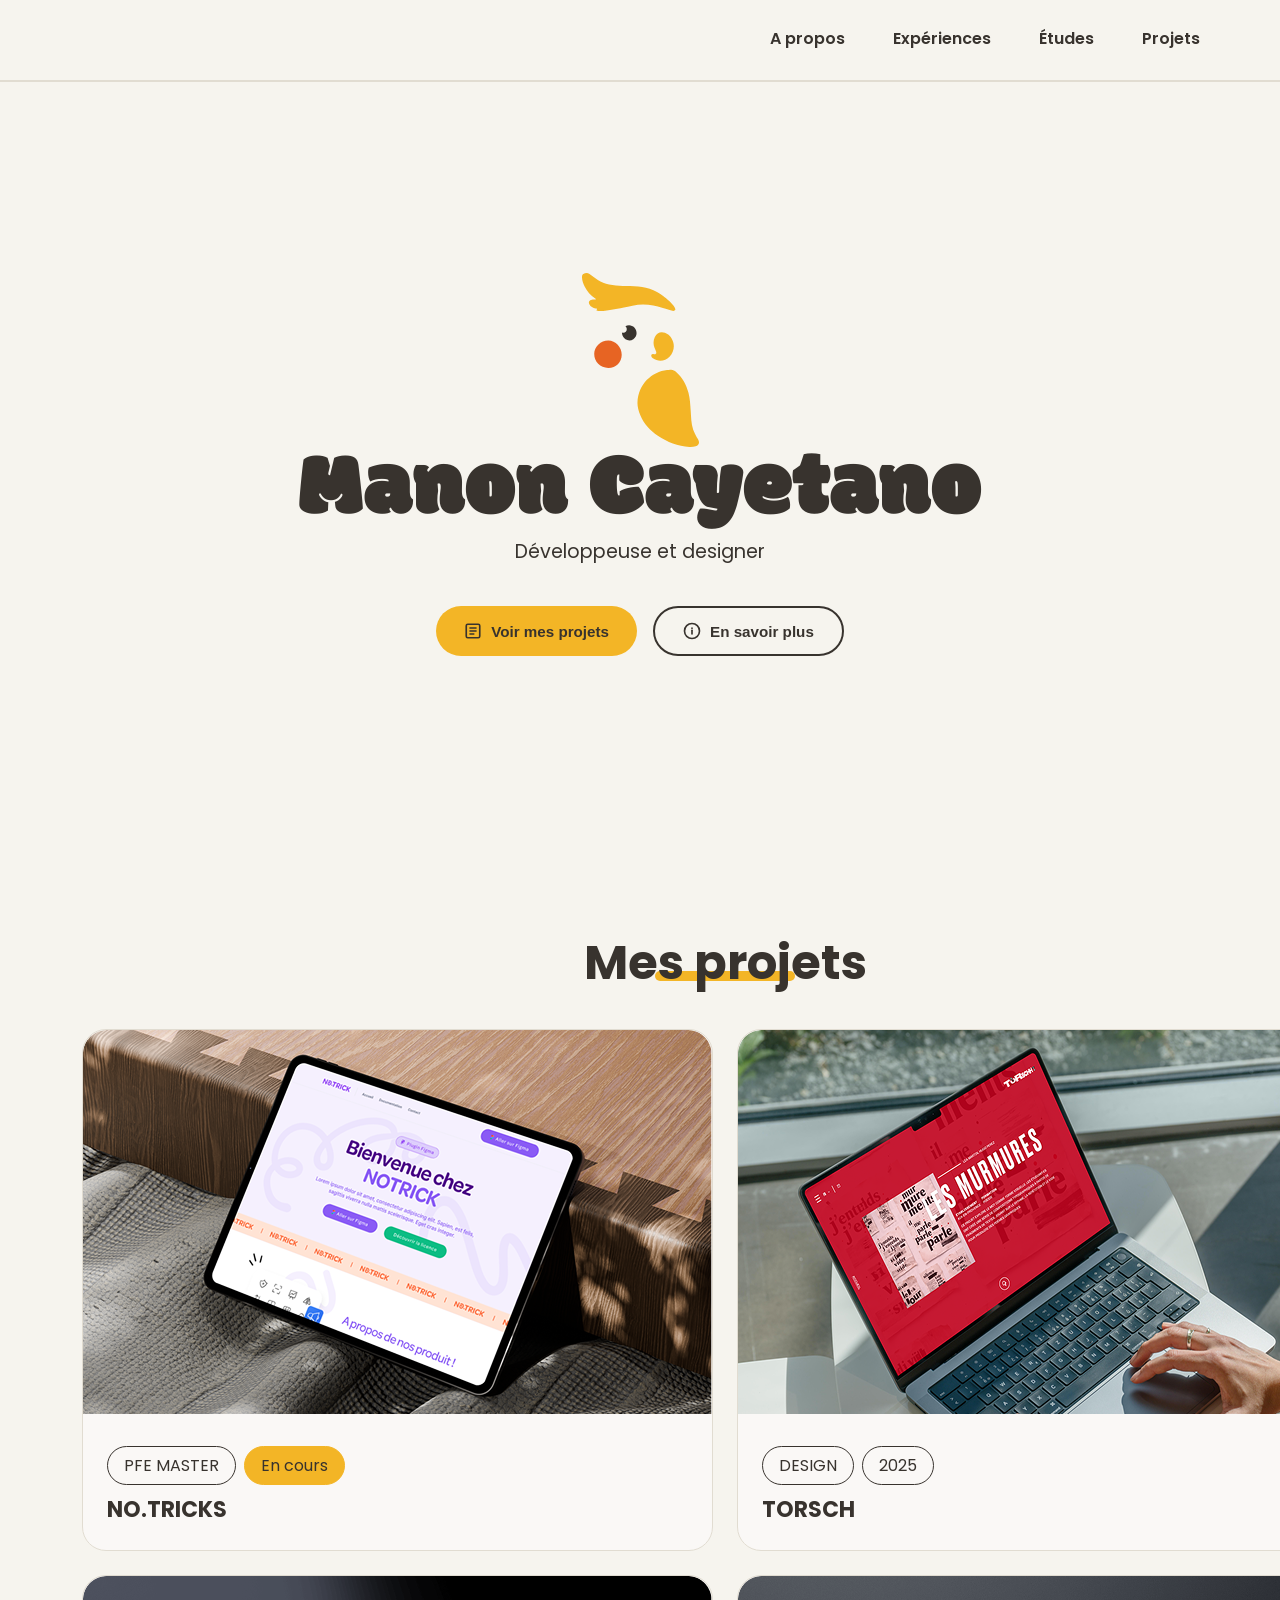
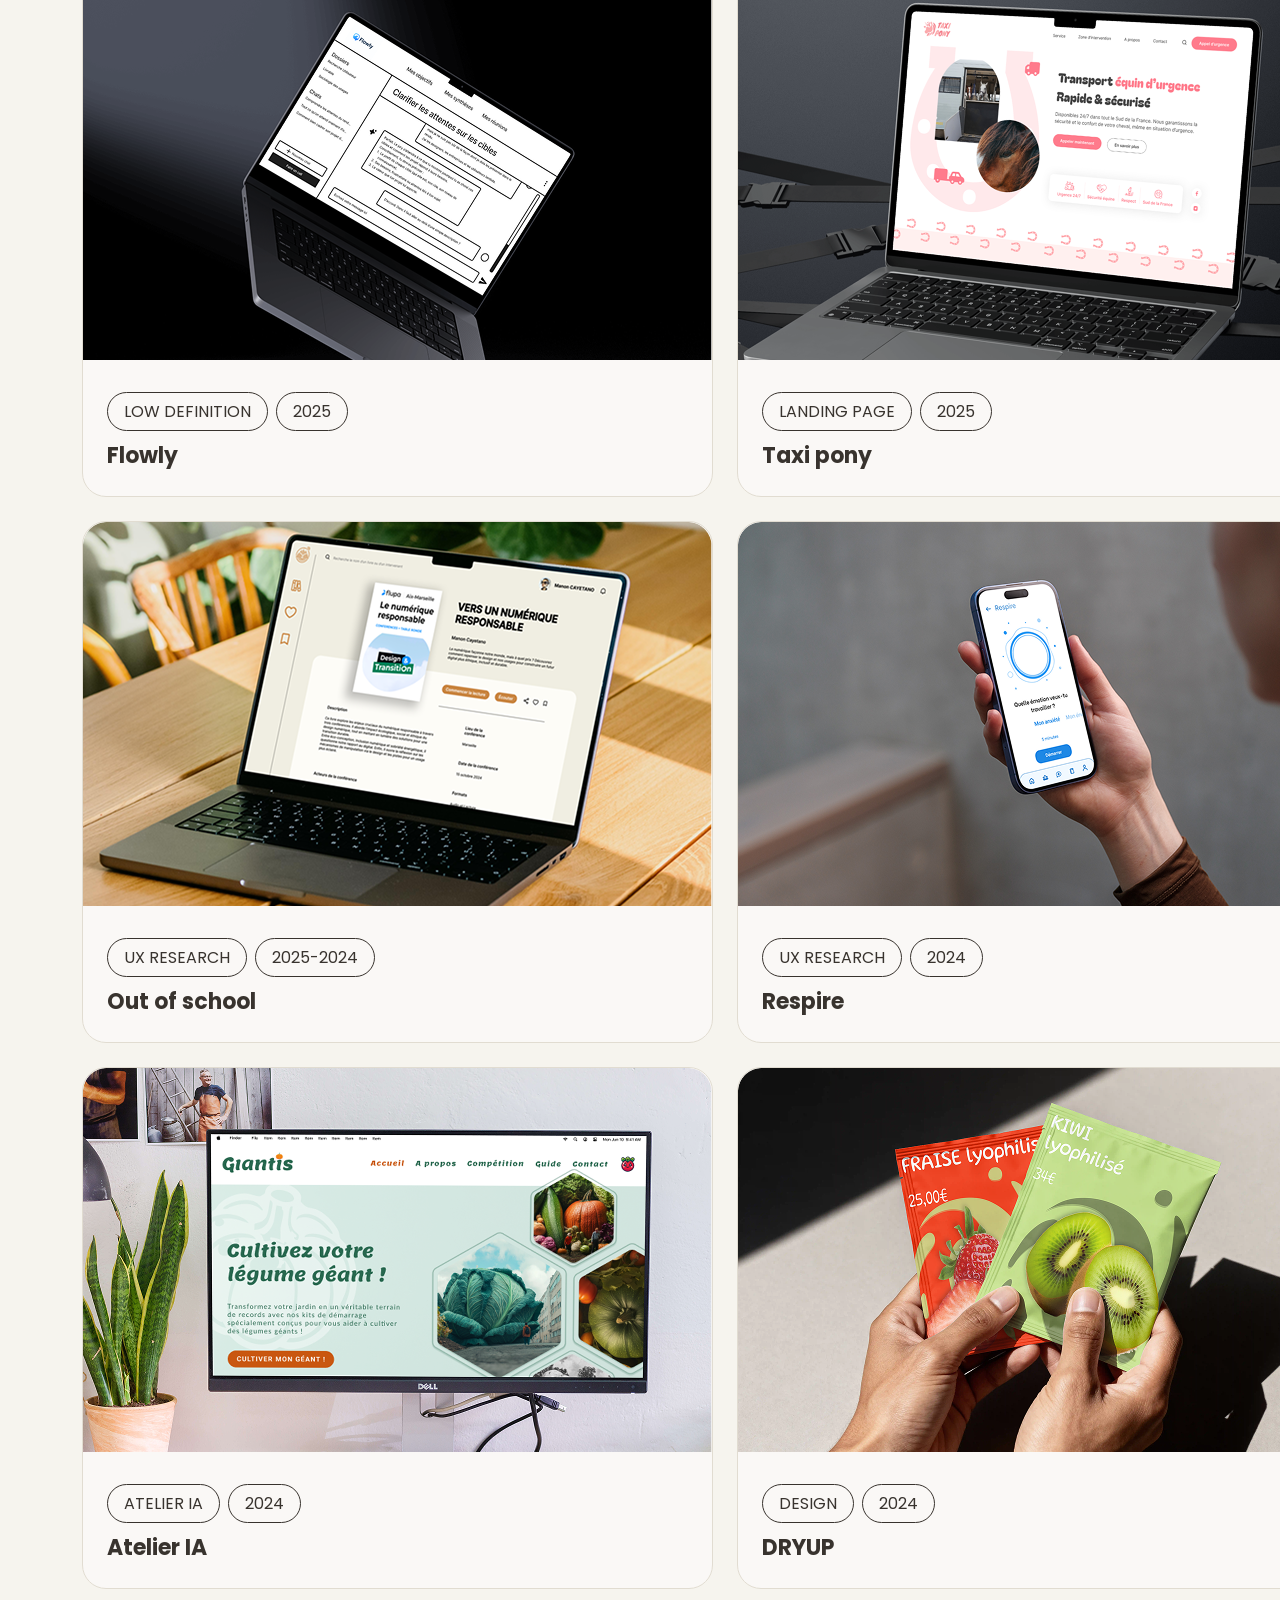
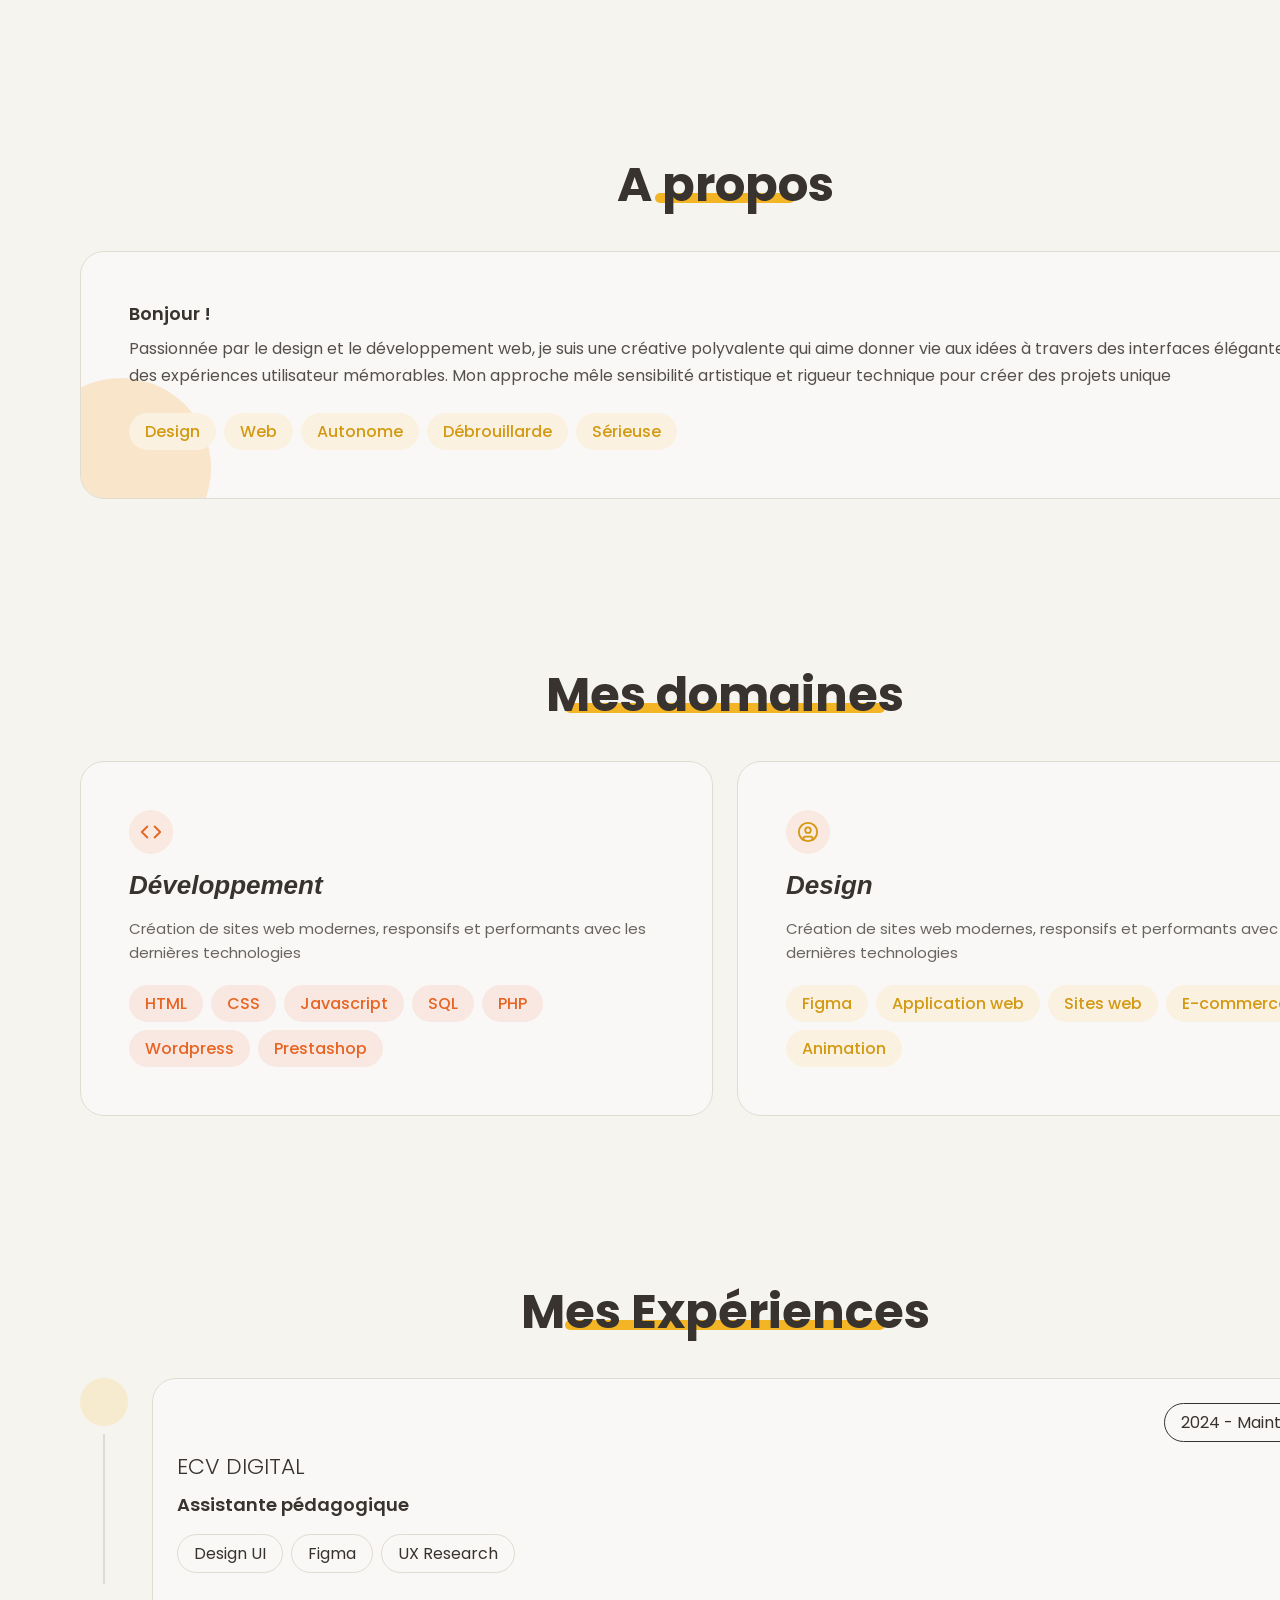
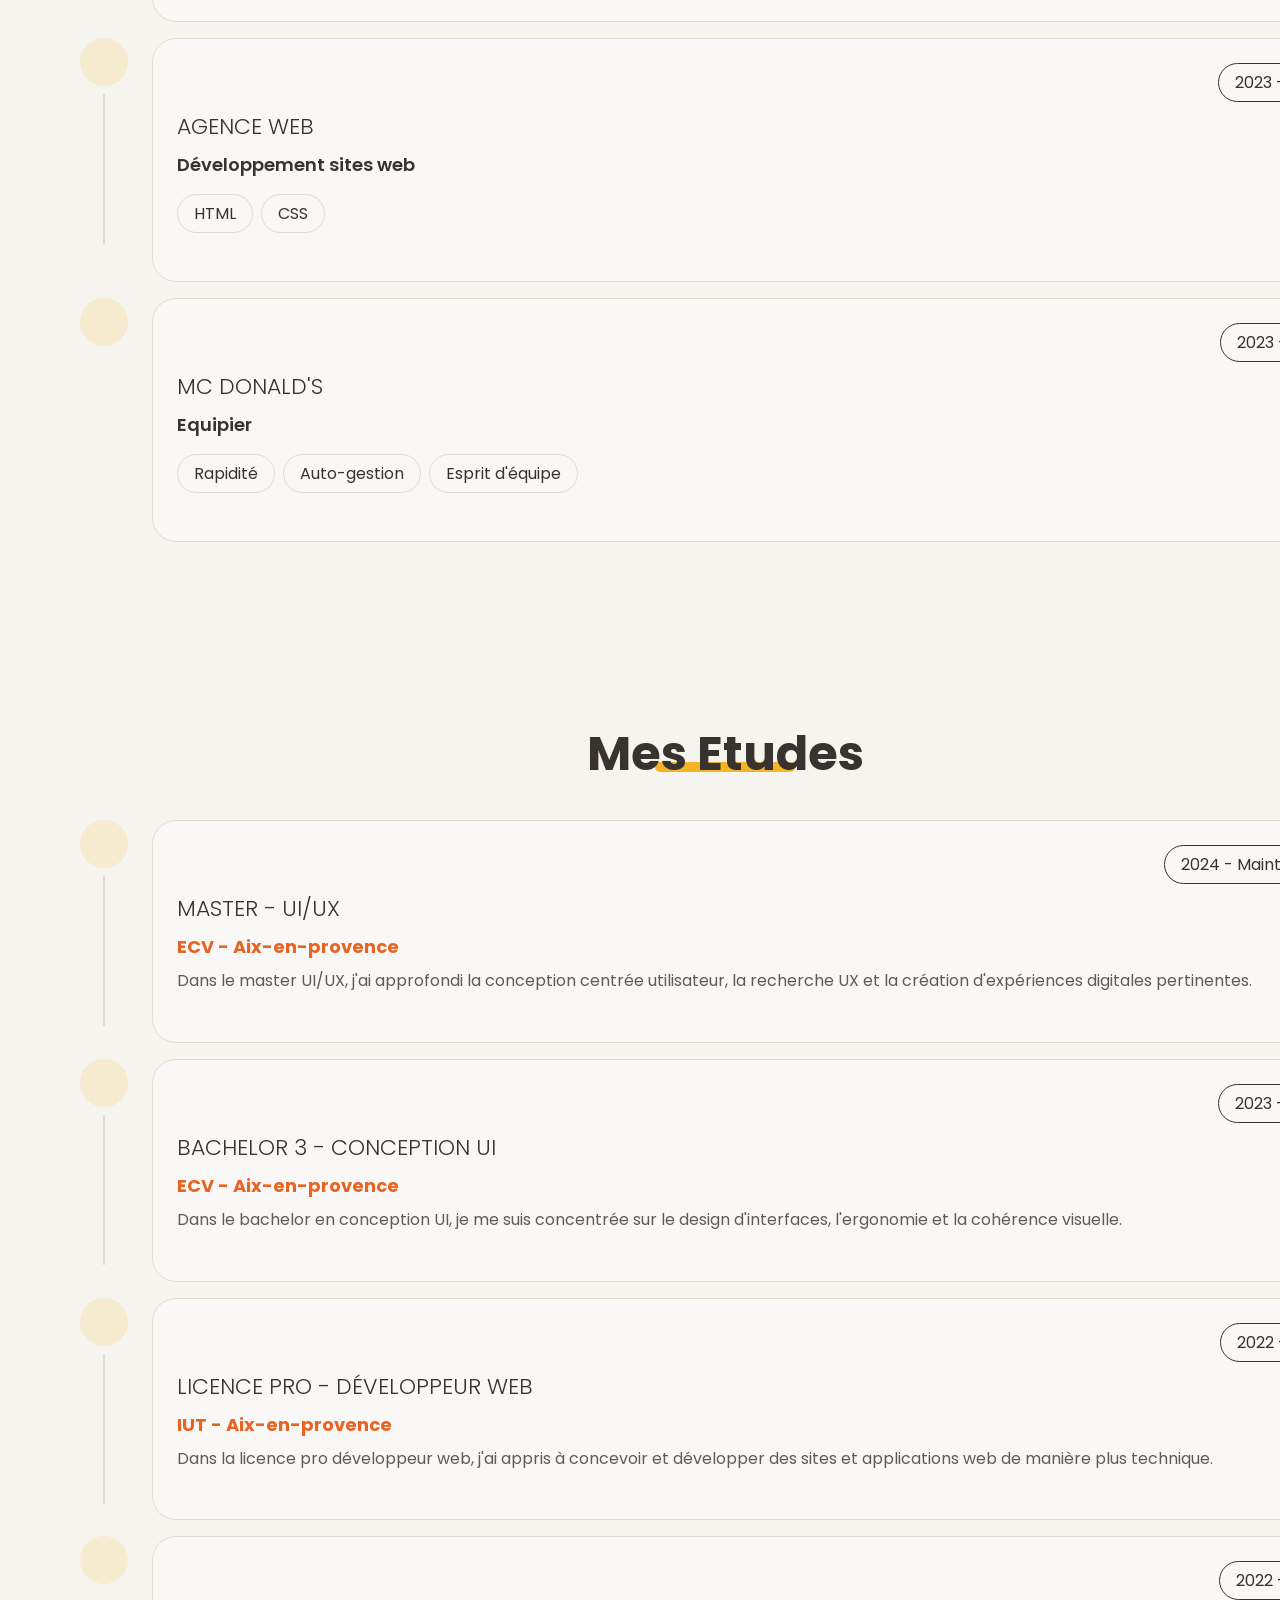
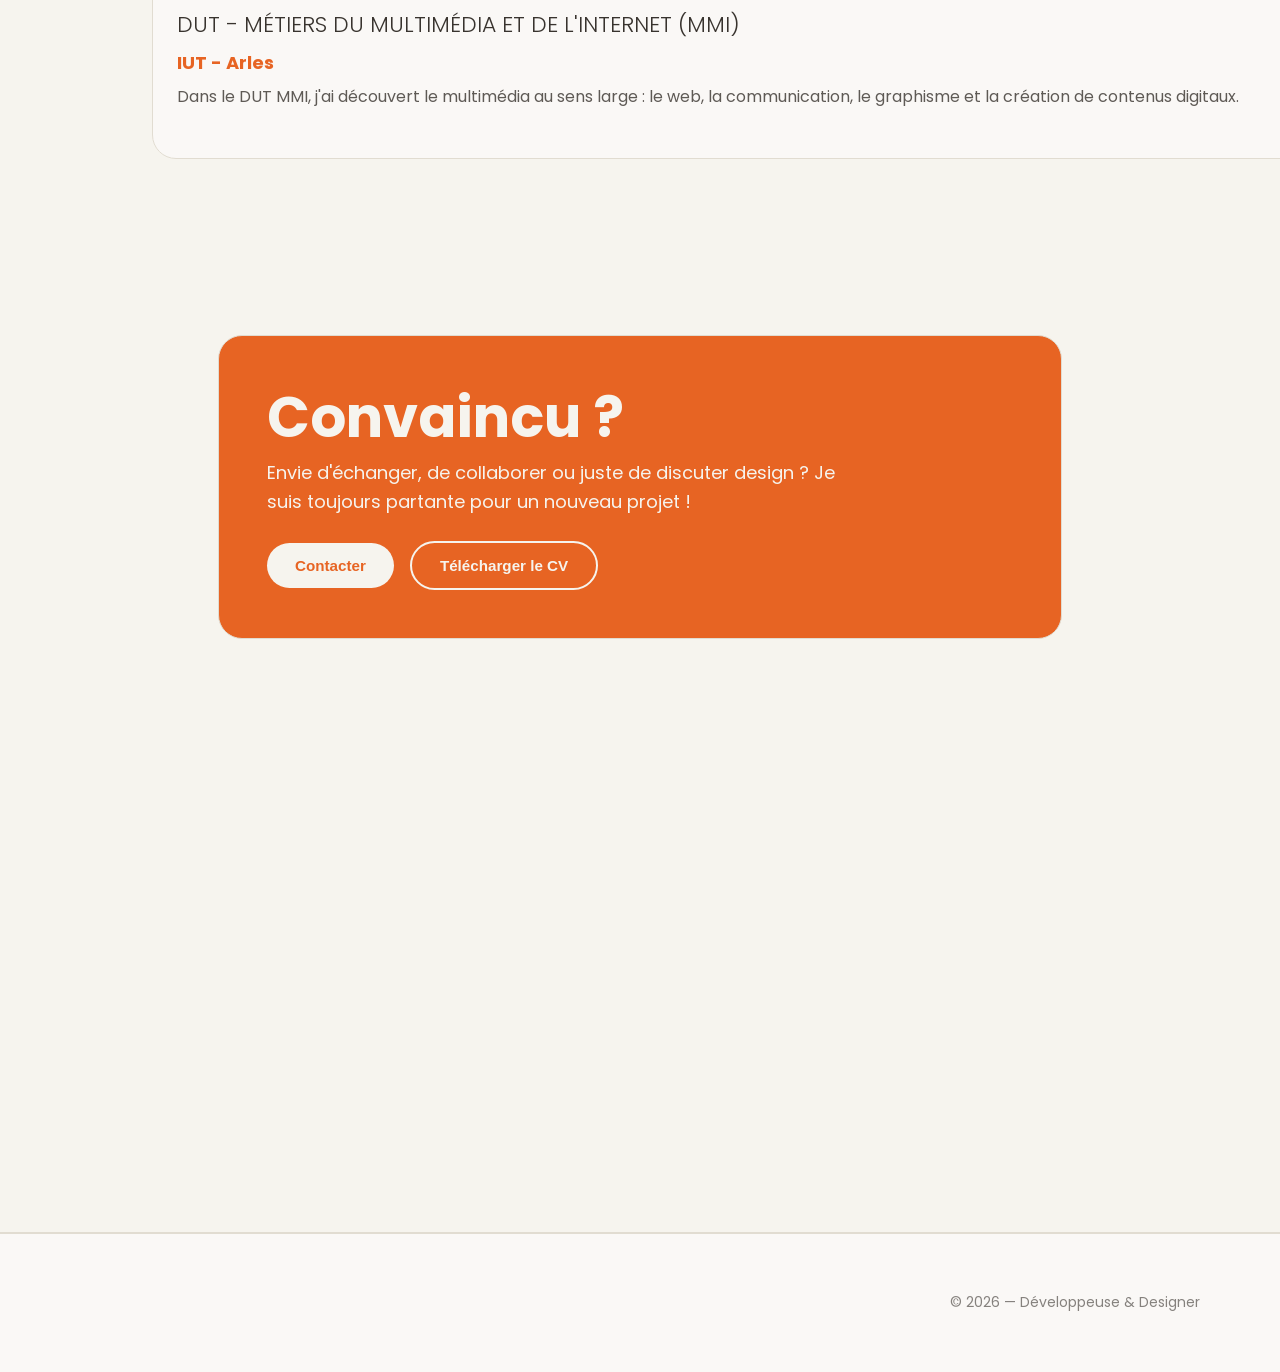
==== commit 44ce2a8c: "respire" ====
--- a/index.html
+++ b/index.html
@@ -82,7 +82,7 @@
           </div>
           <div class="projects-grid">
 
-            <div class="project-card">
+            <a href="respire.html" class="project-card">
               <div class="project-card__thumbnail">
                 <img src="./media/notricks.png" alt="">
               </div>
@@ -93,7 +93,7 @@
                 </div>
                 <h3 class="project-card__name">NO.TRICKS</h3>
               </div>
-            </div>
+            </a>
 
             <div class="project-card">
               <div class="project-card__thumbnail">
@@ -238,19 +238,19 @@
               <h3 class="domain-card__title">Développement</h3>
               <p class="domain-card__desc">Création de sites web modernes, responsifs et performants avec les dernières technologies</p>
               <div class="domain-card__tags">
-                <span class="tag tag--about">HTML</span>
-                <span class="tag tag--about">CSS</span>
-                <span class="tag tag--about">Javascript</span>
-                <span class="tag tag--about">SQL</span>
-                <span class="tag tag--about">PHP</span>
-                <span class="tag tag--about">Wordpress</span>
-                <span class="tag tag--about">Prestashop</span>
+                <span class="tag tag--about-dev">HTML</span>
+                <span class="tag tag--about-dev">CSS</span>
+                <span class="tag tag--about-dev">Javascript</span>
+                <span class="tag tag--about-dev">SQL</span>
+                <span class="tag tag--about-dev">PHP</span>
+                <span class="tag tag--about-dev">Wordpress</span>
+                <span class="tag tag--about-dev">Prestashop</span>
               </div>
             </div>
 
             <div class="domain-card">
               <div class="domain-card__icon">
-                <svg width="22" height="22" viewBox="0 0 24 24" fill="none" stroke="var(--color-accent)" stroke-width="2" stroke-linecap="round" stroke-linejoin="round">
+                <svg width="22" height="22" viewBox="0 0 24 24" fill="none" stroke="var(--color-dark-yellow)" stroke-width="2" stroke-linecap="round" stroke-linejoin="round">
                   <circle cx="12" cy="12" r="10"/>
                   <circle cx="12" cy="10" r="3"/>
                   <path d="M7 20.662V19a2 2 0 0 1 2-2h6a2 2 0 0 1 2 2v1.662"/>
--- a/style.css
+++ b/style.css
@@ -8,6 +8,7 @@
   --color-text:      #38332e;
   --color-accent:    #e76423;
   --color-yellow:    #f3b526;
+  --color-dark-yellow : #D39912;
 
   --font-body:    'Poppins', sans-serif;
 
@@ -489,10 +490,10 @@
   display: inline-flex;
   align-items: center;
   justify-content: center;
-  padding: 4px 12px;
+  padding: 6px 16px;
   border: 1px solid var(--color-text);
   border-radius: var(--radius-full);
-  font-size: 14px;
+  font-size: 16px;
   font-weight: 400;
   color: var(--color-text);
   white-space: nowrap;
@@ -556,7 +557,20 @@
   gap: var(--space-md);
 }
 
+.projects-grid2 {
+  display: flex;
+  justify-content: space-between;
+  gap: var(--space-md);
+}
+
+.project-card__thumbnail > img {
+    display: block;
+    margin: auto;
+    width: 100%;
+}
+
 .project-card {
+  text-decoration: none;
   /*flex: 1 1 calc(50% - var(--space-md));*/
   display: flex;
   flex-direction: column;
@@ -882,9 +896,16 @@
 }
 
 .tag--about {
-  background: rgba(243, 181, 38, 0.12);
-  border-color: rgba(243, 181, 38, 0.4);
-  color: var(--color-text);
+  background: #FAF1E1;
+  color: var(--color-dark-yellow);
+  border: none;
+  font-weight: 500;
+}
+
+.tag--about-dev {
+  background: #F8E8E1;
+  color: var(--color-accent);
+  border: none;
   font-weight: 500;
 }
 
@@ -892,10 +913,20 @@
    MES DOMAINES
    ============================================================ */
 .domains-grid {
-  display: grid;
-  grid-template-columns: repeat(2, 1fr);
+  display: flex;
   gap: var(--space-md);
-  margin: 0 auto;
+}
+
+.groupe-pb {
+    display: flex;
+    gap: 24px;
+    margin-top: 24px;
+}
+
+.contexte {
+  display: flex;
+  gap: 24px;
+  flex-direction: column;
 }
 
 .domain-card {
@@ -904,6 +935,7 @@
   border-radius: var(--radius-md);
   padding: var(--space-lg);
   display: flex;
+  flex: 1;
   flex-direction: column;
   gap: var(--space-sm);
   transition: transform 0.2s ease, box-shadow 0.2s ease;
@@ -917,7 +949,7 @@
 .domain-card__icon {
   width: 44px;
   height: 44px;
-  border-radius: var(--radius-sm);
+  border-radius: var(--radius-full);
   background: rgba(231, 100, 35, 0.1);
   display: flex;
   align-items: center;
@@ -1062,7 +1094,6 @@
       font-weight: 100;
       color: var(--dark);
       line-height: 90px;
-      margin-bottom: 20px;
       animation: fadeUp .7s ease .15s both;
     }
  
@@ -1118,4 +1149,294 @@
     }
     .btn-secondary:hover { background: rgba(0,0,0,.04); }
  
-    .btn svg { flex-shrink: 0; }+    .btn svg { flex-shrink: 0; }
+
+/* ===============================
+   PAGE PROJET RESPPIRE
+=================================*/
+
+.project-hero {
+  padding: var(--space-xl);
+}
+
+.project-hero__content {
+  margin: auto;
+  display: flex;
+  flex-direction: column;
+  gap: var(--space-md);
+}
+
+.project-hero__meta {
+  color: var(--color-text);
+  font-size: 14px;
+  opacity: 0.6;
+}
+
+.return {
+  display: flex;
+  align-items: center;
+  gap: 16px;
+}
+
+.project-hero img {
+  width: 100%;
+  border-radius: var(--radius-md);
+}
+
+/* resume */
+.resume {
+  display: flex;
+  gap: var(--space-lg);
+  align-items: center;
+}
+
+.resume ul {
+  display: flex;
+  flex-direction: column;
+  gap: 10px;
+}
+
+/* split layout */
+.split {
+  display: flex;
+  gap: var(--space-lg);
+  align-items: center;
+}
+
+.split img {
+  width: 300px;
+  border-radius: var(--radius-md);
+}
+
+/* texte */
+.text {
+  margin-bottom: var(--space-md);
+  max-width: 800px;
+}
+
+/* cards */
+.cards-3 {
+  display: grid;
+  grid-template-columns: repeat(3, 1fr);
+  gap: var(--space-md);
+  margin-top: var(--space-md);
+}
+
+.card {
+  background: var(--color-bg-card);
+  border: 1px solid var(--color-border);
+  padding: var(--space-md);
+  border-radius: var(--radius-md);
+}
+
+/* responsive */
+@media (max-width: 768px) {
+  .resume,
+  .split {
+    flex-direction: column;
+  }
+
+  .cards-3 {
+    grid-template-columns: 1fr;
+  }
+}
+
+    .showcase {
+      display: flex;
+      gap: 48px;
+      justify-content: space-between;
+      align-items: center;
+      width: 100%;
+    }
+ 
+    /* ════════════════════════════
+       PHONE MOCKUP
+    ════════════════════════════ */
+    .phone-wrap {
+      display: flex;
+      justify-content: center;
+      align-items: center;
+      animation: phoneFloat 4s ease-in-out infinite;
+    }
+    .phone-wrap > img {
+    height: 638px;
+    }
+
+ 
+    @keyframes phoneFloat {
+      0%,100% { transform: translateY(0); }
+      50%      { transform: translateY(-10px); }
+    }
+ 
+    /* Notch */
+    .phone::before {
+      content: '';
+      position: absolute;
+      top: 10px; left: 50%;
+      transform: translateX(-50%);
+      width: 90px; height: 26px;
+      background: #1a1a1a;
+      border-radius: 20px;
+      z-index: 10;
+    }
+
+    /* Breathing circle */
+    .breath-area {
+      display: flex;
+      justify-content: center;
+      align-items: center;
+      margin-bottom: 20px;
+      height: 180px;
+      position: relative;
+    }
+ 
+    .breath-ring {
+      position: absolute;
+      border-radius: 50%;
+      border: 2.5px solid var(--blue-lt);
+    }
+    .breath-ring-1 { width: 140px; height: 140px; opacity: .9; }
+    .breath-ring-2 { width: 115px; height: 115px; opacity: .5; }
+    .breath-ring-3 { width: 160px; height: 160px; opacity: .25; border-style: dashed; }
+ 
+    .breath-center {
+      width: 80px; height: 80px;
+      border-radius: 50%;
+      border: 3px solid var(--blue);
+      background: rgba(37,99,235,.06);
+      animation: breathe 4s ease-in-out infinite;
+    }
+ 
+    @keyframes breathe {
+      0%,100% { transform: scale(1);   opacity: .9; }
+      50%      { transform: scale(1.15); opacity: 1; }
+    }
+ 
+    /* Dots */
+    .dot {
+      position: absolute;
+      border-radius: 50%;
+      background: var(--blue-lt);
+    }
+    .dot-1 { width:7px; height:7px; top:18px; left:72px; opacity:.7; }
+    .dot-2 { width:5px; height:5px; top:30px; right:65px; opacity:.5; }
+    .dot-3 { width:9px; height:9px; bottom:22px; left:50px; opacity:.4; }
+    .dot-4 { width:4px; height:4px; bottom:35px; right:55px; opacity:.6; }
+ 
+    .breath-small {
+      position: absolute;
+      width: 28px; height: 28px;
+      border-radius: 50%;
+      border: 2px solid var(--blue-lt);
+      bottom: 18px; right: 40px;
+      opacity: .45;
+    }
+ 
+    /* Question */
+    .phone__question {
+      text-align: center;
+      font-size: 13.5px;
+      font-weight: 500;
+      color: var(--color-text);
+      line-height: 1.5;
+      margin-bottom: 14px;
+    }
+
+    /* SVG nav icons inline */
+    .phone__nav svg { opacity: .4; color: #555; }
+ 
+    /* ════════════════════════════
+       FEATURE LIST CARD
+    ════════════════════════════ */
+    .features-card {
+      background: var(--color-bg-card);
+      border: 1px solid var(--color-border);
+      border-radius: 24px;
+      padding: 40px 44px;
+      display: flex;
+      flex-direction: column;
+      gap: 28px;
+    }
+ 
+    .features-card__intro {
+      font-size: 15px;
+      color: var(--color-text);
+      opacity: .7;
+    }
+ 
+    .feature-item {
+      display: flex;
+      gap: 16px;
+      align-items: flex-start;
+      animation: fadeIn .5s ease both;
+    }
+ 
+    .feature-item:nth-child(2) { animation-delay:.05s }
+    .feature-item:nth-child(3) { animation-delay:.10s }
+    .feature-item:nth-child(4) { animation-delay:.15s }
+    .feature-item:nth-child(5) { animation-delay:.20s }
+    .feature-item:nth-child(6) { animation-delay:.25s }
+    .feature-item:nth-child(7) { animation-delay:.30s }
+ 
+    @keyframes fadeIn {
+      from { opacity:0; transform: translateX(-10px); }
+      to   { opacity:1; transform: translateX(0); }
+    }
+ 
+    .feature-item__left {
+      display: flex;
+      flex-direction: column;
+      align-items: center;
+      flex-shrink: 0;
+      padding-top: 3px;
+    }
+ 
+    .feature-dot {
+      width: 18px; height: 18px;
+      border-radius: 50%;
+      background: var(--color-accent);
+      flex-shrink: 0;
+    }
+ 
+    .feature-line {
+      width: 2px;
+      flex: 1;
+      min-height: 28px;
+      background: var(--color-border);
+      margin: 4px 0;
+    }
+ 
+    /* Pas de ligne sur le dernier item */
+    .feature-item:last-child .feature-line { display: none; }
+ 
+    .feature-item__body {
+      display: flex;
+      flex-direction: column;
+      gap: 3px;
+      padding-bottom: 4px;
+    }
+ 
+    .feature-title {
+      font-size: 20px;
+      font-family: "Poppins";
+      font-weight: 700;
+      letter-spacing: .04em;
+      color: var(--color-text);
+      text-transform: uppercase;
+    }
+ 
+    .feature-desc {
+      font-size: 18px;
+      font-weight: 700;
+      font-style: italic;
+      color: var(--color-accent);
+      line-height: 1.5;
+    }
+ 
+    /* Responsive */
+    @media (max-width: 780px) {
+      .showcase {
+        display: block;
+      }
+      .phone-wrap { order: -1; }
+    }
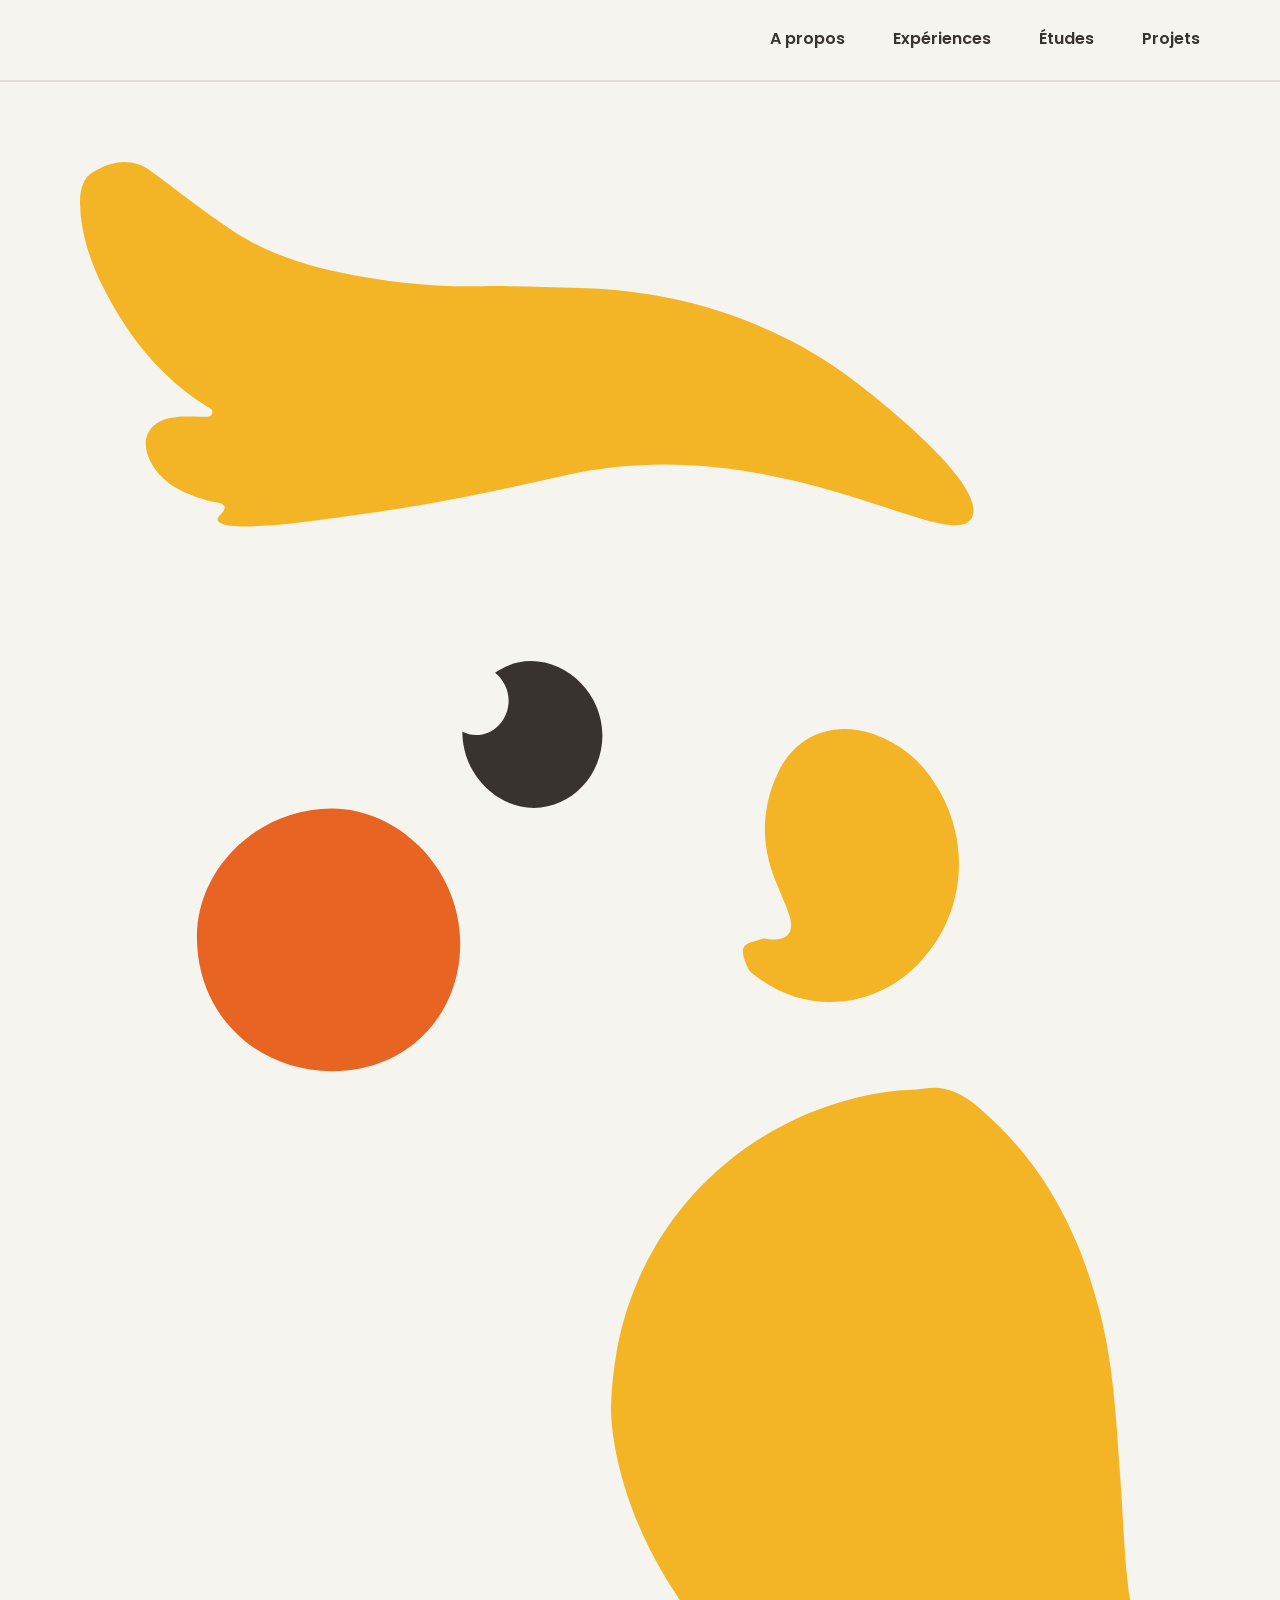
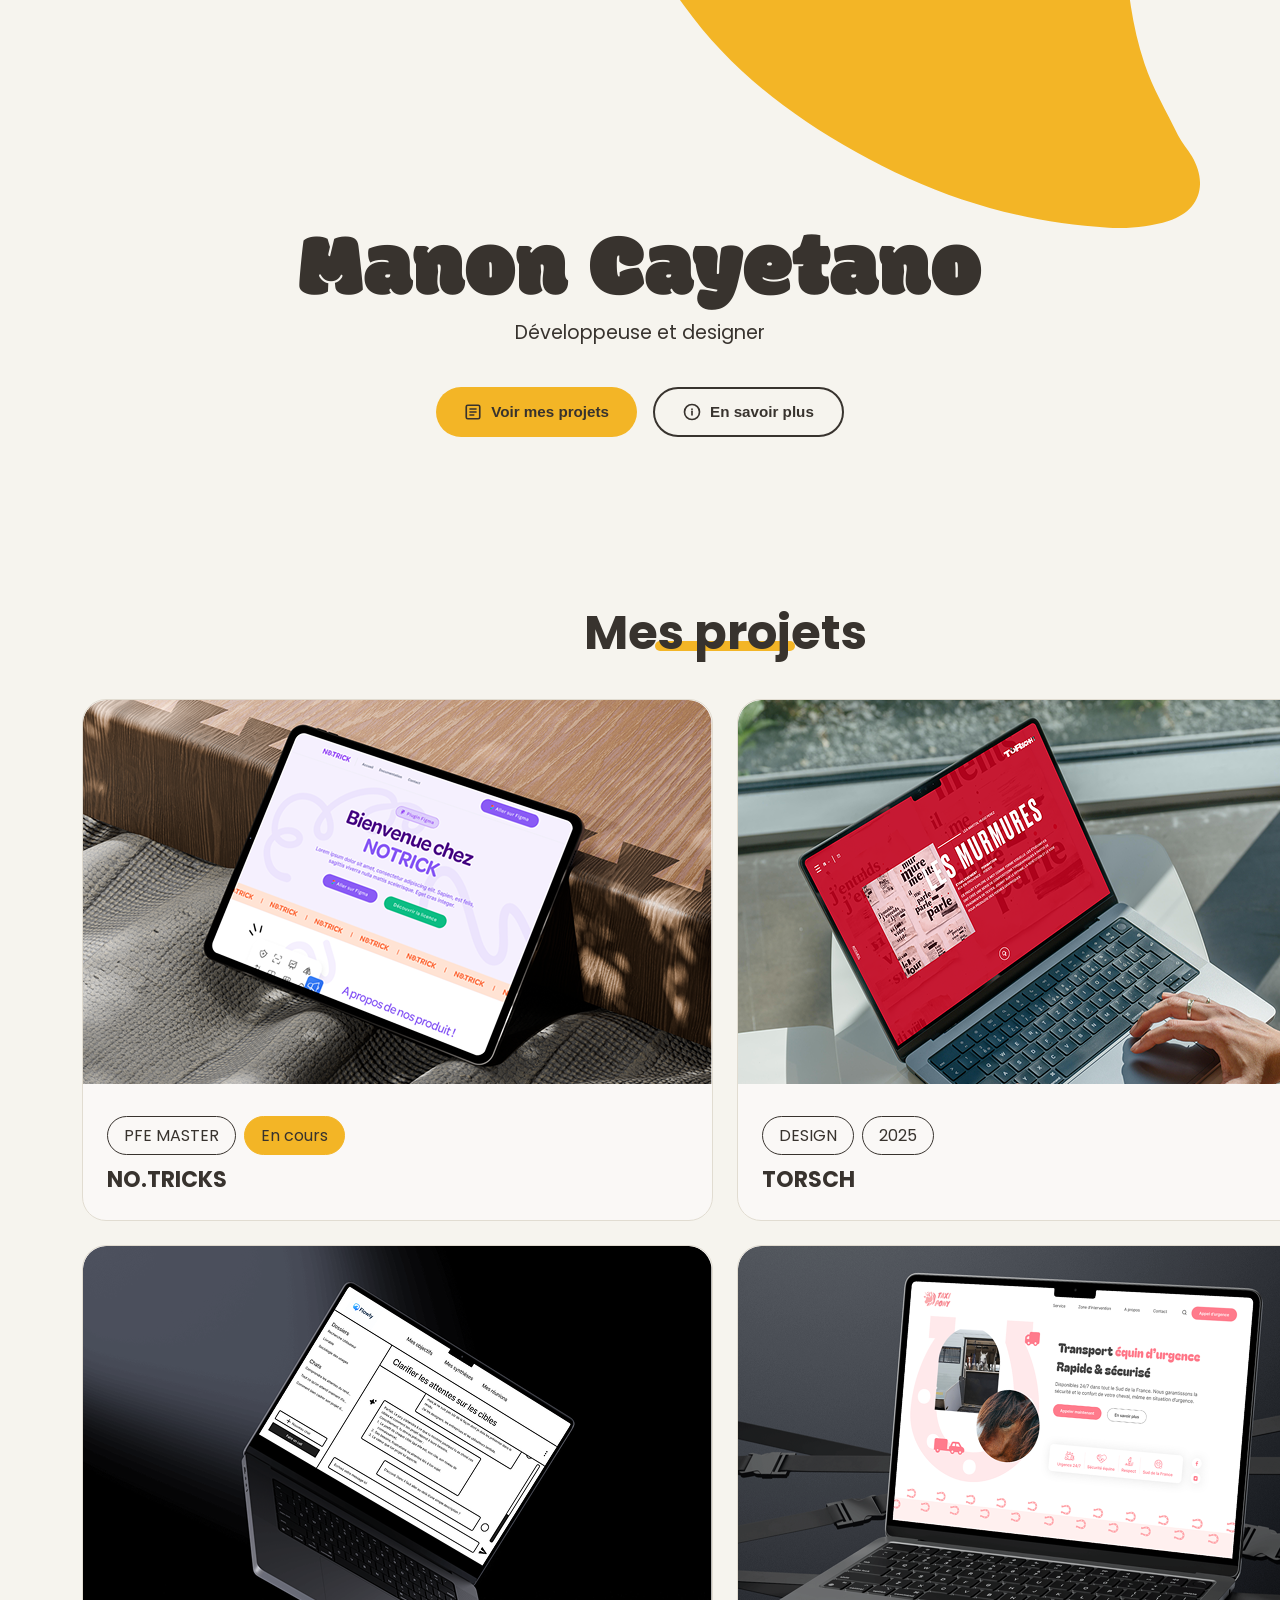
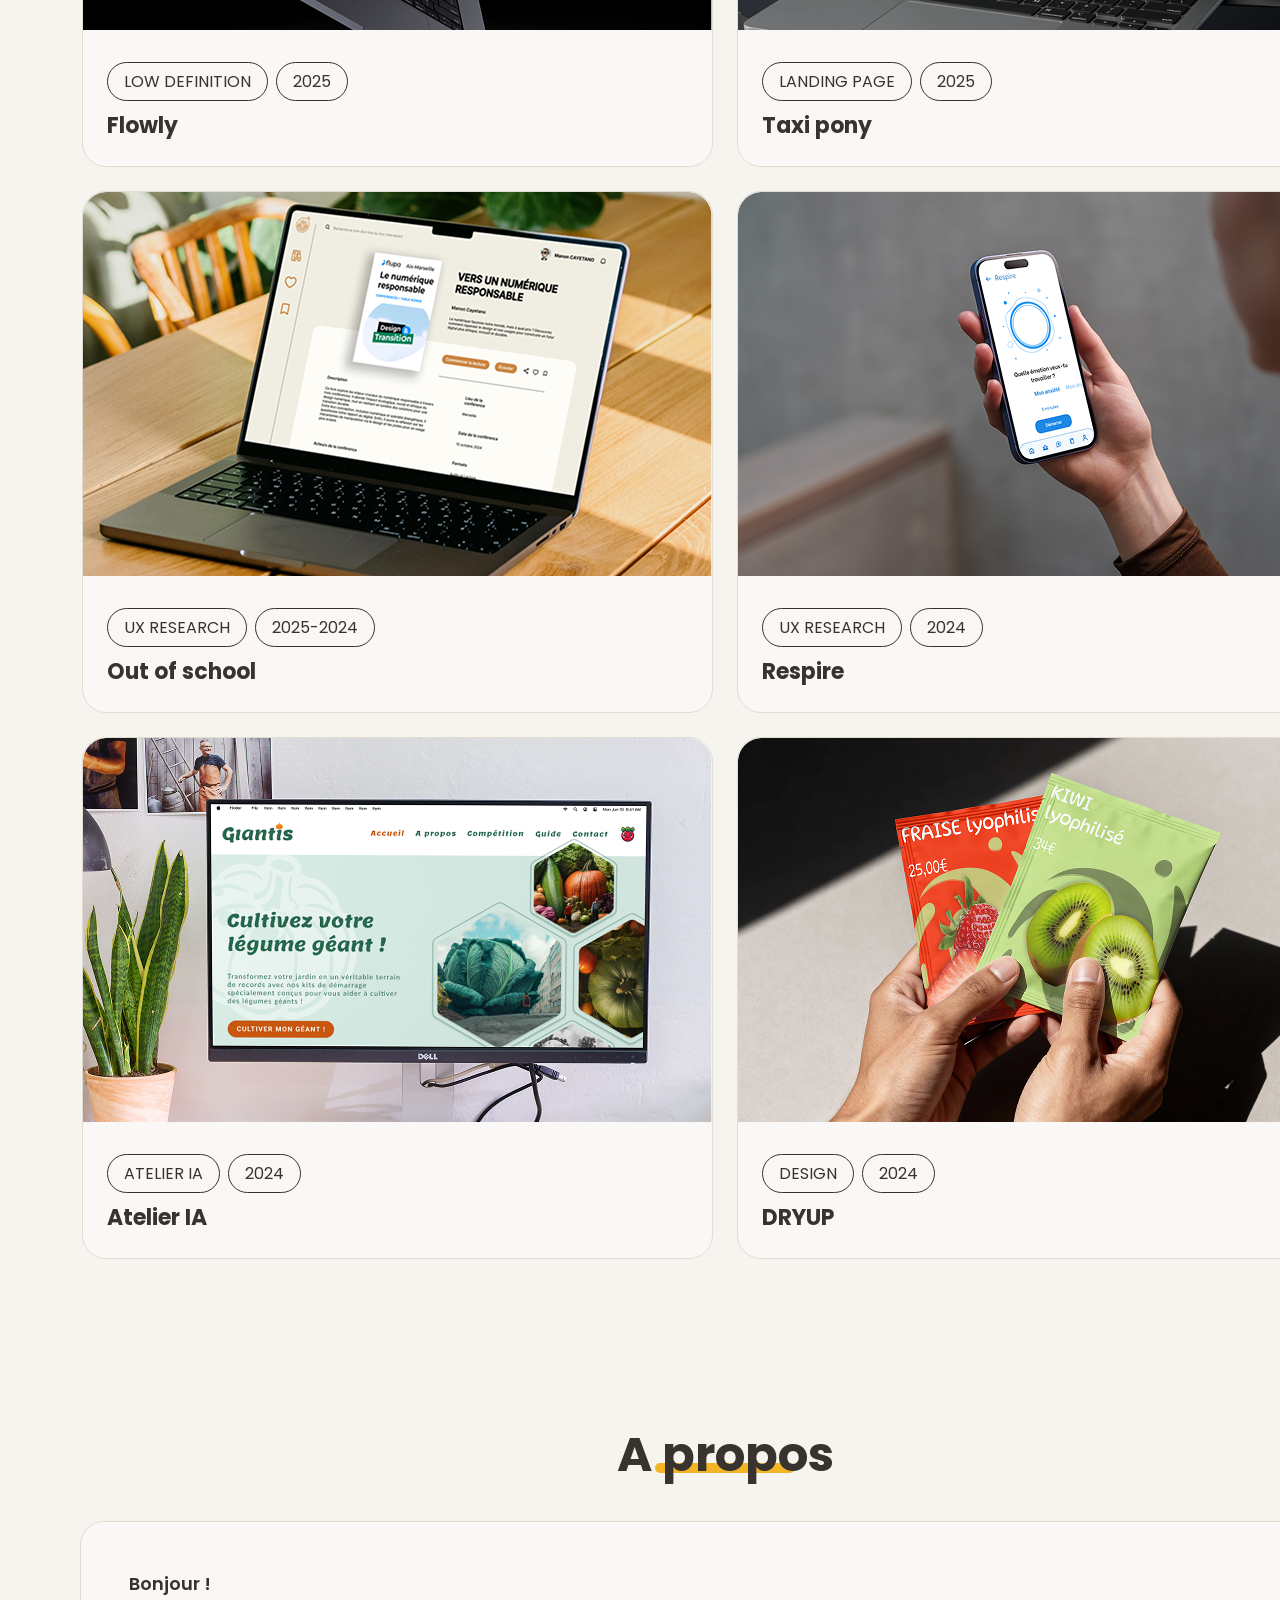
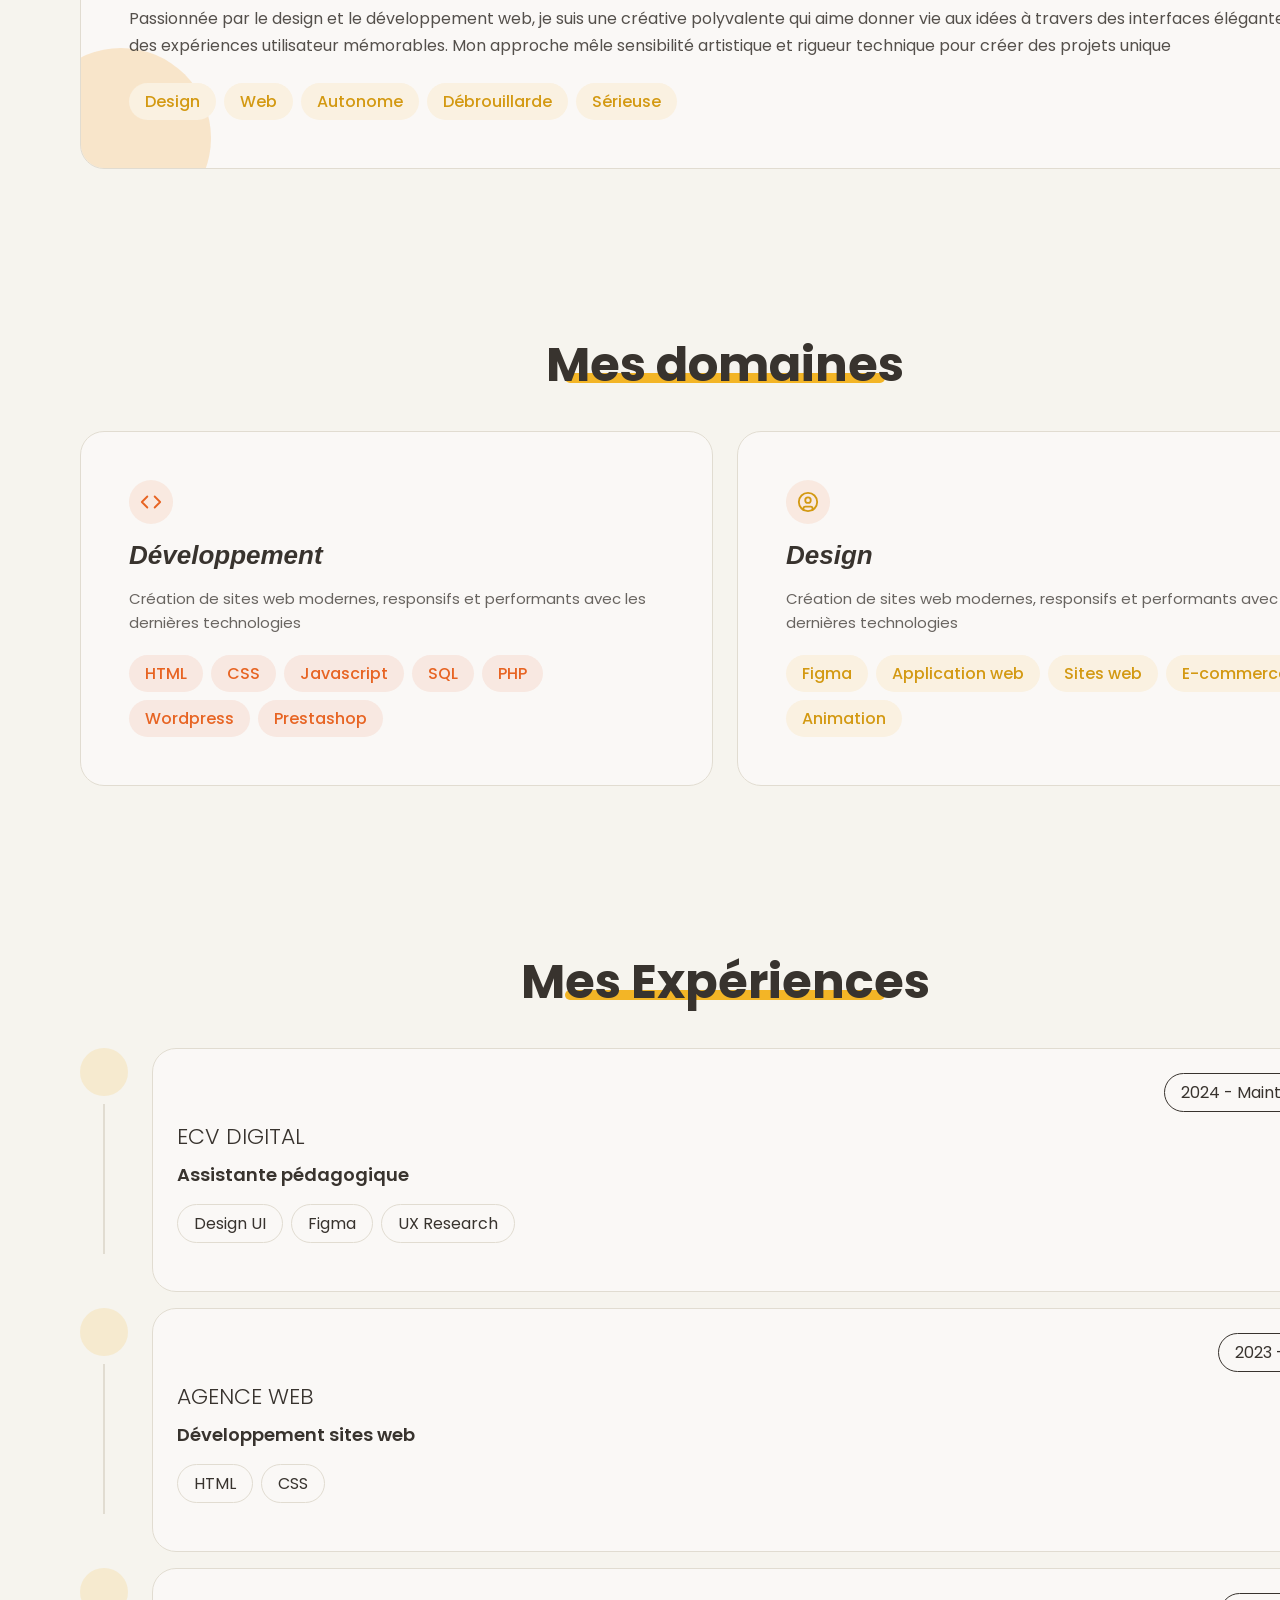
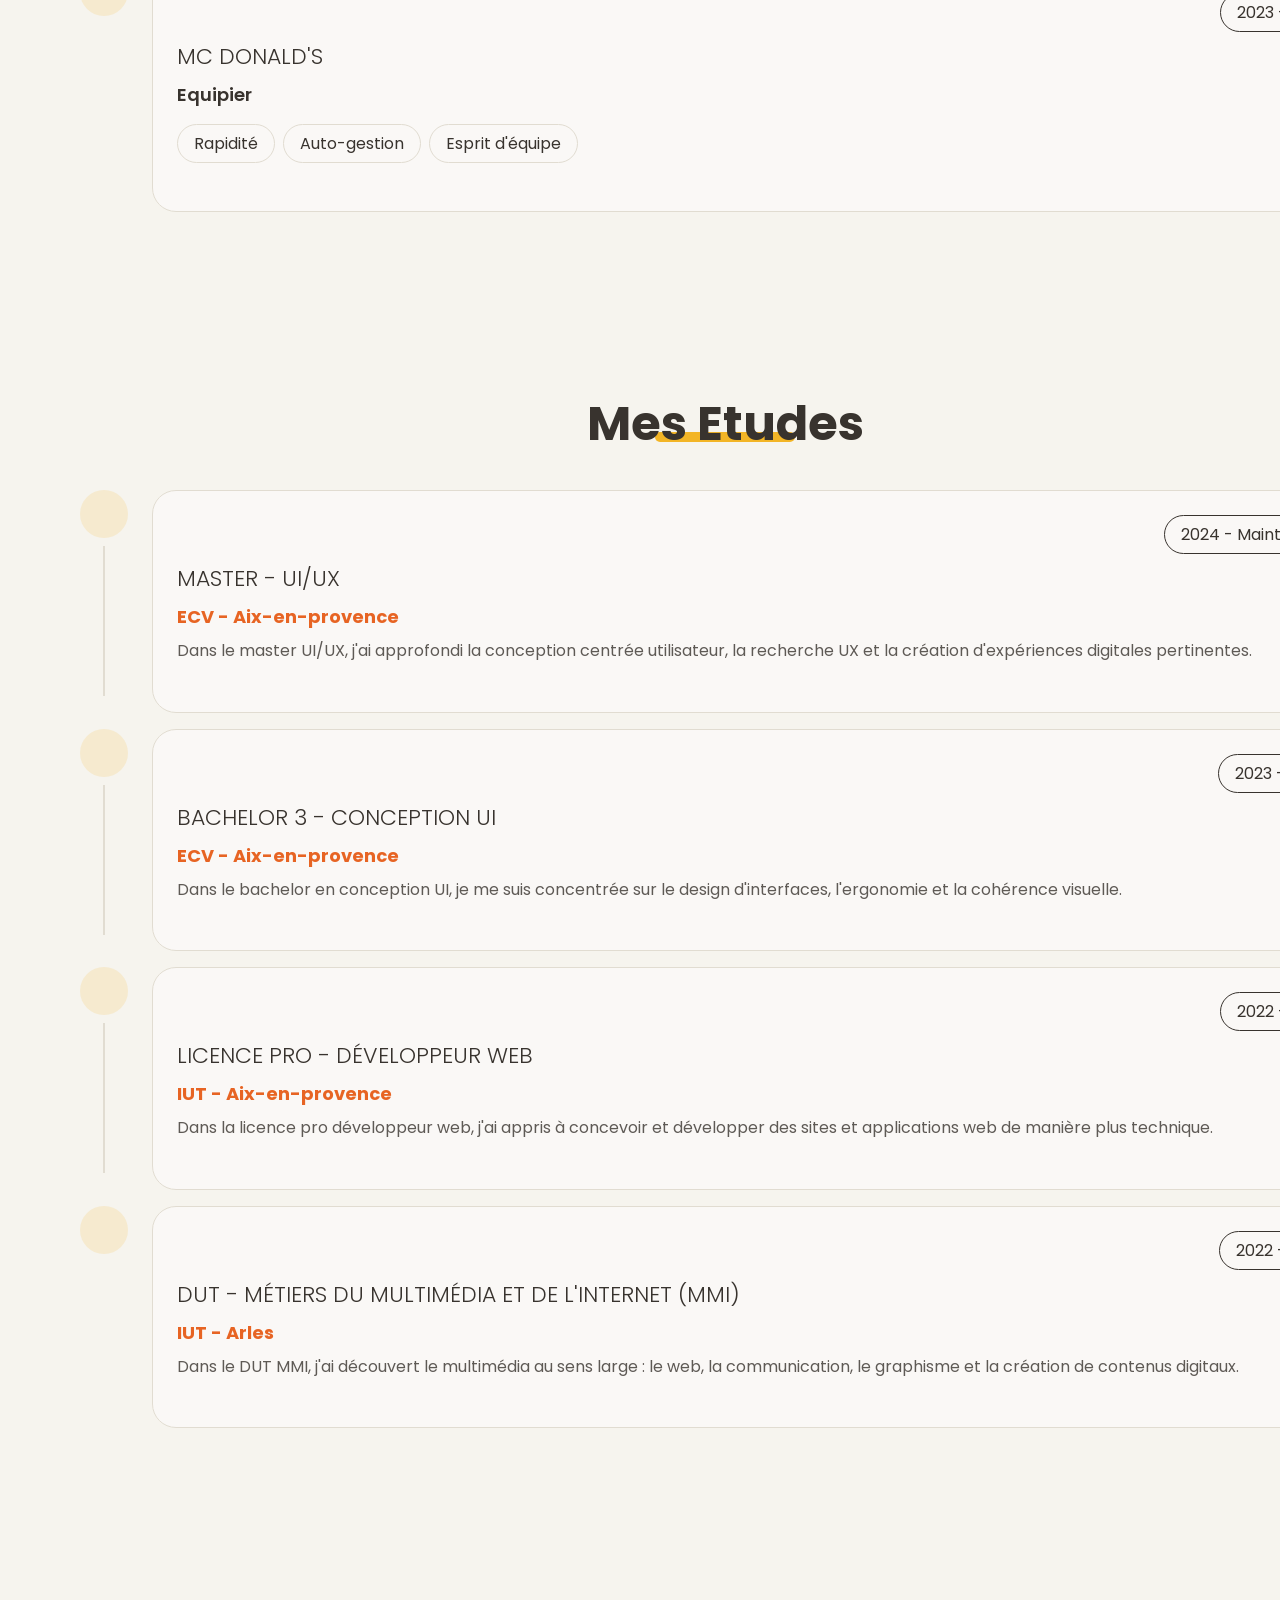
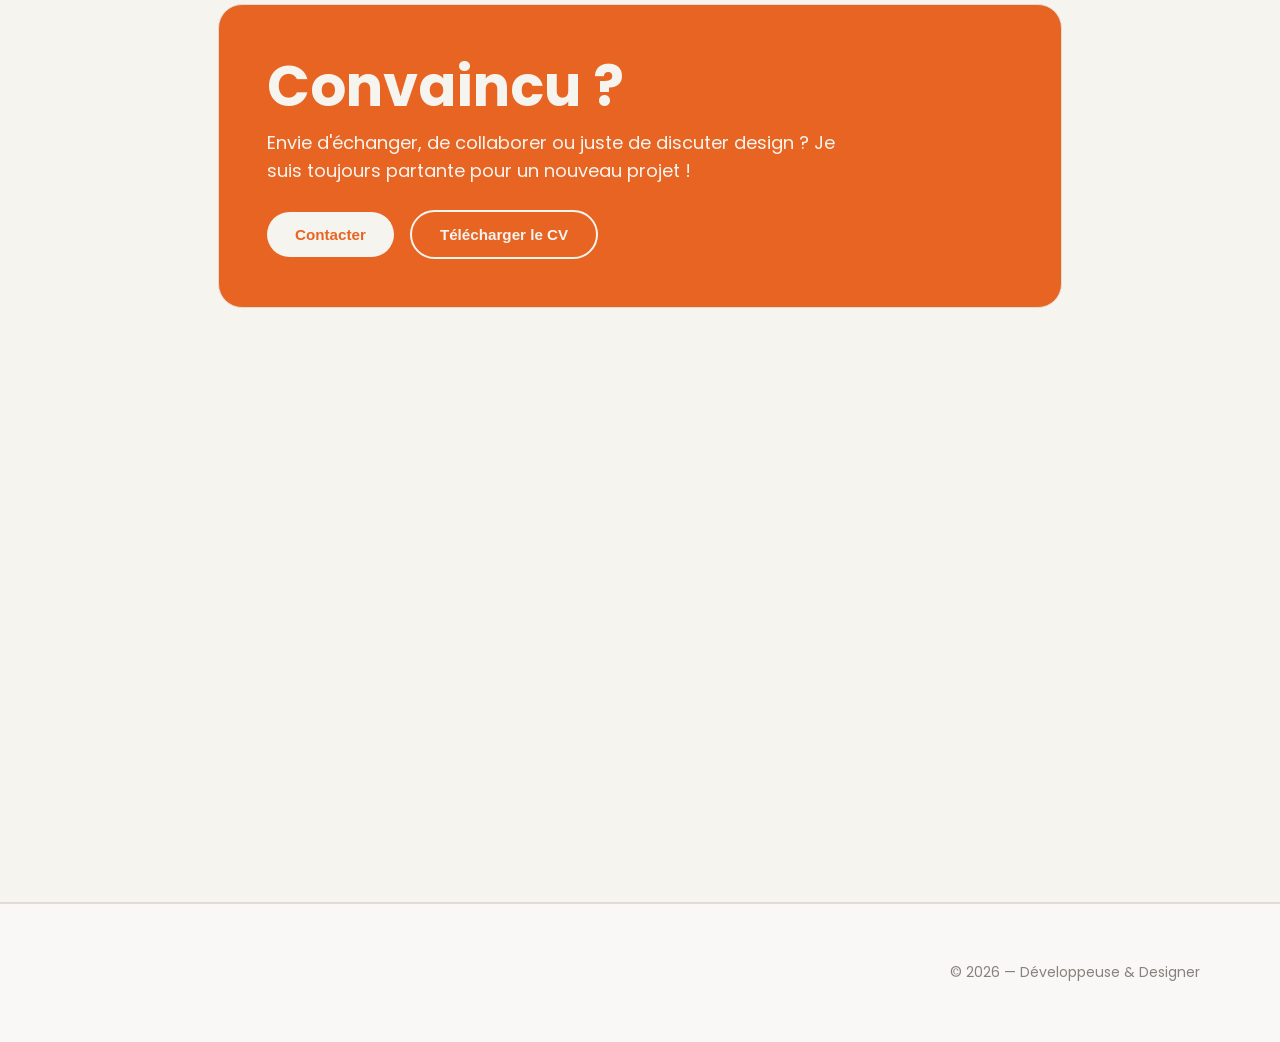
==== commit 47c0bcb2: "v2" ====
--- a/index.html
+++ b/index.html
@@ -82,7 +82,7 @@
           </div>
           <div class="projects-grid">
 
-            <a href="respire.html" class="project-card">
+            <a href="#" class="project-card">
               <div class="project-card__thumbnail">
                 <img src="./media/notricks.png" alt="">
               </div>
@@ -95,7 +95,7 @@
               </div>
             </a>
 
-            <div class="project-card">
+            <a href="torsch.html" class="project-card">
               <div class="project-card__thumbnail">
                  <img src="./media/torsch.png" alt="">
               </div>
@@ -106,9 +106,9 @@
                 </div>
                 <h3 class="project-card__name">TORSCH</h3>
               </div>
-            </div>
-
-            <div class="project-card">
+            </a>
+
+            <a href="flowly.html" class="project-card">
               <div class="project-card__thumbnail">
                 <img src="./media/flowy.png" alt="">
               </div>
@@ -119,9 +119,9 @@
                 </div>
                 <h3 class="project-card__name">Flowly</h3>
               </div>
-            </div>
-
-            <div class="project-card">
+            </a>
+
+            <a href="taxi-pony.html" class="project-card">
               <div class="project-card__thumbnail">
                 <img src="./media/taxi.png" alt="">
               </div>
@@ -132,9 +132,9 @@
                 </div>
                 <h3 class="project-card__name">Taxi pony</h3>
               </div>
-            </div>
-
-            <div class="project-card">
+            </a>
+
+            <a href="out-of-school.html" class="project-card">
               <div class="project-card__thumbnail">
                 <img src="./media/oot.png" alt="">
               </div>
@@ -145,9 +145,9 @@
                 </div>
                 <h3 class="project-card__name">Out of school</h3>
               </div>
-            </div>
-
-            <div class="project-card">
+            </a>
+
+            <a href="respire.html" class="project-card">
               <div class="project-card__thumbnail">
                 <img src="./media/respire.png" alt="">
               </div>
@@ -158,9 +158,9 @@
                 </div>
                 <h3 class="project-card__name">Respire</h3>
               </div>
-            </div>
-
-            <div class="project-card">
+            </a>
+
+            <a href="giantis.html" class="project-card">
               <div class="project-card__thumbnail">
                 <img src="./media/giantis.png" alt="">
               </div>
@@ -171,9 +171,9 @@
                 </div>
                 <h3 class="project-card__name">Atelier IA</h3>
               </div>
-            </div>
-
-             <div class="project-card">
+            </a>
+
+             <a href="dryup.html" class="project-card">
               <div class="project-card__thumbnail">
                 <img src="./media/dryup.png" alt="">
               </div>
@@ -184,7 +184,7 @@
                 </div>
                 <h3 class="project-card__name">DRYUP</h3>
               </div>
-            </div>
+            </a>
 
           </div>
         </div>
--- a/style.css
+++ b/style.css
@@ -46,6 +46,10 @@
   font-family: inherit;
 }
 
+img {
+    width: 100%;
+}
+
 /* ============================================================
    PAGE WRAPPER
    ============================================================ */
@@ -366,7 +370,7 @@
     no-repeat center;
   background-size: cover;
   z-index: 1;
-  bottom: -140px;
+  bottom: -156px;
   border-radius: 16px;
 }
 
@@ -734,6 +738,14 @@
   overflow: hidden;
 }
 
+.bold {
+  font-family: system-ui;
+  font-weight: 900;
+}
+
+.txt-center {
+  text-align: center;
+}
 
 
 .cta__card {
@@ -1440,3 +1452,46 @@
       }
       .phone-wrap { order: -1; }
     }
+/* ===== MEDIA HOVER VIDEO ===== */
+
+.media-card {
+  position: relative;
+  aspect-ratio: 16 / 9; /* ou 4/3 selon ton design */
+  width: 100%;
+  /* important → s’adapte à ton layout existant */
+  overflow: hidden;
+  border-radius: var(--radius-md);
+}
+
+/* image + vidéo prennent EXACTEMENT la même place */
+.media-img,
+.media-video {
+  position: absolute;
+  inset: 0; /* remplace top/left/width/height */
+  width: 100%;
+  height: 100%;
+  object-fit: cover;
+}
+
+/* image visible */
+.media-img {
+  opacity: 1;
+  transition: opacity 0.4s ease;
+  z-index: 2;
+}
+
+/* vidéo cachée */
+.media-video {
+  opacity: 0;
+  transition: opacity 0.4s ease;
+  z-index: 1;
+}
+
+/* hover */
+.media-card:hover .media-img {
+  opacity: 0;
+}
+
+.media-card:hover .media-video {
+  opacity: 1;
+}
